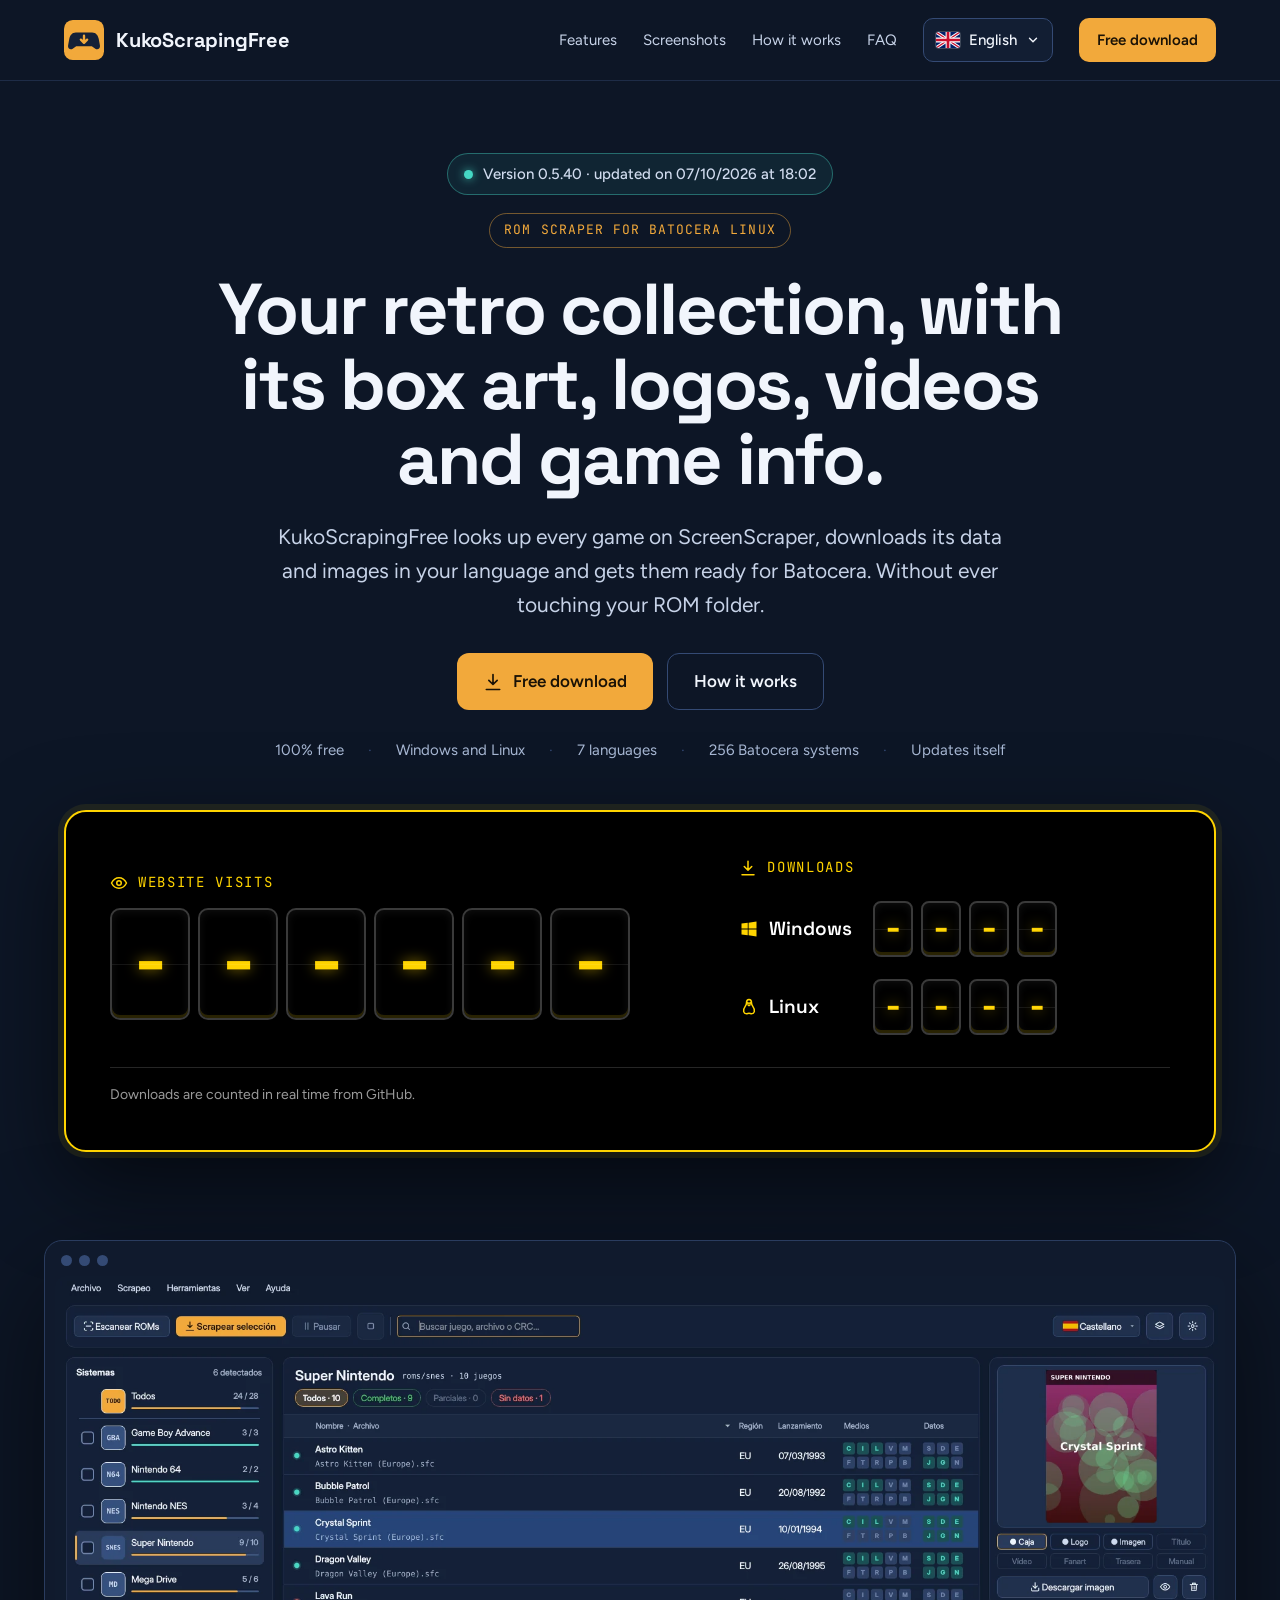
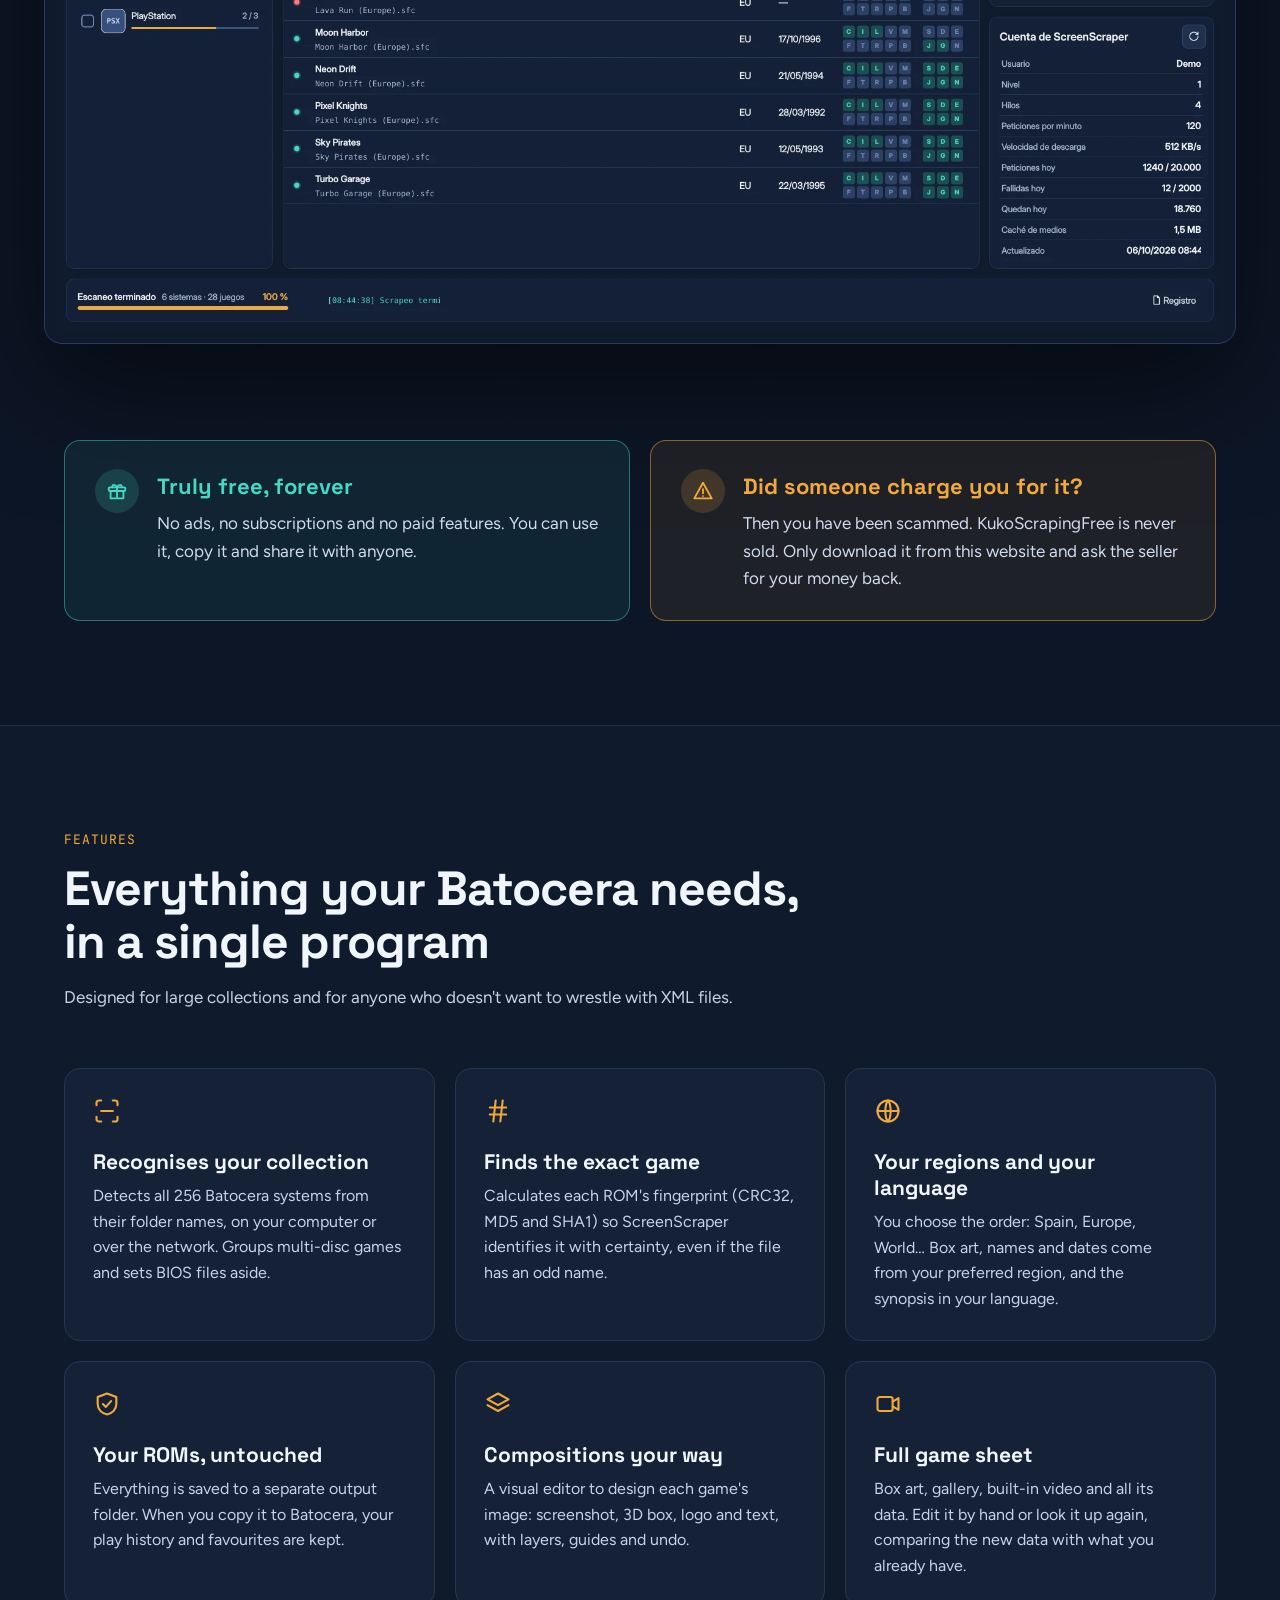
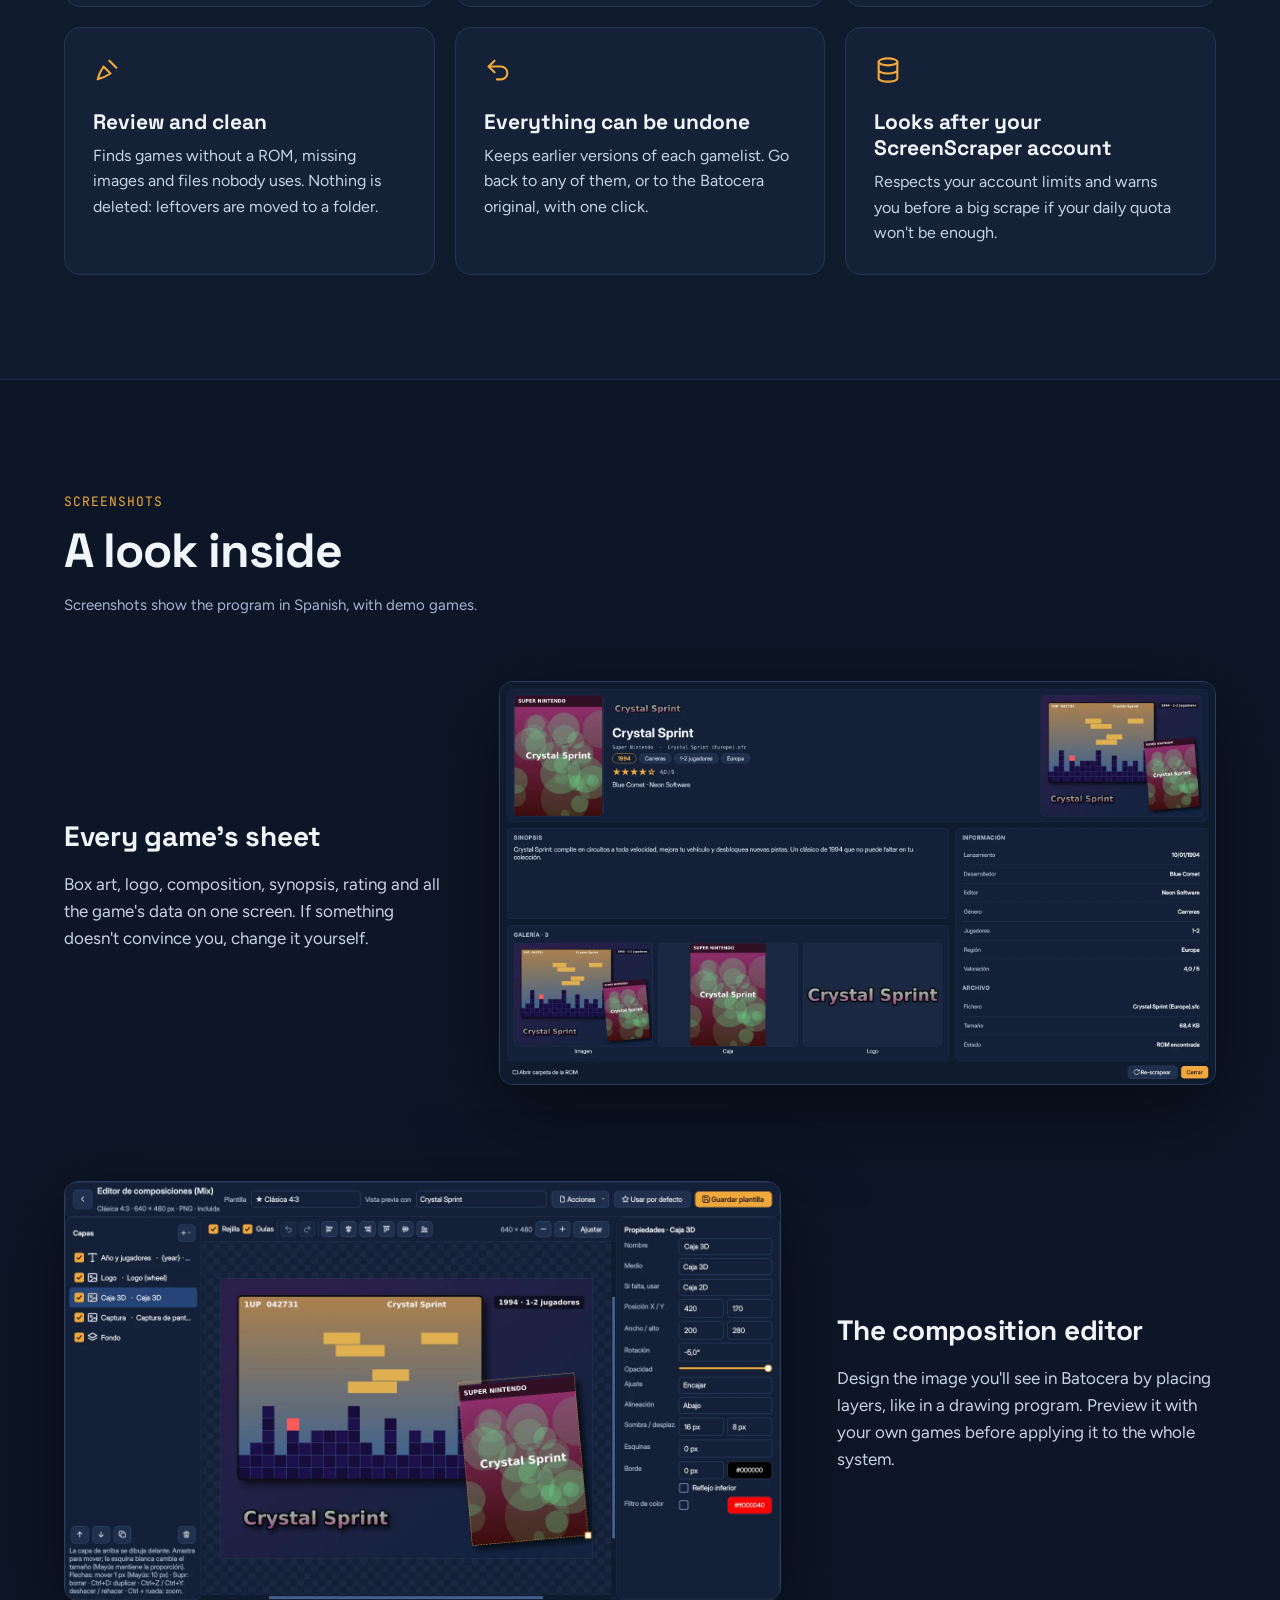
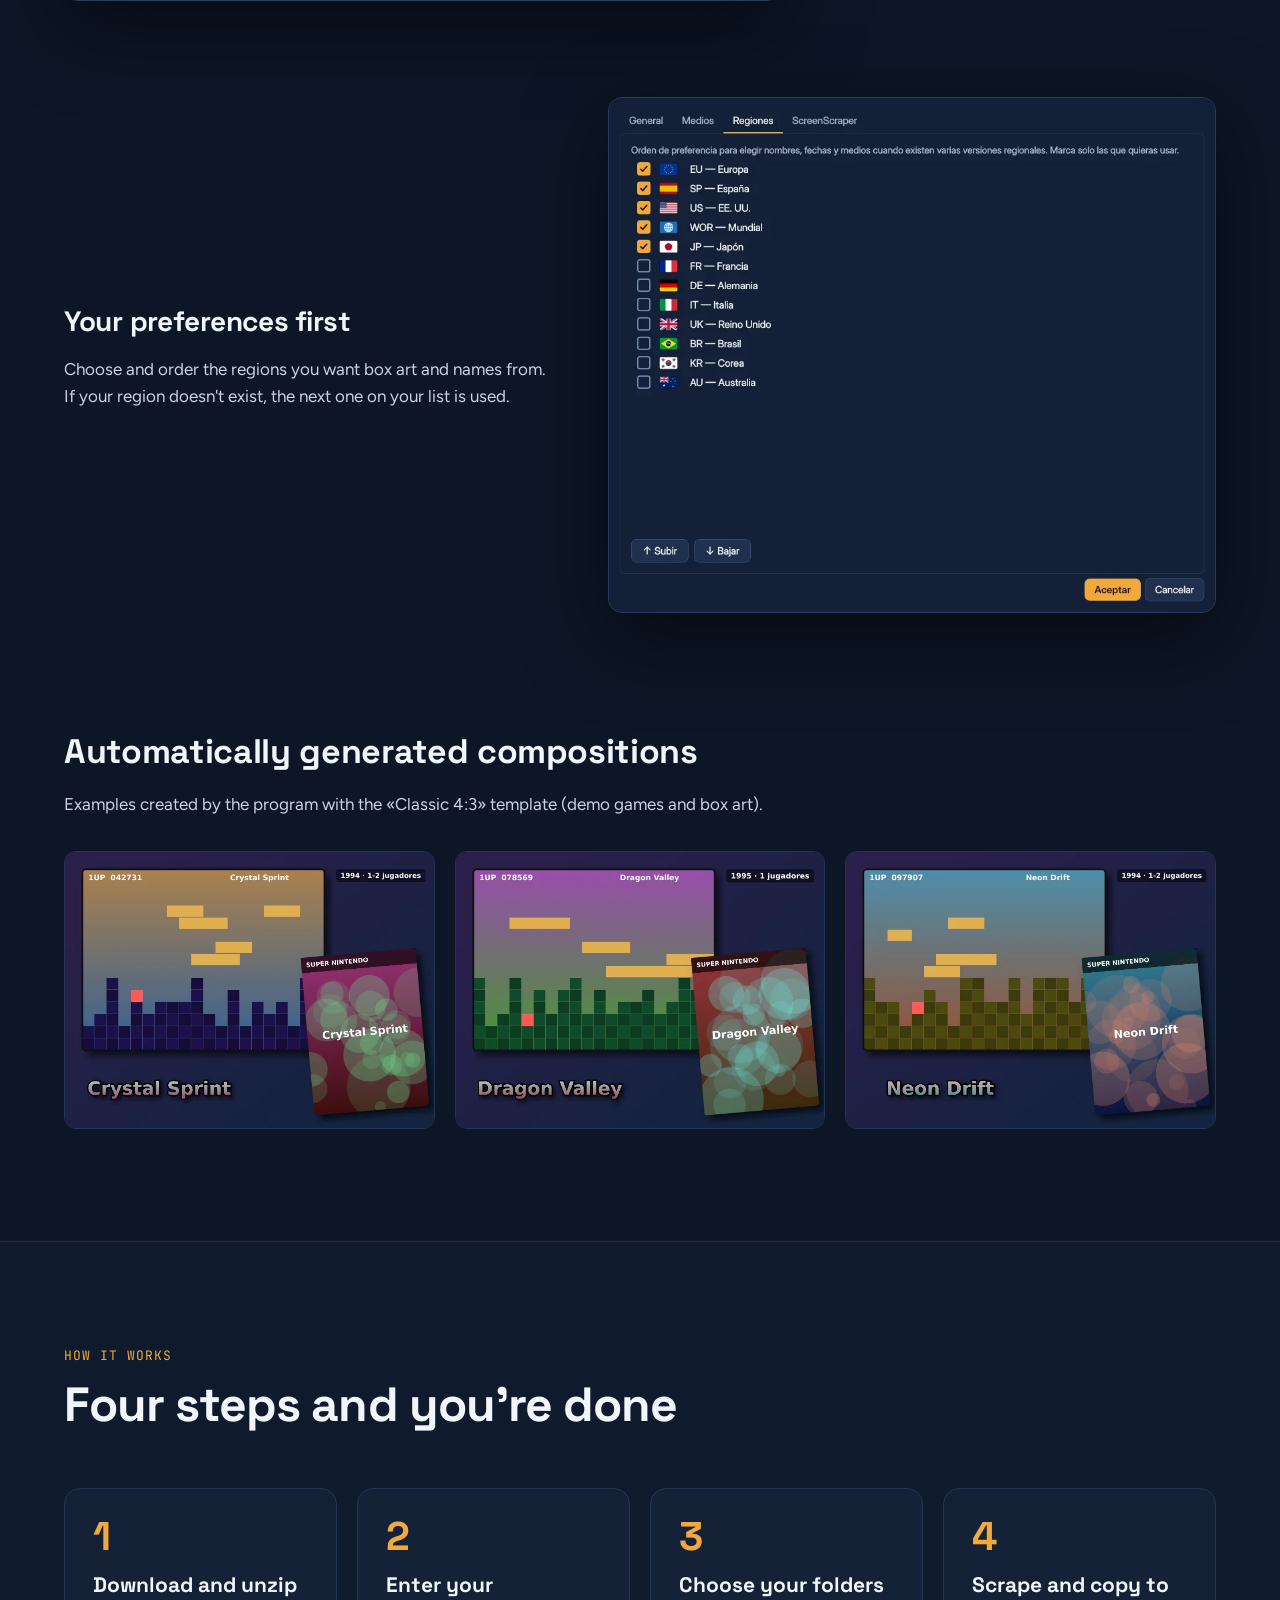
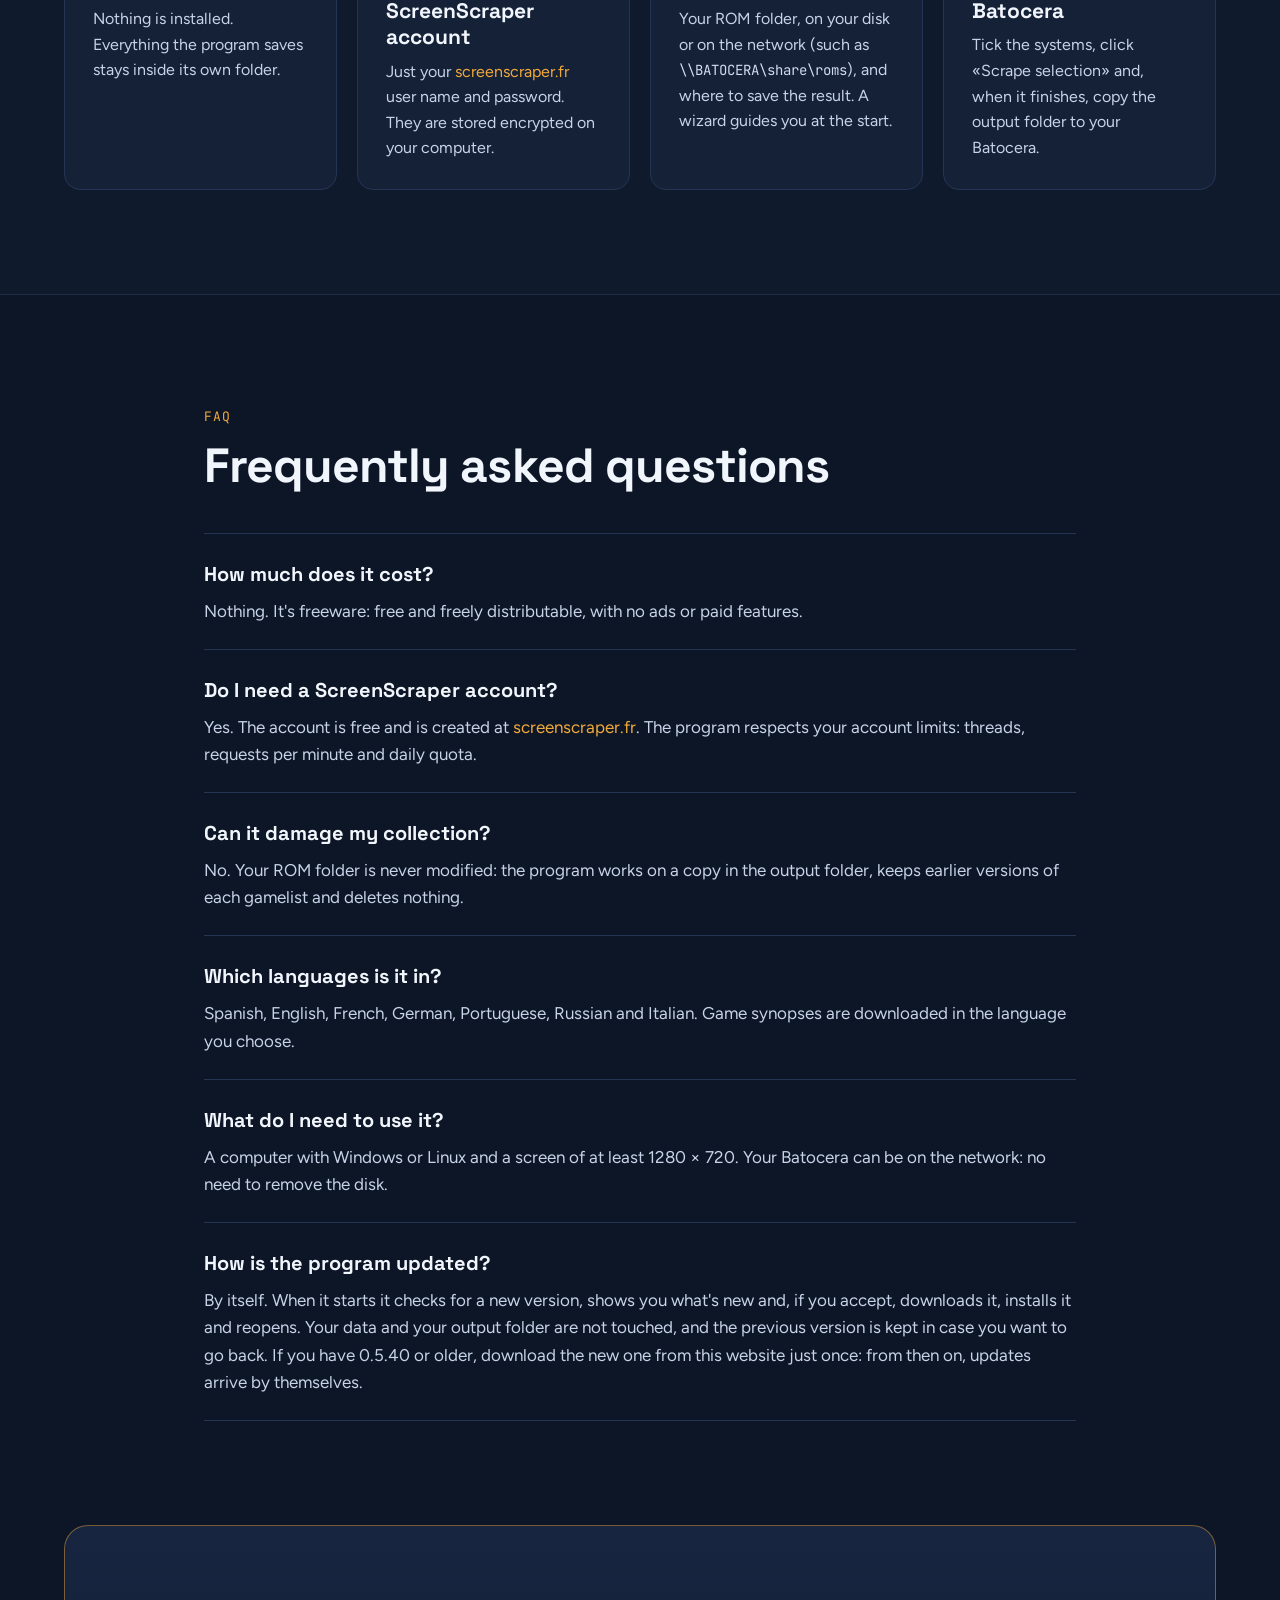
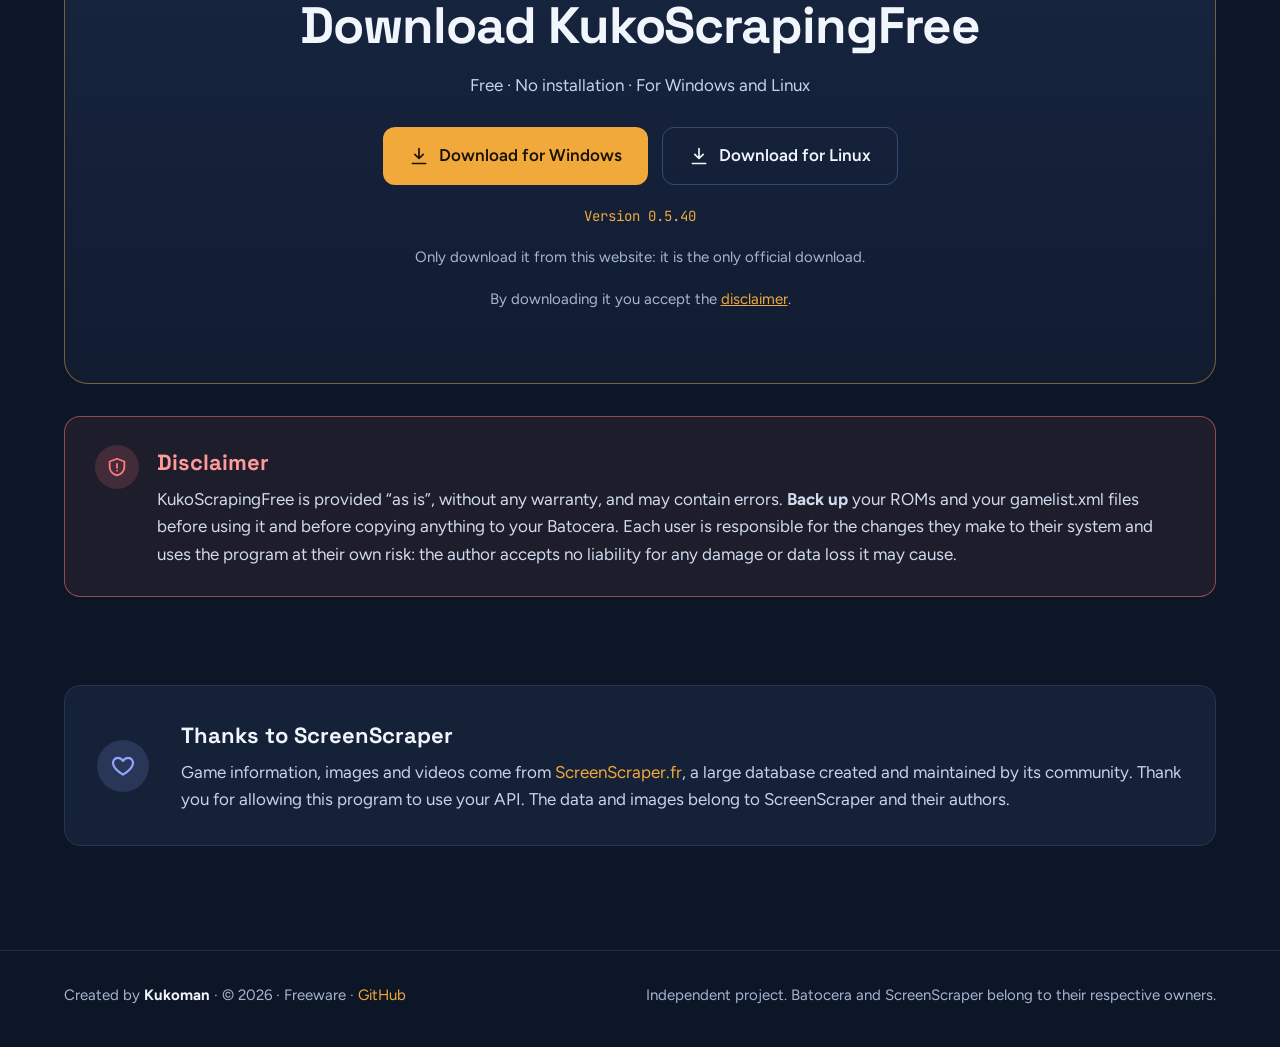
==== index.html @ cf6bcf1a "Web: «Se actualiza solo» y pregunta sobre cómo se actualiza (7 idiomas) Co-Authored-By: Claude Opus " ====
<!doctype html>
<html lang="es">
<head>
<meta charset="utf-8">
<meta name="viewport" content="width=device-width, initial-scale=1">
<title>KukoScrapingFree — Scraper de ROMs para Batocera</title>
<meta name="description" content="Scraper de ROMs para Batocera Linux: carátulas, logos, vídeos y fichas de tus juegos desde ScreenScraper. Gratis, en 7 idiomas, para Windows y Linux.">
<meta name="theme-color" content="#0d1626">
<link rel="icon" href="favicon.svg" type="image/svg+xml">
<link rel="canonical" href="https://kukoxbmc.github.io/KukoScrapingFree-web/">
<meta property="og:type" content="website">
<meta property="og:title" content="KukoScrapingFree — Scraper de ROMs para Batocera">
<meta property="og:description" content="Scraper de ROMs para Batocera Linux: carátulas, logos, vídeos y fichas de tus juegos desde ScreenScraper. Gratis, en 7 idiomas, para Windows y Linux.">
<meta property="og:url" content="https://kukoxbmc.github.io/KukoScrapingFree-web/">
<meta property="og:image" content="https://kukoxbmc.github.io/KukoScrapingFree-web/imagenes/vista-previa.png">
<meta property="og:image:width" content="1200">
<meta property="og:image:height" content="630">
<meta property="og:locale" content="es_ES">
<meta name="twitter:card" content="summary_large_image">
<link rel="preconnect" href="https://fonts.googleapis.com">
<link rel="preconnect" href="https://fonts.gstatic.com" crossorigin>
<link rel="stylesheet" href="https://fonts.googleapis.com/css2?family=Space+Grotesk:wght@500;600;700&amp;family=Figtree:wght@400;500;600&amp;family=JetBrains+Mono:wght@500;700&amp;display=swap">
<style>
:root{--bg:#0d1626;--bg2:#101a2d;--card:#152137;--line:#1e2c47;--line2:#243554;--line3:#344a74;--tx:#f1f5fc;--tx2:#c7d3e8;--tx3:#a6b6d2;--amb:#f2a93b;--yel:#ffd400}
html{scroll-behavior:smooth}
body{margin:0;background:var(--bg);color:var(--tx);font-family:'Figtree',system-ui,sans-serif;font-size:17px;line-height:1.6}
*{box-sizing:border-box}
a{color:var(--amb);text-decoration:none}
a:hover{color:#ffc56b}
a:focus-visible,button:focus-visible{outline:2px solid var(--amb);outline-offset:3px;border-radius:6px}
section[id]{scroll-margin-top:16px}
img{max-width:100%}
code{font-family:'JetBrains Mono',monospace;font-size:14px;color:#d0dbee}
.wrap{max-width:1200px;margin:0 auto;padding-left:24px;padding-right:24px}
.band{background:var(--bg2);border-top:1px solid var(--line);border-bottom:1px solid var(--line)}
.kicker{margin:0 0 12px;font-family:'JetBrains Mono',monospace;font-size:13px;letter-spacing:.08em;text-transform:uppercase;color:var(--amb)}
.h2big{margin:0 0 16px;font-family:'Space Grotesk',sans-serif;font-size:clamp(32px,4vw,48px);line-height:1.1;letter-spacing:-.02em;max-width:760px}
.sub{margin:0;color:var(--tx2);max-width:720px}
.grid{display:grid;gap:20px}
.card{background:var(--card);border:1px solid var(--line2);border-radius:16px;padding:28px}
.card h3{margin:16px 0 8px;font-family:'Space Grotesk',sans-serif;font-size:21px;line-height:1.25}
.card p{margin:0;color:var(--tx2);font-size:16px}
.btn{font-weight:600;font-size:17px;padding:14px 26px;border-radius:12px;min-height:52px;display:inline-flex;align-items:center;gap:10px}
.btn-a{background:var(--amb);color:#1a1206}.btn-a:hover{color:#1a1206;background:#ffbb55}
.btn-b{color:var(--tx);border:1px solid var(--line3)}.btn-b:hover{color:var(--tx);border-color:var(--amb)}
.shot{display:block;width:100%;height:auto;border-radius:14px;border:1px solid #2a3c5f;box-shadow:0 24px 80px rgba(0,0,0,.5)}
.row{display:flex;flex-wrap:wrap;gap:40px 56px;align-items:center;margin-bottom:96px}
.row h3{margin:0 0 12px;font-family:'Space Grotesk',sans-serif;font-size:28px;letter-spacing:-.01em}
.row p{margin:0;color:var(--tx2)}
.txt{flex:1 1 300px;min-width:0}
.fig{flex:2 1 560px;min-width:0;margin:0}

/* ---------- cabecera ---------- */
header{border-bottom:1px solid var(--line);background:var(--bg);position:relative;z-index:20}
nav.top{max-width:1200px;margin:0 auto;padding:18px 24px;display:flex;flex-wrap:wrap;align-items:center;gap:16px 28px}
.brand{display:flex;align-items:center;gap:12px;color:var(--tx)}
.brand:hover{color:var(--tx)}
.brand b{font-family:'Space Grotesk',sans-serif;font-weight:700;font-size:20px;letter-spacing:-.01em}
.links{display:flex;flex-wrap:wrap;gap:8px 26px;flex:1 1 auto;justify-content:flex-end;align-items:center;font-size:15px}
.links a.l{color:var(--tx2)}.links a.l:hover{color:var(--amb)}
.links a.cta{background:var(--amb);color:#1a1206;font-weight:600;padding:10px 18px;border-radius:10px;min-height:44px;display:inline-flex;align-items:center}

/* ---------- selector de idioma ---------- */
.lang{position:relative}
.lang-btn{display:inline-flex;align-items:center;gap:9px;min-height:44px;padding:8px 12px;border-radius:10px;border:1px solid var(--line3);background:#121e33;color:var(--tx);font:500 15px 'Figtree',system-ui,sans-serif;cursor:pointer}
.lang-btn:hover{border-color:var(--amb)}
.flag{width:24px;height:16px;border-radius:3px;flex:none;display:block;box-shadow:0 0 0 1px rgba(255,255,255,.18)}
.lang-menu{position:absolute;right:0;top:calc(100% + 8px);min-width:210px;margin:0;padding:6px;list-style:none;background:#121e33;border:1px solid var(--line3);border-radius:12px;box-shadow:0 20px 60px rgba(0,0,0,.6);display:none}
.lang.open .lang-menu{display:block}
.lang-menu button{width:100%;display:flex;align-items:center;gap:12px;padding:10px 12px;border:0;border-radius:8px;background:none;color:var(--tx);font:500 15px 'Figtree',system-ui,sans-serif;cursor:pointer;text-align:left}
.lang-menu button:hover,.lang-menu button:focus-visible{background:#1c2b47;outline:none}
.lang-menu button[aria-checked="true"]{color:var(--amb)}
.lang-menu button[aria-checked="true"]::after{content:"✓";margin-left:auto}

/* ---------- contadores ---------- */
.stats{max-width:1200px;margin:0 auto;padding:8px 24px 80px}
.stats-box{border-radius:22px;border:2px solid var(--yel);background:#000;padding:clamp(24px,4vw,44px);display:grid;grid-template-columns:minmax(0,1.35fr) minmax(0,1fr);gap:32px 48px;align-items:center;box-shadow:0 0 0 6px rgba(255,212,0,.08),0 30px 90px rgba(0,0,0,.6)}
.stat-label{margin:0 0 14px;font-family:'JetBrains Mono',monospace;font-size:14px;letter-spacing:.12em;text-transform:uppercase;color:var(--yel);display:flex;align-items:center;gap:10px}
.digits{display:flex;flex-wrap:wrap;gap:8px}
.digit{width:clamp(40px,6.6vw,80px);height:clamp(58px,9.4vw,112px);display:flex;align-items:center;justify-content:center;background:#000;border:2px solid #3a3a3a;border-radius:10px;font-family:'JetBrains Mono',monospace;font-weight:700;font-size:clamp(34px,5.8vw,72px);color:var(--yel);text-shadow:0 0 14px rgba(255,212,0,.55);box-shadow:inset 0 -3px 0 rgba(255,212,0,.15),inset 0 2px 8px rgba(255,255,255,.06);position:relative;overflow:hidden}
.digit::after{content:"";position:absolute;left:0;right:0;top:50%;height:1px;background:rgba(255,255,255,.08)}
.digits.sm .digit{width:clamp(30px,3.6vw,40px);height:clamp(42px,5vw,56px);font-size:clamp(24px,3vw,34px);border-radius:8px}
.dl-stats{display:flex;flex-direction:column;gap:22px}
.dl-row{display:flex;flex-wrap:wrap;align-items:center;gap:10px 16px}
.dl-name{display:flex;align-items:center;gap:10px;min-width:118px;font-family:'Space Grotesk',sans-serif;font-weight:600;font-size:19px;color:#fff}
.stats-note{grid-column:1/-1;margin:0;color:#9a9a9a;font-size:14px;border-top:1px solid #262626;padding-top:16px}
@media (max-width:820px){.stats-box{grid-template-columns:1fr}}

.verline{margin:0 0 -6px;display:inline-flex;align-items:center;gap:10px;padding:8px 16px;border-radius:999px;background:rgba(69,216,196,.08);border:1px solid rgba(69,216,196,.4);color:#d0dbee;font-size:15px;font-weight:500}
.verline .dot{width:9px;height:9px;border-radius:50%;background:#45d8c4;box-shadow:0 0 10px rgba(69,216,196,.8);flex:none}
.aviso{display:flex;gap:18px;align-items:flex-start;background:rgba(255,123,123,.07);border:1px solid rgba(255,123,123,.5);border-radius:16px;padding:28px 30px}
.aviso p a,.dlnote a{text-decoration:underline}
footer{border-top:1px solid var(--line)}
footer b{color:var(--tx)}
</style>
</head>
<body>

<!-- ============================ CABECERA ============================ -->
<header>
<nav class="top">
<a href="#inicio" class="brand">
<svg width="40" height="40" viewBox="0 0 64 64" aria-hidden="true" style="flex:none;display:block"><rect width="64" height="64" rx="14" fill="#f2a93b"></rect><path fill="#152137" d="M19 20h26c6 0 9.5 4.5 10.6 10.5l1.9 10.2c.9 4.8-3.7 7.8-7.4 5.2L44.5 42h-25l-5.6 3.9c-3.7 2.6-8.3-.4-7.4-5.2l1.9-10.2C9.5 24.5 13 20 19 20z"></path><path d="M32 25v11M27 31.5l5 5 5-5" fill="none" stroke="#f2a93b" stroke-width="3.8" stroke-linecap="round" stroke-linejoin="round"></path></svg>
<b>KukoScrapingFree</b>
</a>
<div class="links">
<a class="l" href="#funciones" data-t="nav_features">Funciones</a>
<a class="l" href="#capturas" data-t="nav_shots">Capturas</a>
<a class="l" href="#como-funciona" data-t="nav_how">Cómo funciona</a>
<a class="l" href="#preguntas" data-t="nav_faq">Preguntas</a>
<div class="lang" id="lang">
<button type="button" class="lang-btn" id="lang-btn" aria-haspopup="true" aria-expanded="false" title="Idioma" data-title="lang_label">
<span id="lang-flag"></span><span id="lang-name">Español</span>
<svg width="14" height="14" viewBox="0 0 24 24" fill="none" stroke="currentColor" stroke-width="2.4" stroke-linecap="round" stroke-linejoin="round" aria-hidden="true"><path d="M6 9l6 6 6-6"></path></svg>
</button>
<ul class="lang-menu" id="lang-menu" role="menu"></ul>
</div>
<a class="cta" href="#descargar" data-t="nav_download">Descargar gratis</a>
</div>
</nav>
</header>

<!-- ============================ PORTADA ============================ -->
<section id="inicio" class="wrap" style="padding-top:72px;padding-bottom:40px;display:flex;flex-direction:column;align-items:center;text-align:center;gap:24px">
<p id="ver-line" class="verline" hidden><span class="dot" aria-hidden="true"></span><span id="ver-text"></span></p>
<span style="font-family:'JetBrains Mono',monospace;font-size:13px;letter-spacing:.08em;text-transform:uppercase;color:#f2a93b;border:1px solid rgba(242,169,59,.45);border-radius:999px;padding:6px 14px" data-t="hero_tag">Scraper de ROMs para Batocera Linux</span>
<h1 style="margin:0;font-family:'Space Grotesk',sans-serif;font-weight:700;font-size:clamp(40px,6vw,72px);line-height:1.04;letter-spacing:-.03em;max-width:920px" data-t="hero_title">Tu colección retro, con sus carátulas, logos, vídeos y fichas.</h1>
<p style="margin:0;font-size:clamp(17px,2vw,21px);color:#c7d3e8;max-width:760px" data-t="hero_sub">KukoScrapingFree busca cada juego en ScreenScraper, descarga sus datos e imágenes en tu idioma y los deja listos para Batocera. Sin tocar nunca tu carpeta de ROMs.</p>
<div style="display:flex;flex-wrap:wrap;gap:14px;justify-content:center;margin-top:8px">
<a href="#descargar" class="btn btn-a"><svg width="20" height="20" viewBox="0 0 24 24" fill="none" stroke="#1a1206" stroke-width="2" stroke-linecap="round" stroke-linejoin="round"><path d="M12 3v12M7 10l5 5 5-5M4 21h16"></path></svg><span data-t="btn_download">Descargar gratis</span></a>
<a href="#como-funciona" class="btn btn-b" data-t="btn_how">Cómo funciona</a>
</div>
<div style="display:flex;flex-wrap:wrap;justify-content:center;gap:10px 24px;font-size:15px;color:#a6b6d2;margin-top:4px">
<span data-t="badge_free">100 % gratuito</span><span style="color:#344a74">·</span>
<span data-t="badge_os">Windows y Linux</span><span style="color:#344a74">·</span>
<span data-t="badge_langs">7 idiomas</span><span style="color:#344a74">·</span>
<span data-t="badge_systems">256 sistemas de Batocera</span><span style="color:#344a74">·</span>
<span data-t="badge_update">Se actualiza solo</span>
</div>
</section>

<!-- ============================ CONTADORES ============================ -->
<section class="stats" aria-live="polite">
<div class="stats-box">
<div>
<p class="stat-label"><svg width="18" height="18" viewBox="0 0 24 24" fill="none" stroke="currentColor" stroke-width="2" stroke-linecap="round" stroke-linejoin="round" aria-hidden="true"><path d="M2 12s3.6-7 10-7 10 7 10 7-3.6 7-10 7S2 12 2 12z"></path><circle cx="12" cy="12" r="3"></circle></svg><span data-t="stats_visits">Visitas a la web</span></p>
<div class="digits" id="cnt-visitas" data-min="6"></div>
</div>
<div class="dl-stats">
<p class="stat-label" style="margin:0"><svg width="18" height="18" viewBox="0 0 24 24" fill="none" stroke="currentColor" stroke-width="2" stroke-linecap="round" stroke-linejoin="round" aria-hidden="true"><path d="M12 3v12M7 10l5 5 5-5M4 21h16"></path></svg><span data-t="stats_downloads">Descargas</span></p>
<div class="dl-row">
<span class="dl-name"><svg width="20" height="20" viewBox="0 0 24 24" fill="#ffd400" aria-hidden="true"><path d="M3 5.5l7.5-1v7H3zM11.5 4.4L21 3v8.5h-9.5zM3 12.5h7.5v7L3 18.5zM11.5 12.5H21V21l-9.5-1.4z"></path></svg><span data-t="stats_win">Windows</span></span>
<div class="digits sm" id="cnt-windows" data-min="4"></div>
</div>
<div class="dl-row">
<span class="dl-name"><svg width="20" height="20" viewBox="0 0 24 24" fill="none" stroke="#ffd400" stroke-width="1.8" stroke-linecap="round" stroke-linejoin="round" aria-hidden="true"><path d="M12 3c-2.2 0-3 1.8-3 4 0 1.5-.4 2.6-1.4 4C6.3 12.8 5 15 5.6 17.5 6 19 7.5 20 9 20c1 0 2-.6 3-.6s2 .6 3 .6c1.5 0 3-1 3.4-2.5.6-2.5-.7-4.7-2-6.5-1-1.4-1.4-2.5-1.4-4 0-2.2-.8-4-3-4z"></path><circle cx="10.5" cy="7.5" r=".6" fill="#ffd400"></circle><circle cx="13.5" cy="7.5" r=".6" fill="#ffd400"></circle><path d="M10.8 9.6l1.2.8 1.2-.8"></path></svg><span data-t="stats_linux">Linux</span></span>
<div class="digits sm" id="cnt-linux" data-min="4"></div>
</div>
</div>
<p class="stats-note" data-t="stats_note">Las descargas se cuentan en tiempo real desde GitHub.</p>
</div>
</section>

<section class="wrap" style="max-width:1240px;padding-top:8px;padding-bottom:96px">
<div style="border-radius:18px;border:1px solid #2a3c5f;background:#101a2d;padding:10px;box-shadow:0 40px 120px rgba(0,0,0,.55)">
<div style="display:flex;gap:7px;padding:4px 6px 10px">
<span style="width:11px;height:11px;border-radius:50%;background:#344a74"></span>
<span style="width:11px;height:11px;border-radius:50%;background:#344a74"></span>
<span style="width:11px;height:11px;border-radius:50%;background:#344a74"></span>
</div>
<img width="1916" height="1076" decoding="async" src="imagenes/principal.webp" data-alt="alt_main" alt="Ventana principal de KukoScrapingFree con la lista de sistemas y los juegos de Super Nintendo" style="display:block;width:100%;height:auto;border-radius:10px">
</div>
</section>

<!-- ============================ GRATIS ============================ -->
<section class="wrap" style="padding-bottom:104px">
<div class="grid" style="grid-template-columns:repeat(auto-fit,minmax(300px,1fr))">
<div style="background:rgba(69,216,196,.08);border:1px solid rgba(69,216,196,.45);border-radius:16px;padding:28px 30px;display:flex;gap:18px;align-items:flex-start">
<span style="flex:none;width:44px;height:44px;border-radius:22px;background:rgba(69,216,196,.16);display:flex;align-items:center;justify-content:center"><svg width="22" height="22" viewBox="0 0 24 24" fill="none" stroke="#45d8c4" stroke-width="2" stroke-linecap="round" stroke-linejoin="round"><rect x="3" y="8" width="18" height="4" rx="1"></rect><path d="M5 12v8h14v-8M12 8v12M12 8c-1.5-3.5-6-3.5-5 0M12 8c1.5-3.5 6-3.5 5 0"></path></svg></span>
<div>
<h2 style="margin:0 0 6px;font-family:'Space Grotesk',sans-serif;font-size:22px;color:#45d8c4" data-t="free_title">Gratis de verdad, y para siempre</h2>
<p style="margin:0;color:#d0dbee" data-t="free_text">Sin anuncios, sin suscripciones y sin funciones de pago. Puedes usarlo, copiarlo y compartirlo con quien quieras.</p>
</div>
</div>
<div style="background:rgba(242,169,59,.08);border:1px solid rgba(242,169,59,.5);border-radius:16px;padding:28px 30px;display:flex;gap:18px;align-items:flex-start">
<span style="flex:none;width:44px;height:44px;border-radius:22px;background:rgba(242,169,59,.16);display:flex;align-items:center;justify-content:center"><svg width="22" height="22" viewBox="0 0 24 24" fill="none" stroke="#f2a93b" stroke-width="2" stroke-linecap="round" stroke-linejoin="round"><path d="M12 3l9.5 17h-19z"></path><path d="M12 10v4.5M12 17.5h.01"></path></svg></span>
<div>
<h2 style="margin:0 0 6px;font-family:'Space Grotesk',sans-serif;font-size:22px;color:#f2a93b" data-t="scam_title">¿Te lo han cobrado?</h2>
<p style="margin:0;color:#d0dbee" data-t="scam_text">Entonces te han estafado. KukoScrapingFree no se vende nunca. Descárgalo solo desde esta web y reclama tu dinero a quien te lo vendió.</p>
</div>
</div>
</div>
</section>

<!-- ============================ FUNCIONES ============================ -->
<section id="funciones" class="band">
<div class="wrap" style="padding-top:104px;padding-bottom:104px">
<p class="kicker" data-t="feat_kicker">Funciones</p>
<h2 class="h2big" data-t="feat_title">Todo lo que necesita tu Batocera, en un solo programa</h2>
<p class="sub" style="margin-bottom:56px" data-t="feat_sub">Pensado para colecciones grandes y para quien no quiere pelearse con ficheros XML.</p>
<div class="grid" style="grid-template-columns:repeat(auto-fit,minmax(320px,1fr))">
<article class="card"><svg width="28" height="28" viewBox="0 0 24 24" fill="none" stroke="#f2a93b" stroke-width="1.8" stroke-linecap="round" stroke-linejoin="round"><path d="M3 7V5a2 2 0 0 1 2-2h2M17 3h2a2 2 0 0 1 2 2v2M21 17v2a2 2 0 0 1-2 2h-2M7 21H5a2 2 0 0 1-2-2v-2M7 12h10"></path></svg><h3 data-t="f1_t">Reconoce tu colección</h3><p data-t="f1_d">Detecta los 256 sistemas de Batocera por el nombre de sus carpetas, en tu equipo o en red. Agrupa los juegos de varios discos y aparta las BIOS.</p></article>
<article class="card"><svg width="28" height="28" viewBox="0 0 24 24" fill="none" stroke="#f2a93b" stroke-width="1.8" stroke-linecap="round" stroke-linejoin="round"><path d="M5 9h14M5 15h14M10 3L8 21M16 3l-2 18"></path></svg><h3 data-t="f2_t">Encuentra el juego exacto</h3><p data-t="f2_d">Calcula la huella de cada ROM (CRC32, MD5 y SHA1) para que ScreenScraper la identifique sin dudas, aunque el fichero tenga un nombre raro.</p></article>
<article class="card"><svg width="28" height="28" viewBox="0 0 24 24" fill="none" stroke="#f2a93b" stroke-width="1.8" stroke-linecap="round" stroke-linejoin="round"><circle cx="12" cy="12" r="9"></circle><path d="M3 12h18M12 3c3 3.5 3 14.5 0 18M12 3c-3 3.5-3 14.5 0 18"></path></svg><h3 data-t="f3_t">Tus regiones y tu idioma</h3><p data-t="f3_d">Tú decides el orden: España, Europa, Mundial… Las carátulas, los nombres y las fechas salen de tu región preferida, y la sinopsis en tu idioma.</p></article>
<article class="card"><svg width="28" height="28" viewBox="0 0 24 24" fill="none" stroke="#f2a93b" stroke-width="1.8" stroke-linecap="round" stroke-linejoin="round"><path d="M12 3l8 3v6c0 4.5-3.4 8.2-8 9-4.6-.8-8-4.5-8-9V6z"></path><path d="M8.5 12l2.5 2.5 4.5-5"></path></svg><h3 data-t="f4_t">Tus ROMs, intactas</h3><p data-t="f4_d">Todo se guarda en una carpeta de salida aparte. Al copiarla a Batocera se respetan tus partidas jugadas y tus favoritos.</p></article>
<article class="card"><svg width="28" height="28" viewBox="0 0 24 24" fill="none" stroke="#f2a93b" stroke-width="1.8" stroke-linecap="round" stroke-linejoin="round"><path d="M12 3l9 5-9 5-9-5z"></path><path d="M3 13l9 5 9-5"></path></svg><h3 data-t="f5_t">Composiciones a tu gusto</h3><p data-t="f5_d">Un editor visual para diseñar la imagen de cada juego: captura, caja 3D, logo y textos, con capas, guías y deshacer.</p></article>
<article class="card"><svg width="28" height="28" viewBox="0 0 24 24" fill="none" stroke="#f2a93b" stroke-width="1.8" stroke-linecap="round" stroke-linejoin="round"><rect x="3" y="6" width="13" height="12" rx="2"></rect><path d="M16 10l5-3v10l-5-3"></path></svg><h3 data-t="f6_t">Ficha completa de cada juego</h3><p data-t="f6_d">Carátula, galería, vídeo integrado y todos sus datos. Edítalos a mano o vuelve a buscarlos comparando lo nuevo con lo que ya tienes.</p></article>
<article class="card"><svg width="28" height="28" viewBox="0 0 24 24" fill="none" stroke="#f2a93b" stroke-width="1.8" stroke-linecap="round" stroke-linejoin="round"><path d="M14 4l6 6M9 9l6 6M4 20c1-4 3-8 5-11l6 6c-3 2-7 4-11 5z"></path></svg><h3 data-t="f7_t">Revisar y limpiar</h3><p data-t="f7_d">Encuentra juegos sin ROM, imágenes que faltan y ficheros que nadie usa. Nada se borra: lo que sobra se aparta en una carpeta.</p></article>
<article class="card"><svg width="28" height="28" viewBox="0 0 24 24" fill="none" stroke="#f2a93b" stroke-width="1.8" stroke-linecap="round" stroke-linejoin="round"><path d="M9 14L4 9l5-5"></path><path d="M4 9h10.5a5.5 5.5 0 0 1 0 11H11"></path></svg><h3 data-t="f8_t">Todo se puede deshacer</h3><p data-t="f8_d">Guarda las versiones anteriores de cada gamelist. Vuelve a cualquiera, o al original de Batocera, con un clic.</p></article>
<article class="card"><svg width="28" height="28" viewBox="0 0 24 24" fill="none" stroke="#f2a93b" stroke-width="1.8" stroke-linecap="round" stroke-linejoin="round"><ellipse cx="12" cy="5" rx="8" ry="3"></ellipse><path d="M4 5v14c0 1.7 3.6 3 8 3s8-1.3 8-3V5M4 12c0 1.7 3.6 3 8 3s8-1.3 8-3"></path></svg><h3 data-t="f9_t">Cuida tu cuenta de ScreenScraper</h3><p data-t="f9_d">Respeta los límites de tu cuenta y te avisa antes de un scrapeo grande si no te va a llegar la cuota del día.</p></article>
</div>
</div>
</section>

<!-- ============================ CAPTURAS ============================ -->
<section id="capturas" class="wrap" style="padding-top:112px;padding-bottom:40px">
<p class="kicker" data-t="shots_kicker">Capturas</p>
<h2 class="h2big" data-t="shots_title">Así se ve por dentro</h2>
<p class="sub" style="margin-bottom:64px;font-size:15px;color:#a6b6d2" data-t="shots_note">Las capturas muestran el programa en castellano, con juegos de demostración.</p>

<div class="row">
<div class="txt"><h3 data-t="s1_t">La ficha de cada juego</h3><p data-t="s1_d">Carátula, logo, composición, sinopsis, valoración y todos los datos del juego en una sola pantalla. Si algo no te convence, lo cambias tú.</p></div>
<figure class="fig"><img class="shot" width="1916" height="1076" loading="lazy" decoding="async" src="imagenes/ficha.webp" data-alt="alt_sheet" alt=""></figure>
</div>

<div class="row" style="flex-wrap:wrap-reverse">
<figure class="fig"><img class="shot" width="1508" height="880" loading="lazy" decoding="async" src="imagenes/editor.webp" data-alt="alt_editor" alt=""></figure>
<div class="txt"><h3 data-t="s2_t">El editor de composiciones</h3><p data-t="s2_d">Diseña la imagen que verás en Batocera colocando capas como en un programa de dibujo. Mira el resultado con tus propios juegos antes de aplicarlo a todo el sistema.</p></div>
</div>

<div class="row" style="margin-bottom:0">
<div class="txt"><h3 data-t="s3_t">Tus preferencias, primero</h3><p data-t="s3_d">Elige y ordena las regiones de las que quieres las carátulas y los nombres. Si tu región no existe, se usa la siguiente de tu lista.</p></div>
<figure class="fig" style="flex:1 1 420px;display:flex;justify-content:center"><img class="shot" style="max-width:620px" width="906" height="769" loading="lazy" decoding="async" src="imagenes/regiones.webp" data-alt="alt_regions" alt=""></figure>
</div>
</section>

<!-- ============================ COMPOSICIONES ============================ -->
<section class="wrap" style="padding-top:72px;padding-bottom:112px">
<h2 style="margin:0 0 12px;font-family:'Space Grotesk',sans-serif;font-size:clamp(26px,3vw,34px);letter-spacing:-.01em" data-t="mix_title">Composiciones generadas automáticamente</h2>
<p class="sub" style="margin-bottom:32px" data-t="mix_sub">Ejemplos creados por el programa con la plantilla «Clásica 4:3» (juegos y carátulas de demostración).</p>
<div class="grid" style="grid-template-columns:repeat(auto-fit,minmax(280px,1fr))">
<img width="640" height="480" loading="lazy" decoding="async" src="imagenes/mix-crystal-sprint.webp" data-alt="alt_mix" data-alt-extra="Crystal Sprint" alt="" style="display:block;width:100%;height:auto;border-radius:12px;border:1px solid #243554">
<img width="640" height="480" loading="lazy" decoding="async" src="imagenes/mix-dragon-valley.webp" data-alt="alt_mix" data-alt-extra="Dragon Valley" alt="" style="display:block;width:100%;height:auto;border-radius:12px;border:1px solid #243554">
<img width="640" height="480" loading="lazy" decoding="async" src="imagenes/mix-neon-drift.webp" data-alt="alt_mix" data-alt-extra="Neon Drift" alt="" style="display:block;width:100%;height:auto;border-radius:12px;border:1px solid #243554">
</div>
</section>

<!-- ============================ CÓMO FUNCIONA ============================ -->
<section id="como-funciona" class="band">
<div class="wrap" style="padding-top:104px;padding-bottom:104px">
<p class="kicker" data-t="how_kicker">Cómo funciona</p>
<h2 class="h2big" style="margin-bottom:56px" data-t="how_title">Cuatro pasos y listo</h2>
<ol class="grid" style="list-style:none;margin:0;padding:0;grid-template-columns:repeat(auto-fit,minmax(240px,1fr))">
<li class="card"><span style="font-family:'Space Grotesk',sans-serif;font-weight:700;font-size:40px;color:#f2a93b;line-height:1">1</span><h3 style="margin-top:14px" data-t="h1_t">Descarga y descomprime</h3><p data-t="h1_d">No se instala nada. Todo lo que guarda el programa se queda dentro de su propia carpeta.</p></li>
<li class="card"><span style="font-family:'Space Grotesk',sans-serif;font-weight:700;font-size:40px;color:#f2a93b;line-height:1">2</span><h3 style="margin-top:14px" data-t="h2_t">Escribe tu cuenta de ScreenScraper</h3><p data-h="h2_d">Solo tu usuario y tu contraseña de <a href="https://www.screenscraper.fr">screenscraper.fr</a>. Se guardan cifrados en tu equipo.</p></li>
<li class="card"><span style="font-family:'Space Grotesk',sans-serif;font-weight:700;font-size:40px;color:#f2a93b;line-height:1">3</span><h3 style="margin-top:14px" data-t="h3_t">Elige tus carpetas</h3><p data-h="h3_d">Tu carpeta de ROMs, en tu disco o en la red (como <code>\\BATOCERA\share\roms</code>), y dónde guardar el resultado. Un asistente te guía al empezar.</p></li>
<li class="card"><span style="font-family:'Space Grotesk',sans-serif;font-weight:700;font-size:40px;color:#f2a93b;line-height:1">4</span><h3 style="margin-top:14px" data-t="h4_t">Scrapea y copia a Batocera</h3><p data-t="h4_d">Marca los sistemas, pulsa «Scrapear selección» y, al terminar, copia la carpeta de salida a tu Batocera.</p></li>
</ol>
</div>
</section>

<!-- ============================ PREGUNTAS ============================ -->
<section id="preguntas" class="wrap" style="max-width:920px;padding-top:112px;padding-bottom:104px">
<p class="kicker" data-t="faq_kicker">Preguntas frecuentes</p>
<h2 class="h2big" style="margin-bottom:40px" data-t="faq_title">Lo que suele preguntarse</h2>
<div style="border-top:1px solid #243554" class="faq">
<div style="padding:24px 0;border-bottom:1px solid #243554"><h3 style="margin:0 0 8px;font-family:'Space Grotesk',sans-serif;font-size:20px" data-t="q1">¿Cuánto cuesta?</h3><p style="margin:0;color:#c7d3e8" data-t="a1">Nada. Es freeware: gratuito y de libre distribución, sin anuncios ni funciones de pago.</p></div>
<div style="padding:24px 0;border-bottom:1px solid #243554"><h3 style="margin:0 0 8px;font-family:'Space Grotesk',sans-serif;font-size:20px" data-t="q2">¿Necesito una cuenta de ScreenScraper?</h3><p style="margin:0;color:#c7d3e8" data-h="a2">Sí. La cuenta es gratuita y se crea en <a href="https://www.screenscraper.fr">screenscraper.fr</a>. El programa respeta los límites de tu cuenta: hilos, peticiones por minuto y cuota diaria.</p></div>
<div style="padding:24px 0;border-bottom:1px solid #243554"><h3 style="margin:0 0 8px;font-family:'Space Grotesk',sans-serif;font-size:20px" data-t="q3">¿Puede estropear mi colección?</h3><p style="margin:0;color:#c7d3e8" data-t="a3">No. Tu carpeta de ROMs nunca se modifica: el programa trabaja sobre una copia en la carpeta de salida, guarda las versiones anteriores de cada gamelist y no borra nada.</p></div>
<div style="padding:24px 0;border-bottom:1px solid #243554"><h3 style="margin:0 0 8px;font-family:'Space Grotesk',sans-serif;font-size:20px" data-t="q4">¿En qué idiomas está?</h3><p style="margin:0;color:#c7d3e8" data-t="a4">Castellano, inglés, francés, alemán, portugués, ruso e italiano. La sinopsis de los juegos se descarga en el idioma que elijas.</p></div>
<div style="padding:24px 0;border-bottom:1px solid #243554"><h3 style="margin:0 0 8px;font-family:'Space Grotesk',sans-serif;font-size:20px" data-t="q5">¿Qué necesito para usarlo?</h3><p style="margin:0;color:#c7d3e8" data-t="a5">Un ordenador con Windows o Linux y una pantalla de al menos 1280 × 720. Tu Batocera puede estar en la red: no hace falta sacar el disco.</p></div>
<div style="padding:24px 0;border-bottom:1px solid #243554"><h3 style="margin:0 0 8px;font-family:'Space Grotesk',sans-serif;font-size:20px" data-t="q6">¿Cómo se actualiza el programa?</h3><p style="margin:0;color:#c7d3e8" data-t="a6">Solo. Al abrirse comprueba si hay una versión nueva, te enseña sus novedades y, si aceptas, se descarga, se instala y se vuelve a abrir. Tus datos y tu carpeta de salida no se tocan, y se guarda la versión anterior por si quieres volver a ella. Si tienes la 0.5.40 o una anterior, descarga la nueva desde esta web una sola vez: a partir de ahí llegarán solas.</p></div>
</div>
</section>

<!-- ============================ DESCARGAR ============================ -->
<section id="descargar" class="wrap" style="padding-bottom:32px">
<div style="border-radius:24px;border:1px solid rgba(242,169,59,.45);background:linear-gradient(180deg,#172540 0%,#111c31 100%);padding:clamp(32px,6vw,72px);display:flex;flex-direction:column;align-items:center;text-align:center;gap:18px">
<h2 style="margin:0;font-family:'Space Grotesk',sans-serif;font-size:clamp(32px,4vw,52px);line-height:1.1;letter-spacing:-.02em" data-t="dl_title">Descarga KukoScrapingFree</h2>
<p style="margin:0;color:#c7d3e8;max-width:620px" data-t="dl_sub">Gratuito · Sin instalación · Para Windows y Linux</p>
<div style="display:flex;flex-wrap:wrap;gap:14px;justify-content:center;margin-top:10px">
<a id="dl-win" href="https://github.com/kukoxbmc/KukoScrapingFree-web/releases/download/v0.5.38/KukoScrapingFree-0.5.38-windows.zip" class="btn btn-a"><svg width="20" height="20" viewBox="0 0 24 24" fill="none" stroke="#1a1206" stroke-width="2" stroke-linecap="round" stroke-linejoin="round"><path d="M12 3v12M7 10l5 5 5-5M4 21h16"></path></svg><span data-t="dl_win">Descargar para Windows</span></a>
<a id="dl-linux" href="https://github.com/kukoxbmc/KukoScrapingFree-web/releases/download/v0.5.38/KukoScrapingFree-0.5.38-linux.zip" class="btn btn-b"><svg width="20" height="20" viewBox="0 0 24 24" fill="none" stroke="#f1f5fc" stroke-width="2" stroke-linecap="round" stroke-linejoin="round"><path d="M12 3v12M7 10l5 5 5-5M4 21h16"></path></svg><span data-t="dl_linux">Descargar para Linux</span></a>
</div>
<p id="dl-ver" style="margin:2px 0 0;font-family:'JetBrains Mono',monospace;font-size:14px;color:#f2a93b">v0.5.38</p>
<p style="margin:0;color:#a6b6d2;font-size:15px" data-t="dl_note">Descárgalo solo desde esta web: es la única descarga oficial.</p>
<p class="dlnote" style="margin:0;color:#a6b6d2;font-size:15px" data-h="disc_dl">Al descargarlo aceptas el <a href="#aviso">descargo de responsabilidad</a>.</p>
</div>
</section>

<!-- ============================ AVISO ============================ -->
<section id="aviso" class="wrap" style="padding-bottom:88px">
<div class="aviso">
<span style="flex:none;width:44px;height:44px;border-radius:22px;background:rgba(255,123,123,.16);display:flex;align-items:center;justify-content:center"><svg width="22" height="22" viewBox="0 0 24 24" fill="none" stroke="#ff7b7b" stroke-width="2" stroke-linecap="round" stroke-linejoin="round" aria-hidden="true"><path d="M12 3l8 3v6c0 4.5-3.4 8.2-8 9-4.6-.8-8-4.5-8-9V6z"></path><path d="M12 8.5v4.5M12 16h.01"></path></svg></span>
<div>
<h2 style="margin:0 0 6px;font-family:'Space Grotesk',sans-serif;font-size:22px;color:#ff9a9a" data-t="disc_title">Descargo de responsabilidad</h2>
<p style="margin:0;color:#d0dbee" data-h="disc_text">KukoScrapingFree se ofrece «tal cual», sin garantías de ningún tipo, y puede contener errores. <b>Haz una copia de seguridad</b> de tus ROMs y de tus gamelist.xml antes de usarlo y antes de copiar nada a tu Batocera. Cada usuario es responsable de los cambios que haga en su sistema y asume el riesgo de usar el programa: el autor no se hace responsable de los daños ni de las pérdidas de datos que pueda causar.</p>
</div>
</div>
</section>

<!-- ============================ SCREENSCRAPER ============================ -->
<section class="wrap" style="padding-bottom:104px">
<div style="display:flex;flex-wrap:wrap;gap:20px 32px;align-items:center;background:#152137;border:1px solid #243554;border-radius:16px;padding:32px">
<span style="flex:none;width:52px;height:52px;border-radius:26px;background:rgba(147,164,255,.16);display:flex;align-items:center;justify-content:center"><svg width="26" height="26" viewBox="0 0 24 24" fill="none" stroke="#93a4ff" stroke-width="2" stroke-linecap="round" stroke-linejoin="round"><path d="M12 20s-7.5-4.6-9-9.3C2 7.4 4.3 4.5 7.4 4.5c2 0 3.6 1.2 4.6 2.8 1-1.6 2.6-2.8 4.6-2.8 3.1 0 5.4 2.9 4.4 6.2-1.5 4.7-9 9.3-9 9.3z"></path></svg></span>
<div style="flex:1 1 420px;min-width:0">
<h2 style="margin:0 0 6px;font-family:'Space Grotesk',sans-serif;font-size:22px" data-t="ss_title">Gracias a ScreenScraper</h2>
<p style="margin:0;color:#c7d3e8" data-h="ss_text">La información, las imágenes y los vídeos de los juegos proceden de <a href="https://www.screenscraper.fr">ScreenScraper.fr</a>, una gran base de datos creada y mantenida por su comunidad. Gracias por permitir usar su API para dar servicio a este programa. Los datos y las imágenes pertenecen a ScreenScraper y a sus autores.</p>
</div>
</div>
</section>

<!-- ============================ PIE ============================ -->
<footer>
<div class="wrap" style="padding-top:32px;padding-bottom:40px;display:flex;flex-wrap:wrap;gap:12px 32px;justify-content:space-between;align-items:center;font-size:15px;color:#a6b6d2">
<span data-h="foot_by">Creado por <b>Kukoman</b> · © 2026 · Freeware · <a href="https://github.com/kukoxbmc/KukoScrapingFree-web">GitHub</a></span>
<span data-t="foot_indep">Proyecto independiente. Batocera y ScreenScraper pertenecen a sus respectivos autores.</span>
</div>
</footer>

<script src="textos.js?v=202610080803"></script>
<script src="web.js?v=202610080803"></script>
</body>
</html>
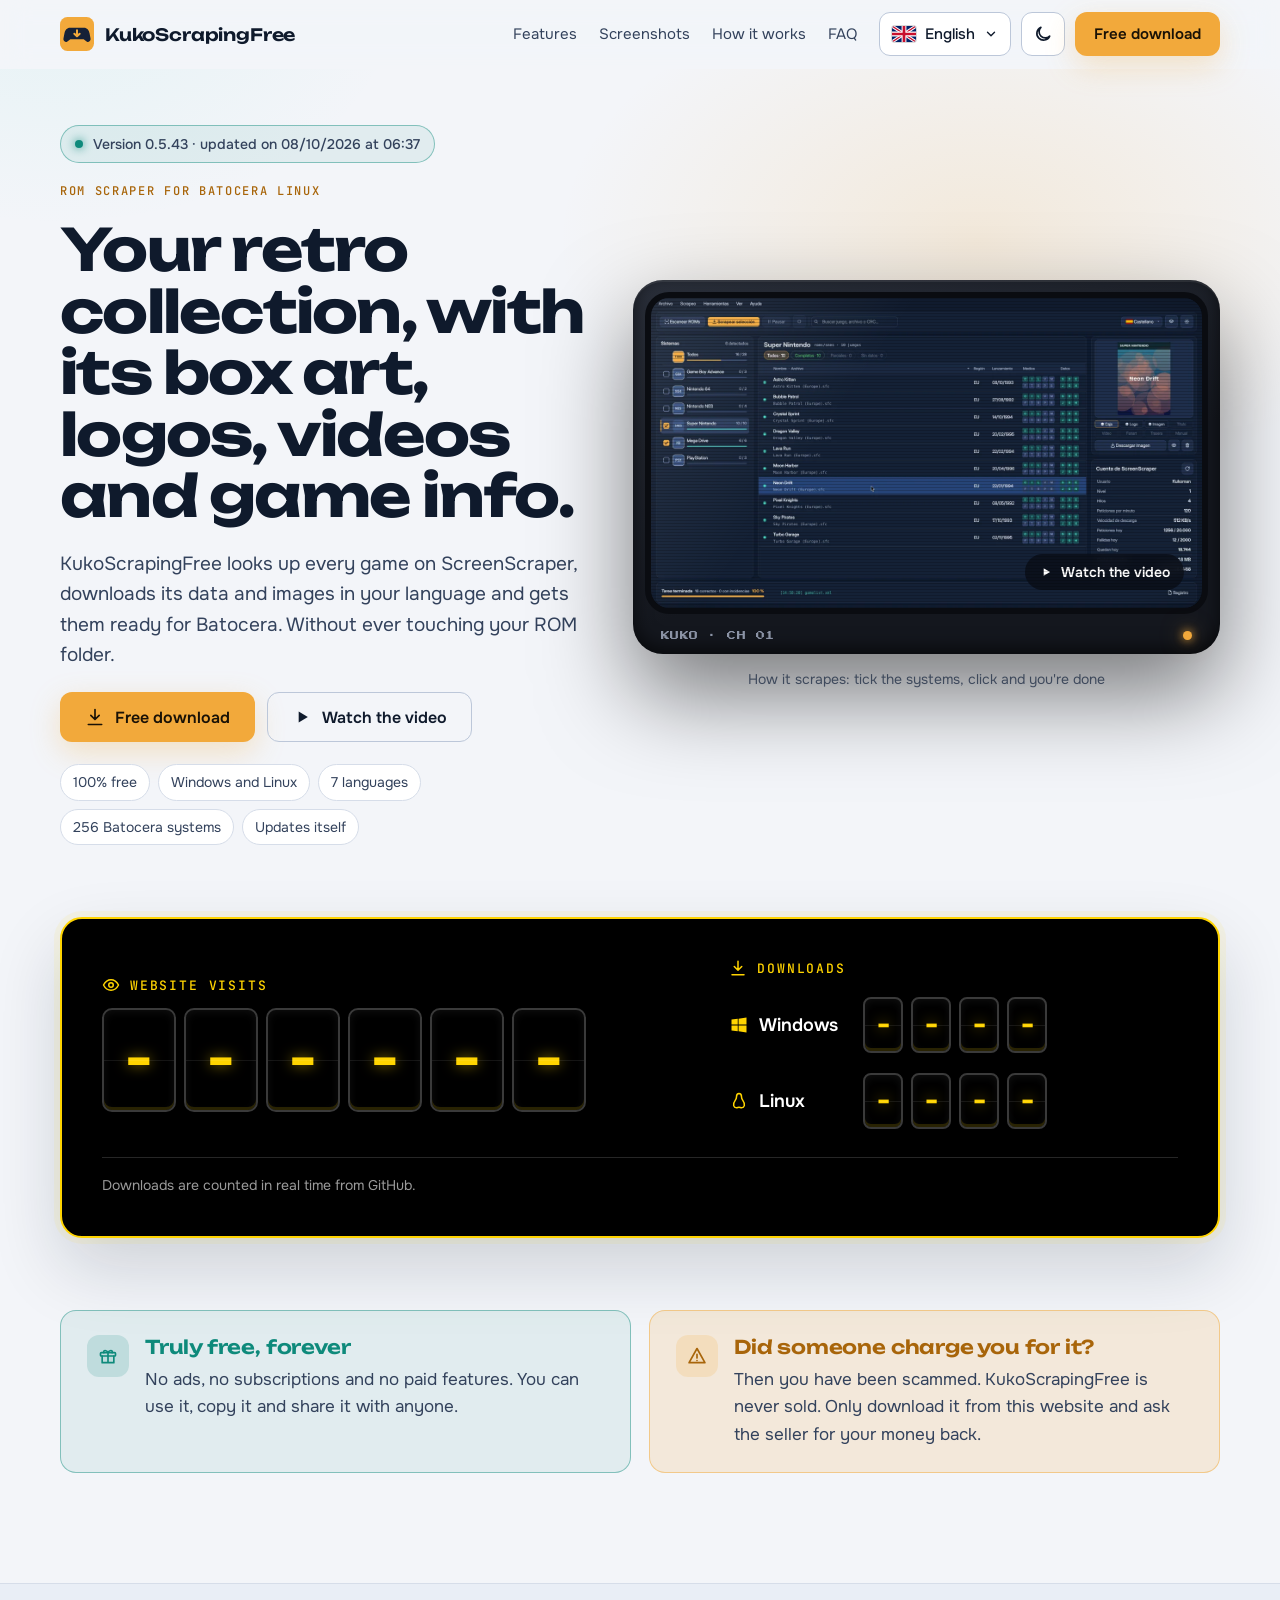
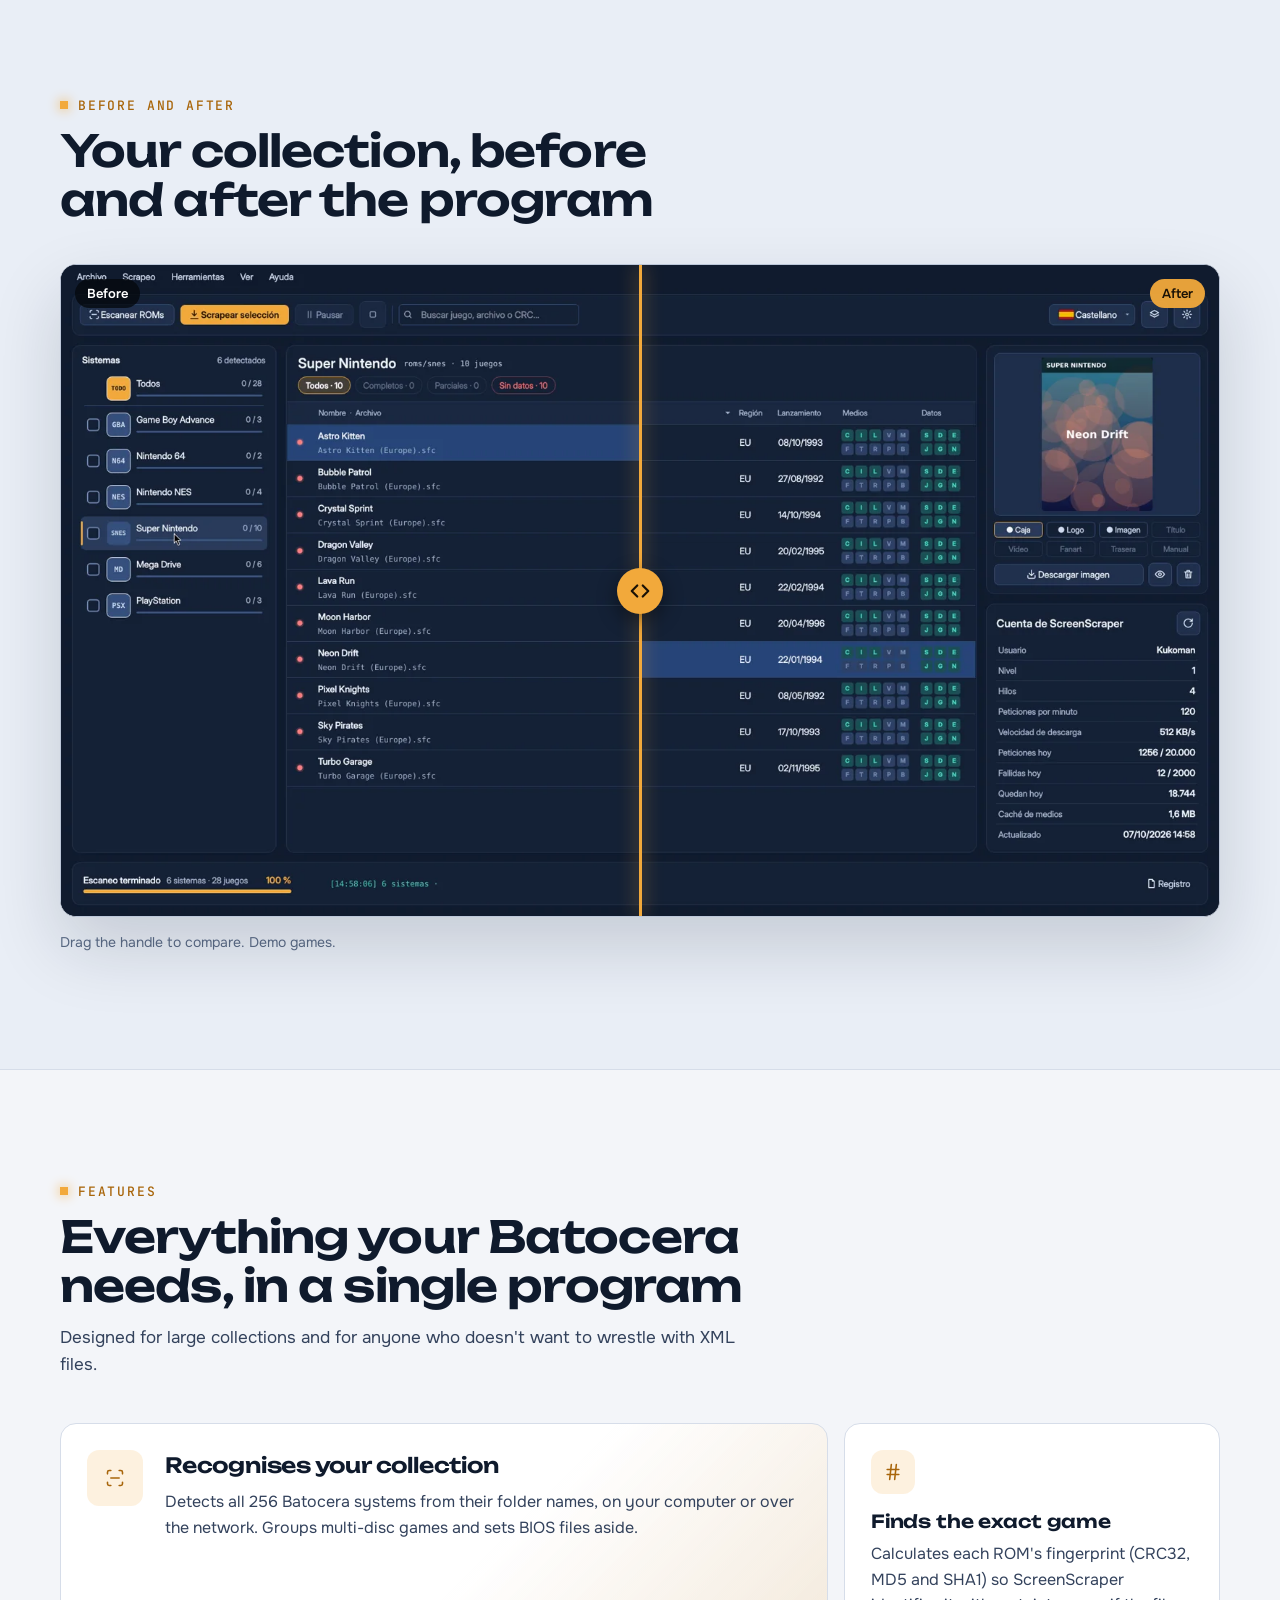
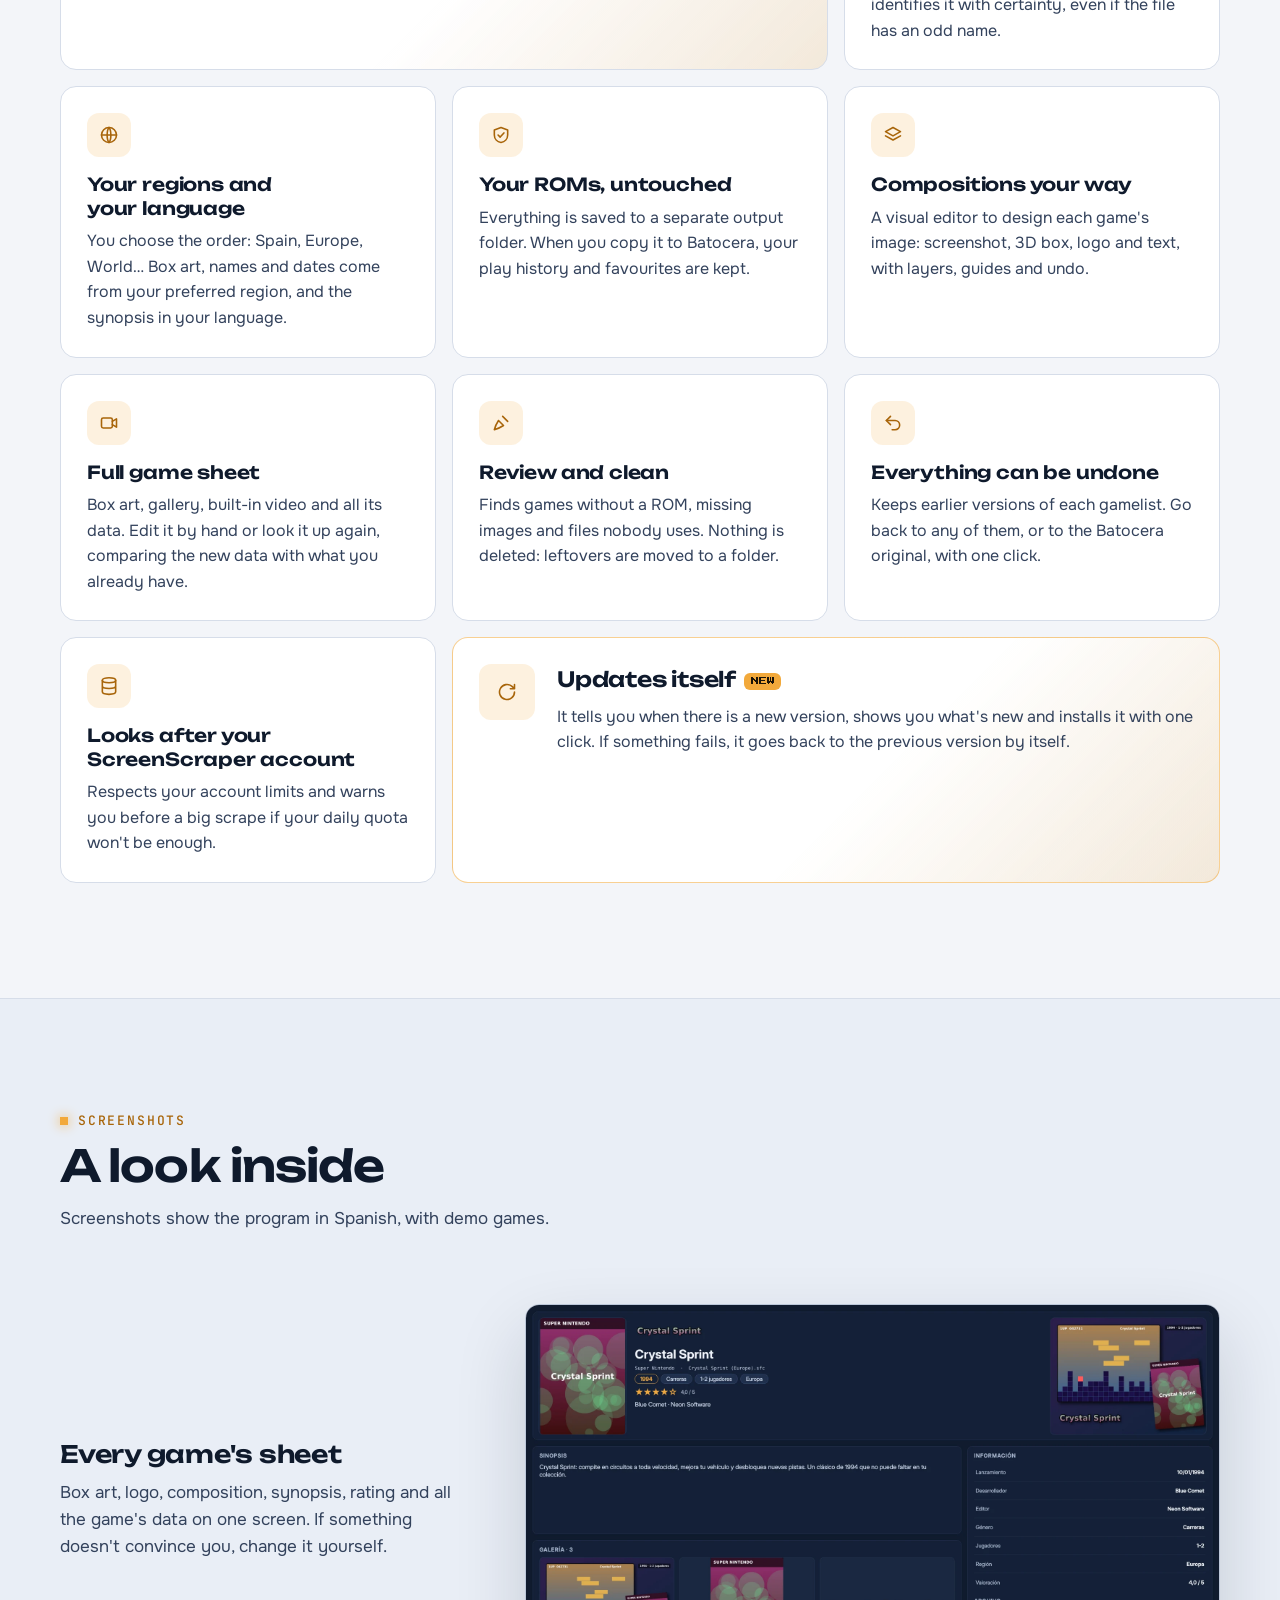
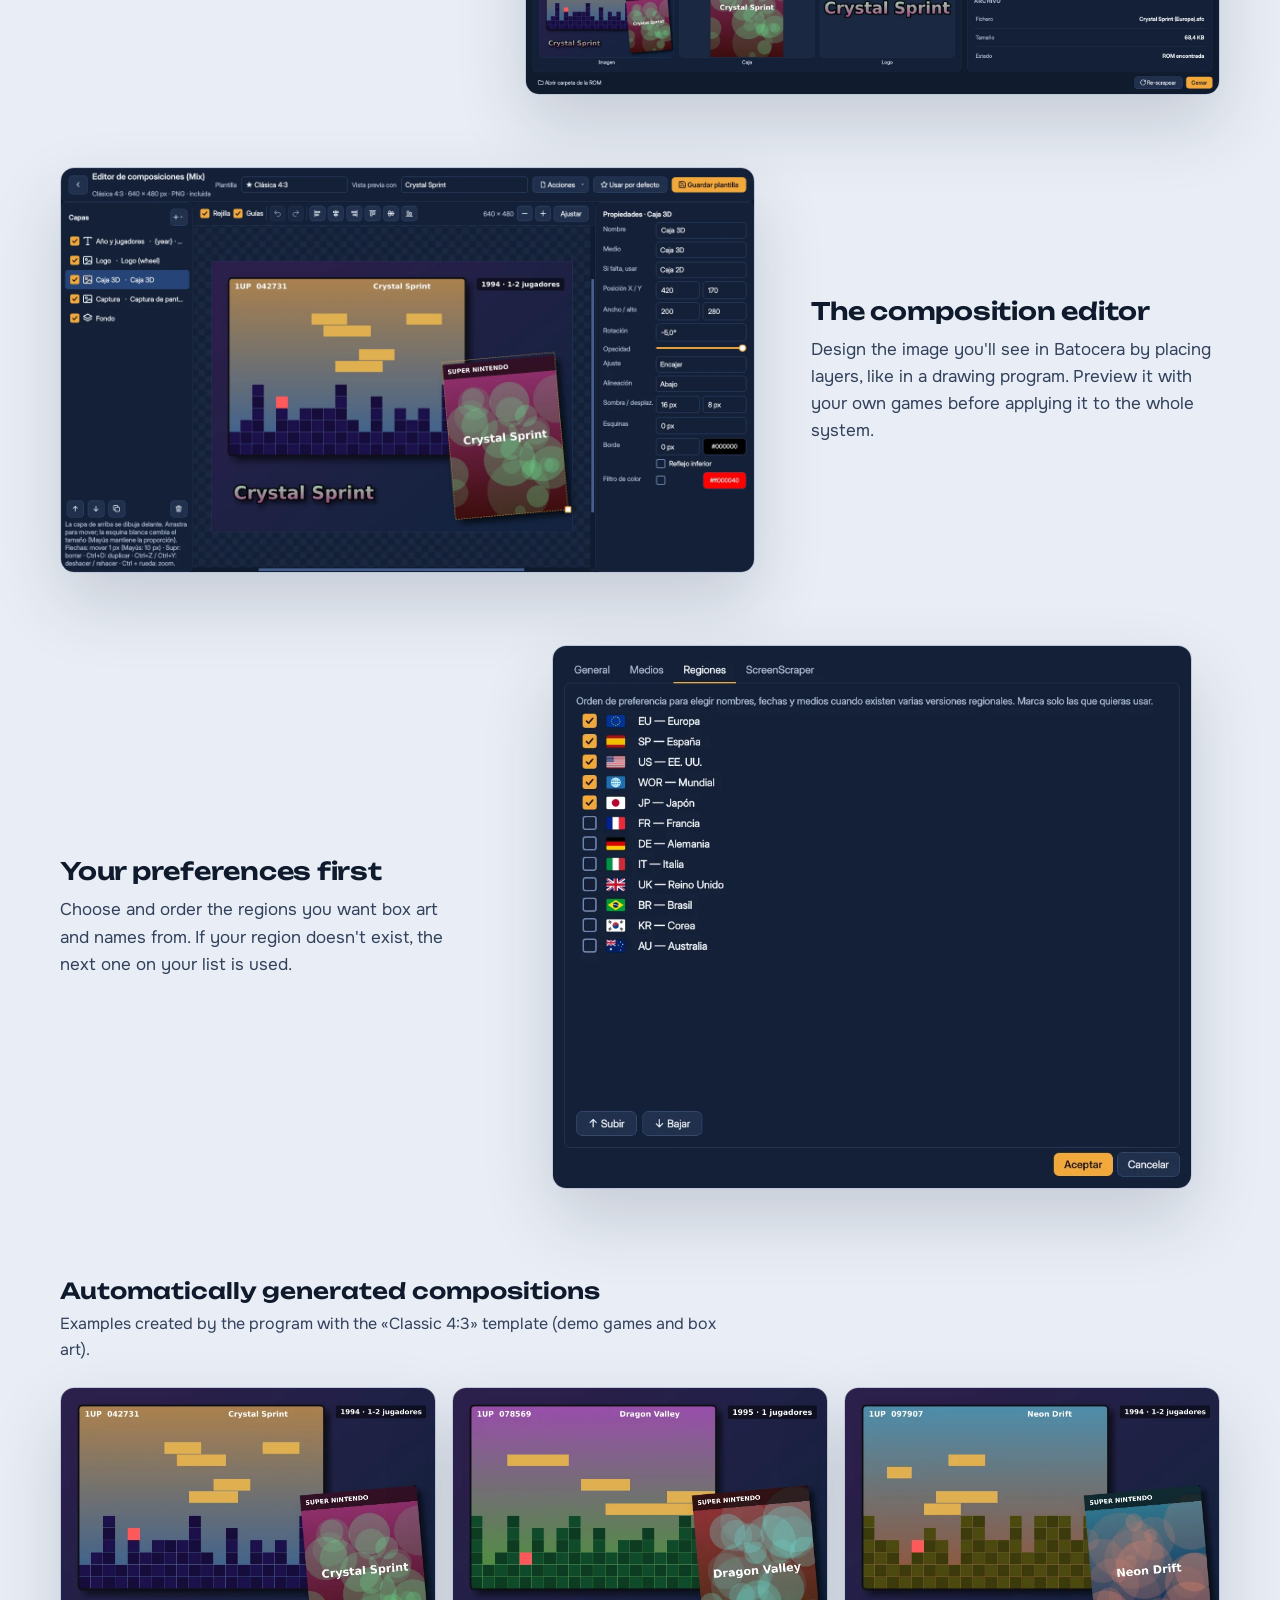
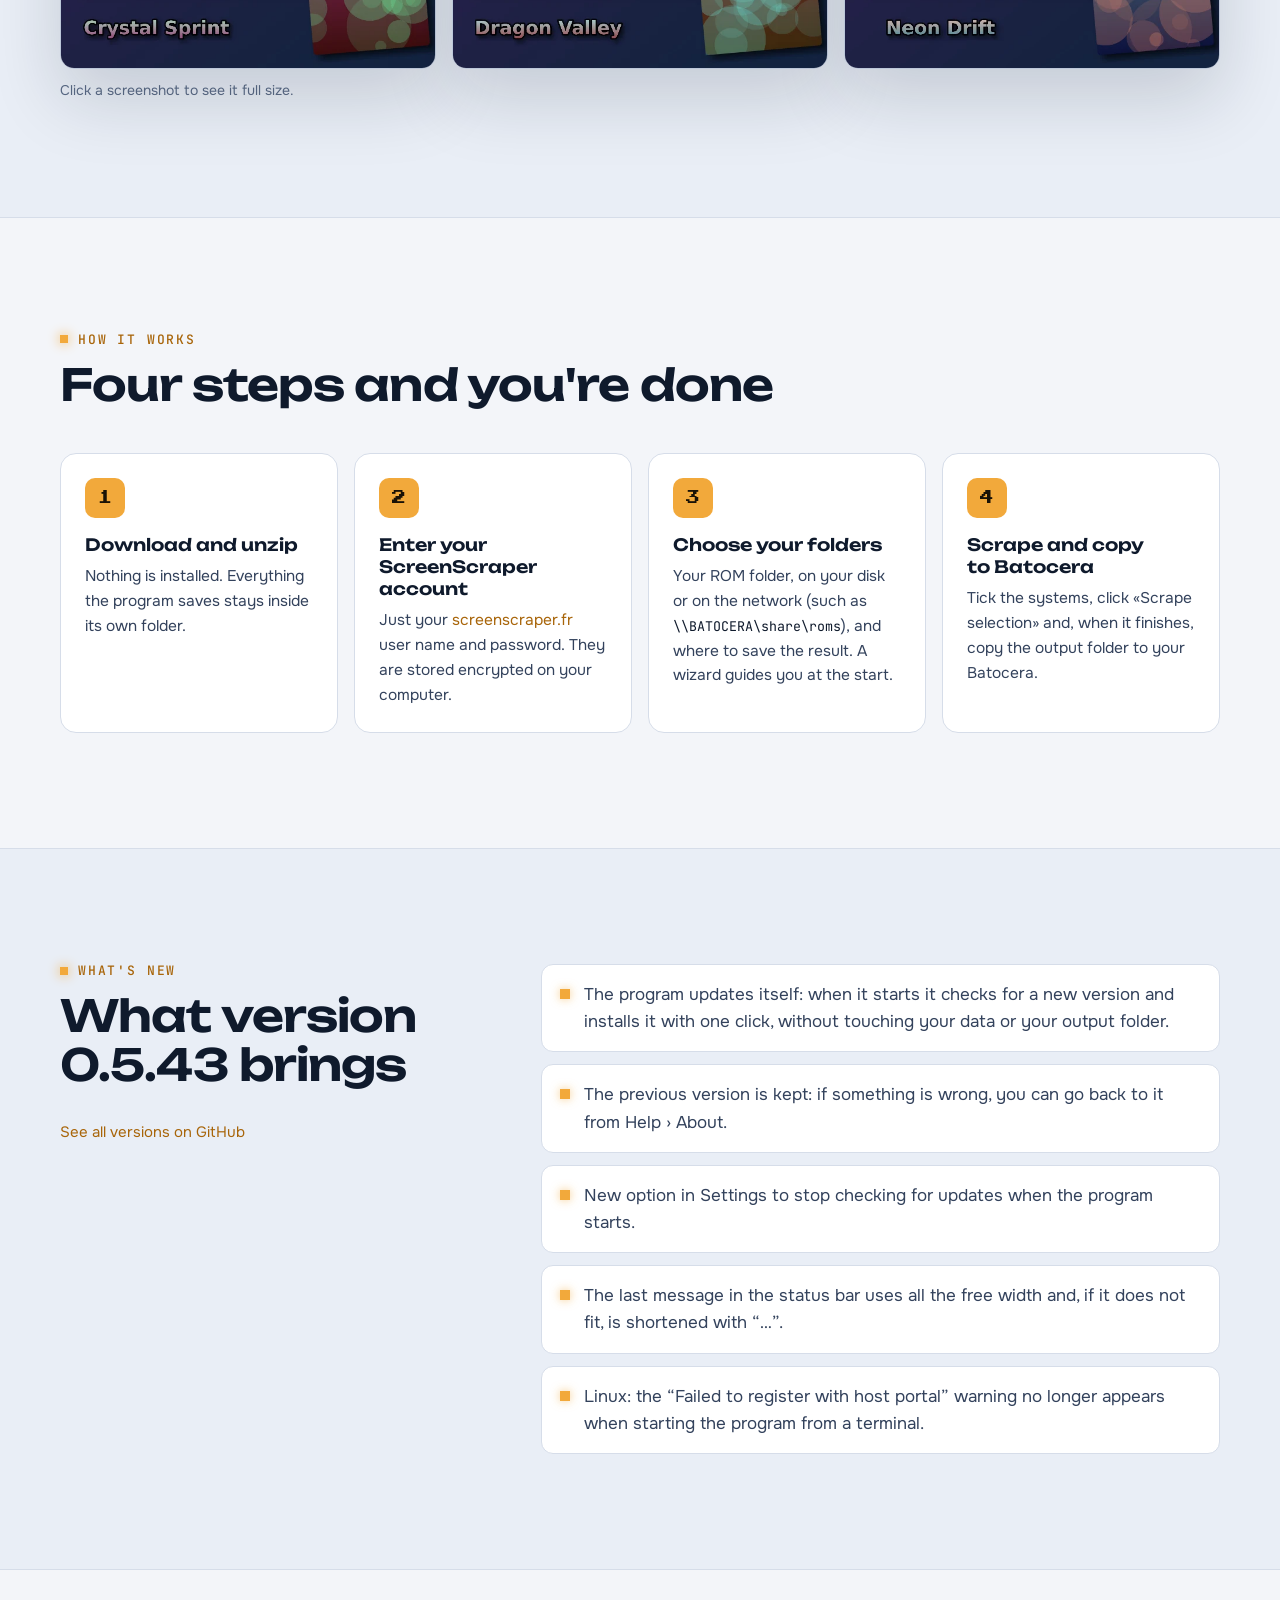
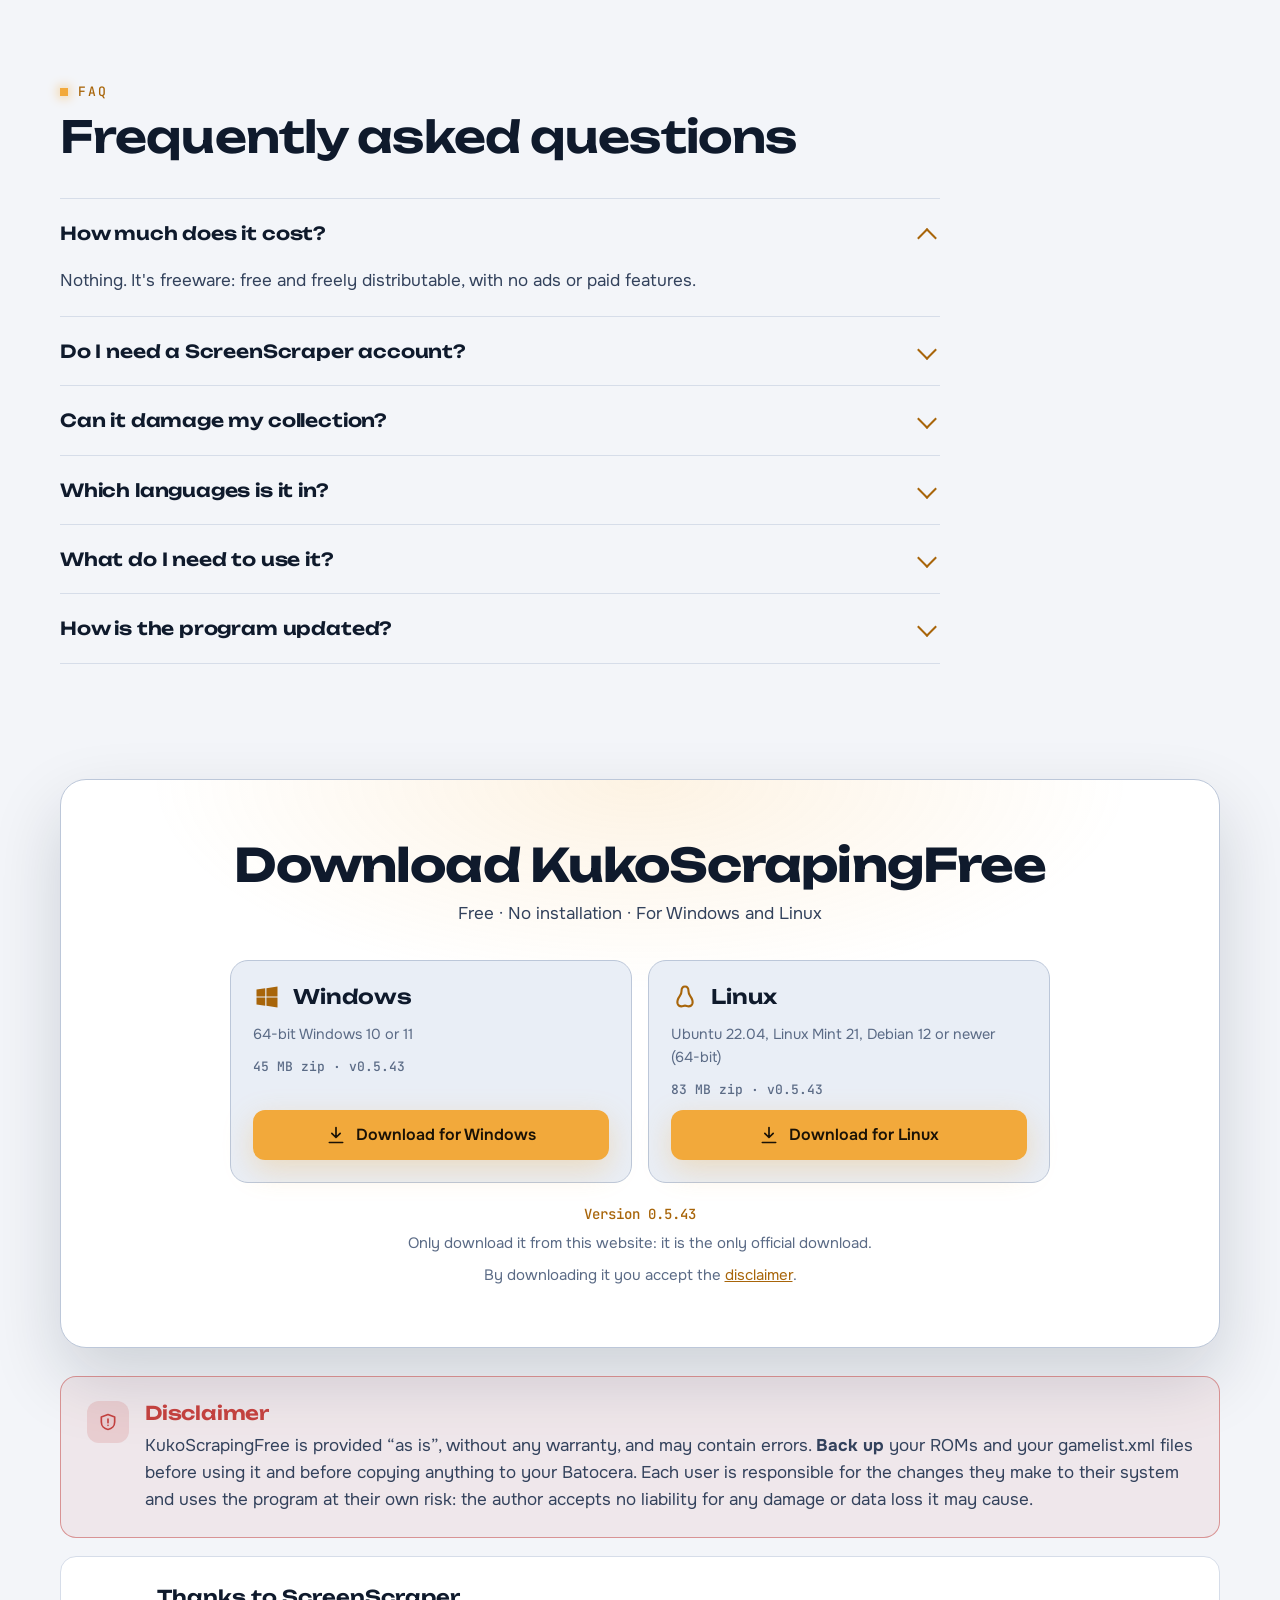
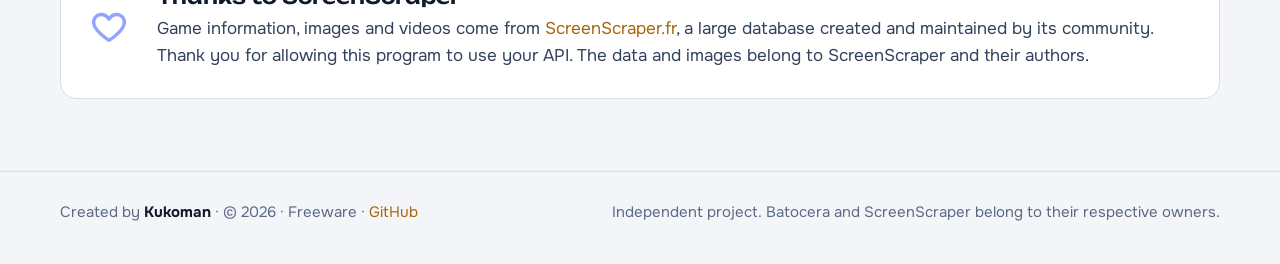
==== commit 50beca2f: "Nuevo diseño de la web: portada con vídeo, antes y después, galería, novedades, preguntas desplegabl" ====
--- a/index.html
+++ b/index.html
@@ -2,10 +2,10 @@
 <html lang="es">
 <head>
 <meta charset="utf-8">
-<meta name="viewport" content="width=device-width, initial-scale=1">
+<meta name="viewport" content="width=device-width, initial-scale=1, viewport-fit=cover">
 <title>KukoScrapingFree — Scraper de ROMs para Batocera</title>
 <meta name="description" content="Scraper de ROMs para Batocera Linux: carátulas, logos, vídeos y fichas de tus juegos desde ScreenScraper. Gratis, en 7 idiomas, para Windows y Linux.">
-<meta name="theme-color" content="#0d1626">
+<meta name="theme-color" content="#0b1220">
 <link rel="icon" href="favicon.svg" type="image/svg+xml">
 <link rel="canonical" href="https://kukoxbmc.github.io/KukoScrapingFree-web/">
 <meta property="og:type" content="website">
@@ -19,128 +19,334 @@
 <meta name="twitter:card" content="summary_large_image">
 <link rel="preconnect" href="https://fonts.googleapis.com">
 <link rel="preconnect" href="https://fonts.gstatic.com" crossorigin>
-<link rel="stylesheet" href="https://fonts.googleapis.com/css2?family=Space+Grotesk:wght@500;600;700&amp;family=Figtree:wght@400;500;600&amp;family=JetBrains+Mono:wght@500;700&amp;display=swap">
+<link rel="stylesheet" href="https://fonts.googleapis.com/css2?family=Unbounded:wght@500;600;700&amp;family=Onest:wght@400;500;600;700&amp;family=JetBrains+Mono:wght@500;700&amp;family=Press+Start+2P&amp;display=swap">
 <style>
-:root{--bg:#0d1626;--bg2:#101a2d;--card:#152137;--line:#1e2c47;--line2:#243554;--line3:#344a74;--tx:#f1f5fc;--tx2:#c7d3e8;--tx3:#a6b6d2;--amb:#f2a93b;--yel:#ffd400}
+/* Concepto: «la tele del salón». La portada es un televisor CRT donde se ve el programa
+   funcionando; el resto de la página es la ficha del juego: tarjetas sobrias en azul noche
+   con el ámbar del logo como único acento. Tema oscuro por defecto y versión clara. */
+:root{
+  --bg:#0b1220; --bg2:#0f182b; --surface:#131d33; --surface2:#1a2640; --line:#24324f; --line2:#33456b;
+  --fg:#eef2fa; --fg2:#c3cee3; --muted:#8e9fbd;
+  --accent:#f2a93b; --accent-strong:#ffbf5c; --accent-ink:#1a1206; --accent-soft:rgba(242,169,59,.12);
+  --teal:#45d8c4; --teal-soft:rgba(69,216,196,.10); --danger:#ff8a80; --danger-soft:rgba(255,138,128,.09);
+  --glass:rgba(11,18,32,.72); --shadow:0 30px 80px rgba(0,0,0,.45);
+  --crt-yellow:#ffd400;
+  --f-display:"Unbounded","Arial Black",system-ui,sans-serif;
+  --f-body:"Onest",system-ui,-apple-system,"Segoe UI",sans-serif;
+  --f-mono:"JetBrains Mono",ui-monospace,"Cascadia Mono",Consolas,monospace;
+  --f-pixel:"Press Start 2P",var(--f-mono);
+  --r:16px; --wrap:1200px;
+  color-scheme:dark;
+}
+@media (prefers-color-scheme: light){:root:not([data-theme="dark"]){
+  --bg:#f3f5f9; --bg2:#e9eef6; --surface:#ffffff; --surface2:#f1f4f9; --line:#d6dde9; --line2:#bcc7d9;
+  --fg:#0f1a2c; --fg2:#33425c; --muted:#5b6b86;
+  --accent:#f2a93b; --accent-strong:#a8650a; --accent-ink:#1a1206; --accent-soft:rgba(242,169,59,.16);
+  --teal:#0e8a7b; --teal-soft:rgba(14,138,123,.08); --danger:#c2413f; --danger-soft:rgba(194,65,63,.07);
+  --glass:rgba(243,245,249,.78); --shadow:0 30px 70px rgba(15,26,44,.16);
+  color-scheme:light;
+}}
+:root[data-theme="light"]{
+  --bg:#f3f5f9; --bg2:#e9eef6; --surface:#ffffff; --surface2:#f1f4f9; --line:#d6dde9; --line2:#bcc7d9;
+  --fg:#0f1a2c; --fg2:#33425c; --muted:#5b6b86;
+  --accent:#f2a93b; --accent-strong:#a8650a; --accent-ink:#1a1206; --accent-soft:rgba(242,169,59,.16);
+  --teal:#0e8a7b; --teal-soft:rgba(14,138,123,.08); --danger:#c2413f; --danger-soft:rgba(194,65,63,.07);
+  --glass:rgba(243,245,249,.78); --shadow:0 30px 70px rgba(15,26,44,.16);
+  color-scheme:light;
+}
+*{box-sizing:border-box}
 html{scroll-behavior:smooth}
-body{margin:0;background:var(--bg);color:var(--tx);font-family:'Figtree',system-ui,sans-serif;font-size:17px;line-height:1.6}
-*{box-sizing:border-box}
-a{color:var(--amb);text-decoration:none}
-a:hover{color:#ffc56b}
-a:focus-visible,button:focus-visible{outline:2px solid var(--amb);outline-offset:3px;border-radius:6px}
-section[id]{scroll-margin-top:16px}
-img{max-width:100%}
-code{font-family:'JetBrains Mono',monospace;font-size:14px;color:#d0dbee}
-.wrap{max-width:1200px;margin:0 auto;padding-left:24px;padding-right:24px}
-.band{background:var(--bg2);border-top:1px solid var(--line);border-bottom:1px solid var(--line)}
-.kicker{margin:0 0 12px;font-family:'JetBrains Mono',monospace;font-size:13px;letter-spacing:.08em;text-transform:uppercase;color:var(--amb)}
-.h2big{margin:0 0 16px;font-family:'Space Grotesk',sans-serif;font-size:clamp(32px,4vw,48px);line-height:1.1;letter-spacing:-.02em;max-width:760px}
-.sub{margin:0;color:var(--tx2);max-width:720px}
-.grid{display:grid;gap:20px}
-.card{background:var(--card);border:1px solid var(--line2);border-radius:16px;padding:28px}
-.card h3{margin:16px 0 8px;font-family:'Space Grotesk',sans-serif;font-size:21px;line-height:1.25}
-.card p{margin:0;color:var(--tx2);font-size:16px}
-.btn{font-weight:600;font-size:17px;padding:14px 26px;border-radius:12px;min-height:52px;display:inline-flex;align-items:center;gap:10px}
-.btn-a{background:var(--amb);color:#1a1206}.btn-a:hover{color:#1a1206;background:#ffbb55}
-.btn-b{color:var(--tx);border:1px solid var(--line3)}.btn-b:hover{color:var(--tx);border-color:var(--amb)}
-.shot{display:block;width:100%;height:auto;border-radius:14px;border:1px solid #2a3c5f;box-shadow:0 24px 80px rgba(0,0,0,.5)}
-.row{display:flex;flex-wrap:wrap;gap:40px 56px;align-items:center;margin-bottom:96px}
-.row h3{margin:0 0 12px;font-family:'Space Grotesk',sans-serif;font-size:28px;letter-spacing:-.01em}
-.row p{margin:0;color:var(--tx2)}
-.txt{flex:1 1 300px;min-width:0}
-.fig{flex:2 1 560px;min-width:0;margin:0}
-
-/* ---------- cabecera ---------- */
-header{border-bottom:1px solid var(--line);background:var(--bg);position:relative;z-index:20}
-nav.top{max-width:1200px;margin:0 auto;padding:18px 24px;display:flex;flex-wrap:wrap;align-items:center;gap:16px 28px}
-.brand{display:flex;align-items:center;gap:12px;color:var(--tx)}
-.brand:hover{color:var(--tx)}
-.brand b{font-family:'Space Grotesk',sans-serif;font-weight:700;font-size:20px;letter-spacing:-.01em}
-.links{display:flex;flex-wrap:wrap;gap:8px 26px;flex:1 1 auto;justify-content:flex-end;align-items:center;font-size:15px}
-.links a.l{color:var(--tx2)}.links a.l:hover{color:var(--amb)}
-.links a.cta{background:var(--amb);color:#1a1206;font-weight:600;padding:10px 18px;border-radius:10px;min-height:44px;display:inline-flex;align-items:center}
-
-/* ---------- selector de idioma ---------- */
+body{margin:0;background:var(--bg);color:var(--fg);font:400 17px/1.6 var(--f-body);-webkit-font-smoothing:antialiased}
+img,video{max-width:100%;display:block}
+a{color:var(--accent-strong);text-decoration:none}
+a:hover{text-decoration:underline}
+:focus-visible{outline:2px solid var(--accent);outline-offset:3px;border-radius:6px}
+code{font-family:var(--f-mono);font-size:.86em;color:var(--fg)}
+h1,h2,h3{text-wrap:balance}
+section[id]{scroll-margin-top:84px}
+.wrap{max-width:var(--wrap);margin:0 auto;padding-inline:20px}
+.kicker{margin:0 0 14px;font:500 13px/1 var(--f-mono);letter-spacing:.14em;text-transform:uppercase;color:var(--accent-strong);display:flex;align-items:center;gap:10px}
+.kicker::before{content:"";width:8px;height:8px;background:var(--accent);box-shadow:0 0 12px var(--accent)}
+.h2{margin:0 0 14px;font:600 clamp(28px,3.6vw,44px)/1.12 var(--f-display);letter-spacing:-.02em;max-width:820px}
+.lead{margin:0;color:var(--fg2);max-width:680px}
+.sec{padding-block:clamp(72px,9vw,120px)}
+.band{background:var(--bg2);border-block:1px solid var(--line)}
+.btn{display:inline-flex;align-items:center;gap:10px;min-height:50px;padding:12px 24px;border-radius:12px;font:600 16px/1.2 var(--f-body);border:1px solid transparent;cursor:pointer;transition:transform .15s ease,box-shadow .2s ease,background .2s ease}
+.btn:hover{text-decoration:none;transform:translateY(-1px)}
+.btn-a{background:var(--accent);color:var(--accent-ink);box-shadow:0 10px 30px rgba(242,169,59,.28)}
+.btn-a:hover{box-shadow:0 14px 36px rgba(242,169,59,.38)}
+.btn-b{background:transparent;color:var(--fg);border-color:var(--line2)}
+.btn-b:hover{border-color:var(--accent)}
+.icon{width:20px;height:20px;flex:none}
+
+/* ---------------- cabecera (cristal, fija) ---------------- */
+.top{position:sticky;top:env(safe-area-inset-top,0px);z-index:40;background:var(--glass);backdrop-filter:blur(14px) saturate(1.4);-webkit-backdrop-filter:blur(14px) saturate(1.4);border-bottom:1px solid transparent;transition:border-color .2s}
+.top.scrolled{border-bottom-color:var(--line)}
+.top-in{max-width:var(--wrap);margin:0 auto;padding:12px 20px;display:flex;align-items:center;gap:14px 24px;flex-wrap:wrap}
+.brand{display:flex;align-items:center;gap:11px;color:var(--fg);font:600 17px/1 var(--f-display);letter-spacing:-.01em}
+.brand:hover{text-decoration:none}
+.links{display:flex;align-items:center;gap:6px 22px;flex-wrap:wrap;flex:1 1 auto;justify-content:flex-end;font-size:15px}
+.links a.l{color:var(--fg2)}
+.links a.l:hover{color:var(--accent-strong);text-decoration:none}
+.tools{display:flex;align-items:center;gap:10px}
+#ico-sun,#ico-moon{display:inline-flex}
+#ico-sun[hidden],#ico-moon[hidden]{display:none}
+.ibtn{width:44px;height:44px;border-radius:11px;border:1px solid var(--line2);background:var(--surface);color:var(--fg);display:inline-flex;align-items:center;justify-content:center;cursor:pointer}
+.ibtn:hover{border-color:var(--accent)}
+.cta-s{min-height:44px;padding:10px 18px;font-size:15px}
 .lang{position:relative}
-.lang-btn{display:inline-flex;align-items:center;gap:9px;min-height:44px;padding:8px 12px;border-radius:10px;border:1px solid var(--line3);background:#121e33;color:var(--tx);font:500 15px 'Figtree',system-ui,sans-serif;cursor:pointer}
-.lang-btn:hover{border-color:var(--amb)}
-.flag{width:24px;height:16px;border-radius:3px;flex:none;display:block;box-shadow:0 0 0 1px rgba(255,255,255,.18)}
-.lang-menu{position:absolute;right:0;top:calc(100% + 8px);min-width:210px;margin:0;padding:6px;list-style:none;background:#121e33;border:1px solid var(--line3);border-radius:12px;box-shadow:0 20px 60px rgba(0,0,0,.6);display:none}
-.lang.open .lang-menu{display:block}
-.lang-menu button{width:100%;display:flex;align-items:center;gap:12px;padding:10px 12px;border:0;border-radius:8px;background:none;color:var(--tx);font:500 15px 'Figtree',system-ui,sans-serif;cursor:pointer;text-align:left}
-.lang-menu button:hover,.lang-menu button:focus-visible{background:#1c2b47;outline:none}
-.lang-menu button[aria-checked="true"]{color:var(--amb)}
+.lang-btn{display:inline-flex;align-items:center;gap:9px;min-height:44px;padding:8px 12px;border-radius:11px;border:1px solid var(--line2);background:var(--surface);color:var(--fg);font:500 15px var(--f-body);cursor:pointer}
+.lang-btn:hover{border-color:var(--accent)}
+.flag{width:24px;height:16px;border-radius:3px;flex:none;display:block;box-shadow:0 0 0 1px rgba(127,127,127,.3)}
+.lang-menu{position:absolute;right:0;top:calc(100% + 8px);min-width:210px;margin:0;padding:6px;list-style:none;background:var(--surface);border:1px solid var(--line2);border-radius:12px;box-shadow:var(--shadow)}
+.lang-menu button{width:100%;display:flex;align-items:center;gap:12px;padding:10px 12px;border:0;border-radius:8px;background:none;color:var(--fg);font:500 15px var(--f-body);cursor:pointer;text-align:left}
+.lang-menu button:hover,.lang-menu button:focus-visible{background:var(--surface2);outline:none}
+.lang-menu button[aria-checked="true"]{color:var(--accent-strong)}
 .lang-menu button[aria-checked="true"]::after{content:"✓";margin-left:auto}
 
-/* ---------- contadores ---------- */
-.stats{max-width:1200px;margin:0 auto;padding:8px 24px 80px}
-.stats-box{border-radius:22px;border:2px solid var(--yel);background:#000;padding:clamp(24px,4vw,44px);display:grid;grid-template-columns:minmax(0,1.35fr) minmax(0,1fr);gap:32px 48px;align-items:center;box-shadow:0 0 0 6px rgba(255,212,0,.08),0 30px 90px rgba(0,0,0,.6)}
-.stat-label{margin:0 0 14px;font-family:'JetBrains Mono',monospace;font-size:14px;letter-spacing:.12em;text-transform:uppercase;color:var(--yel);display:flex;align-items:center;gap:10px}
+/* ---------------- portada ---------------- */
+.hero{position:relative;overflow:hidden}
+.hero::before{content:"";position:absolute;inset:-20% -10% auto -10%;height:900px;background:radial-gradient(600px 380px at 72% 38%,rgba(242,169,59,.16),transparent 70%),radial-gradient(500px 340px at 12% 10%,rgba(69,216,196,.08),transparent 70%);pointer-events:none}
+.hero-in{position:relative;display:grid;grid-template-columns:minmax(0,1fr) minmax(0,1.12fr);gap:48px;align-items:center;padding-block:56px 72px}
+.hero-txt{display:flex;flex-direction:column;align-items:flex-start;gap:22px;min-width:0}
+.verline{margin:0;display:inline-flex;align-items:center;gap:10px;padding:7px 14px;border-radius:999px;background:var(--teal-soft);border:1px solid color-mix(in srgb,var(--teal) 45%,transparent);color:var(--fg2);font-size:14px;font-weight:500}
+.dot{width:8px;height:8px;border-radius:50%;background:var(--teal);box-shadow:0 0 10px var(--teal);flex:none}
+.tag{font:500 12px/1 var(--f-mono);letter-spacing:.14em;text-transform:uppercase;color:var(--accent-strong)}
+.hero h1{margin:0;font:700 clamp(34px,4.6vw,58px)/1.06 var(--f-display);letter-spacing:-.03em}
+.hero h1 em{font-style:normal;color:var(--accent-strong)}
+.hero-sub{margin:0;font-size:clamp(17px,1.6vw,19px);color:var(--fg2);max-width:560px}
+.hero-btns{display:flex;flex-wrap:wrap;gap:12px}
+.badges{display:flex;flex-wrap:wrap;gap:8px;margin:0;padding:0;list-style:none}
+.badges li{font-size:14px;color:var(--fg2);padding:6px 12px;border-radius:999px;border:1px solid var(--line);background:var(--surface)}
+
+/* el televisor */
+.tv{position:relative;min-width:0}
+.tv-body{position:relative;padding:18px 18px 46px;border-radius:30px;background:linear-gradient(160deg,#2a2f3a,#14171e 60%);box-shadow:inset 0 2px 0 rgba(255,255,255,.08),inset 0 -6px 18px rgba(0,0,0,.6),0 40px 90px rgba(0,0,0,.5)}
+.tv-screen{position:relative;border-radius:18px;overflow:hidden;background:#000;aspect-ratio:16/9;box-shadow:inset 0 0 0 2px #05070b,0 0 0 6px #0a0c11}
+.tv-screen video,.tv-screen img{width:100%;height:100%;object-fit:cover}
+.tv-screen::after{content:"";position:absolute;inset:0;background:repeating-linear-gradient(0deg,rgba(0,0,0,.18) 0 1px,transparent 1px 3px),radial-gradient(120% 90% at 50% 50%,transparent 60%,rgba(0,0,0,.45));pointer-events:none;mix-blend-mode:multiply}
+.tv-glare{position:absolute;inset:0;background:linear-gradient(125deg,rgba(255,255,255,.10),transparent 35%);pointer-events:none}
+.tv-foot{position:absolute;left:28px;right:28px;bottom:14px;display:flex;align-items:center;justify-content:space-between;gap:12px}
+.tv-label{font:400 9px/1 var(--f-pixel);color:#8b93a5;letter-spacing:.06em}
+.tv-led{width:9px;height:9px;border-radius:50%;background:#f2a93b;box-shadow:0 0 10px #f2a93b,0 0 22px rgba(242,169,59,.6);animation:led 2.6s ease-in-out infinite}
+@keyframes led{50%{opacity:.55}}
+.tv-play{position:absolute;right:18px;bottom:18px;display:inline-flex;align-items:center;gap:8px;padding:9px 14px;border-radius:999px;border:0;background:rgba(10,14,22,.78);color:#fff;font:600 14px var(--f-body);cursor:pointer;backdrop-filter:blur(6px);-webkit-backdrop-filter:blur(6px)}
+.tv-play:hover{background:rgba(242,169,59,.95);color:#1a1206}
+.tv-cap{margin:14px 6px 0;font-size:14px;color:var(--muted);text-align:center}
+
+/* ---------------- contadores (caja negra con dígitos amarillos, como pidió Kukoman) ---------------- */
+.stats{padding-block:0 72px}
+.stats-box{border-radius:22px;border:2px solid var(--crt-yellow);background:#000;padding:clamp(22px,4vw,40px);display:grid;grid-template-columns:minmax(0,1.3fr) minmax(0,1fr);gap:28px 44px;align-items:center;box-shadow:0 0 0 6px rgba(255,212,0,.08),var(--shadow);color:#fff}
+.stat-label{margin:0 0 14px;font:500 13px/1 var(--f-mono);letter-spacing:.14em;text-transform:uppercase;color:var(--crt-yellow);display:flex;align-items:center;gap:10px}
 .digits{display:flex;flex-wrap:wrap;gap:8px}
-.digit{width:clamp(40px,6.6vw,80px);height:clamp(58px,9.4vw,112px);display:flex;align-items:center;justify-content:center;background:#000;border:2px solid #3a3a3a;border-radius:10px;font-family:'JetBrains Mono',monospace;font-weight:700;font-size:clamp(34px,5.8vw,72px);color:var(--yel);text-shadow:0 0 14px rgba(255,212,0,.55);box-shadow:inset 0 -3px 0 rgba(255,212,0,.15),inset 0 2px 8px rgba(255,255,255,.06);position:relative;overflow:hidden}
+.digit{width:clamp(38px,6.2vw,74px);height:clamp(56px,9vw,104px);display:flex;align-items:center;justify-content:center;background:#000;border:2px solid #3a3a3a;border-radius:10px;font:700 clamp(32px,5.4vw,66px)/1 var(--f-mono);color:var(--crt-yellow);text-shadow:0 0 14px rgba(255,212,0,.55);box-shadow:inset 0 -3px 0 rgba(255,212,0,.15),inset 0 2px 8px rgba(255,255,255,.06);position:relative;overflow:hidden;font-variant-numeric:tabular-nums}
 .digit::after{content:"";position:absolute;left:0;right:0;top:50%;height:1px;background:rgba(255,255,255,.08)}
-.digits.sm .digit{width:clamp(30px,3.6vw,40px);height:clamp(42px,5vw,56px);font-size:clamp(24px,3vw,34px);border-radius:8px}
-.dl-stats{display:flex;flex-direction:column;gap:22px}
+.digits.sm .digit{width:clamp(30px,3.4vw,40px);height:clamp(42px,5vw,56px);font-size:clamp(22px,2.8vw,32px);border-radius:8px}
+.dl-stats{display:flex;flex-direction:column;gap:20px}
 .dl-row{display:flex;flex-wrap:wrap;align-items:center;gap:10px 16px}
-.dl-name{display:flex;align-items:center;gap:10px;min-width:118px;font-family:'Space Grotesk',sans-serif;font-weight:600;font-size:19px;color:#fff}
+.dl-name{display:flex;align-items:center;gap:10px;min-width:118px;font:600 18px var(--f-body);color:#fff}
 .stats-note{grid-column:1/-1;margin:0;color:#9a9a9a;font-size:14px;border-top:1px solid #262626;padding-top:16px}
-@media (max-width:820px){.stats-box{grid-template-columns:1fr}}
-
-.verline{margin:0 0 -6px;display:inline-flex;align-items:center;gap:10px;padding:8px 16px;border-radius:999px;background:rgba(69,216,196,.08);border:1px solid rgba(69,216,196,.4);color:#d0dbee;font-size:15px;font-weight:500}
-.verline .dot{width:9px;height:9px;border-radius:50%;background:#45d8c4;box-shadow:0 0 10px rgba(69,216,196,.8);flex:none}
-.aviso{display:flex;gap:18px;align-items:flex-start;background:rgba(255,123,123,.07);border:1px solid rgba(255,123,123,.5);border-radius:16px;padding:28px 30px}
-.aviso p a,.dlnote a{text-decoration:underline}
-footer{border-top:1px solid var(--line)}
-footer b{color:var(--tx)}
+
+/* ---------------- gratis / estafa ---------------- */
+.duo{display:grid;grid-template-columns:repeat(auto-fit,minmax(min(100%,320px),1fr));gap:18px;padding-bottom:clamp(72px,9vw,110px)}
+.note{display:flex;gap:16px;align-items:flex-start;border-radius:var(--r);padding:24px 26px;border:1px solid var(--line)}
+.note h2{margin:0 0 6px;font:600 19px/1.3 var(--f-display);letter-spacing:-.01em}
+.note p{margin:0;color:var(--fg2)}
+.note .ico{flex:none;width:42px;height:42px;border-radius:12px;display:flex;align-items:center;justify-content:center}
+.n-free{background:var(--teal-soft);border-color:color-mix(in srgb,var(--teal) 45%,transparent)}
+.n-free h2{color:var(--teal)} .n-free .ico{background:color-mix(in srgb,var(--teal) 16%,transparent);color:var(--teal)}
+.n-scam{background:var(--accent-soft);border-color:color-mix(in srgb,var(--accent) 50%,transparent)}
+.n-scam h2{color:var(--accent-strong)} .n-scam .ico{background:color-mix(in srgb,var(--accent) 18%,transparent);color:var(--accent-strong)}
+.n-disc{background:var(--danger-soft);border-color:color-mix(in srgb,var(--danger) 50%,transparent)}
+.n-disc h2{color:var(--danger)} .n-disc .ico{background:color-mix(in srgb,var(--danger) 15%,transparent);color:var(--danger)}
+.n-disc a,.dlnote a{text-decoration:underline}
+
+/* ---------------- antes / después ---------------- */
+.cmp{position:relative;margin-top:40px;border-radius:var(--r);overflow:hidden;border:1px solid var(--line2);box-shadow:var(--shadow);aspect-ratio:16/9;background:#000;--pos:50%;user-select:none}
+.cmp img{position:absolute;inset:0;width:100%;height:100%;object-fit:cover}
+.cmp .before{clip-path:inset(0 calc(100% - var(--pos)) 0 0)}
+.cmp-line{position:absolute;top:0;bottom:0;left:var(--pos);width:3px;margin-left:-1.5px;background:var(--accent);box-shadow:0 0 18px rgba(242,169,59,.8);pointer-events:none}
+.cmp-knob{position:absolute;top:50%;left:var(--pos);width:46px;height:46px;margin:-23px 0 0 -23px;border-radius:50%;background:var(--accent);color:#1a1206;display:flex;align-items:center;justify-content:center;box-shadow:0 6px 20px rgba(0,0,0,.45);pointer-events:none}
+.cmp input{position:absolute;inset:0;width:100%;height:100%;margin:0;opacity:0;cursor:ew-resize}
+.cmp-tag{position:absolute;top:14px;padding:6px 12px;border-radius:999px;background:rgba(5,8,14,.78);color:#fff;font:600 13px var(--f-body);pointer-events:none}
+.cmp-tag.b{left:14px} .cmp-tag.a{right:14px;background:rgba(242,169,59,.95);color:#1a1206}
+.cmp-sub{margin:14px 0 0;color:var(--muted);font-size:14px}
+
+/* ---------------- funciones (mosaico) ---------------- */
+.bento{display:grid;grid-template-columns:repeat(3,minmax(0,1fr));gap:16px;margin-top:44px}
+.card{background:var(--surface);border:1px solid var(--line);border-radius:var(--r);padding:26px;min-width:0;transition:border-color .2s,transform .2s}
+.card:hover{border-color:var(--line2);transform:translateY(-2px)}
+.card .ico{width:44px;height:44px;border-radius:12px;background:var(--accent-soft);color:var(--accent-strong);display:flex;align-items:center;justify-content:center}
+.card h3{margin:16px 0 8px;font:600 18px/1.3 var(--f-display);letter-spacing:-.01em}
+.card p{margin:0;color:var(--fg2);font-size:16px}
+.card.wide{grid-column:span 2;display:grid;grid-template-columns:auto minmax(0,1fr);grid-template-rows:auto 1fr;gap:4px 22px;align-items:start;align-content:start;background:linear-gradient(135deg,var(--surface) 55%,var(--accent-soft))}
+.card.wide .ico{grid-row:span 2;width:56px;height:56px}
+.card.wide h3{margin:2px 0 6px;font-size:21px}
+.card.new{border-color:color-mix(in srgb,var(--accent) 55%,transparent)}
+.pill-new{display:inline-block;margin-left:8px;padding:3px 7px;border-radius:6px;background:var(--accent);color:#1a1206;font:400 8px/1.3 var(--f-pixel);vertical-align:middle}
+
+/* ---------------- capturas ---------------- */
+.shot-row{display:grid;grid-template-columns:minmax(0,1fr) minmax(0,1.7fr);gap:32px 56px;align-items:center;margin-top:72px}
+.shot-row.rev{grid-template-columns:minmax(0,1.7fr) minmax(0,1fr)}
+.shot-row.rev .txt{order:2}
+.shot-row h3{margin:0 0 10px;font:600 24px/1.25 var(--f-display);letter-spacing:-.01em}
+.shot-row p{margin:0;color:var(--fg2)}
+.zoom{display:block;width:100%;padding:0;border:1px solid var(--line2);border-radius:14px;overflow:hidden;background:var(--surface);cursor:zoom-in;box-shadow:var(--shadow);position:relative}
+.zoom img{width:100%;height:auto;transition:transform .5s ease}
+.zoom:hover img{transform:scale(1.02)}
+.zoom::after{content:"";position:absolute;right:12px;bottom:12px;width:36px;height:36px;border-radius:10px;background:rgba(5,8,14,.72) url("data:image/svg+xml,%3Csvg xmlns='http://www.w3.org/2000/svg' viewBox='0 0 24 24' fill='none' stroke='white' stroke-width='2' stroke-linecap='round'%3E%3Cpath d='M15 3h6v6M9 21H3v-6M21 3l-7 7M3 21l7-7'/%3E%3C/svg%3E") center/18px no-repeat;opacity:0;transition:opacity .2s}
+.zoom:hover::after,.zoom:focus-visible::after{opacity:1}
+.mixes{display:grid;grid-template-columns:repeat(3,minmax(0,1fr));gap:16px;margin-top:24px}
+.hint{margin:10px 0 0;color:var(--muted);font-size:14px}
+
+/* ---------------- cómo funciona ---------------- */
+.steps{list-style:none;margin:44px 0 0;padding:0;display:grid;grid-template-columns:repeat(4,minmax(0,1fr));gap:16px;counter-reset:s;position:relative}
+.steps li{position:relative;background:var(--surface);border:1px solid var(--line);border-radius:var(--r);padding:24px;min-width:0}
+.steps .n{display:inline-flex;align-items:center;justify-content:center;width:40px;height:40px;border-radius:10px;background:var(--accent);color:#1a1206;font:400 14px/1 var(--f-pixel)}
+.steps h3{margin:16px 0 8px;font:600 17px/1.3 var(--f-display)}
+.steps p{margin:0;color:var(--fg2);font-size:15.5px}
+
+/* ---------------- novedades ---------------- */
+.news{display:grid;grid-template-columns:minmax(0,1fr) minmax(0,1.6fr);gap:28px 56px;align-items:start}
+.news ul{margin:0;padding:0;list-style:none;display:flex;flex-direction:column;gap:12px}
+.news li{display:flex;gap:14px;align-items:flex-start;background:var(--surface);border:1px solid var(--line);border-radius:12px;padding:16px 18px;color:var(--fg2)}
+.news li::before{content:"";flex:none;width:10px;height:10px;margin-top:8px;background:var(--accent);box-shadow:0 0 10px rgba(242,169,59,.6)}
+.news .more{margin-top:16px;display:inline-block;font-size:15px}
+
+/* ---------------- preguntas ---------------- */
+.faq{max-width:880px;margin-top:36px;border-top:1px solid var(--line)}
+.faq details{border-bottom:1px solid var(--line)}
+.faq summary{list-style:none;cursor:pointer;padding:22px 44px 22px 0;position:relative;font:600 18px/1.35 var(--f-display);letter-spacing:-.01em}
+.faq summary::-webkit-details-marker{display:none}
+.faq summary::after{content:"";position:absolute;right:6px;top:50%;width:12px;height:12px;margin-top:-8px;border-right:2px solid var(--accent-strong);border-bottom:2px solid var(--accent-strong);transform:rotate(45deg);transition:transform .2s}
+.faq details[open] summary::after{transform:rotate(-135deg);margin-top:-2px}
+.faq details p{margin:0 0 22px;color:var(--fg2);max-width:760px}
+
+/* ---------------- descarga ---------------- */
+.dl{border-radius:26px;border:1px solid var(--line2);background:radial-gradient(700px 300px at 50% 0%,rgba(242,169,59,.14),transparent 70%),var(--surface);padding:clamp(28px,5vw,60px);text-align:center;box-shadow:var(--shadow)}
+.dl h2{margin:0 0 10px;font:700 clamp(28px,3.8vw,46px)/1.1 var(--f-display);letter-spacing:-.02em}
+.dl .lead{margin:0 auto}
+.oscards{display:grid;grid-template-columns:repeat(2,minmax(0,1fr));gap:16px;margin:32px auto 0;max-width:820px;text-align:left}
+.os{border:1px solid var(--line2);border-radius:18px;padding:22px;background:var(--bg2);display:flex;flex-direction:column;gap:12px;min-width:0}
+.os-head{display:flex;align-items:center;gap:12px;font:600 20px var(--f-display)}
+.os-head .icon{width:28px;height:28px;color:var(--accent-strong)}
+.os p{margin:0;color:var(--muted);font-size:14.5px}
+.os .btn{justify-content:center;margin-top:auto}
+.os-meta{font:500 13px var(--f-mono);color:var(--muted)}
+.dlv{margin:22px 0 0;font:500 14px var(--f-mono);color:var(--accent-strong)}
+.dl .small{margin:8px 0 0;color:var(--muted);font-size:15px}
+
+/* ---------------- pie ---------------- */
+.ss{display:flex;flex-wrap:wrap;gap:18px 28px;align-items:center;border:1px solid var(--line);background:var(--surface);border-radius:var(--r);padding:28px}
+.ss h2{margin:0 0 6px;font:600 19px var(--f-display)}
+.ss p{margin:0;color:var(--fg2)}
+footer{border-top:1px solid var(--line);margin-top:72px}
+.foot{max-width:var(--wrap);margin:0 auto;padding:28px 20px 40px;display:flex;flex-wrap:wrap;gap:10px 32px;justify-content:space-between;color:var(--muted);font-size:15px}
+footer b{color:var(--fg)}
+
+/* ---------------- ventanas: galería y vídeo ---------------- */
+dialog{border:0;padding:0;background:transparent;max-width:min(1400px,94vw);max-height:92vh;color:#fff}
+dialog::backdrop{background:rgba(3,6,12,.86);backdrop-filter:blur(4px)}
+.lb-img{max-height:82vh;width:auto;margin:0 auto;border-radius:12px;box-shadow:0 30px 90px rgba(0,0,0,.6)}
+.lb-bar{display:flex;align-items:center;justify-content:space-between;gap:12px;margin-top:12px}
+.lb-cap{font-size:15px;color:#d5dcea;min-width:0}
+.lb-btns{display:flex;gap:8px;flex:none}
+.lb-btns button{width:44px;height:44px;border-radius:11px;border:1px solid rgba(255,255,255,.22);background:rgba(255,255,255,.06);color:#fff;cursor:pointer;display:inline-flex;align-items:center;justify-content:center}
+.lb-btns button:hover{border-color:#f2a93b}
+.vid{width:min(1200px,94vw);aspect-ratio:16/9;background:#000;border-radius:12px}
+
+/* ---------------- aparecer al bajar (solo si hay JavaScript y movimiento) ---------------- */
+.rv-wait{opacity:0;transform:translateY(22px)}
+.rv-in{opacity:1;transform:none;transition:opacity .7s ease,transform .7s cubic-bezier(.2,.7,.2,1)}
+
+@media (max-width:980px){
+  .hero-in{grid-template-columns:1fr;padding-block:36px 56px}
+  .stats-box{grid-template-columns:1fr}
+  .bento{grid-template-columns:repeat(2,minmax(0,1fr))}
+  .steps{grid-template-columns:repeat(2,minmax(0,1fr))}
+  .news{grid-template-columns:1fr}
+  .shot-row,.shot-row.rev{grid-template-columns:1fr}
+  .shot-row.rev .txt{order:0}
+}
+@media (max-width:640px){
+  .links a.l{display:none}
+  .bento,.steps,.mixes,.oscards{grid-template-columns:1fr}
+  .card.wide{grid-column:auto;grid-template-columns:1fr}
+  .card.wide .ico{grid-row:auto}
+  .tv-body{padding:10px 10px 34px;border-radius:20px}
+  .tv-foot{left:16px;right:16px;bottom:10px}
+}
+@media (prefers-reduced-motion:reduce){
+  html{scroll-behavior:auto}
+  .tv-led{animation:none}
+  .rv-wait{opacity:1;transform:none}
+  *{transition:none!important}
+}
 </style>
 </head>
 <body>
 
 <!-- ============================ CABECERA ============================ -->
-<header>
-<nav class="top">
-<a href="#inicio" class="brand">
-<svg width="40" height="40" viewBox="0 0 64 64" aria-hidden="true" style="flex:none;display:block"><rect width="64" height="64" rx="14" fill="#f2a93b"></rect><path fill="#152137" d="M19 20h26c6 0 9.5 4.5 10.6 10.5l1.9 10.2c.9 4.8-3.7 7.8-7.4 5.2L44.5 42h-25l-5.6 3.9c-3.7 2.6-8.3-.4-7.4-5.2l1.9-10.2C9.5 24.5 13 20 19 20z"></path><path d="M32 25v11M27 31.5l5 5 5-5" fill="none" stroke="#f2a93b" stroke-width="3.8" stroke-linecap="round" stroke-linejoin="round"></path></svg>
-<b>KukoScrapingFree</b>
-</a>
-<div class="links">
+<header class="top" id="top">
+<div class="top-in">
+<a href="#inicio" class="brand"><svg width="34" height="34" viewBox="0 0 64 64" aria-hidden="true"><rect width="64" height="64" rx="14" fill="#f2a93b"></rect><path fill="#152137" d="M19 20h26c6 0 9.5 4.5 10.6 10.5l1.9 10.2c.9 4.8-3.7 7.8-7.4 5.2L44.5 42h-25l-5.6 3.9c-3.7 2.6-8.3-.4-7.4-5.2l1.9-10.2C9.5 24.5 13 20 19 20z"></path><path d="M32 25v11M27 31.5l5 5 5-5" fill="none" stroke="#f2a93b" stroke-width="3.8" stroke-linecap="round" stroke-linejoin="round"></path></svg>KukoScrapingFree</a>
+<nav class="links" aria-label="Secciones">
 <a class="l" href="#funciones" data-t="nav_features">Funciones</a>
 <a class="l" href="#capturas" data-t="nav_shots">Capturas</a>
 <a class="l" href="#como-funciona" data-t="nav_how">Cómo funciona</a>
 <a class="l" href="#preguntas" data-t="nav_faq">Preguntas</a>
+<div class="tools">
 <div class="lang" id="lang">
-<button type="button" class="lang-btn" id="lang-btn" aria-haspopup="true" aria-expanded="false" title="Idioma" data-title="lang_label">
-<span id="lang-flag"></span><span id="lang-name">Español</span>
-<svg width="14" height="14" viewBox="0 0 24 24" fill="none" stroke="currentColor" stroke-width="2.4" stroke-linecap="round" stroke-linejoin="round" aria-hidden="true"><path d="M6 9l6 6 6-6"></path></svg>
+<button type="button" class="lang-btn" id="lang-btn" aria-haspopup="true" aria-expanded="false" title="Idioma" data-title="lang_label"><span id="lang-flag"></span><span id="lang-name">Español</span><svg width="14" height="14" viewBox="0 0 24 24" fill="none" stroke="currentColor" stroke-width="2.4" stroke-linecap="round" stroke-linejoin="round" aria-hidden="true"><path d="M6 9l6 6 6-6"></path></svg></button>
+<ul class="lang-menu" id="lang-menu" role="menu" hidden></ul>
+</div>
+<button type="button" class="ibtn" id="theme-btn" title="Cambiar entre tema claro y oscuro" data-title="theme_toggle" aria-label="Cambiar entre tema claro y oscuro">
+<span id="ico-sun"><svg class="icon" viewBox="0 0 24 24" fill="none" stroke="currentColor" stroke-width="2" stroke-linecap="round" aria-hidden="true"><circle cx="12" cy="12" r="4"></circle><path d="M12 2v2M12 20v2M4.9 4.9l1.4 1.4M17.7 17.7l1.4 1.4M2 12h2M20 12h2M4.9 19.1l1.4-1.4M17.7 6.3l1.4-1.4"></path></svg></span>
+<span id="ico-moon" hidden><svg class="icon" viewBox="0 0 24 24" fill="none" stroke="currentColor" stroke-width="2" stroke-linecap="round" stroke-linejoin="round" aria-hidden="true"><path d="M20 14.5A8 8 0 1 1 9.5 4a6.5 6.5 0 0 0 10.5 10.5z"></path></svg></span>
 </button>
-<ul class="lang-menu" id="lang-menu" role="menu"></ul>
-</div>
-<a class="cta" href="#descargar" data-t="nav_download">Descargar gratis</a>
+<a class="btn btn-a cta-s" href="#descargar" data-t="nav_download">Descargar gratis</a>
 </div>
 </nav>
+</div>
 </header>
 
+<main>
 <!-- ============================ PORTADA ============================ -->
-<section id="inicio" class="wrap" style="padding-top:72px;padding-bottom:40px;display:flex;flex-direction:column;align-items:center;text-align:center;gap:24px">
+<section id="inicio" class="hero">
+<div class="wrap hero-in">
+<div class="hero-txt">
 <p id="ver-line" class="verline" hidden><span class="dot" aria-hidden="true"></span><span id="ver-text"></span></p>
-<span style="font-family:'JetBrains Mono',monospace;font-size:13px;letter-spacing:.08em;text-transform:uppercase;color:#f2a93b;border:1px solid rgba(242,169,59,.45);border-radius:999px;padding:6px 14px" data-t="hero_tag">Scraper de ROMs para Batocera Linux</span>
-<h1 style="margin:0;font-family:'Space Grotesk',sans-serif;font-weight:700;font-size:clamp(40px,6vw,72px);line-height:1.04;letter-spacing:-.03em;max-width:920px" data-t="hero_title">Tu colección retro, con sus carátulas, logos, vídeos y fichas.</h1>
-<p style="margin:0;font-size:clamp(17px,2vw,21px);color:#c7d3e8;max-width:760px" data-t="hero_sub">KukoScrapingFree busca cada juego en ScreenScraper, descarga sus datos e imágenes en tu idioma y los deja listos para Batocera. Sin tocar nunca tu carpeta de ROMs.</p>
-<div style="display:flex;flex-wrap:wrap;gap:14px;justify-content:center;margin-top:8px">
-<a href="#descargar" class="btn btn-a"><svg width="20" height="20" viewBox="0 0 24 24" fill="none" stroke="#1a1206" stroke-width="2" stroke-linecap="round" stroke-linejoin="round"><path d="M12 3v12M7 10l5 5 5-5M4 21h16"></path></svg><span data-t="btn_download">Descargar gratis</span></a>
-<a href="#como-funciona" class="btn btn-b" data-t="btn_how">Cómo funciona</a>
-</div>
-<div style="display:flex;flex-wrap:wrap;justify-content:center;gap:10px 24px;font-size:15px;color:#a6b6d2;margin-top:4px">
-<span data-t="badge_free">100 % gratuito</span><span style="color:#344a74">·</span>
-<span data-t="badge_os">Windows y Linux</span><span style="color:#344a74">·</span>
-<span data-t="badge_langs">7 idiomas</span><span style="color:#344a74">·</span>
-<span data-t="badge_systems">256 sistemas de Batocera</span><span style="color:#344a74">·</span>
-<span data-t="badge_update">Se actualiza solo</span>
+<span class="tag" data-t="hero_tag">Scraper de ROMs para Batocera Linux</span>
+<h1 data-t="hero_title">Tu colección retro, con sus carátulas, logos, vídeos y fichas.</h1>
+<p class="hero-sub" data-t="hero_sub">KukoScrapingFree busca cada juego en ScreenScraper, descarga sus datos e imágenes en tu idioma y los deja listos para Batocera. Sin tocar nunca tu carpeta de ROMs.</p>
+<div class="hero-btns">
+<a href="#descargar" class="btn btn-a"><svg class="icon" viewBox="0 0 24 24" fill="none" stroke="currentColor" stroke-width="2" stroke-linecap="round" stroke-linejoin="round" aria-hidden="true"><path d="M12 3v12M7 10l5 5 5-5M4 21h16"></path></svg><span data-t="btn_download">Descargar gratis</span></a>
+<button type="button" class="btn btn-b" data-video><svg class="icon" viewBox="0 0 24 24" fill="currentColor" aria-hidden="true"><path d="M8 5.5v13l11-6.5z"></path></svg><span data-t="hero_watch">Ver el vídeo</span></button>
+</div>
+<ul class="badges">
+<li data-t="badge_free">100 % gratuito</li>
+<li data-t="badge_os">Windows y Linux</li>
+<li data-t="badge_langs">7 idiomas</li>
+<li data-t="badge_systems">256 sistemas de Batocera</li>
+<li data-t="badge_update">Se actualiza solo</li>
+</ul>
+</div>
+<figure class="tv" style="margin:0">
+<div class="tv-body">
+<div class="tv-screen">
+<video id="hero-video" autoplay muted loop playsinline preload="metadata" poster="imagenes/poster.webp" src="video/bucle.mp4" data-alt="alt_main" aria-label="KukoScrapingFree scrapeando Super Nintendo y Mega Drive"></video>
+<div class="tv-glare"></div>
+<button type="button" class="tv-play" data-video><svg width="14" height="14" viewBox="0 0 24 24" fill="currentColor" aria-hidden="true"><path d="M8 5.5v13l11-6.5z"></path></svg><span data-t="hero_watch">Ver el vídeo</span></button>
+</div>
+<div class="tv-foot"><span class="tv-label">KUKO&nbsp;·&nbsp;CH&nbsp;01</span><span class="tv-led" aria-hidden="true"></span></div>
+</div>
+<figcaption class="tv-cap" data-t="hero_screen">Así scrapea: marca los sistemas, pulsa y listo</figcaption>
+</figure>
 </div>
 </section>
 
 <!-- ============================ CONTADORES ============================ -->
-<section class="stats" aria-live="polite">
+<section class="wrap stats" aria-live="polite">
 <div class="stats-box">
 <div>
 <p class="stat-label"><svg width="18" height="18" viewBox="0 0 24 24" fill="none" stroke="currentColor" stroke-width="2" stroke-linecap="round" stroke-linejoin="round" aria-hidden="true"><path d="M2 12s3.6-7 10-7 10 7 10 7-3.6 7-10 7S2 12 2 12z"></path><circle cx="12" cy="12" r="3"></circle></svg><span data-t="stats_visits">Visitas a la web</span></p>
@@ -148,177 +354,173 @@
 </div>
 <div class="dl-stats">
 <p class="stat-label" style="margin:0"><svg width="18" height="18" viewBox="0 0 24 24" fill="none" stroke="currentColor" stroke-width="2" stroke-linecap="round" stroke-linejoin="round" aria-hidden="true"><path d="M12 3v12M7 10l5 5 5-5M4 21h16"></path></svg><span data-t="stats_downloads">Descargas</span></p>
-<div class="dl-row">
-<span class="dl-name"><svg width="20" height="20" viewBox="0 0 24 24" fill="#ffd400" aria-hidden="true"><path d="M3 5.5l7.5-1v7H3zM11.5 4.4L21 3v8.5h-9.5zM3 12.5h7.5v7L3 18.5zM11.5 12.5H21V21l-9.5-1.4z"></path></svg><span data-t="stats_win">Windows</span></span>
-<div class="digits sm" id="cnt-windows" data-min="4"></div>
-</div>
-<div class="dl-row">
-<span class="dl-name"><svg width="20" height="20" viewBox="0 0 24 24" fill="none" stroke="#ffd400" stroke-width="1.8" stroke-linecap="round" stroke-linejoin="round" aria-hidden="true"><path d="M12 3c-2.2 0-3 1.8-3 4 0 1.5-.4 2.6-1.4 4C6.3 12.8 5 15 5.6 17.5 6 19 7.5 20 9 20c1 0 2-.6 3-.6s2 .6 3 .6c1.5 0 3-1 3.4-2.5.6-2.5-.7-4.7-2-6.5-1-1.4-1.4-2.5-1.4-4 0-2.2-.8-4-3-4z"></path><circle cx="10.5" cy="7.5" r=".6" fill="#ffd400"></circle><circle cx="13.5" cy="7.5" r=".6" fill="#ffd400"></circle><path d="M10.8 9.6l1.2.8 1.2-.8"></path></svg><span data-t="stats_linux">Linux</span></span>
-<div class="digits sm" id="cnt-linux" data-min="4"></div>
-</div>
+<div class="dl-row"><span class="dl-name"><svg width="20" height="20" viewBox="0 0 24 24" fill="#ffd400" aria-hidden="true"><path d="M3 5.5l7.5-1v7H3zM11.5 4.4L21 3v8.5h-9.5zM3 12.5h7.5v7L3 18.5zM11.5 12.5H21V21l-9.5-1.4z"></path></svg><span data-t="stats_win">Windows</span></span><div class="digits sm" id="cnt-windows" data-min="4"></div></div>
+<div class="dl-row"><span class="dl-name"><svg width="20" height="20" viewBox="0 0 24 24" fill="none" stroke="#ffd400" stroke-width="1.8" stroke-linecap="round" stroke-linejoin="round" aria-hidden="true"><path d="M12 3c-2.2 0-3 1.8-3 4 0 1.5-.4 2.6-1.4 4C6.3 12.8 5 15 5.6 17.5 6 19 7.5 20 9 20c1 0 2-.6 3-.6s2 .6 3 .6c1.5 0 3-1 3.4-2.5.6-2.5-.7-4.7-2-6.5-1-1.4-1.4-2.5-1.4-4 0-2.2-.8-4-3-4z"></path></svg><span data-t="stats_linux">Linux</span></span><div class="digits sm" id="cnt-linux" data-min="4"></div></div>
 </div>
 <p class="stats-note" data-t="stats_note">Las descargas se cuentan en tiempo real desde GitHub.</p>
 </div>
 </section>
 
-<section class="wrap" style="max-width:1240px;padding-top:8px;padding-bottom:96px">
-<div style="border-radius:18px;border:1px solid #2a3c5f;background:#101a2d;padding:10px;box-shadow:0 40px 120px rgba(0,0,0,.55)">
-<div style="display:flex;gap:7px;padding:4px 6px 10px">
-<span style="width:11px;height:11px;border-radius:50%;background:#344a74"></span>
-<span style="width:11px;height:11px;border-radius:50%;background:#344a74"></span>
-<span style="width:11px;height:11px;border-radius:50%;background:#344a74"></span>
-</div>
-<img width="1916" height="1076" decoding="async" src="imagenes/principal.webp" data-alt="alt_main" alt="Ventana principal de KukoScrapingFree con la lista de sistemas y los juegos de Super Nintendo" style="display:block;width:100%;height:auto;border-radius:10px">
-</div>
-</section>
-
 <!-- ============================ GRATIS ============================ -->
-<section class="wrap" style="padding-bottom:104px">
-<div class="grid" style="grid-template-columns:repeat(auto-fit,minmax(300px,1fr))">
-<div style="background:rgba(69,216,196,.08);border:1px solid rgba(69,216,196,.45);border-radius:16px;padding:28px 30px;display:flex;gap:18px;align-items:flex-start">
-<span style="flex:none;width:44px;height:44px;border-radius:22px;background:rgba(69,216,196,.16);display:flex;align-items:center;justify-content:center"><svg width="22" height="22" viewBox="0 0 24 24" fill="none" stroke="#45d8c4" stroke-width="2" stroke-linecap="round" stroke-linejoin="round"><rect x="3" y="8" width="18" height="4" rx="1"></rect><path d="M5 12v8h14v-8M12 8v12M12 8c-1.5-3.5-6-3.5-5 0M12 8c1.5-3.5 6-3.5 5 0"></path></svg></span>
+<section class="wrap duo">
+<div class="note n-free rv"><span class="ico"><svg class="icon" viewBox="0 0 24 24" fill="none" stroke="currentColor" stroke-width="2" stroke-linecap="round" stroke-linejoin="round" aria-hidden="true"><rect x="3" y="8" width="18" height="4" rx="1"></rect><path d="M5 12v8h14v-8M12 8v12M12 8c-1.5-3.5-6-3.5-5 0M12 8c1.5-3.5 6-3.5 5 0"></path></svg></span><div><h2 data-t="free_title">Gratis de verdad, y para siempre</h2><p data-t="free_text">Sin anuncios, sin suscripciones y sin funciones de pago. Puedes usarlo, copiarlo y compartirlo con quien quieras.</p></div></div>
+<div class="note n-scam rv"><span class="ico"><svg class="icon" viewBox="0 0 24 24" fill="none" stroke="currentColor" stroke-width="2" stroke-linecap="round" stroke-linejoin="round" aria-hidden="true"><path d="M12 3l9.5 17h-19z"></path><path d="M12 10v4.5M12 17.5h.01"></path></svg></span><div><h2 data-t="scam_title">¿Te lo han cobrado?</h2><p data-t="scam_text">Entonces te han estafado. KukoScrapingFree no se vende nunca. Descárgalo solo desde esta web y reclama tu dinero a quien te lo vendió.</p></div></div>
+</section>
+
+<!-- ============================ ANTES / DESPUÉS ============================ -->
+<section class="band">
+<div class="wrap sec">
+<p class="kicker" data-t="cmp_kicker">Antes y después</p>
+<h2 class="h2" data-t="cmp_title">Tu colección, antes y después de pasar por el programa</h2>
+<div class="cmp rv" id="cmp">
+<img src="imagenes/despues.webp" alt="Después: juegos de Super Nintendo con carátulas, fechas y datos" width="1600" height="900" loading="lazy">
+<img class="before" src="imagenes/antes.webp" alt="Antes: juegos de Super Nintendo sin datos" width="1600" height="900" loading="lazy">
+<span class="cmp-tag b" data-t="cmp_before">Antes</span><span class="cmp-tag a" data-t="cmp_after">Después</span>
+<div class="cmp-line"></div>
+<div class="cmp-knob" aria-hidden="true"><svg width="22" height="22" viewBox="0 0 24 24" fill="none" stroke="currentColor" stroke-width="2.4" stroke-linecap="round" stroke-linejoin="round"><path d="M9 6l-6 6 6 6M15 6l6 6-6 6"></path></svg></div>
+<input type="range" id="cmp-range" min="0" max="100" value="50" aria-label="Antes y después" data-label="cmp_kicker">
+</div>
+<p class="cmp-sub" data-t="cmp_sub">Arrastra el control para comparar. Juegos de demostración.</p>
+</div>
+</section>
+
+<!-- ============================ FUNCIONES ============================ -->
+<section id="funciones" class="wrap sec">
+<p class="kicker" data-t="feat_kicker">Funciones</p>
+<h2 class="h2" data-t="feat_title">Todo lo que necesita tu Batocera, en un solo programa</h2>
+<p class="lead" data-t="feat_sub">Pensado para colecciones grandes y para quien no quiere pelearse con ficheros XML.</p>
+<div class="bento">
+<article class="card wide rv"><span class="ico"><svg class="icon" viewBox="0 0 24 24" fill="none" stroke="currentColor" stroke-width="1.9" stroke-linecap="round" stroke-linejoin="round" aria-hidden="true"><path d="M3 7V5a2 2 0 0 1 2-2h2M17 3h2a2 2 0 0 1 2 2v2M21 17v2a2 2 0 0 1-2 2h-2M7 21H5a2 2 0 0 1-2-2v-2M7 12h10"></path></svg></span><h3 data-t="f1_t">Reconoce tu colección</h3><p data-t="f1_d">Detecta los 256 sistemas de Batocera por el nombre de sus carpetas, en tu equipo o en red. Agrupa los juegos de varios discos y aparta las BIOS.</p></article>
+<article class="card rv"><span class="ico"><svg class="icon" viewBox="0 0 24 24" fill="none" stroke="currentColor" stroke-width="1.9" stroke-linecap="round" stroke-linejoin="round" aria-hidden="true"><path d="M5 9h14M5 15h14M10 3L8 21M16 3l-2 18"></path></svg></span><h3 data-t="f2_t">Encuentra el juego exacto</h3><p data-t="f2_d">Calcula la huella de cada ROM (CRC32, MD5 y SHA1) para que ScreenScraper la identifique sin dudas, aunque el fichero tenga un nombre raro.</p></article>
+<article class="card rv"><span class="ico"><svg class="icon" viewBox="0 0 24 24" fill="none" stroke="currentColor" stroke-width="1.9" stroke-linecap="round" stroke-linejoin="round" aria-hidden="true"><circle cx="12" cy="12" r="9"></circle><path d="M3 12h18M12 3c3 3.5 3 14.5 0 18M12 3c-3 3.5-3 14.5 0 18"></path></svg></span><h3 data-t="f3_t">Tus regiones y tu idioma</h3><p data-t="f3_d">Tú decides el orden: España, Europa, Mundial… Las carátulas, los nombres y las fechas salen de tu región preferida, y la sinopsis en tu idioma.</p></article>
+<article class="card rv"><span class="ico"><svg class="icon" viewBox="0 0 24 24" fill="none" stroke="currentColor" stroke-width="1.9" stroke-linecap="round" stroke-linejoin="round" aria-hidden="true"><path d="M12 3l8 3v6c0 4.5-3.4 8.2-8 9-4.6-.8-8-4.5-8-9V6z"></path><path d="M8.5 12l2.5 2.5 4.5-5"></path></svg></span><h3 data-t="f4_t">Tus ROMs, intactas</h3><p data-t="f4_d">Todo se guarda en una carpeta de salida aparte. Al copiarla a Batocera se respetan tus partidas jugadas y tus favoritos.</p></article>
+<article class="card rv"><span class="ico"><svg class="icon" viewBox="0 0 24 24" fill="none" stroke="currentColor" stroke-width="1.9" stroke-linecap="round" stroke-linejoin="round" aria-hidden="true"><path d="M12 3l9 5-9 5-9-5z"></path><path d="M3 13l9 5 9-5"></path></svg></span><h3 data-t="f5_t">Composiciones a tu gusto</h3><p data-t="f5_d">Un editor visual para diseñar la imagen de cada juego: captura, caja 3D, logo y textos, con capas, guías y deshacer.</p></article>
+<article class="card rv"><span class="ico"><svg class="icon" viewBox="0 0 24 24" fill="none" stroke="currentColor" stroke-width="1.9" stroke-linecap="round" stroke-linejoin="round" aria-hidden="true"><rect x="3" y="6" width="13" height="12" rx="2"></rect><path d="M16 10l5-3v10l-5-3"></path></svg></span><h3 data-t="f6_t">Ficha completa de cada juego</h3><p data-t="f6_d">Carátula, galería, vídeo integrado y todos sus datos. Edítalos a mano o vuelve a buscarlos comparando lo nuevo con lo que ya tienes.</p></article>
+<article class="card rv"><span class="ico"><svg class="icon" viewBox="0 0 24 24" fill="none" stroke="currentColor" stroke-width="1.9" stroke-linecap="round" stroke-linejoin="round" aria-hidden="true"><path d="M14 4l6 6M9 9l6 6M4 20c1-4 3-8 5-11l6 6c-3 2-7 4-11 5z"></path></svg></span><h3 data-t="f7_t">Revisar y limpiar</h3><p data-t="f7_d">Encuentra juegos sin ROM, imágenes que faltan y ficheros que nadie usa. Nada se borra: lo que sobra se aparta en una carpeta.</p></article>
+<article class="card rv"><span class="ico"><svg class="icon" viewBox="0 0 24 24" fill="none" stroke="currentColor" stroke-width="1.9" stroke-linecap="round" stroke-linejoin="round" aria-hidden="true"><path d="M9 14L4 9l5-5"></path><path d="M4 9h10.5a5.5 5.5 0 0 1 0 11H11"></path></svg></span><h3 data-t="f8_t">Todo se puede deshacer</h3><p data-t="f8_d">Guarda las versiones anteriores de cada gamelist. Vuelve a cualquiera, o al original de Batocera, con un clic.</p></article>
+<article class="card rv"><span class="ico"><svg class="icon" viewBox="0 0 24 24" fill="none" stroke="currentColor" stroke-width="1.9" stroke-linecap="round" stroke-linejoin="round" aria-hidden="true"><ellipse cx="12" cy="5" rx="8" ry="3"></ellipse><path d="M4 5v14c0 1.7 3.6 3 8 3s8-1.3 8-3V5M4 12c0 1.7 3.6 3 8 3s8-1.3 8-3"></path></svg></span><h3 data-t="f9_t">Cuida tu cuenta de ScreenScraper</h3><p data-t="f9_d">Respeta los límites de tu cuenta y te avisa antes de un scrapeo grande si no te va a llegar la cuota del día.</p></article>
+<article class="card wide new rv"><span class="ico"><svg class="icon" viewBox="0 0 24 24" fill="none" stroke="currentColor" stroke-width="1.9" stroke-linecap="round" stroke-linejoin="round" aria-hidden="true"><path d="M21 12a9 9 0 1 1-3-6.7L21 8M21 3v5h-5"></path></svg></span><h3><span data-t="f10_t">Se actualiza solo</span><span class="pill-new">NEW</span></h3><p data-t="f10_d">Avisa cuando hay una versión nueva, te enseña sus novedades y se instala con un clic. Si algo falla, vuelve solo a la versión anterior.</p></article>
+</div>
+</section>
+
+<!-- ============================ CAPTURAS ============================ -->
+<section id="capturas" class="band">
+<div class="wrap sec">
+<p class="kicker" data-t="shots_kicker">Capturas</p>
+<h2 class="h2" data-t="shots_title">Así se ve por dentro</h2>
+<p class="lead" data-t="shots_note">Las capturas muestran el programa en castellano, con juegos de demostración.</p>
+<div class="shot-row rv">
+<div class="txt"><h3 data-t="s1_t">La ficha de cada juego</h3><p data-t="s1_d">Carátula, logo, composición, sinopsis, valoración y todos los datos del juego en una sola pantalla. Si algo no te convence, lo cambias tú.</p></div>
+<button type="button" class="zoom" data-lb="imagenes/ficha.webp" data-lbcap="s1_t"><img width="1916" height="1076" loading="lazy" decoding="async" src="imagenes/ficha.webp" data-alt="alt_sheet" alt="Ficha de un juego con carátula, sinopsis, galería e información"></button>
+</div>
+<div class="shot-row rev rv">
+<div class="txt"><h3 data-t="s2_t">El editor de composiciones</h3><p data-t="s2_d">Diseña la imagen que verás en Batocera colocando capas como en un programa de dibujo. Mira el resultado con tus propios juegos antes de aplicarlo a todo el sistema.</p></div>
+<button type="button" class="zoom" data-lb="imagenes/editor.webp" data-lbcap="s2_t"><img width="1508" height="880" loading="lazy" decoding="async" src="imagenes/editor.webp" data-alt="alt_editor" alt="Editor de composiciones con capas, lienzo y propiedades"></button>
+</div>
+<div class="shot-row rv">
+<div class="txt"><h3 data-t="s3_t">Tus preferencias, primero</h3><p data-t="s3_d">Elige y ordena las regiones de las que quieres las carátulas y los nombres. Si tu región no existe, se usa la siguiente de tu lista.</p></div>
+<button type="button" class="zoom" data-lb="imagenes/regiones.webp" data-lbcap="s3_t" style="max-width:640px;justify-self:center"><img width="906" height="769" loading="lazy" decoding="async" src="imagenes/regiones.webp" data-alt="alt_regions" alt="Ajustes de regiones con banderas y orden de preferencia"></button>
+</div>
+<h3 style="margin:88px 0 6px;font:600 22px/1.3 var(--f-display)" data-t="mix_title">Composiciones generadas automáticamente</h3>
+<p class="lead" style="font-size:16px" data-t="mix_sub">Ejemplos creados por el programa con la plantilla «Clásica 4:3» (juegos y carátulas de demostración).</p>
+<div class="mixes rv">
+<button type="button" class="zoom" data-lb="imagenes/mix-crystal-sprint.webp" data-lbcap="mix_title"><img width="640" height="480" loading="lazy" src="imagenes/mix-crystal-sprint.webp" data-alt="alt_mix" data-alt-extra="Crystal Sprint" alt="Composición de ejemplo: Crystal Sprint"></button>
+<button type="button" class="zoom" data-lb="imagenes/mix-dragon-valley.webp" data-lbcap="mix_title"><img width="640" height="480" loading="lazy" src="imagenes/mix-dragon-valley.webp" data-alt="alt_mix" data-alt-extra="Dragon Valley" alt="Composición de ejemplo: Dragon Valley"></button>
+<button type="button" class="zoom" data-lb="imagenes/mix-neon-drift.webp" data-lbcap="mix_title"><img width="640" height="480" loading="lazy" src="imagenes/mix-neon-drift.webp" data-alt="alt_mix" data-alt-extra="Neon Drift" alt="Composición de ejemplo: Neon Drift"></button>
+</div>
+<p class="hint" data-t="shots_hint">Pulsa una captura para verla en grande.</p>
+</div>
+</section>
+
+<!-- ============================ CÓMO FUNCIONA ============================ -->
+<section id="como-funciona" class="wrap sec">
+<p class="kicker" data-t="how_kicker">Cómo funciona</p>
+<h2 class="h2" data-t="how_title">Cuatro pasos y listo</h2>
+<ol class="steps">
+<li class="rv"><span class="n">1</span><h3 data-t="h1_t">Descarga y descomprime</h3><p data-t="h1_d">No se instala nada. Todo lo que guarda el programa se queda dentro de su propia carpeta.</p></li>
+<li class="rv"><span class="n">2</span><h3 data-t="h2_t">Escribe tu cuenta de ScreenScraper</h3><p data-h="h2_d">Solo tu usuario y tu contraseña de <a href="https://www.screenscraper.fr">screenscraper.fr</a>. Se guardan cifrados en tu equipo.</p></li>
+<li class="rv"><span class="n">3</span><h3 data-t="h3_t">Elige tus carpetas</h3><p data-h="h3_d">Tu carpeta de ROMs, en tu disco o en la red (como <code>\\BATOCERA\share\roms</code>), y dónde guardar el resultado. Un asistente te guía al empezar.</p></li>
+<li class="rv"><span class="n">4</span><h3 data-t="h4_t">Scrapea y copia a Batocera</h3><p data-t="h4_d">Marca los sistemas, pulsa «Scrapear selección» y, al terminar, copia la carpeta de salida a tu Batocera.</p></li>
+</ol>
+</section>
+
+<!-- ============================ NOVEDADES ============================ -->
+<section id="novedades" class="band" hidden>
+<div class="wrap sec news">
 <div>
-<h2 style="margin:0 0 6px;font-family:'Space Grotesk',sans-serif;font-size:22px;color:#45d8c4" data-t="free_title">Gratis de verdad, y para siempre</h2>
-<p style="margin:0;color:#d0dbee" data-t="free_text">Sin anuncios, sin suscripciones y sin funciones de pago. Puedes usarlo, copiarlo y compartirlo con quien quieras.</p>
-</div>
-</div>
-<div style="background:rgba(242,169,59,.08);border:1px solid rgba(242,169,59,.5);border-radius:16px;padding:28px 30px;display:flex;gap:18px;align-items:flex-start">
-<span style="flex:none;width:44px;height:44px;border-radius:22px;background:rgba(242,169,59,.16);display:flex;align-items:center;justify-content:center"><svg width="22" height="22" viewBox="0 0 24 24" fill="none" stroke="#f2a93b" stroke-width="2" stroke-linecap="round" stroke-linejoin="round"><path d="M12 3l9.5 17h-19z"></path><path d="M12 10v4.5M12 17.5h.01"></path></svg></span>
-<div>
-<h2 style="margin:0 0 6px;font-family:'Space Grotesk',sans-serif;font-size:22px;color:#f2a93b" data-t="scam_title">¿Te lo han cobrado?</h2>
-<p style="margin:0;color:#d0dbee" data-t="scam_text">Entonces te han estafado. KukoScrapingFree no se vende nunca. Descárgalo solo desde esta web y reclama tu dinero a quien te lo vendió.</p>
-</div>
-</div>
-</div>
-</section>
-
-<!-- ============================ FUNCIONES ============================ -->
-<section id="funciones" class="band">
-<div class="wrap" style="padding-top:104px;padding-bottom:104px">
-<p class="kicker" data-t="feat_kicker">Funciones</p>
-<h2 class="h2big" data-t="feat_title">Todo lo que necesita tu Batocera, en un solo programa</h2>
-<p class="sub" style="margin-bottom:56px" data-t="feat_sub">Pensado para colecciones grandes y para quien no quiere pelearse con ficheros XML.</p>
-<div class="grid" style="grid-template-columns:repeat(auto-fit,minmax(320px,1fr))">
-<article class="card"><svg width="28" height="28" viewBox="0 0 24 24" fill="none" stroke="#f2a93b" stroke-width="1.8" stroke-linecap="round" stroke-linejoin="round"><path d="M3 7V5a2 2 0 0 1 2-2h2M17 3h2a2 2 0 0 1 2 2v2M21 17v2a2 2 0 0 1-2 2h-2M7 21H5a2 2 0 0 1-2-2v-2M7 12h10"></path></svg><h3 data-t="f1_t">Reconoce tu colección</h3><p data-t="f1_d">Detecta los 256 sistemas de Batocera por el nombre de sus carpetas, en tu equipo o en red. Agrupa los juegos de varios discos y aparta las BIOS.</p></article>
-<article class="card"><svg width="28" height="28" viewBox="0 0 24 24" fill="none" stroke="#f2a93b" stroke-width="1.8" stroke-linecap="round" stroke-linejoin="round"><path d="M5 9h14M5 15h14M10 3L8 21M16 3l-2 18"></path></svg><h3 data-t="f2_t">Encuentra el juego exacto</h3><p data-t="f2_d">Calcula la huella de cada ROM (CRC32, MD5 y SHA1) para que ScreenScraper la identifique sin dudas, aunque el fichero tenga un nombre raro.</p></article>
-<article class="card"><svg width="28" height="28" viewBox="0 0 24 24" fill="none" stroke="#f2a93b" stroke-width="1.8" stroke-linecap="round" stroke-linejoin="round"><circle cx="12" cy="12" r="9"></circle><path d="M3 12h18M12 3c3 3.5 3 14.5 0 18M12 3c-3 3.5-3 14.5 0 18"></path></svg><h3 data-t="f3_t">Tus regiones y tu idioma</h3><p data-t="f3_d">Tú decides el orden: España, Europa, Mundial… Las carátulas, los nombres y las fechas salen de tu región preferida, y la sinopsis en tu idioma.</p></article>
-<article class="card"><svg width="28" height="28" viewBox="0 0 24 24" fill="none" stroke="#f2a93b" stroke-width="1.8" stroke-linecap="round" stroke-linejoin="round"><path d="M12 3l8 3v6c0 4.5-3.4 8.2-8 9-4.6-.8-8-4.5-8-9V6z"></path><path d="M8.5 12l2.5 2.5 4.5-5"></path></svg><h3 data-t="f4_t">Tus ROMs, intactas</h3><p data-t="f4_d">Todo se guarda en una carpeta de salida aparte. Al copiarla a Batocera se respetan tus partidas jugadas y tus favoritos.</p></article>
-<article class="card"><svg width="28" height="28" viewBox="0 0 24 24" fill="none" stroke="#f2a93b" stroke-width="1.8" stroke-linecap="round" stroke-linejoin="round"><path d="M12 3l9 5-9 5-9-5z"></path><path d="M3 13l9 5 9-5"></path></svg><h3 data-t="f5_t">Composiciones a tu gusto</h3><p data-t="f5_d">Un editor visual para diseñar la imagen de cada juego: captura, caja 3D, logo y textos, con capas, guías y deshacer.</p></article>
-<article class="card"><svg width="28" height="28" viewBox="0 0 24 24" fill="none" stroke="#f2a93b" stroke-width="1.8" stroke-linecap="round" stroke-linejoin="round"><rect x="3" y="6" width="13" height="12" rx="2"></rect><path d="M16 10l5-3v10l-5-3"></path></svg><h3 data-t="f6_t">Ficha completa de cada juego</h3><p data-t="f6_d">Carátula, galería, vídeo integrado y todos sus datos. Edítalos a mano o vuelve a buscarlos comparando lo nuevo con lo que ya tienes.</p></article>
-<article class="card"><svg width="28" height="28" viewBox="0 0 24 24" fill="none" stroke="#f2a93b" stroke-width="1.8" stroke-linecap="round" stroke-linejoin="round"><path d="M14 4l6 6M9 9l6 6M4 20c1-4 3-8 5-11l6 6c-3 2-7 4-11 5z"></path></svg><h3 data-t="f7_t">Revisar y limpiar</h3><p data-t="f7_d">Encuentra juegos sin ROM, imágenes que faltan y ficheros que nadie usa. Nada se borra: lo que sobra se aparta en una carpeta.</p></article>
-<article class="card"><svg width="28" height="28" viewBox="0 0 24 24" fill="none" stroke="#f2a93b" stroke-width="1.8" stroke-linecap="round" stroke-linejoin="round"><path d="M9 14L4 9l5-5"></path><path d="M4 9h10.5a5.5 5.5 0 0 1 0 11H11"></path></svg><h3 data-t="f8_t">Todo se puede deshacer</h3><p data-t="f8_d">Guarda las versiones anteriores de cada gamelist. Vuelve a cualquiera, o al original de Batocera, con un clic.</p></article>
-<article class="card"><svg width="28" height="28" viewBox="0 0 24 24" fill="none" stroke="#f2a93b" stroke-width="1.8" stroke-linecap="round" stroke-linejoin="round"><ellipse cx="12" cy="5" rx="8" ry="3"></ellipse><path d="M4 5v14c0 1.7 3.6 3 8 3s8-1.3 8-3V5M4 12c0 1.7 3.6 3 8 3s8-1.3 8-3"></path></svg><h3 data-t="f9_t">Cuida tu cuenta de ScreenScraper</h3><p data-t="f9_d">Respeta los límites de tu cuenta y te avisa antes de un scrapeo grande si no te va a llegar la cuota del día.</p></article>
-</div>
-</div>
-</section>
-
-<!-- ============================ CAPTURAS ============================ -->
-<section id="capturas" class="wrap" style="padding-top:112px;padding-bottom:40px">
-<p class="kicker" data-t="shots_kicker">Capturas</p>
-<h2 class="h2big" data-t="shots_title">Así se ve por dentro</h2>
-<p class="sub" style="margin-bottom:64px;font-size:15px;color:#a6b6d2" data-t="shots_note">Las capturas muestran el programa en castellano, con juegos de demostración.</p>
-
-<div class="row">
-<div class="txt"><h3 data-t="s1_t">La ficha de cada juego</h3><p data-t="s1_d">Carátula, logo, composición, sinopsis, valoración y todos los datos del juego en una sola pantalla. Si algo no te convence, lo cambias tú.</p></div>
-<figure class="fig"><img class="shot" width="1916" height="1076" loading="lazy" decoding="async" src="imagenes/ficha.webp" data-alt="alt_sheet" alt=""></figure>
-</div>
-
-<div class="row" style="flex-wrap:wrap-reverse">
-<figure class="fig"><img class="shot" width="1508" height="880" loading="lazy" decoding="async" src="imagenes/editor.webp" data-alt="alt_editor" alt=""></figure>
-<div class="txt"><h3 data-t="s2_t">El editor de composiciones</h3><p data-t="s2_d">Diseña la imagen que verás en Batocera colocando capas como en un programa de dibujo. Mira el resultado con tus propios juegos antes de aplicarlo a todo el sistema.</p></div>
-</div>
-
-<div class="row" style="margin-bottom:0">
-<div class="txt"><h3 data-t="s3_t">Tus preferencias, primero</h3><p data-t="s3_d">Elige y ordena las regiones de las que quieres las carátulas y los nombres. Si tu región no existe, se usa la siguiente de tu lista.</p></div>
-<figure class="fig" style="flex:1 1 420px;display:flex;justify-content:center"><img class="shot" style="max-width:620px" width="906" height="769" loading="lazy" decoding="async" src="imagenes/regiones.webp" data-alt="alt_regions" alt=""></figure>
-</div>
-</section>
-
-<!-- ============================ COMPOSICIONES ============================ -->
-<section class="wrap" style="padding-top:72px;padding-bottom:112px">
-<h2 style="margin:0 0 12px;font-family:'Space Grotesk',sans-serif;font-size:clamp(26px,3vw,34px);letter-spacing:-.01em" data-t="mix_title">Composiciones generadas automáticamente</h2>
-<p class="sub" style="margin-bottom:32px" data-t="mix_sub">Ejemplos creados por el programa con la plantilla «Clásica 4:3» (juegos y carátulas de demostración).</p>
-<div class="grid" style="grid-template-columns:repeat(auto-fit,minmax(280px,1fr))">
-<img width="640" height="480" loading="lazy" decoding="async" src="imagenes/mix-crystal-sprint.webp" data-alt="alt_mix" data-alt-extra="Crystal Sprint" alt="" style="display:block;width:100%;height:auto;border-radius:12px;border:1px solid #243554">
-<img width="640" height="480" loading="lazy" decoding="async" src="imagenes/mix-dragon-valley.webp" data-alt="alt_mix" data-alt-extra="Dragon Valley" alt="" style="display:block;width:100%;height:auto;border-radius:12px;border:1px solid #243554">
-<img width="640" height="480" loading="lazy" decoding="async" src="imagenes/mix-neon-drift.webp" data-alt="alt_mix" data-alt-extra="Neon Drift" alt="" style="display:block;width:100%;height:auto;border-radius:12px;border:1px solid #243554">
-</div>
-</section>
-
-<!-- ============================ CÓMO FUNCIONA ============================ -->
-<section id="como-funciona" class="band">
-<div class="wrap" style="padding-top:104px;padding-bottom:104px">
-<p class="kicker" data-t="how_kicker">Cómo funciona</p>
-<h2 class="h2big" style="margin-bottom:56px" data-t="how_title">Cuatro pasos y listo</h2>
-<ol class="grid" style="list-style:none;margin:0;padding:0;grid-template-columns:repeat(auto-fit,minmax(240px,1fr))">
-<li class="card"><span style="font-family:'Space Grotesk',sans-serif;font-weight:700;font-size:40px;color:#f2a93b;line-height:1">1</span><h3 style="margin-top:14px" data-t="h1_t">Descarga y descomprime</h3><p data-t="h1_d">No se instala nada. Todo lo que guarda el programa se queda dentro de su propia carpeta.</p></li>
-<li class="card"><span style="font-family:'Space Grotesk',sans-serif;font-weight:700;font-size:40px;color:#f2a93b;line-height:1">2</span><h3 style="margin-top:14px" data-t="h2_t">Escribe tu cuenta de ScreenScraper</h3><p data-h="h2_d">Solo tu usuario y tu contraseña de <a href="https://www.screenscraper.fr">screenscraper.fr</a>. Se guardan cifrados en tu equipo.</p></li>
-<li class="card"><span style="font-family:'Space Grotesk',sans-serif;font-weight:700;font-size:40px;color:#f2a93b;line-height:1">3</span><h3 style="margin-top:14px" data-t="h3_t">Elige tus carpetas</h3><p data-h="h3_d">Tu carpeta de ROMs, en tu disco o en la red (como <code>\\BATOCERA\share\roms</code>), y dónde guardar el resultado. Un asistente te guía al empezar.</p></li>
-<li class="card"><span style="font-family:'Space Grotesk',sans-serif;font-weight:700;font-size:40px;color:#f2a93b;line-height:1">4</span><h3 style="margin-top:14px" data-t="h4_t">Scrapea y copia a Batocera</h3><p data-t="h4_d">Marca los sistemas, pulsa «Scrapear selección» y, al terminar, copia la carpeta de salida a tu Batocera.</p></li>
-</ol>
+<p class="kicker" data-t="news_kicker">Novedades</p>
+<h2 class="h2" id="news-title"></h2>
+<a class="more" href="https://github.com/kukoxbmc/KukoScrapingFree-web/releases" data-t="news_all">Ver todas las versiones en GitHub</a>
+</div>
+<ul id="news-list"></ul>
 </div>
 </section>
 
 <!-- ============================ PREGUNTAS ============================ -->
-<section id="preguntas" class="wrap" style="max-width:920px;padding-top:112px;padding-bottom:104px">
+<section id="preguntas" class="wrap sec">
 <p class="kicker" data-t="faq_kicker">Preguntas frecuentes</p>
-<h2 class="h2big" style="margin-bottom:40px" data-t="faq_title">Lo que suele preguntarse</h2>
-<div style="border-top:1px solid #243554" class="faq">
-<div style="padding:24px 0;border-bottom:1px solid #243554"><h3 style="margin:0 0 8px;font-family:'Space Grotesk',sans-serif;font-size:20px" data-t="q1">¿Cuánto cuesta?</h3><p style="margin:0;color:#c7d3e8" data-t="a1">Nada. Es freeware: gratuito y de libre distribución, sin anuncios ni funciones de pago.</p></div>
-<div style="padding:24px 0;border-bottom:1px solid #243554"><h3 style="margin:0 0 8px;font-family:'Space Grotesk',sans-serif;font-size:20px" data-t="q2">¿Necesito una cuenta de ScreenScraper?</h3><p style="margin:0;color:#c7d3e8" data-h="a2">Sí. La cuenta es gratuita y se crea en <a href="https://www.screenscraper.fr">screenscraper.fr</a>. El programa respeta los límites de tu cuenta: hilos, peticiones por minuto y cuota diaria.</p></div>
-<div style="padding:24px 0;border-bottom:1px solid #243554"><h3 style="margin:0 0 8px;font-family:'Space Grotesk',sans-serif;font-size:20px" data-t="q3">¿Puede estropear mi colección?</h3><p style="margin:0;color:#c7d3e8" data-t="a3">No. Tu carpeta de ROMs nunca se modifica: el programa trabaja sobre una copia en la carpeta de salida, guarda las versiones anteriores de cada gamelist y no borra nada.</p></div>
-<div style="padding:24px 0;border-bottom:1px solid #243554"><h3 style="margin:0 0 8px;font-family:'Space Grotesk',sans-serif;font-size:20px" data-t="q4">¿En qué idiomas está?</h3><p style="margin:0;color:#c7d3e8" data-t="a4">Castellano, inglés, francés, alemán, portugués, ruso e italiano. La sinopsis de los juegos se descarga en el idioma que elijas.</p></div>
-<div style="padding:24px 0;border-bottom:1px solid #243554"><h3 style="margin:0 0 8px;font-family:'Space Grotesk',sans-serif;font-size:20px" data-t="q5">¿Qué necesito para usarlo?</h3><p style="margin:0;color:#c7d3e8" data-t="a5">Un ordenador con Windows o Linux y una pantalla de al menos 1280 × 720. Tu Batocera puede estar en la red: no hace falta sacar el disco.</p></div>
-<div style="padding:24px 0;border-bottom:1px solid #243554"><h3 style="margin:0 0 8px;font-family:'Space Grotesk',sans-serif;font-size:20px" data-t="q6">¿Cómo se actualiza el programa?</h3><p style="margin:0;color:#c7d3e8" data-t="a6">Solo. Al abrirse comprueba si hay una versión nueva, te enseña sus novedades y, si aceptas, se descarga, se instala y se vuelve a abrir. Tus datos y tu carpeta de salida no se tocan, y se guarda la versión anterior por si quieres volver a ella. Si tienes la 0.5.40 o una anterior, descarga la nueva desde esta web una sola vez: a partir de ahí llegarán solas.</p></div>
+<h2 class="h2" data-t="faq_title">Lo que suele preguntarse</h2>
+<div class="faq">
+<details open><summary data-t="q1">¿Cuánto cuesta?</summary><p data-t="a1">Nada. Es freeware: gratuito y de libre distribución, sin anuncios ni funciones de pago.</p></details>
+<details><summary data-t="q2">¿Necesito una cuenta de ScreenScraper?</summary><p data-h="a2">Sí. La cuenta es gratuita y se crea en <a href="https://www.screenscraper.fr">screenscraper.fr</a>. El programa respeta los límites de tu cuenta: hilos, peticiones por minuto y cuota diaria.</p></details>
+<details><summary data-t="q3">¿Puede estropear mi colección?</summary><p data-t="a3">No. Tu carpeta de ROMs nunca se modifica: el programa trabaja sobre una copia en la carpeta de salida, guarda las versiones anteriores de cada gamelist y no borra nada.</p></details>
+<details><summary data-t="q4">¿En qué idiomas está?</summary><p data-t="a4">Castellano, inglés, francés, alemán, portugués, ruso e italiano. La sinopsis de los juegos se descarga en el idioma que elijas.</p></details>
+<details><summary data-t="q5">¿Qué necesito para usarlo?</summary><p data-t="a5">Un ordenador con Windows o Linux y una pantalla de al menos 1280 × 720. Tu Batocera puede estar en la red: no hace falta sacar el disco.</p></details>
+<details><summary data-t="q6">¿Cómo se actualiza el programa?</summary><p data-t="a6">Solo. Al abrirse comprueba si hay una versión nueva, te enseña sus novedades y, si aceptas, se descarga, se instala y se vuelve a abrir. Tus datos y tu carpeta de salida no se tocan, y se guarda la versión anterior por si quieres volver a ella. Si tienes la 0.5.40 o una anterior, descarga la nueva desde esta web una sola vez: a partir de ahí llegarán solas.</p></details>
 </div>
 </section>
 
 <!-- ============================ DESCARGAR ============================ -->
-<section id="descargar" class="wrap" style="padding-bottom:32px">
-<div style="border-radius:24px;border:1px solid rgba(242,169,59,.45);background:linear-gradient(180deg,#172540 0%,#111c31 100%);padding:clamp(32px,6vw,72px);display:flex;flex-direction:column;align-items:center;text-align:center;gap:18px">
-<h2 style="margin:0;font-family:'Space Grotesk',sans-serif;font-size:clamp(32px,4vw,52px);line-height:1.1;letter-spacing:-.02em" data-t="dl_title">Descarga KukoScrapingFree</h2>
-<p style="margin:0;color:#c7d3e8;max-width:620px" data-t="dl_sub">Gratuito · Sin instalación · Para Windows y Linux</p>
-<div style="display:flex;flex-wrap:wrap;gap:14px;justify-content:center;margin-top:10px">
-<a id="dl-win" href="https://github.com/kukoxbmc/KukoScrapingFree-web/releases/download/v0.5.38/KukoScrapingFree-0.5.38-windows.zip" class="btn btn-a"><svg width="20" height="20" viewBox="0 0 24 24" fill="none" stroke="#1a1206" stroke-width="2" stroke-linecap="round" stroke-linejoin="round"><path d="M12 3v12M7 10l5 5 5-5M4 21h16"></path></svg><span data-t="dl_win">Descargar para Windows</span></a>
-<a id="dl-linux" href="https://github.com/kukoxbmc/KukoScrapingFree-web/releases/download/v0.5.38/KukoScrapingFree-0.5.38-linux.zip" class="btn btn-b"><svg width="20" height="20" viewBox="0 0 24 24" fill="none" stroke="#f1f5fc" stroke-width="2" stroke-linecap="round" stroke-linejoin="round"><path d="M12 3v12M7 10l5 5 5-5M4 21h16"></path></svg><span data-t="dl_linux">Descargar para Linux</span></a>
-</div>
-<p id="dl-ver" style="margin:2px 0 0;font-family:'JetBrains Mono',monospace;font-size:14px;color:#f2a93b">v0.5.38</p>
-<p style="margin:0;color:#a6b6d2;font-size:15px" data-t="dl_note">Descárgalo solo desde esta web: es la única descarga oficial.</p>
-<p class="dlnote" style="margin:0;color:#a6b6d2;font-size:15px" data-h="disc_dl">Al descargarlo aceptas el <a href="#aviso">descargo de responsabilidad</a>.</p>
-</div>
-</section>
-
-<!-- ============================ AVISO ============================ -->
-<section id="aviso" class="wrap" style="padding-bottom:88px">
-<div class="aviso">
-<span style="flex:none;width:44px;height:44px;border-radius:22px;background:rgba(255,123,123,.16);display:flex;align-items:center;justify-content:center"><svg width="22" height="22" viewBox="0 0 24 24" fill="none" stroke="#ff7b7b" stroke-width="2" stroke-linecap="round" stroke-linejoin="round" aria-hidden="true"><path d="M12 3l8 3v6c0 4.5-3.4 8.2-8 9-4.6-.8-8-4.5-8-9V6z"></path><path d="M12 8.5v4.5M12 16h.01"></path></svg></span>
-<div>
-<h2 style="margin:0 0 6px;font-family:'Space Grotesk',sans-serif;font-size:22px;color:#ff9a9a" data-t="disc_title">Descargo de responsabilidad</h2>
-<p style="margin:0;color:#d0dbee" data-h="disc_text">KukoScrapingFree se ofrece «tal cual», sin garantías de ningún tipo, y puede contener errores. <b>Haz una copia de seguridad</b> de tus ROMs y de tus gamelist.xml antes de usarlo y antes de copiar nada a tu Batocera. Cada usuario es responsable de los cambios que haga en su sistema y asume el riesgo de usar el programa: el autor no se hace responsable de los daños ni de las pérdidas de datos que pueda causar.</p>
-</div>
-</div>
-</section>
-
-<!-- ============================ SCREENSCRAPER ============================ -->
-<section class="wrap" style="padding-bottom:104px">
-<div style="display:flex;flex-wrap:wrap;gap:20px 32px;align-items:center;background:#152137;border:1px solid #243554;border-radius:16px;padding:32px">
-<span style="flex:none;width:52px;height:52px;border-radius:26px;background:rgba(147,164,255,.16);display:flex;align-items:center;justify-content:center"><svg width="26" height="26" viewBox="0 0 24 24" fill="none" stroke="#93a4ff" stroke-width="2" stroke-linecap="round" stroke-linejoin="round"><path d="M12 20s-7.5-4.6-9-9.3C2 7.4 4.3 4.5 7.4 4.5c2 0 3.6 1.2 4.6 2.8 1-1.6 2.6-2.8 4.6-2.8 3.1 0 5.4 2.9 4.4 6.2-1.5 4.7-9 9.3-9 9.3z"></path></svg></span>
-<div style="flex:1 1 420px;min-width:0">
-<h2 style="margin:0 0 6px;font-family:'Space Grotesk',sans-serif;font-size:22px" data-t="ss_title">Gracias a ScreenScraper</h2>
-<p style="margin:0;color:#c7d3e8" data-h="ss_text">La información, las imágenes y los vídeos de los juegos proceden de <a href="https://www.screenscraper.fr">ScreenScraper.fr</a>, una gran base de datos creada y mantenida por su comunidad. Gracias por permitir usar su API para dar servicio a este programa. Los datos y las imágenes pertenecen a ScreenScraper y a sus autores.</p>
-</div>
-</div>
-</section>
-
-<!-- ============================ PIE ============================ -->
+<section id="descargar" class="wrap">
+<div class="dl rv">
+<h2 data-t="dl_title">Descarga KukoScrapingFree</h2>
+<p class="lead" data-t="dl_sub">Gratuito · Sin instalación · Para Windows y Linux</p>
+<div class="oscards">
+<div class="os">
+<div class="os-head"><svg class="icon" viewBox="0 0 24 24" fill="currentColor" aria-hidden="true"><path d="M3 5.5l7.5-1v7H3zM11.5 4.4L21 3v8.5h-9.5zM3 12.5h7.5v7L3 18.5zM11.5 12.5H21V21l-9.5-1.4z"></path></svg>Windows</div>
+<p data-t="dl_req_win">Windows 10 u 11 de 64 bits</p>
+<span class="os-meta" id="size-win"></span>
+<a id="dl-win" href="https://github.com/kukoxbmc/KukoScrapingFree-web/releases/latest" class="btn btn-a"><svg class="icon" viewBox="0 0 24 24" fill="none" stroke="currentColor" stroke-width="2" stroke-linecap="round" stroke-linejoin="round" aria-hidden="true"><path d="M12 3v12M7 10l5 5 5-5M4 21h16"></path></svg><span data-t="dl_win">Descargar para Windows</span></a>
+</div>
+<div class="os">
+<div class="os-head"><svg class="icon" viewBox="0 0 24 24" fill="none" stroke="currentColor" stroke-width="1.8" stroke-linecap="round" stroke-linejoin="round" aria-hidden="true"><path d="M12 3c-2.2 0-3 1.8-3 4 0 1.5-.4 2.6-1.4 4C6.3 12.8 5 15 5.6 17.5 6 19 7.5 20 9 20c1 0 2-.6 3-.6s2 .6 3 .6c1.5 0 3-1 3.4-2.5.6-2.5-.7-4.7-2-6.5-1-1.4-1.4-2.5-1.4-4 0-2.2-.8-4-3-4z"></path></svg>Linux</div>
+<p data-t="dl_req_linux">Ubuntu 22.04, Linux Mint 21, Debian 12 o posteriores (64 bits)</p>
+<span class="os-meta" id="size-linux"></span>
+<a id="dl-linux" href="https://github.com/kukoxbmc/KukoScrapingFree-web/releases/latest" class="btn btn-a"><svg class="icon" viewBox="0 0 24 24" fill="none" stroke="currentColor" stroke-width="2" stroke-linecap="round" stroke-linejoin="round" aria-hidden="true"><path d="M12 3v12M7 10l5 5 5-5M4 21h16"></path></svg><span data-t="dl_linux">Descargar para Linux</span></a>
+</div>
+</div>
+<p id="dl-ver" class="dlv"></p>
+<p class="small" data-t="dl_note">Descárgalo solo desde esta web: es la única descarga oficial.</p>
+<p class="small dlnote" data-h="disc_dl">Al descargarlo aceptas el <a href="#aviso">descargo de responsabilidad</a>.</p>
+</div>
+</section>
+
+<!-- ============================ AVISO Y GRACIAS ============================ -->
+<section id="aviso" class="wrap" style="padding-top:28px;display:flex;flex-direction:column;gap:18px">
+<div class="note n-disc"><span class="ico"><svg class="icon" viewBox="0 0 24 24" fill="none" stroke="currentColor" stroke-width="2" stroke-linecap="round" stroke-linejoin="round" aria-hidden="true"><path d="M12 3l8 3v6c0 4.5-3.4 8.2-8 9-4.6-.8-8-4.5-8-9V6z"></path><path d="M12 8.5v4.5M12 16h.01"></path></svg></span><div><h2 data-t="disc_title">Descargo de responsabilidad</h2><p data-h="disc_text">KukoScrapingFree se ofrece «tal cual», sin garantías de ningún tipo, y puede contener errores. <b>Haz una copia de seguridad</b> de tus ROMs y de tus gamelist.xml antes de usarlo y antes de copiar nada a tu Batocera. Cada usuario es responsable de los cambios que haga en su sistema y asume el riesgo de usar el programa: el autor no se hace responsable de los daños ni de las pérdidas de datos que pueda causar.</p></div></div>
+<div class="ss"><svg width="40" height="40" viewBox="0 0 24 24" fill="none" stroke="#93a4ff" stroke-width="2" stroke-linecap="round" stroke-linejoin="round" aria-hidden="true"><path d="M12 20s-7.5-4.6-9-9.3C2 7.4 4.3 4.5 7.4 4.5c2 0 3.6 1.2 4.6 2.8 1-1.6 2.6-2.8 4.6-2.8 3.1 0 5.4 2.9 4.4 6.2-1.5 4.7-9 9.3-9 9.3z"></path></svg><div style="flex:1 1 420px;min-width:0"><h2 data-t="ss_title">Gracias a ScreenScraper</h2><p data-h="ss_text">La información, las imágenes y los vídeos de los juegos proceden de <a href="https://www.screenscraper.fr">ScreenScraper.fr</a>, una gran base de datos creada y mantenida por su comunidad. Gracias por permitir usar su API para dar servicio a este programa. Los datos y las imágenes pertenecen a ScreenScraper y a sus autores.</p></div></div>
+</section>
+</main>
+
 <footer>
-<div class="wrap" style="padding-top:32px;padding-bottom:40px;display:flex;flex-wrap:wrap;gap:12px 32px;justify-content:space-between;align-items:center;font-size:15px;color:#a6b6d2">
-<span data-h="foot_by">Creado por <b>Kukoman</b> · © 2026 · Freeware · <a href="https://github.com/kukoxbmc/KukoScrapingFree-web">GitHub</a></span>
-<span data-t="foot_indep">Proyecto independiente. Batocera y ScreenScraper pertenecen a sus respectivos autores.</span>
-</div>
+<div class="foot"><span data-h="foot_by">Creado por <b>Kukoman</b> · © 2026 · Freeware · <a href="https://github.com/kukoxbmc/KukoScrapingFree-web">GitHub</a></span><span data-t="foot_indep">Proyecto independiente. Batocera y ScreenScraper pertenecen a sus respectivos autores.</span></div>
 </footer>
 
-<script src="textos.js?v=202610080803"></script>
-<script src="web.js?v=202610080803"></script>
+<!-- ventanas -->
+<dialog id="lb" aria-label="Captura">
+<img class="lb-img" id="lb-img" alt="">
+<div class="lb-bar"><span class="lb-cap" id="lb-cap"></span><span class="lb-btns">
+<button type="button" id="lb-prev" data-label="lb_prev" aria-label="Anterior"><svg width="20" height="20" viewBox="0 0 24 24" fill="none" stroke="currentColor" stroke-width="2.4" stroke-linecap="round" stroke-linejoin="round" aria-hidden="true"><path d="M15 6l-6 6 6 6"></path></svg></button>
+<button type="button" id="lb-next" data-label="lb_next" aria-label="Siguiente"><svg width="20" height="20" viewBox="0 0 24 24" fill="none" stroke="currentColor" stroke-width="2.4" stroke-linecap="round" stroke-linejoin="round" aria-hidden="true"><path d="M9 6l6 6-6 6"></path></svg></button>
+<button type="button" id="lb-close" data-label="lb_close" aria-label="Cerrar"><svg width="20" height="20" viewBox="0 0 24 24" fill="none" stroke="currentColor" stroke-width="2.4" stroke-linecap="round" aria-hidden="true"><path d="M6 6l12 12M18 6L6 18"></path></svg></button>
+</span></div>
+</dialog>
+<dialog id="vd" aria-label="Vídeo">
+<video class="vid" id="vd-video" controls preload="none" poster="imagenes/poster.webp" src="video/presentacion.mp4"></video>
+<div class="lb-bar"><span class="lb-cap">KukoScrapingFree</span><span class="lb-btns"><button type="button" id="vd-close" data-label="video_close" aria-label="Cerrar el vídeo"><svg width="20" height="20" viewBox="0 0 24 24" fill="none" stroke="currentColor" stroke-width="2.4" stroke-linecap="round" aria-hidden="true"><path d="M6 6l12 12M18 6L6 18"></path></svg></button></span></div>
+</dialog>
+
+<script src="textos.js?v=202610080856"></script>
+<script src="web.js?v=202610080856"></script>
 </body>
 </html>
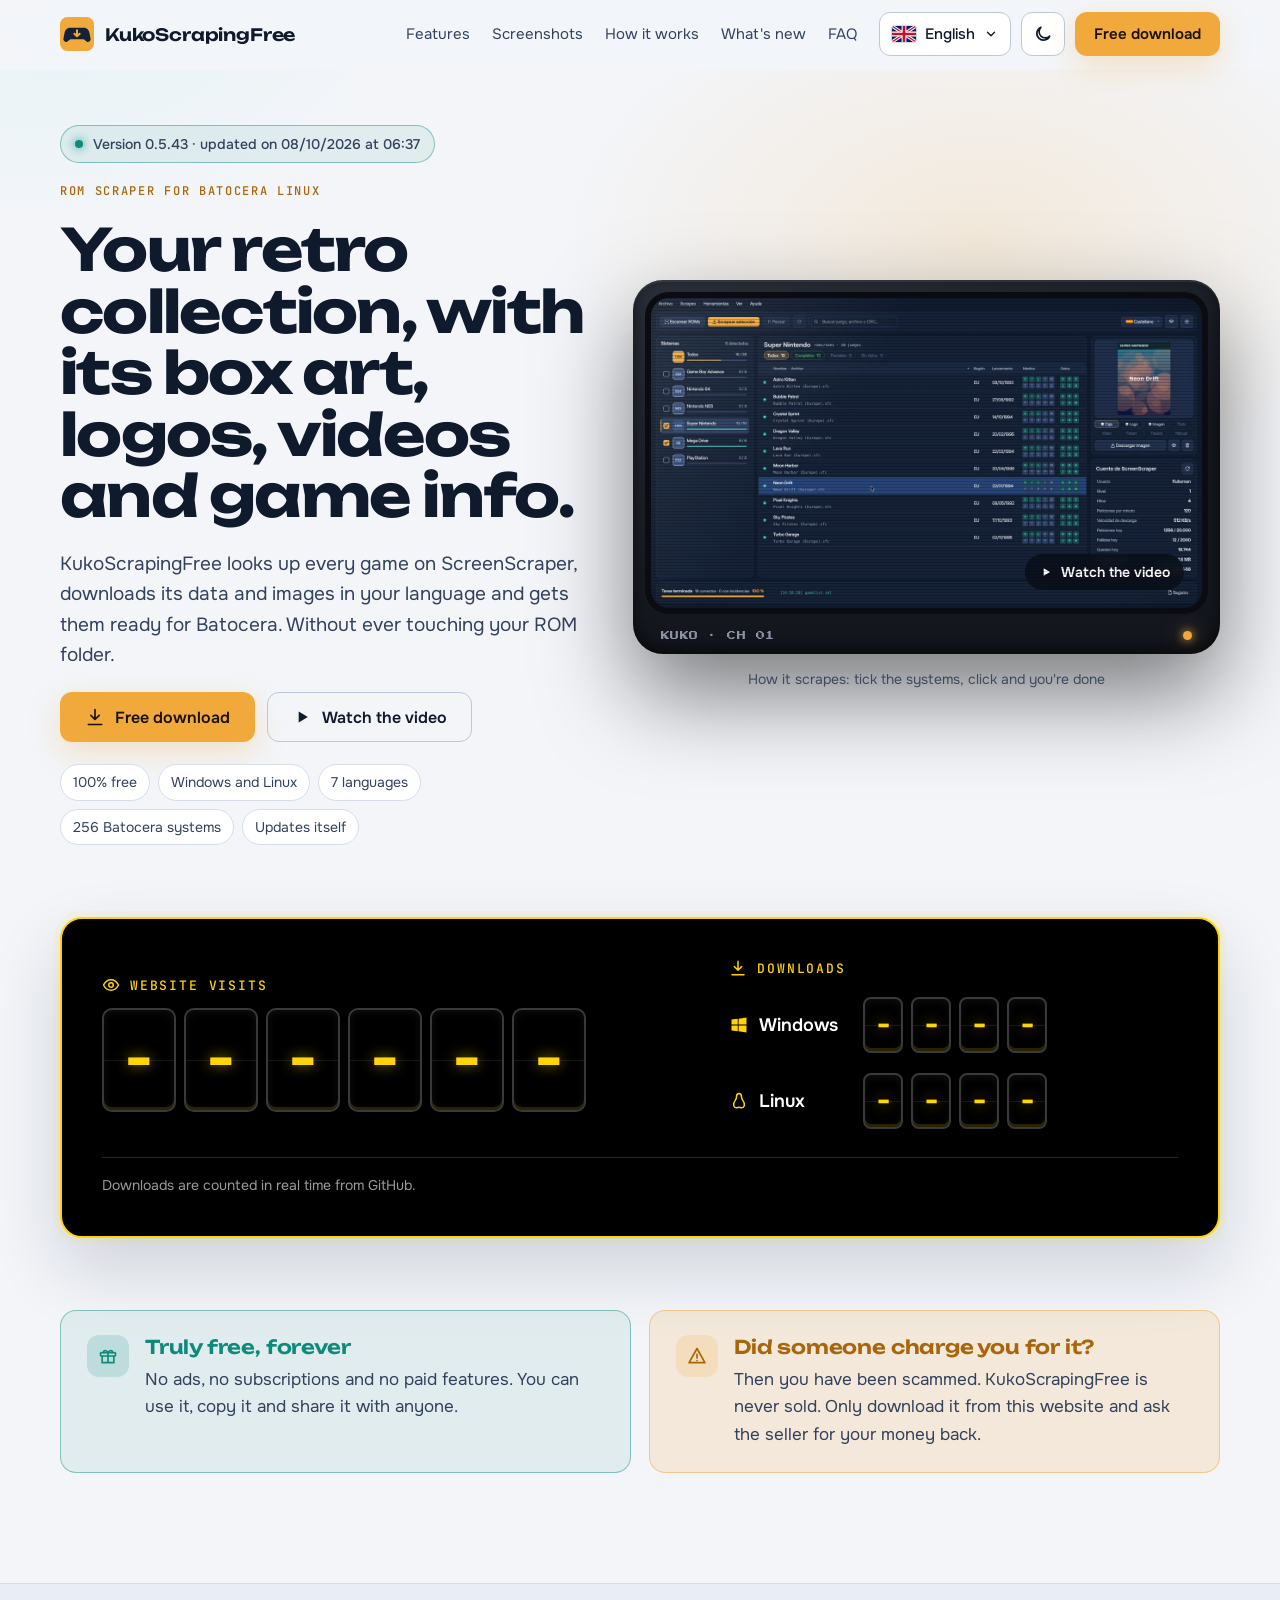
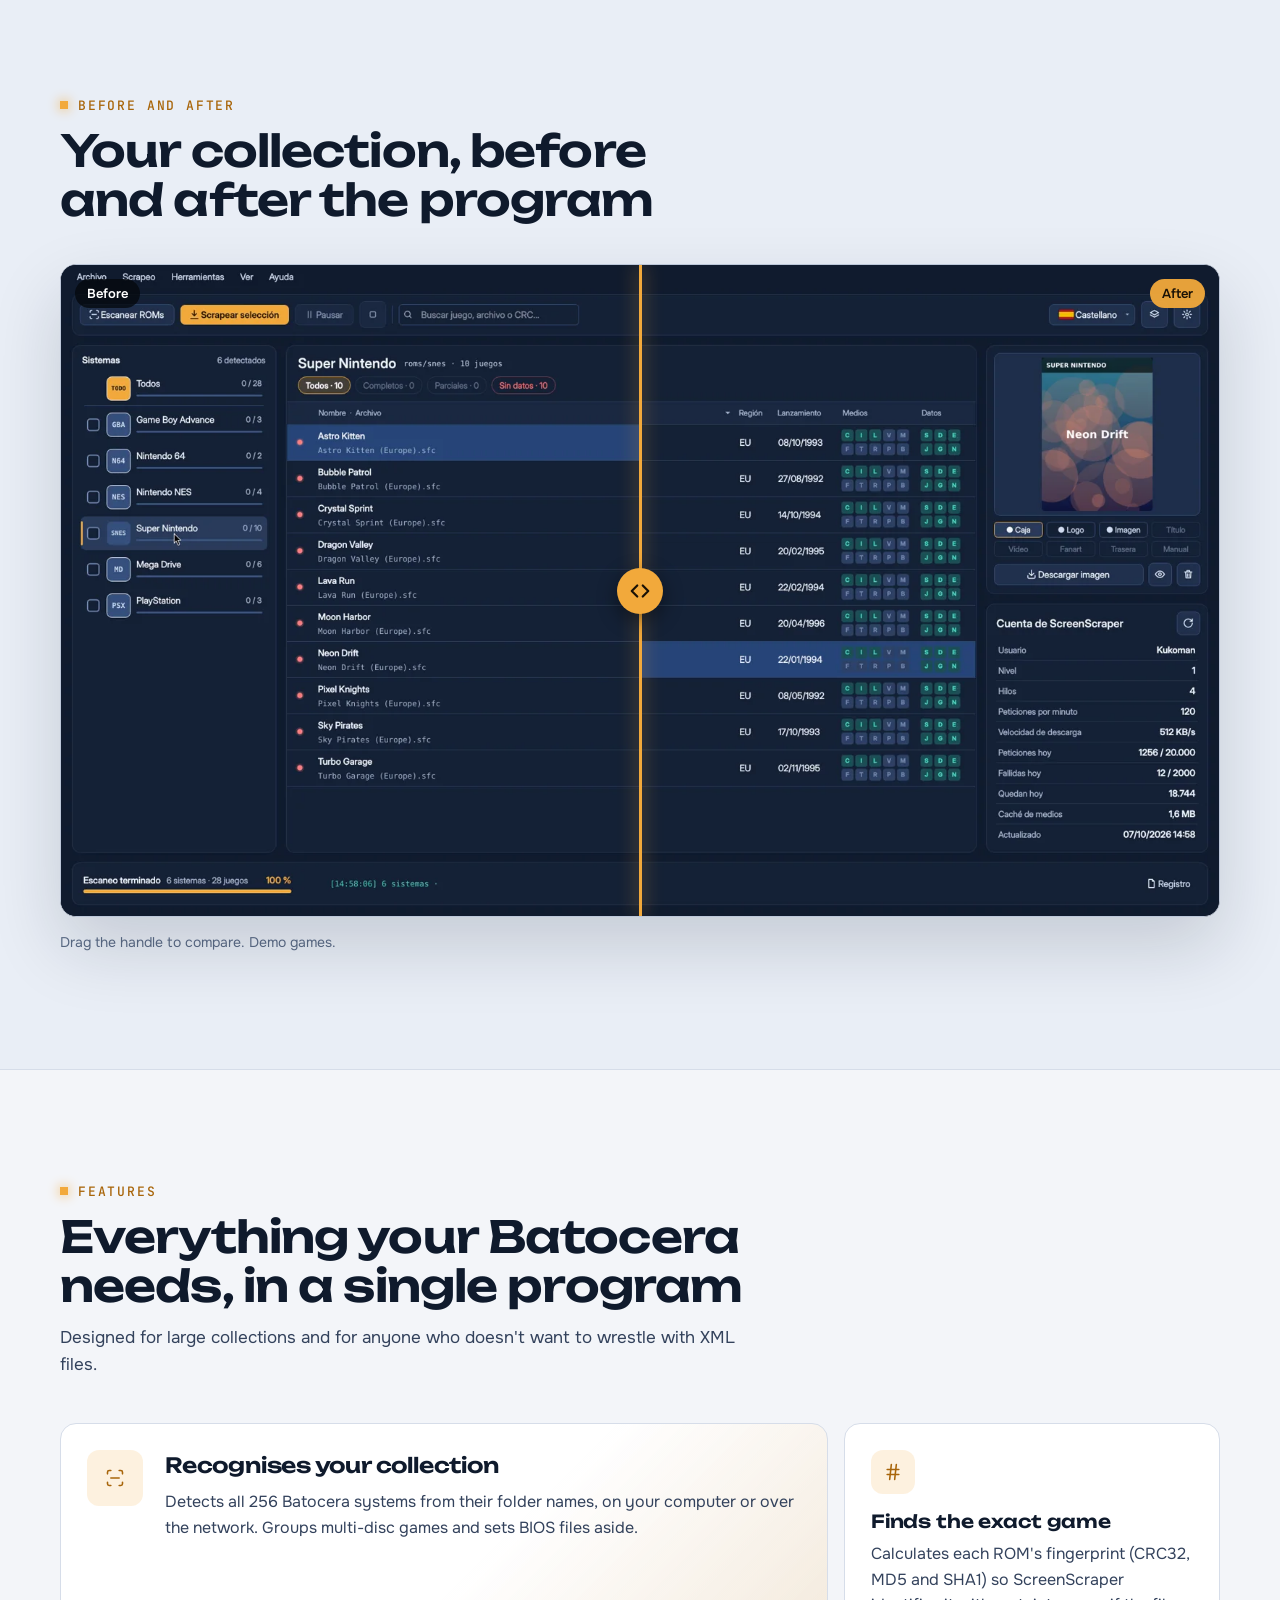
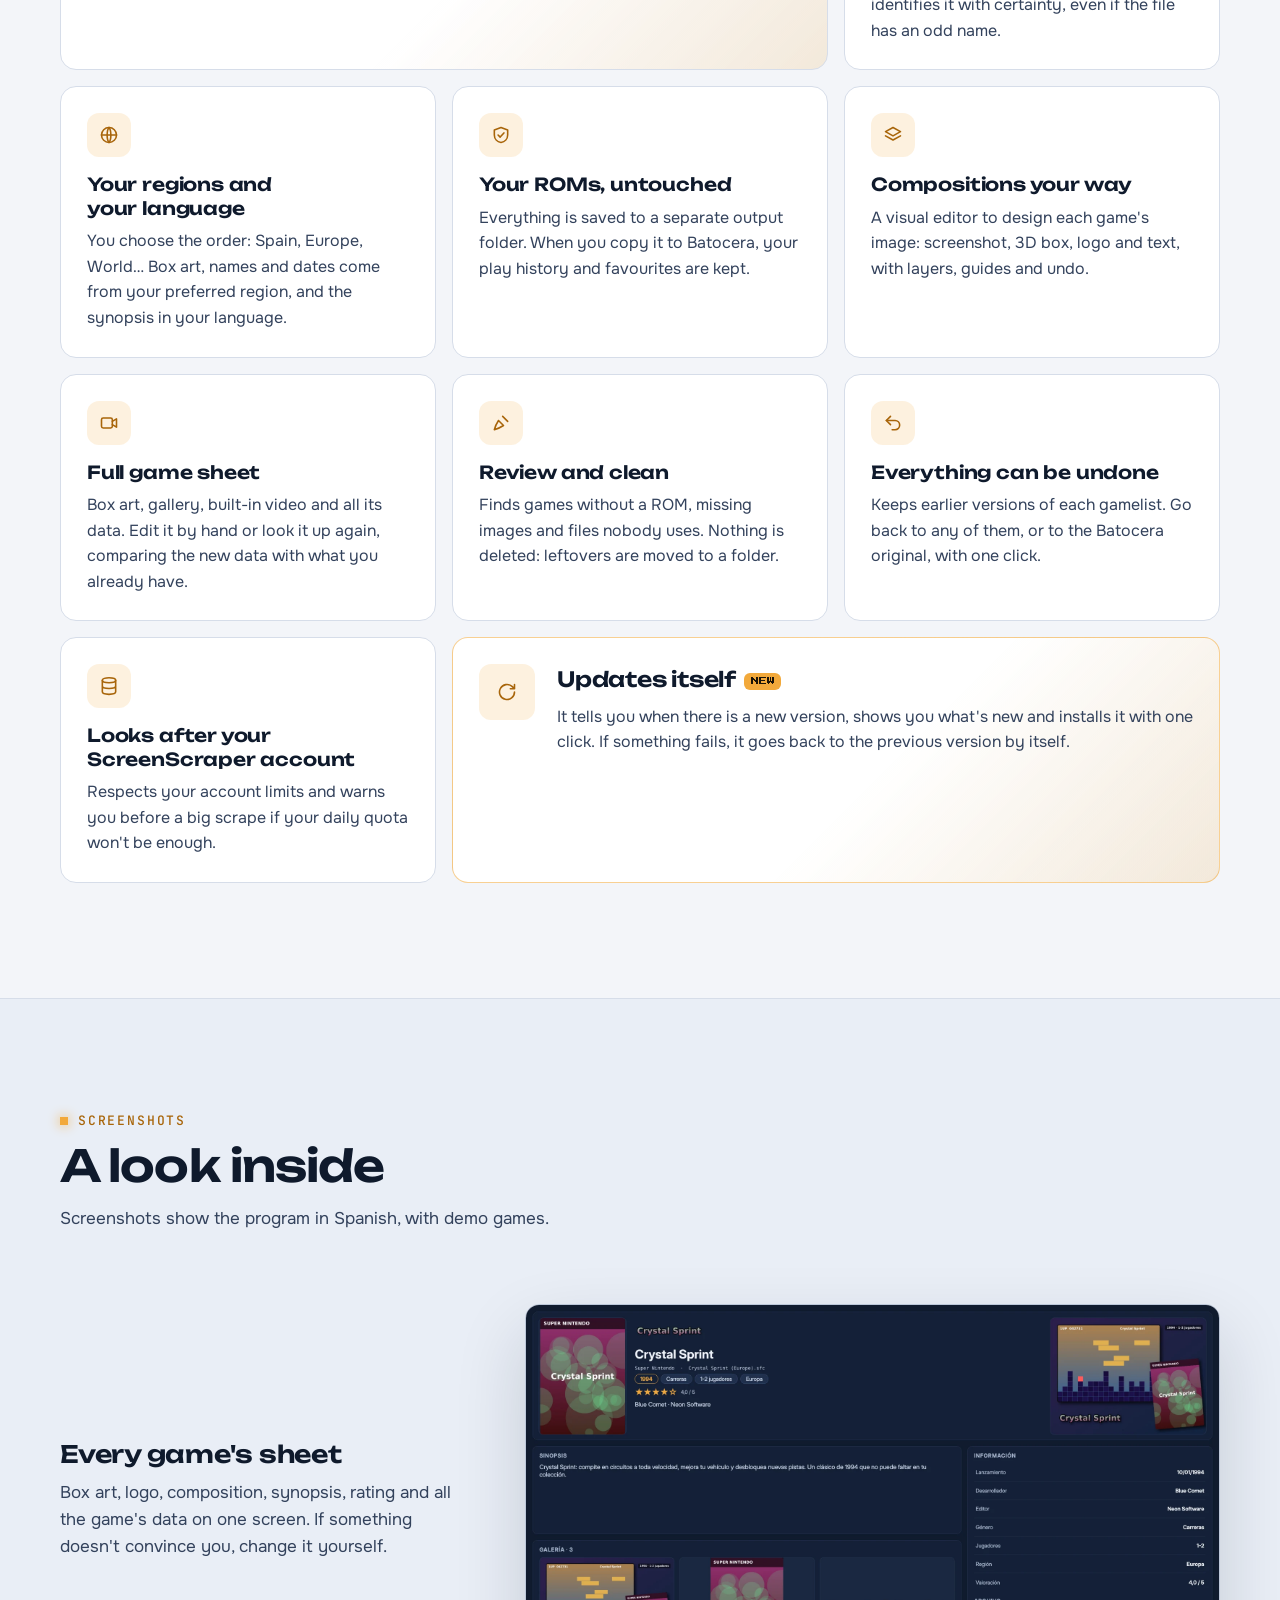
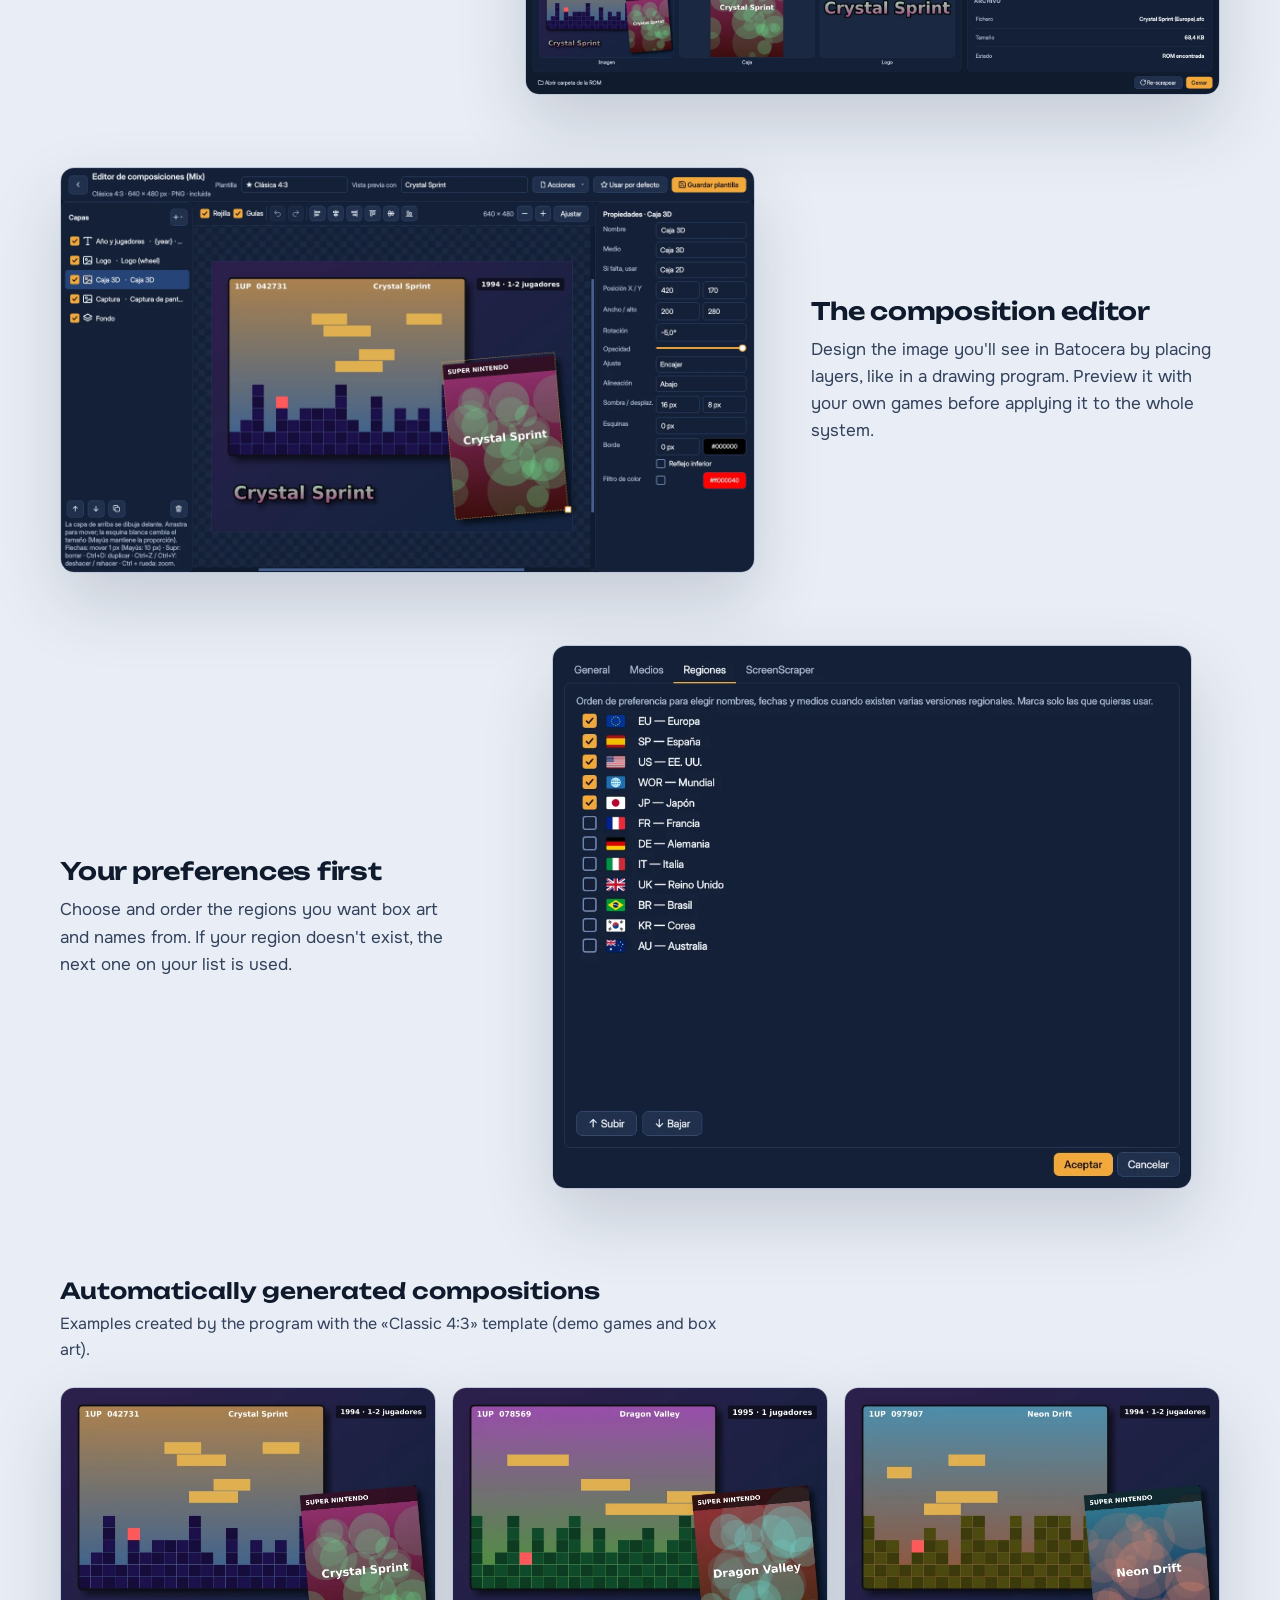
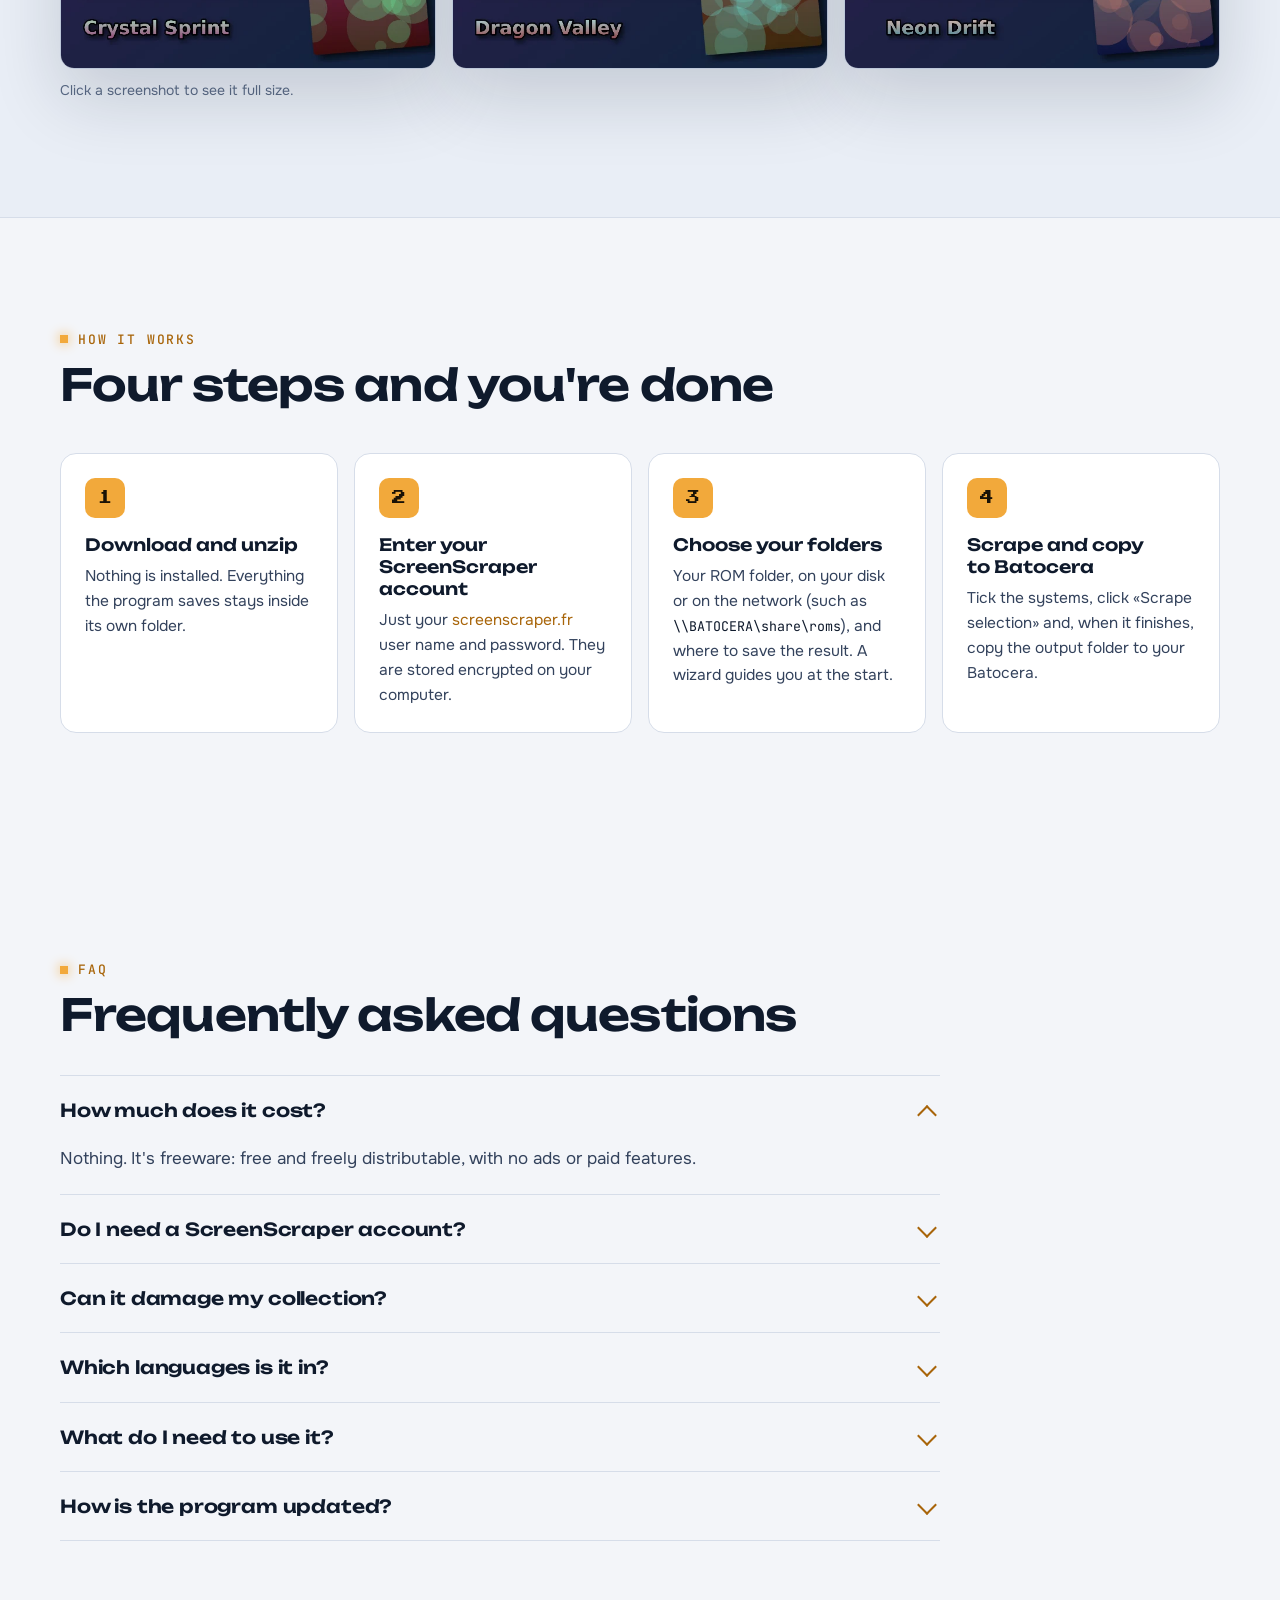
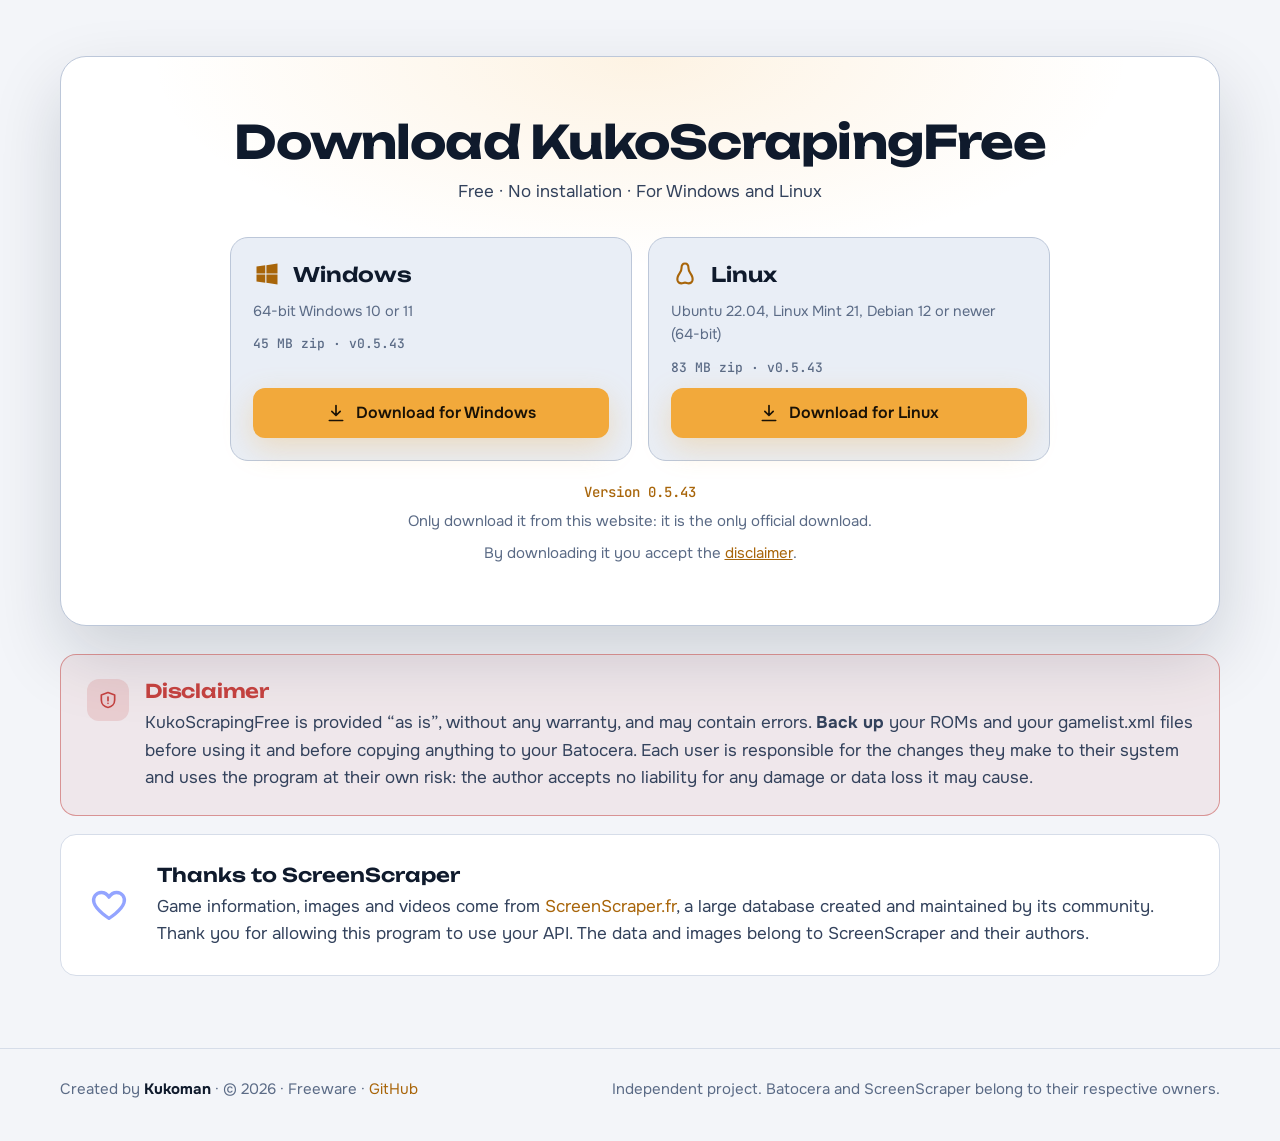
==== commit 8ba0f7c8: "Web: sección «Historial de versiones» (7 idiomas) Co-Authored-By: Claude Opus 5.5 <noreply@anthropic" ====
--- a/index.html
+++ b/index.html
@@ -213,6 +213,25 @@
 .news li::before{content:"";flex:none;width:10px;height:10px;margin-top:8px;background:var(--accent);box-shadow:0 0 10px rgba(242,169,59,.6)}
 .news .more{margin-top:16px;display:inline-block;font-size:15px}
 
+/* ---------------- historial de versiones ---------------- */
+.hist-side{position:sticky;top:96px}
+.hist{display:flex;flex-direction:column;gap:12px;min-width:0}
+.ver{background:var(--surface);border:1px solid var(--line);border-radius:14px;overflow:hidden}
+.ver.latest{border-color:color-mix(in srgb,var(--accent) 55%,transparent)}
+.ver summary{list-style:none;cursor:pointer;display:flex;align-items:center;flex-wrap:wrap;gap:6px 12px;padding:16px 46px 16px 18px;position:relative}
+.ver summary::-webkit-details-marker{display:none}
+.ver summary::after{content:"";position:absolute;right:20px;top:50%;width:10px;height:10px;margin-top:-7px;border-right:2px solid var(--accent-strong);border-bottom:2px solid var(--accent-strong);transform:rotate(45deg);transition:transform .2s}
+.ver[open] summary::after{transform:rotate(-135deg);margin-top:-2px}
+.ver-num{font:700 17px/1 var(--f-mono);color:var(--fg)}
+.ver-tag{font:400 8px/1.3 var(--f-pixel);padding:4px 7px;border-radius:6px;background:var(--accent);color:#1a1206}
+.ver-date{font-size:14px;color:var(--muted)}
+.ver ul{margin:0;padding:0 18px 16px 18px;list-style:none;display:flex;flex-direction:column;gap:8px}
+.news .ver li{display:flex;gap:12px;color:var(--fg2);font-size:15.5px;background:none;border:0;padding:0;border-radius:0}
+.news .ver li::before{width:7px;height:7px;margin-top:9px;box-shadow:none}
+.ver li::before{content:"";flex:none;width:7px;height:7px;margin-top:9px;background:var(--accent)}
+.hist-dev{margin:4px 2px 0;color:var(--muted);font-size:14px}
+@media (max-width:980px){.hist-side{position:static}}
+
 /* ---------------- preguntas ---------------- */
 .faq{max-width:880px;margin-top:36px;border-top:1px solid var(--line)}
 .faq details{border-bottom:1px solid var(--line)}
@@ -294,6 +313,7 @@
 <a class="l" href="#funciones" data-t="nav_features">Funciones</a>
 <a class="l" href="#capturas" data-t="nav_shots">Capturas</a>
 <a class="l" href="#como-funciona" data-t="nav_how">Cómo funciona</a>
+<a class="l" href="#historial" data-t="nav_news">Novedades</a>
 <a class="l" href="#preguntas" data-t="nav_faq">Preguntas</a>
 <div class="tools">
 <div class="lang" id="lang">
@@ -445,14 +465,15 @@
 </section>
 
 <!-- ============================ NOVEDADES ============================ -->
-<section id="novedades" class="band" hidden>
+<section id="historial" class="band" hidden>
 <div class="wrap sec news">
-<div>
-<p class="kicker" data-t="news_kicker">Novedades</p>
-<h2 class="h2" id="news-title"></h2>
+<div class="hist-side">
+<p class="kicker" data-t="hist_kicker">Historial de versiones</p>
+<h2 class="h2" data-t="hist_title">Mejoras y arreglos, versión a versión</h2>
+<p class="lead" data-t="hist_sub">Todo lo que cambia en cada versión: funciones nuevas, mejoras y errores corregidos.</p>
 <a class="more" href="https://github.com/kukoxbmc/KukoScrapingFree-web/releases" data-t="news_all">Ver todas las versiones en GitHub</a>
 </div>
-<ul id="news-list"></ul>
+<div id="hist-list" class="hist"></div>
 </div>
 </section>
 
@@ -520,7 +541,7 @@
 <div class="lb-bar"><span class="lb-cap">KukoScrapingFree</span><span class="lb-btns"><button type="button" id="vd-close" data-label="video_close" aria-label="Cerrar el vídeo"><svg width="20" height="20" viewBox="0 0 24 24" fill="none" stroke="currentColor" stroke-width="2.4" stroke-linecap="round" aria-hidden="true"><path d="M6 6l12 12M18 6L6 18"></path></svg></button></span></div>
 </dialog>
 
-<script src="textos.js?v=202610080856"></script>
-<script src="web.js?v=202610080856"></script>
+<script src="textos.js?v=202610082127"></script>
+<script src="web.js?v=202610082127"></script>
 </body>
 </html>
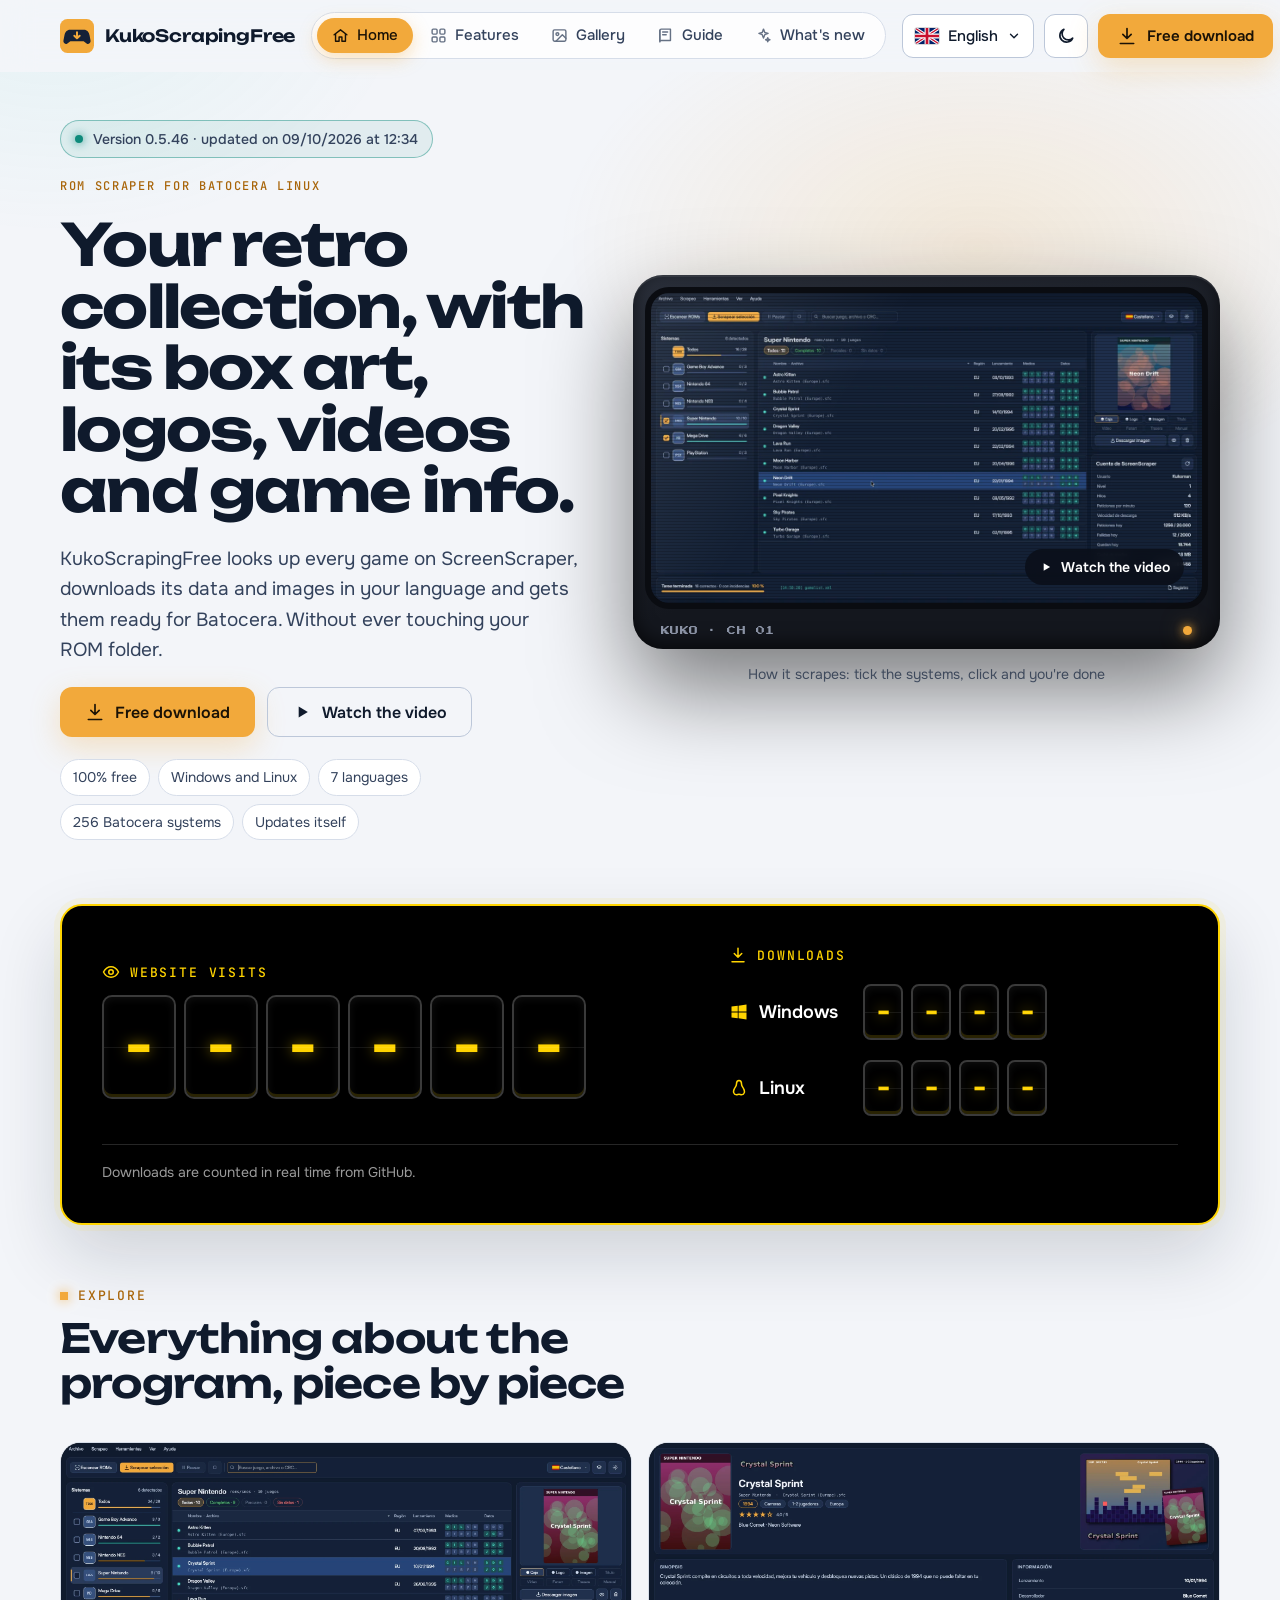
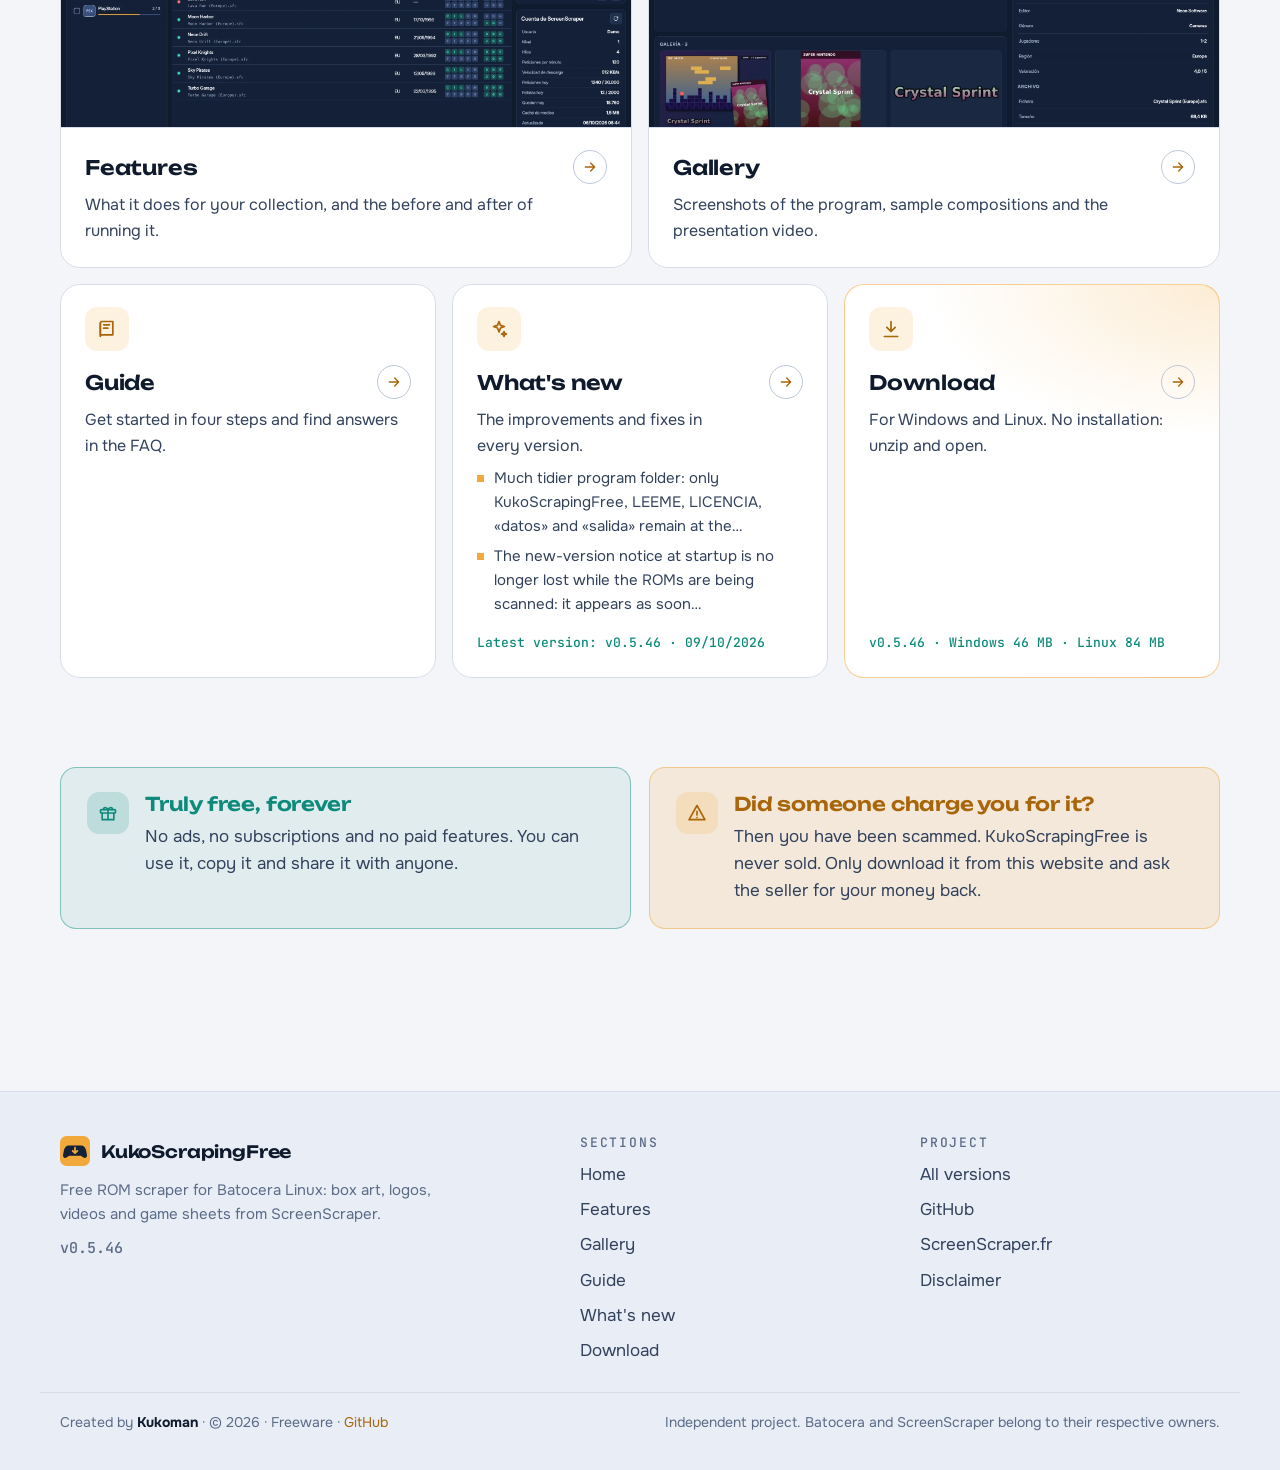
==== commit 8748d2c8: "Funciones: ajustes por sistema y scrapear solo lo que falta (0.5.47) Co-Authored-By: Claude Opus 5.5" ====
--- a/index.html
+++ b/index.html
@@ -9,6 +9,7 @@
 <link rel="icon" href="favicon.svg" type="image/svg+xml">
 <link rel="canonical" href="https://kukoxbmc.github.io/KukoScrapingFree-web/">
 <meta property="og:type" content="website">
+<meta property="og:site_name" content="KukoScrapingFree">
 <meta property="og:title" content="KukoScrapingFree — Scraper de ROMs para Batocera">
 <meta property="og:description" content="Scraper de ROMs para Batocera Linux: carátulas, logos, vídeos y fichas de tus juegos desde ScreenScraper. Gratis, en 7 idiomas, para Windows y Linux.">
 <meta property="og:url" content="https://kukoxbmc.github.io/KukoScrapingFree-web/">
@@ -17,304 +18,31 @@
 <meta property="og:image:height" content="630">
 <meta property="og:locale" content="es_ES">
 <meta name="twitter:card" content="summary_large_image">
+<script>
+/* tema guardado, antes de pintar nada (sin parpadeo) */
+try{var t=localStorage.getItem("kuko-tema");if(t==="light"||t==="dark")document.documentElement.setAttribute("data-theme",t);}catch(e){}
+var a={"funciones":"funciones.html","capturas":"galeria.html","como-funciona":"guia.html#pasos","historial":"novedades.html","preguntas":"guia.html#preguntas","descargar":"descargar.html","aviso":"descargar.html#aviso"}[location.hash.slice(1)];if(a)location.replace(a);
+</script>
 <link rel="preconnect" href="https://fonts.googleapis.com">
 <link rel="preconnect" href="https://fonts.gstatic.com" crossorigin>
 <link rel="stylesheet" href="https://fonts.googleapis.com/css2?family=Unbounded:wght@500;600;700&amp;family=Onest:wght@400;500;600;700&amp;family=JetBrains+Mono:wght@500;700&amp;family=Press+Start+2P&amp;display=swap">
-<style>
-/* Concepto: «la tele del salón». La portada es un televisor CRT donde se ve el programa
-   funcionando; el resto de la página es la ficha del juego: tarjetas sobrias en azul noche
-   con el ámbar del logo como único acento. Tema oscuro por defecto y versión clara. */
-:root{
-  --bg:#0b1220; --bg2:#0f182b; --surface:#131d33; --surface2:#1a2640; --line:#24324f; --line2:#33456b;
-  --fg:#eef2fa; --fg2:#c3cee3; --muted:#8e9fbd;
-  --accent:#f2a93b; --accent-strong:#ffbf5c; --accent-ink:#1a1206; --accent-soft:rgba(242,169,59,.12);
-  --teal:#45d8c4; --teal-soft:rgba(69,216,196,.10); --danger:#ff8a80; --danger-soft:rgba(255,138,128,.09);
-  --glass:rgba(11,18,32,.72); --shadow:0 30px 80px rgba(0,0,0,.45);
-  --crt-yellow:#ffd400;
-  --f-display:"Unbounded","Arial Black",system-ui,sans-serif;
-  --f-body:"Onest",system-ui,-apple-system,"Segoe UI",sans-serif;
-  --f-mono:"JetBrains Mono",ui-monospace,"Cascadia Mono",Consolas,monospace;
-  --f-pixel:"Press Start 2P",var(--f-mono);
-  --r:16px; --wrap:1200px;
-  color-scheme:dark;
-}
-@media (prefers-color-scheme: light){:root:not([data-theme="dark"]){
-  --bg:#f3f5f9; --bg2:#e9eef6; --surface:#ffffff; --surface2:#f1f4f9; --line:#d6dde9; --line2:#bcc7d9;
-  --fg:#0f1a2c; --fg2:#33425c; --muted:#5b6b86;
-  --accent:#f2a93b; --accent-strong:#a8650a; --accent-ink:#1a1206; --accent-soft:rgba(242,169,59,.16);
-  --teal:#0e8a7b; --teal-soft:rgba(14,138,123,.08); --danger:#c2413f; --danger-soft:rgba(194,65,63,.07);
-  --glass:rgba(243,245,249,.78); --shadow:0 30px 70px rgba(15,26,44,.16);
-  color-scheme:light;
-}}
-:root[data-theme="light"]{
-  --bg:#f3f5f9; --bg2:#e9eef6; --surface:#ffffff; --surface2:#f1f4f9; --line:#d6dde9; --line2:#bcc7d9;
-  --fg:#0f1a2c; --fg2:#33425c; --muted:#5b6b86;
-  --accent:#f2a93b; --accent-strong:#a8650a; --accent-ink:#1a1206; --accent-soft:rgba(242,169,59,.16);
-  --teal:#0e8a7b; --teal-soft:rgba(14,138,123,.08); --danger:#c2413f; --danger-soft:rgba(194,65,63,.07);
-  --glass:rgba(243,245,249,.78); --shadow:0 30px 70px rgba(15,26,44,.16);
-  color-scheme:light;
-}
-*{box-sizing:border-box}
-html{scroll-behavior:smooth}
-body{margin:0;background:var(--bg);color:var(--fg);font:400 17px/1.6 var(--f-body);-webkit-font-smoothing:antialiased}
-img,video{max-width:100%;display:block}
-a{color:var(--accent-strong);text-decoration:none}
-a:hover{text-decoration:underline}
-:focus-visible{outline:2px solid var(--accent);outline-offset:3px;border-radius:6px}
-code{font-family:var(--f-mono);font-size:.86em;color:var(--fg)}
-h1,h2,h3{text-wrap:balance}
-section[id]{scroll-margin-top:84px}
-.wrap{max-width:var(--wrap);margin:0 auto;padding-inline:20px}
-.kicker{margin:0 0 14px;font:500 13px/1 var(--f-mono);letter-spacing:.14em;text-transform:uppercase;color:var(--accent-strong);display:flex;align-items:center;gap:10px}
-.kicker::before{content:"";width:8px;height:8px;background:var(--accent);box-shadow:0 0 12px var(--accent)}
-.h2{margin:0 0 14px;font:600 clamp(28px,3.6vw,44px)/1.12 var(--f-display);letter-spacing:-.02em;max-width:820px}
-.lead{margin:0;color:var(--fg2);max-width:680px}
-.sec{padding-block:clamp(72px,9vw,120px)}
-.band{background:var(--bg2);border-block:1px solid var(--line)}
-.btn{display:inline-flex;align-items:center;gap:10px;min-height:50px;padding:12px 24px;border-radius:12px;font:600 16px/1.2 var(--f-body);border:1px solid transparent;cursor:pointer;transition:transform .15s ease,box-shadow .2s ease,background .2s ease}
-.btn:hover{text-decoration:none;transform:translateY(-1px)}
-.btn-a{background:var(--accent);color:var(--accent-ink);box-shadow:0 10px 30px rgba(242,169,59,.28)}
-.btn-a:hover{box-shadow:0 14px 36px rgba(242,169,59,.38)}
-.btn-b{background:transparent;color:var(--fg);border-color:var(--line2)}
-.btn-b:hover{border-color:var(--accent)}
-.icon{width:20px;height:20px;flex:none}
-
-/* ---------------- cabecera (cristal, fija) ---------------- */
-.top{position:sticky;top:env(safe-area-inset-top,0px);z-index:40;background:var(--glass);backdrop-filter:blur(14px) saturate(1.4);-webkit-backdrop-filter:blur(14px) saturate(1.4);border-bottom:1px solid transparent;transition:border-color .2s}
-.top.scrolled{border-bottom-color:var(--line)}
-.top-in{max-width:var(--wrap);margin:0 auto;padding:12px 20px;display:flex;align-items:center;gap:14px 24px;flex-wrap:wrap}
-.brand{display:flex;align-items:center;gap:11px;color:var(--fg);font:600 17px/1 var(--f-display);letter-spacing:-.01em}
-.brand:hover{text-decoration:none}
-.links{display:flex;align-items:center;gap:6px 22px;flex-wrap:wrap;flex:1 1 auto;justify-content:flex-end;font-size:15px}
-.links a.l{color:var(--fg2)}
-.links a.l:hover{color:var(--accent-strong);text-decoration:none}
-.tools{display:flex;align-items:center;gap:10px}
-#ico-sun,#ico-moon{display:inline-flex}
-#ico-sun[hidden],#ico-moon[hidden]{display:none}
-.ibtn{width:44px;height:44px;border-radius:11px;border:1px solid var(--line2);background:var(--surface);color:var(--fg);display:inline-flex;align-items:center;justify-content:center;cursor:pointer}
-.ibtn:hover{border-color:var(--accent)}
-.cta-s{min-height:44px;padding:10px 18px;font-size:15px}
-.lang{position:relative}
-.lang-btn{display:inline-flex;align-items:center;gap:9px;min-height:44px;padding:8px 12px;border-radius:11px;border:1px solid var(--line2);background:var(--surface);color:var(--fg);font:500 15px var(--f-body);cursor:pointer}
-.lang-btn:hover{border-color:var(--accent)}
-.flag{width:24px;height:16px;border-radius:3px;flex:none;display:block;box-shadow:0 0 0 1px rgba(127,127,127,.3)}
-.lang-menu{position:absolute;right:0;top:calc(100% + 8px);min-width:210px;margin:0;padding:6px;list-style:none;background:var(--surface);border:1px solid var(--line2);border-radius:12px;box-shadow:var(--shadow)}
-.lang-menu button{width:100%;display:flex;align-items:center;gap:12px;padding:10px 12px;border:0;border-radius:8px;background:none;color:var(--fg);font:500 15px var(--f-body);cursor:pointer;text-align:left}
-.lang-menu button:hover,.lang-menu button:focus-visible{background:var(--surface2);outline:none}
-.lang-menu button[aria-checked="true"]{color:var(--accent-strong)}
-.lang-menu button[aria-checked="true"]::after{content:"✓";margin-left:auto}
-
-/* ---------------- portada ---------------- */
-.hero{position:relative;overflow:hidden}
-.hero::before{content:"";position:absolute;inset:-20% -10% auto -10%;height:900px;background:radial-gradient(600px 380px at 72% 38%,rgba(242,169,59,.16),transparent 70%),radial-gradient(500px 340px at 12% 10%,rgba(69,216,196,.08),transparent 70%);pointer-events:none}
-.hero-in{position:relative;display:grid;grid-template-columns:minmax(0,1fr) minmax(0,1.12fr);gap:48px;align-items:center;padding-block:56px 72px}
-.hero-txt{display:flex;flex-direction:column;align-items:flex-start;gap:22px;min-width:0}
-.verline{margin:0;display:inline-flex;align-items:center;gap:10px;padding:7px 14px;border-radius:999px;background:var(--teal-soft);border:1px solid color-mix(in srgb,var(--teal) 45%,transparent);color:var(--fg2);font-size:14px;font-weight:500}
-.dot{width:8px;height:8px;border-radius:50%;background:var(--teal);box-shadow:0 0 10px var(--teal);flex:none}
-.tag{font:500 12px/1 var(--f-mono);letter-spacing:.14em;text-transform:uppercase;color:var(--accent-strong)}
-.hero h1{margin:0;font:700 clamp(34px,4.6vw,58px)/1.06 var(--f-display);letter-spacing:-.03em}
-.hero h1 em{font-style:normal;color:var(--accent-strong)}
-.hero-sub{margin:0;font-size:clamp(17px,1.6vw,19px);color:var(--fg2);max-width:560px}
-.hero-btns{display:flex;flex-wrap:wrap;gap:12px}
-.badges{display:flex;flex-wrap:wrap;gap:8px;margin:0;padding:0;list-style:none}
-.badges li{font-size:14px;color:var(--fg2);padding:6px 12px;border-radius:999px;border:1px solid var(--line);background:var(--surface)}
-
-/* el televisor */
-.tv{position:relative;min-width:0}
-.tv-body{position:relative;padding:18px 18px 46px;border-radius:30px;background:linear-gradient(160deg,#2a2f3a,#14171e 60%);box-shadow:inset 0 2px 0 rgba(255,255,255,.08),inset 0 -6px 18px rgba(0,0,0,.6),0 40px 90px rgba(0,0,0,.5)}
-.tv-screen{position:relative;border-radius:18px;overflow:hidden;background:#000;aspect-ratio:16/9;box-shadow:inset 0 0 0 2px #05070b,0 0 0 6px #0a0c11}
-.tv-screen video,.tv-screen img{width:100%;height:100%;object-fit:cover}
-.tv-screen::after{content:"";position:absolute;inset:0;background:repeating-linear-gradient(0deg,rgba(0,0,0,.18) 0 1px,transparent 1px 3px),radial-gradient(120% 90% at 50% 50%,transparent 60%,rgba(0,0,0,.45));pointer-events:none;mix-blend-mode:multiply}
-.tv-glare{position:absolute;inset:0;background:linear-gradient(125deg,rgba(255,255,255,.10),transparent 35%);pointer-events:none}
-.tv-foot{position:absolute;left:28px;right:28px;bottom:14px;display:flex;align-items:center;justify-content:space-between;gap:12px}
-.tv-label{font:400 9px/1 var(--f-pixel);color:#8b93a5;letter-spacing:.06em}
-.tv-led{width:9px;height:9px;border-radius:50%;background:#f2a93b;box-shadow:0 0 10px #f2a93b,0 0 22px rgba(242,169,59,.6);animation:led 2.6s ease-in-out infinite}
-@keyframes led{50%{opacity:.55}}
-.tv-play{position:absolute;right:18px;bottom:18px;display:inline-flex;align-items:center;gap:8px;padding:9px 14px;border-radius:999px;border:0;background:rgba(10,14,22,.78);color:#fff;font:600 14px var(--f-body);cursor:pointer;backdrop-filter:blur(6px);-webkit-backdrop-filter:blur(6px)}
-.tv-play:hover{background:rgba(242,169,59,.95);color:#1a1206}
-.tv-cap{margin:14px 6px 0;font-size:14px;color:var(--muted);text-align:center}
-
-/* ---------------- contadores (caja negra con dígitos amarillos, como pidió Kukoman) ---------------- */
-.stats{padding-block:0 72px}
-.stats-box{border-radius:22px;border:2px solid var(--crt-yellow);background:#000;padding:clamp(22px,4vw,40px);display:grid;grid-template-columns:minmax(0,1.3fr) minmax(0,1fr);gap:28px 44px;align-items:center;box-shadow:0 0 0 6px rgba(255,212,0,.08),var(--shadow);color:#fff}
-.stat-label{margin:0 0 14px;font:500 13px/1 var(--f-mono);letter-spacing:.14em;text-transform:uppercase;color:var(--crt-yellow);display:flex;align-items:center;gap:10px}
-.digits{display:flex;flex-wrap:wrap;gap:8px}
-.digit{width:clamp(38px,6.2vw,74px);height:clamp(56px,9vw,104px);display:flex;align-items:center;justify-content:center;background:#000;border:2px solid #3a3a3a;border-radius:10px;font:700 clamp(32px,5.4vw,66px)/1 var(--f-mono);color:var(--crt-yellow);text-shadow:0 0 14px rgba(255,212,0,.55);box-shadow:inset 0 -3px 0 rgba(255,212,0,.15),inset 0 2px 8px rgba(255,255,255,.06);position:relative;overflow:hidden;font-variant-numeric:tabular-nums}
-.digit::after{content:"";position:absolute;left:0;right:0;top:50%;height:1px;background:rgba(255,255,255,.08)}
-.digits.sm .digit{width:clamp(30px,3.4vw,40px);height:clamp(42px,5vw,56px);font-size:clamp(22px,2.8vw,32px);border-radius:8px}
-.dl-stats{display:flex;flex-direction:column;gap:20px}
-.dl-row{display:flex;flex-wrap:wrap;align-items:center;gap:10px 16px}
-.dl-name{display:flex;align-items:center;gap:10px;min-width:118px;font:600 18px var(--f-body);color:#fff}
-.stats-note{grid-column:1/-1;margin:0;color:#9a9a9a;font-size:14px;border-top:1px solid #262626;padding-top:16px}
-
-/* ---------------- gratis / estafa ---------------- */
-.duo{display:grid;grid-template-columns:repeat(auto-fit,minmax(min(100%,320px),1fr));gap:18px;padding-bottom:clamp(72px,9vw,110px)}
-.note{display:flex;gap:16px;align-items:flex-start;border-radius:var(--r);padding:24px 26px;border:1px solid var(--line)}
-.note h2{margin:0 0 6px;font:600 19px/1.3 var(--f-display);letter-spacing:-.01em}
-.note p{margin:0;color:var(--fg2)}
-.note .ico{flex:none;width:42px;height:42px;border-radius:12px;display:flex;align-items:center;justify-content:center}
-.n-free{background:var(--teal-soft);border-color:color-mix(in srgb,var(--teal) 45%,transparent)}
-.n-free h2{color:var(--teal)} .n-free .ico{background:color-mix(in srgb,var(--teal) 16%,transparent);color:var(--teal)}
-.n-scam{background:var(--accent-soft);border-color:color-mix(in srgb,var(--accent) 50%,transparent)}
-.n-scam h2{color:var(--accent-strong)} .n-scam .ico{background:color-mix(in srgb,var(--accent) 18%,transparent);color:var(--accent-strong)}
-.n-disc{background:var(--danger-soft);border-color:color-mix(in srgb,var(--danger) 50%,transparent)}
-.n-disc h2{color:var(--danger)} .n-disc .ico{background:color-mix(in srgb,var(--danger) 15%,transparent);color:var(--danger)}
-.n-disc a,.dlnote a{text-decoration:underline}
-
-/* ---------------- antes / después ---------------- */
-.cmp{position:relative;margin-top:40px;border-radius:var(--r);overflow:hidden;border:1px solid var(--line2);box-shadow:var(--shadow);aspect-ratio:16/9;background:#000;--pos:50%;user-select:none}
-.cmp img{position:absolute;inset:0;width:100%;height:100%;object-fit:cover}
-.cmp .before{clip-path:inset(0 calc(100% - var(--pos)) 0 0)}
-.cmp-line{position:absolute;top:0;bottom:0;left:var(--pos);width:3px;margin-left:-1.5px;background:var(--accent);box-shadow:0 0 18px rgba(242,169,59,.8);pointer-events:none}
-.cmp-knob{position:absolute;top:50%;left:var(--pos);width:46px;height:46px;margin:-23px 0 0 -23px;border-radius:50%;background:var(--accent);color:#1a1206;display:flex;align-items:center;justify-content:center;box-shadow:0 6px 20px rgba(0,0,0,.45);pointer-events:none}
-.cmp input{position:absolute;inset:0;width:100%;height:100%;margin:0;opacity:0;cursor:ew-resize}
-.cmp-tag{position:absolute;top:14px;padding:6px 12px;border-radius:999px;background:rgba(5,8,14,.78);color:#fff;font:600 13px var(--f-body);pointer-events:none}
-.cmp-tag.b{left:14px} .cmp-tag.a{right:14px;background:rgba(242,169,59,.95);color:#1a1206}
-.cmp-sub{margin:14px 0 0;color:var(--muted);font-size:14px}
-
-/* ---------------- funciones (mosaico) ---------------- */
-.bento{display:grid;grid-template-columns:repeat(3,minmax(0,1fr));gap:16px;margin-top:44px}
-.card{background:var(--surface);border:1px solid var(--line);border-radius:var(--r);padding:26px;min-width:0;transition:border-color .2s,transform .2s}
-.card:hover{border-color:var(--line2);transform:translateY(-2px)}
-.card .ico{width:44px;height:44px;border-radius:12px;background:var(--accent-soft);color:var(--accent-strong);display:flex;align-items:center;justify-content:center}
-.card h3{margin:16px 0 8px;font:600 18px/1.3 var(--f-display);letter-spacing:-.01em}
-.card p{margin:0;color:var(--fg2);font-size:16px}
-.card.wide{grid-column:span 2;display:grid;grid-template-columns:auto minmax(0,1fr);grid-template-rows:auto 1fr;gap:4px 22px;align-items:start;align-content:start;background:linear-gradient(135deg,var(--surface) 55%,var(--accent-soft))}
-.card.wide .ico{grid-row:span 2;width:56px;height:56px}
-.card.wide h3{margin:2px 0 6px;font-size:21px}
-.card.new{border-color:color-mix(in srgb,var(--accent) 55%,transparent)}
-.pill-new{display:inline-block;margin-left:8px;padding:3px 7px;border-radius:6px;background:var(--accent);color:#1a1206;font:400 8px/1.3 var(--f-pixel);vertical-align:middle}
-
-/* ---------------- capturas ---------------- */
-.shot-row{display:grid;grid-template-columns:minmax(0,1fr) minmax(0,1.7fr);gap:32px 56px;align-items:center;margin-top:72px}
-.shot-row.rev{grid-template-columns:minmax(0,1.7fr) minmax(0,1fr)}
-.shot-row.rev .txt{order:2}
-.shot-row h3{margin:0 0 10px;font:600 24px/1.25 var(--f-display);letter-spacing:-.01em}
-.shot-row p{margin:0;color:var(--fg2)}
-.zoom{display:block;width:100%;padding:0;border:1px solid var(--line2);border-radius:14px;overflow:hidden;background:var(--surface);cursor:zoom-in;box-shadow:var(--shadow);position:relative}
-.zoom img{width:100%;height:auto;transition:transform .5s ease}
-.zoom:hover img{transform:scale(1.02)}
-.zoom::after{content:"";position:absolute;right:12px;bottom:12px;width:36px;height:36px;border-radius:10px;background:rgba(5,8,14,.72) url("data:image/svg+xml,%3Csvg xmlns='http://www.w3.org/2000/svg' viewBox='0 0 24 24' fill='none' stroke='white' stroke-width='2' stroke-linecap='round'%3E%3Cpath d='M15 3h6v6M9 21H3v-6M21 3l-7 7M3 21l7-7'/%3E%3C/svg%3E") center/18px no-repeat;opacity:0;transition:opacity .2s}
-.zoom:hover::after,.zoom:focus-visible::after{opacity:1}
-.mixes{display:grid;grid-template-columns:repeat(3,minmax(0,1fr));gap:16px;margin-top:24px}
-.hint{margin:10px 0 0;color:var(--muted);font-size:14px}
-
-/* ---------------- cómo funciona ---------------- */
-.steps{list-style:none;margin:44px 0 0;padding:0;display:grid;grid-template-columns:repeat(4,minmax(0,1fr));gap:16px;counter-reset:s;position:relative}
-.steps li{position:relative;background:var(--surface);border:1px solid var(--line);border-radius:var(--r);padding:24px;min-width:0}
-.steps .n{display:inline-flex;align-items:center;justify-content:center;width:40px;height:40px;border-radius:10px;background:var(--accent);color:#1a1206;font:400 14px/1 var(--f-pixel)}
-.steps h3{margin:16px 0 8px;font:600 17px/1.3 var(--f-display)}
-.steps p{margin:0;color:var(--fg2);font-size:15.5px}
-
-/* ---------------- novedades ---------------- */
-.news{display:grid;grid-template-columns:minmax(0,1fr) minmax(0,1.6fr);gap:28px 56px;align-items:start}
-.news ul{margin:0;padding:0;list-style:none;display:flex;flex-direction:column;gap:12px}
-.news li{display:flex;gap:14px;align-items:flex-start;background:var(--surface);border:1px solid var(--line);border-radius:12px;padding:16px 18px;color:var(--fg2)}
-.news li::before{content:"";flex:none;width:10px;height:10px;margin-top:8px;background:var(--accent);box-shadow:0 0 10px rgba(242,169,59,.6)}
-.news .more{margin-top:16px;display:inline-block;font-size:15px}
-
-/* ---------------- historial de versiones ---------------- */
-.hist-side{position:sticky;top:96px}
-.hist{display:flex;flex-direction:column;gap:12px;min-width:0}
-.ver{background:var(--surface);border:1px solid var(--line);border-radius:14px;overflow:hidden}
-.ver.latest{border-color:color-mix(in srgb,var(--accent) 55%,transparent)}
-.ver summary{list-style:none;cursor:pointer;display:flex;align-items:center;flex-wrap:wrap;gap:6px 12px;padding:16px 46px 16px 18px;position:relative}
-.ver summary::-webkit-details-marker{display:none}
-.ver summary::after{content:"";position:absolute;right:20px;top:50%;width:10px;height:10px;margin-top:-7px;border-right:2px solid var(--accent-strong);border-bottom:2px solid var(--accent-strong);transform:rotate(45deg);transition:transform .2s}
-.ver[open] summary::after{transform:rotate(-135deg);margin-top:-2px}
-.ver-num{font:700 17px/1 var(--f-mono);color:var(--fg)}
-.ver-tag{font:400 8px/1.3 var(--f-pixel);padding:4px 7px;border-radius:6px;background:var(--accent);color:#1a1206}
-.ver-date{font-size:14px;color:var(--muted)}
-.ver ul{margin:0;padding:0 18px 16px 18px;list-style:none;display:flex;flex-direction:column;gap:8px}
-.news .ver li{display:flex;gap:12px;color:var(--fg2);font-size:15.5px;background:none;border:0;padding:0;border-radius:0}
-.news .ver li::before{width:7px;height:7px;margin-top:9px;box-shadow:none}
-.ver li::before{content:"";flex:none;width:7px;height:7px;margin-top:9px;background:var(--accent)}
-.hist-dev{margin:4px 2px 0;color:var(--muted);font-size:14px}
-@media (max-width:980px){.hist-side{position:static}}
-
-/* ---------------- preguntas ---------------- */
-.faq{max-width:880px;margin-top:36px;border-top:1px solid var(--line)}
-.faq details{border-bottom:1px solid var(--line)}
-.faq summary{list-style:none;cursor:pointer;padding:22px 44px 22px 0;position:relative;font:600 18px/1.35 var(--f-display);letter-spacing:-.01em}
-.faq summary::-webkit-details-marker{display:none}
-.faq summary::after{content:"";position:absolute;right:6px;top:50%;width:12px;height:12px;margin-top:-8px;border-right:2px solid var(--accent-strong);border-bottom:2px solid var(--accent-strong);transform:rotate(45deg);transition:transform .2s}
-.faq details[open] summary::after{transform:rotate(-135deg);margin-top:-2px}
-.faq details p{margin:0 0 22px;color:var(--fg2);max-width:760px}
-
-/* ---------------- descarga ---------------- */
-.dl{border-radius:26px;border:1px solid var(--line2);background:radial-gradient(700px 300px at 50% 0%,rgba(242,169,59,.14),transparent 70%),var(--surface);padding:clamp(28px,5vw,60px);text-align:center;box-shadow:var(--shadow)}
-.dl h2{margin:0 0 10px;font:700 clamp(28px,3.8vw,46px)/1.1 var(--f-display);letter-spacing:-.02em}
-.dl .lead{margin:0 auto}
-.oscards{display:grid;grid-template-columns:repeat(2,minmax(0,1fr));gap:16px;margin:32px auto 0;max-width:820px;text-align:left}
-.os{border:1px solid var(--line2);border-radius:18px;padding:22px;background:var(--bg2);display:flex;flex-direction:column;gap:12px;min-width:0}
-.os-head{display:flex;align-items:center;gap:12px;font:600 20px var(--f-display)}
-.os-head .icon{width:28px;height:28px;color:var(--accent-strong)}
-.os p{margin:0;color:var(--muted);font-size:14.5px}
-.os .btn{justify-content:center;margin-top:auto}
-.os-meta{font:500 13px var(--f-mono);color:var(--muted)}
-.dlv{margin:22px 0 0;font:500 14px var(--f-mono);color:var(--accent-strong)}
-.dl .small{margin:8px 0 0;color:var(--muted);font-size:15px}
-
-/* ---------------- pie ---------------- */
-.ss{display:flex;flex-wrap:wrap;gap:18px 28px;align-items:center;border:1px solid var(--line);background:var(--surface);border-radius:var(--r);padding:28px}
-.ss h2{margin:0 0 6px;font:600 19px var(--f-display)}
-.ss p{margin:0;color:var(--fg2)}
-footer{border-top:1px solid var(--line);margin-top:72px}
-.foot{max-width:var(--wrap);margin:0 auto;padding:28px 20px 40px;display:flex;flex-wrap:wrap;gap:10px 32px;justify-content:space-between;color:var(--muted);font-size:15px}
-footer b{color:var(--fg)}
-
-/* ---------------- ventanas: galería y vídeo ---------------- */
-dialog{border:0;padding:0;background:transparent;max-width:min(1400px,94vw);max-height:92vh;color:#fff}
-dialog::backdrop{background:rgba(3,6,12,.86);backdrop-filter:blur(4px)}
-.lb-img{max-height:82vh;width:auto;margin:0 auto;border-radius:12px;box-shadow:0 30px 90px rgba(0,0,0,.6)}
-.lb-bar{display:flex;align-items:center;justify-content:space-between;gap:12px;margin-top:12px}
-.lb-cap{font-size:15px;color:#d5dcea;min-width:0}
-.lb-btns{display:flex;gap:8px;flex:none}
-.lb-btns button{width:44px;height:44px;border-radius:11px;border:1px solid rgba(255,255,255,.22);background:rgba(255,255,255,.06);color:#fff;cursor:pointer;display:inline-flex;align-items:center;justify-content:center}
-.lb-btns button:hover{border-color:#f2a93b}
-.vid{width:min(1200px,94vw);aspect-ratio:16/9;background:#000;border-radius:12px}
-
-/* ---------------- aparecer al bajar (solo si hay JavaScript y movimiento) ---------------- */
-.rv-wait{opacity:0;transform:translateY(22px)}
-.rv-in{opacity:1;transform:none;transition:opacity .7s ease,transform .7s cubic-bezier(.2,.7,.2,1)}
-
-@media (max-width:980px){
-  .hero-in{grid-template-columns:1fr;padding-block:36px 56px}
-  .stats-box{grid-template-columns:1fr}
-  .bento{grid-template-columns:repeat(2,minmax(0,1fr))}
-  .steps{grid-template-columns:repeat(2,minmax(0,1fr))}
-  .news{grid-template-columns:1fr}
-  .shot-row,.shot-row.rev{grid-template-columns:1fr}
-  .shot-row.rev .txt{order:0}
-}
-@media (max-width:640px){
-  .links a.l{display:none}
-  .bento,.steps,.mixes,.oscards{grid-template-columns:1fr}
-  .card.wide{grid-column:auto;grid-template-columns:1fr}
-  .card.wide .ico{grid-row:auto}
-  .tv-body{padding:10px 10px 34px;border-radius:20px}
-  .tv-foot{left:16px;right:16px;bottom:10px}
-}
-@media (prefers-reduced-motion:reduce){
-  html{scroll-behavior:auto}
-  .tv-led{animation:none}
-  .rv-wait{opacity:1;transform:none}
-  *{transition:none!important}
-}
-</style>
+<link rel="stylesheet" href="css/web.css?v=202610100623">
 </head>
 <body>
-
-<!-- ============================ CABECERA ============================ -->
+<a class="skip" href="#contenido" data-t="skip">Saltar al contenido</a>
+<div class="carga" id="carga" aria-hidden="true"></div>
+
+<!-- ============================ CABECERA (igual en todos los módulos) ============================ -->
 <header class="top" id="top">
 <div class="top-in">
-<a href="#inicio" class="brand"><svg width="34" height="34" viewBox="0 0 64 64" aria-hidden="true"><rect width="64" height="64" rx="14" fill="#f2a93b"></rect><path fill="#152137" d="M19 20h26c6 0 9.5 4.5 10.6 10.5l1.9 10.2c.9 4.8-3.7 7.8-7.4 5.2L44.5 42h-25l-5.6 3.9c-3.7 2.6-8.3-.4-7.4-5.2l1.9-10.2C9.5 24.5 13 20 19 20z"></path><path d="M32 25v11M27 31.5l5 5 5-5" fill="none" stroke="#f2a93b" stroke-width="3.8" stroke-linecap="round" stroke-linejoin="round"></path></svg>KukoScrapingFree</a>
-<nav class="links" aria-label="Secciones">
-<a class="l" href="#funciones" data-t="nav_features">Funciones</a>
-<a class="l" href="#capturas" data-t="nav_shots">Capturas</a>
-<a class="l" href="#como-funciona" data-t="nav_how">Cómo funciona</a>
-<a class="l" href="#historial" data-t="nav_news">Novedades</a>
-<a class="l" href="#preguntas" data-t="nav_faq">Preguntas</a>
+<a href="index.html" class="brand" data-nav="inicio"><svg width="34" height="34" viewBox="0 0 64 64" aria-hidden="true"><rect width="64" height="64" rx="14" fill="#f2a93b"></rect><path fill="#152137" d="M19 20h26c6 0 9.5 4.5 10.6 10.5l1.9 10.2c.9 4.8-3.7 7.8-7.4 5.2L44.5 42h-25l-5.6 3.9c-3.7 2.6-8.3-.4-7.4-5.2l1.9-10.2C9.5 24.5 13 20 19 20z"></path><path d="M32 25v11M27 31.5l5 5 5-5" fill="none" stroke="#f2a93b" stroke-width="3.8" stroke-linecap="round" stroke-linejoin="round"></path></svg><span>KukoScrapingFree</span></a>
+<nav class="nav" aria-label="Secciones" data-label="nav_label">
+<a href="index.html" data-nav="inicio" aria-current="page"><svg viewBox="0 0 24 24" fill="none" stroke="currentColor" stroke-width="2" stroke-linecap="round" stroke-linejoin="round" aria-hidden="true"><path d="M3 11l9-7 9 7"></path><path d="M5 10v10h5v-6h4v6h5V10"></path></svg><span data-t="nav_home">Inicio</span></a>
+<a href="funciones.html" data-nav="funciones"><svg viewBox="0 0 24 24" fill="none" stroke="currentColor" stroke-width="2" stroke-linecap="round" stroke-linejoin="round" aria-hidden="true"><rect x="3" y="3" width="7" height="7" rx="1.5"></rect><rect x="14" y="3" width="7" height="7" rx="1.5"></rect><rect x="3" y="14" width="7" height="7" rx="1.5"></rect><rect x="14" y="14" width="7" height="7" rx="1.5"></rect></svg><span data-t="nav_features">Funciones</span></a>
+<a href="galeria.html" data-nav="galeria"><svg viewBox="0 0 24 24" fill="none" stroke="currentColor" stroke-width="2" stroke-linecap="round" stroke-linejoin="round" aria-hidden="true"><rect x="3" y="4" width="18" height="16" rx="2"></rect><circle cx="9" cy="10" r="2"></circle><path d="M21 16l-5-5-9 9"></path></svg><span data-t="nav_gallery">Galería</span></a>
+<a href="guia.html" data-nav="guia"><svg viewBox="0 0 24 24" fill="none" stroke="currentColor" stroke-width="2" stroke-linecap="round" stroke-linejoin="round" aria-hidden="true"><path d="M4 5a2 2 0 0 1 2-2h13v16H6a2 2 0 0 0-2 2z"></path><path d="M4 19V5M8 7h7M8 11h5"></path></svg><span data-t="nav_guide">Guía</span></a>
+<a href="novedades.html" data-nav="novedades"><svg viewBox="0 0 24 24" fill="none" stroke="currentColor" stroke-width="2" stroke-linecap="round" stroke-linejoin="round" aria-hidden="true"><path d="M12 3l1.8 4.7L18.5 9l-4.7 1.8L12 15.5l-1.8-4.7L5.5 9l4.7-1.3z"></path><path d="M18 15l.8 2.2L21 18l-2.2.8L18 21l-.8-2.2L15 18l2.2-.8z"></path></svg><span data-t="nav_news">Novedades</span></a>
+</nav>
 <div class="tools">
 <div class="lang" id="lang">
 <button type="button" class="lang-btn" id="lang-btn" aria-haspopup="true" aria-expanded="false" title="Idioma" data-title="lang_label"><span id="lang-flag"></span><span id="lang-name">Español</span><svg width="14" height="14" viewBox="0 0 24 24" fill="none" stroke="currentColor" stroke-width="2.4" stroke-linecap="round" stroke-linejoin="round" aria-hidden="true"><path d="M6 9l6 6 6-6"></path></svg></button>
@@ -324,23 +52,23 @@
 <span id="ico-sun"><svg class="icon" viewBox="0 0 24 24" fill="none" stroke="currentColor" stroke-width="2" stroke-linecap="round" aria-hidden="true"><circle cx="12" cy="12" r="4"></circle><path d="M12 2v2M12 20v2M4.9 4.9l1.4 1.4M17.7 17.7l1.4 1.4M2 12h2M20 12h2M4.9 19.1l1.4-1.4M17.7 6.3l1.4-1.4"></path></svg></span>
 <span id="ico-moon" hidden><svg class="icon" viewBox="0 0 24 24" fill="none" stroke="currentColor" stroke-width="2" stroke-linecap="round" stroke-linejoin="round" aria-hidden="true"><path d="M20 14.5A8 8 0 1 1 9.5 4a6.5 6.5 0 0 0 10.5 10.5z"></path></svg></span>
 </button>
-<a class="btn btn-a cta-s" href="#descargar" data-t="nav_download">Descargar gratis</a>
-</div>
-</nav>
+<a class="btn btn-a cta-s" href="descargar.html" data-nav="descargar"><svg class="icon" viewBox="0 0 24 24" fill="none" stroke="currentColor" stroke-width="2" stroke-linecap="round" stroke-linejoin="round" aria-hidden="true"><path d="M12 3v12M7 10l5 5 5-5M4 21h16"></path></svg><span data-t="nav_download">Descargar gratis</span></a>
+</div>
 </div>
 </header>
 
-<main>
+<!-- ============================ CONTENIDO DEL MÓDULO ============================ -->
+<main id="contenido" data-pagina="inicio" data-mt="meta_title" data-md="meta_desc">
 <!-- ============================ PORTADA ============================ -->
-<section id="inicio" class="hero">
+<section class="hero">
 <div class="wrap hero-in">
 <div class="hero-txt">
-<p id="ver-line" class="verline" hidden><span class="dot" aria-hidden="true"></span><span id="ver-text"></span></p>
+<a href="novedades.html" id="ver-line" class="verline" hidden><span class="dot" aria-hidden="true"></span><span id="ver-text"></span></a>
 <span class="tag" data-t="hero_tag">Scraper de ROMs para Batocera Linux</span>
-<h1 data-t="hero_title">Tu colección retro, con sus carátulas, logos, vídeos y fichas.</h1>
+<h1 tabindex="-1" data-t="hero_title">Tu colección retro, con sus carátulas, logos, vídeos y fichas.</h1>
 <p class="hero-sub" data-t="hero_sub">KukoScrapingFree busca cada juego en ScreenScraper, descarga sus datos e imágenes en tu idioma y los deja listos para Batocera. Sin tocar nunca tu carpeta de ROMs.</p>
 <div class="hero-btns">
-<a href="#descargar" class="btn btn-a"><svg class="icon" viewBox="0 0 24 24" fill="none" stroke="currentColor" stroke-width="2" stroke-linecap="round" stroke-linejoin="round" aria-hidden="true"><path d="M12 3v12M7 10l5 5 5-5M4 21h16"></path></svg><span data-t="btn_download">Descargar gratis</span></a>
+<a href="descargar.html" class="btn btn-a"><svg class="icon" viewBox="0 0 24 24" fill="none" stroke="currentColor" stroke-width="2" stroke-linecap="round" stroke-linejoin="round" aria-hidden="true"><path d="M12 3v12M7 10l5 5 5-5M4 21h16"></path></svg><span data-t="btn_download">Descargar gratis</span></a>
 <button type="button" class="btn btn-b" data-video><svg class="icon" viewBox="0 0 24 24" fill="currentColor" aria-hidden="true"><path d="M8 5.5v13l11-6.5z"></path></svg><span data-t="hero_watch">Ver el vídeo</span></button>
 </div>
 <ul class="badges">
@@ -351,7 +79,7 @@
 <li data-t="badge_update">Se actualiza solo</li>
 </ul>
 </div>
-<figure class="tv" style="margin:0">
+<figure class="tv">
 <div class="tv-body">
 <div class="tv-screen">
 <video id="hero-video" autoplay muted loop playsinline preload="metadata" poster="imagenes/poster.webp" src="video/bucle.mp4" data-alt="alt_main" aria-label="KukoScrapingFree scrapeando Super Nintendo y Mega Drive"></video>
@@ -381,151 +109,80 @@
 </div>
 </section>
 
+<!-- ============================ EXPLORA ============================ -->
+<section class="wrap">
+<p class="kicker" data-t="exp_kicker">Explora</p>
+<h2 class="h2" data-t="exp_title">Todo sobre el programa, por partes</h2>
+<div class="explore">
+<a class="xcard big rv" href="funciones.html">
+<div class="pic"><img src="imagenes/principal.webp" width="1916" height="1076" loading="lazy" decoding="async" alt="" ></div>
+<div class="body"><h3><span data-t="nav_features">Funciones</span><span class="arrow"><svg width="16" height="16" viewBox="0 0 24 24" fill="none" stroke="currentColor" stroke-width="2" stroke-linecap="round" stroke-linejoin="round" aria-hidden="true"><path d="M5 12h14M13 6l6 6-6 6"></path></svg></span></h3><p data-t="exp_feat">Lo que hace por tu colección, y el antes y después de pasar por el programa.</p></div>
+</a>
+<a class="xcard big rv" href="galeria.html">
+<div class="pic"><img src="imagenes/ficha.webp" width="1916" height="1076" loading="lazy" decoding="async" alt=""></div>
+<div class="body"><h3><span data-t="nav_gallery">Galería</span><span class="arrow"><svg width="16" height="16" viewBox="0 0 24 24" fill="none" stroke="currentColor" stroke-width="2" stroke-linecap="round" stroke-linejoin="round" aria-hidden="true"><path d="M5 12h14M13 6l6 6-6 6"></path></svg></span></h3><p data-t="exp_gal">Capturas del programa, composiciones de ejemplo y el vídeo de presentación.</p></div>
+</a>
+<a class="xcard rv" href="guia.html">
+<div class="body"><span class="ico"><svg class="icon" viewBox="0 0 24 24" fill="none" stroke="currentColor" stroke-width="2" stroke-linecap="round" stroke-linejoin="round" aria-hidden="true"><path d="M4 5a2 2 0 0 1 2-2h13v16H6a2 2 0 0 0-2 2z"></path><path d="M4 19V5M8 7h7M8 11h5"></path></svg></span><h3><span data-t="nav_guide">Guía</span><span class="arrow"><svg width="16" height="16" viewBox="0 0 24 24" fill="none" stroke="currentColor" stroke-width="2" stroke-linecap="round" stroke-linejoin="round" aria-hidden="true"><path d="M5 12h14M13 6l6 6-6 6"></path></svg></span></h3><p data-t="exp_guide">Empieza en cuatro pasos y resuelve tus dudas en las preguntas frecuentes.</p></div>
+</a>
+<a class="xcard rv" href="novedades.html">
+<div class="body"><span class="ico"><svg class="icon" viewBox="0 0 24 24" fill="none" stroke="currentColor" stroke-width="2" stroke-linecap="round" stroke-linejoin="round" aria-hidden="true"><path d="M12 3l1.8 4.7L18.5 9l-4.7 1.8L12 15.5l-1.8-4.7L5.5 9l4.7-1.3z"></path><path d="M18 15l.8 2.2L21 18l-2.2.8L18 21l-.8-2.2L15 18l2.2-.8z"></path></svg></span><h3><span data-t="nav_news">Novedades</span><span class="arrow"><svg width="16" height="16" viewBox="0 0 24 24" fill="none" stroke="currentColor" stroke-width="2" stroke-linecap="round" stroke-linejoin="round" aria-hidden="true"><path d="M5 12h14M13 6l6 6-6 6"></path></svg></span></h3><p data-t="exp_news">Las mejoras y arreglos de cada versión.</p><ul class="teaser" id="news-teaser"></ul><span class="meta" id="news-meta"></span></div>
+</a>
+<a class="xcard accent rv" href="descargar.html">
+<div class="body"><span class="ico"><svg class="icon" viewBox="0 0 24 24" fill="none" stroke="currentColor" stroke-width="2" stroke-linecap="round" stroke-linejoin="round" aria-hidden="true"><path d="M12 3v12M7 10l5 5 5-5M4 21h16"></path></svg></span><h3><span data-t="nav_dl">Descargar</span><span class="arrow"><svg width="16" height="16" viewBox="0 0 24 24" fill="none" stroke="currentColor" stroke-width="2" stroke-linecap="round" stroke-linejoin="round" aria-hidden="true"><path d="M5 12h14M13 6l6 6-6 6"></path></svg></span></h3><p data-t="exp_dl">Para Windows y Linux. Sin instalación: descomprime y abre.</p><span class="meta" id="dl-meta"></span></div>
+</a>
+</div>
+</section>
+
 <!-- ============================ GRATIS ============================ -->
-<section class="wrap duo">
+<section class="wrap sec">
+<div class="duo">
 <div class="note n-free rv"><span class="ico"><svg class="icon" viewBox="0 0 24 24" fill="none" stroke="currentColor" stroke-width="2" stroke-linecap="round" stroke-linejoin="round" aria-hidden="true"><rect x="3" y="8" width="18" height="4" rx="1"></rect><path d="M5 12v8h14v-8M12 8v12M12 8c-1.5-3.5-6-3.5-5 0M12 8c1.5-3.5 6-3.5 5 0"></path></svg></span><div><h2 data-t="free_title">Gratis de verdad, y para siempre</h2><p data-t="free_text">Sin anuncios, sin suscripciones y sin funciones de pago. Puedes usarlo, copiarlo y compartirlo con quien quieras.</p></div></div>
 <div class="note n-scam rv"><span class="ico"><svg class="icon" viewBox="0 0 24 24" fill="none" stroke="currentColor" stroke-width="2" stroke-linecap="round" stroke-linejoin="round" aria-hidden="true"><path d="M12 3l9.5 17h-19z"></path><path d="M12 10v4.5M12 17.5h.01"></path></svg></span><div><h2 data-t="scam_title">¿Te lo han cobrado?</h2><p data-t="scam_text">Entonces te han estafado. KukoScrapingFree no se vende nunca. Descárgalo solo desde esta web y reclama tu dinero a quien te lo vendió.</p></div></div>
-</section>
-
-<!-- ============================ ANTES / DESPUÉS ============================ -->
-<section class="band">
-<div class="wrap sec">
-<p class="kicker" data-t="cmp_kicker">Antes y después</p>
-<h2 class="h2" data-t="cmp_title">Tu colección, antes y después de pasar por el programa</h2>
-<div class="cmp rv" id="cmp">
-<img src="imagenes/despues.webp" alt="Después: juegos de Super Nintendo con carátulas, fechas y datos" width="1600" height="900" loading="lazy">
-<img class="before" src="imagenes/antes.webp" alt="Antes: juegos de Super Nintendo sin datos" width="1600" height="900" loading="lazy">
-<span class="cmp-tag b" data-t="cmp_before">Antes</span><span class="cmp-tag a" data-t="cmp_after">Después</span>
-<div class="cmp-line"></div>
-<div class="cmp-knob" aria-hidden="true"><svg width="22" height="22" viewBox="0 0 24 24" fill="none" stroke="currentColor" stroke-width="2.4" stroke-linecap="round" stroke-linejoin="round"><path d="M9 6l-6 6 6 6M15 6l6 6-6 6"></path></svg></div>
-<input type="range" id="cmp-range" min="0" max="100" value="50" aria-label="Antes y después" data-label="cmp_kicker">
-</div>
-<p class="cmp-sub" data-t="cmp_sub">Arrastra el control para comparar. Juegos de demostración.</p>
-</div>
-</section>
-
-<!-- ============================ FUNCIONES ============================ -->
-<section id="funciones" class="wrap sec">
-<p class="kicker" data-t="feat_kicker">Funciones</p>
-<h2 class="h2" data-t="feat_title">Todo lo que necesita tu Batocera, en un solo programa</h2>
-<p class="lead" data-t="feat_sub">Pensado para colecciones grandes y para quien no quiere pelearse con ficheros XML.</p>
-<div class="bento">
-<article class="card wide rv"><span class="ico"><svg class="icon" viewBox="0 0 24 24" fill="none" stroke="currentColor" stroke-width="1.9" stroke-linecap="round" stroke-linejoin="round" aria-hidden="true"><path d="M3 7V5a2 2 0 0 1 2-2h2M17 3h2a2 2 0 0 1 2 2v2M21 17v2a2 2 0 0 1-2 2h-2M7 21H5a2 2 0 0 1-2-2v-2M7 12h10"></path></svg></span><h3 data-t="f1_t">Reconoce tu colección</h3><p data-t="f1_d">Detecta los 256 sistemas de Batocera por el nombre de sus carpetas, en tu equipo o en red. Agrupa los juegos de varios discos y aparta las BIOS.</p></article>
-<article class="card rv"><span class="ico"><svg class="icon" viewBox="0 0 24 24" fill="none" stroke="currentColor" stroke-width="1.9" stroke-linecap="round" stroke-linejoin="round" aria-hidden="true"><path d="M5 9h14M5 15h14M10 3L8 21M16 3l-2 18"></path></svg></span><h3 data-t="f2_t">Encuentra el juego exacto</h3><p data-t="f2_d">Calcula la huella de cada ROM (CRC32, MD5 y SHA1) para que ScreenScraper la identifique sin dudas, aunque el fichero tenga un nombre raro.</p></article>
-<article class="card rv"><span class="ico"><svg class="icon" viewBox="0 0 24 24" fill="none" stroke="currentColor" stroke-width="1.9" stroke-linecap="round" stroke-linejoin="round" aria-hidden="true"><circle cx="12" cy="12" r="9"></circle><path d="M3 12h18M12 3c3 3.5 3 14.5 0 18M12 3c-3 3.5-3 14.5 0 18"></path></svg></span><h3 data-t="f3_t">Tus regiones y tu idioma</h3><p data-t="f3_d">Tú decides el orden: España, Europa, Mundial… Las carátulas, los nombres y las fechas salen de tu región preferida, y la sinopsis en tu idioma.</p></article>
-<article class="card rv"><span class="ico"><svg class="icon" viewBox="0 0 24 24" fill="none" stroke="currentColor" stroke-width="1.9" stroke-linecap="round" stroke-linejoin="round" aria-hidden="true"><path d="M12 3l8 3v6c0 4.5-3.4 8.2-8 9-4.6-.8-8-4.5-8-9V6z"></path><path d="M8.5 12l2.5 2.5 4.5-5"></path></svg></span><h3 data-t="f4_t">Tus ROMs, intactas</h3><p data-t="f4_d">Todo se guarda en una carpeta de salida aparte. Al copiarla a Batocera se respetan tus partidas jugadas y tus favoritos.</p></article>
-<article class="card rv"><span class="ico"><svg class="icon" viewBox="0 0 24 24" fill="none" stroke="currentColor" stroke-width="1.9" stroke-linecap="round" stroke-linejoin="round" aria-hidden="true"><path d="M12 3l9 5-9 5-9-5z"></path><path d="M3 13l9 5 9-5"></path></svg></span><h3 data-t="f5_t">Composiciones a tu gusto</h3><p data-t="f5_d">Un editor visual para diseñar la imagen de cada juego: captura, caja 3D, logo y textos, con capas, guías y deshacer.</p></article>
-<article class="card rv"><span class="ico"><svg class="icon" viewBox="0 0 24 24" fill="none" stroke="currentColor" stroke-width="1.9" stroke-linecap="round" stroke-linejoin="round" aria-hidden="true"><rect x="3" y="6" width="13" height="12" rx="2"></rect><path d="M16 10l5-3v10l-5-3"></path></svg></span><h3 data-t="f6_t">Ficha completa de cada juego</h3><p data-t="f6_d">Carátula, galería, vídeo integrado y todos sus datos. Edítalos a mano o vuelve a buscarlos comparando lo nuevo con lo que ya tienes.</p></article>
-<article class="card rv"><span class="ico"><svg class="icon" viewBox="0 0 24 24" fill="none" stroke="currentColor" stroke-width="1.9" stroke-linecap="round" stroke-linejoin="round" aria-hidden="true"><path d="M14 4l6 6M9 9l6 6M4 20c1-4 3-8 5-11l6 6c-3 2-7 4-11 5z"></path></svg></span><h3 data-t="f7_t">Revisar y limpiar</h3><p data-t="f7_d">Encuentra juegos sin ROM, imágenes que faltan y ficheros que nadie usa. Nada se borra: lo que sobra se aparta en una carpeta.</p></article>
-<article class="card rv"><span class="ico"><svg class="icon" viewBox="0 0 24 24" fill="none" stroke="currentColor" stroke-width="1.9" stroke-linecap="round" stroke-linejoin="round" aria-hidden="true"><path d="M9 14L4 9l5-5"></path><path d="M4 9h10.5a5.5 5.5 0 0 1 0 11H11"></path></svg></span><h3 data-t="f8_t">Todo se puede deshacer</h3><p data-t="f8_d">Guarda las versiones anteriores de cada gamelist. Vuelve a cualquiera, o al original de Batocera, con un clic.</p></article>
-<article class="card rv"><span class="ico"><svg class="icon" viewBox="0 0 24 24" fill="none" stroke="currentColor" stroke-width="1.9" stroke-linecap="round" stroke-linejoin="round" aria-hidden="true"><ellipse cx="12" cy="5" rx="8" ry="3"></ellipse><path d="M4 5v14c0 1.7 3.6 3 8 3s8-1.3 8-3V5M4 12c0 1.7 3.6 3 8 3s8-1.3 8-3"></path></svg></span><h3 data-t="f9_t">Cuida tu cuenta de ScreenScraper</h3><p data-t="f9_d">Respeta los límites de tu cuenta y te avisa antes de un scrapeo grande si no te va a llegar la cuota del día.</p></article>
-<article class="card wide new rv"><span class="ico"><svg class="icon" viewBox="0 0 24 24" fill="none" stroke="currentColor" stroke-width="1.9" stroke-linecap="round" stroke-linejoin="round" aria-hidden="true"><path d="M21 12a9 9 0 1 1-3-6.7L21 8M21 3v5h-5"></path></svg></span><h3><span data-t="f10_t">Se actualiza solo</span><span class="pill-new">NEW</span></h3><p data-t="f10_d">Avisa cuando hay una versión nueva, te enseña sus novedades y se instala con un clic. Si algo falla, vuelve solo a la versión anterior.</p></article>
-</div>
-</section>
-
-<!-- ============================ CAPTURAS ============================ -->
-<section id="capturas" class="band">
-<div class="wrap sec">
-<p class="kicker" data-t="shots_kicker">Capturas</p>
-<h2 class="h2" data-t="shots_title">Así se ve por dentro</h2>
-<p class="lead" data-t="shots_note">Las capturas muestran el programa en castellano, con juegos de demostración.</p>
-<div class="shot-row rv">
-<div class="txt"><h3 data-t="s1_t">La ficha de cada juego</h3><p data-t="s1_d">Carátula, logo, composición, sinopsis, valoración y todos los datos del juego en una sola pantalla. Si algo no te convence, lo cambias tú.</p></div>
-<button type="button" class="zoom" data-lb="imagenes/ficha.webp" data-lbcap="s1_t"><img width="1916" height="1076" loading="lazy" decoding="async" src="imagenes/ficha.webp" data-alt="alt_sheet" alt="Ficha de un juego con carátula, sinopsis, galería e información"></button>
-</div>
-<div class="shot-row rev rv">
-<div class="txt"><h3 data-t="s2_t">El editor de composiciones</h3><p data-t="s2_d">Diseña la imagen que verás en Batocera colocando capas como en un programa de dibujo. Mira el resultado con tus propios juegos antes de aplicarlo a todo el sistema.</p></div>
-<button type="button" class="zoom" data-lb="imagenes/editor.webp" data-lbcap="s2_t"><img width="1508" height="880" loading="lazy" decoding="async" src="imagenes/editor.webp" data-alt="alt_editor" alt="Editor de composiciones con capas, lienzo y propiedades"></button>
-</div>
-<div class="shot-row rv">
-<div class="txt"><h3 data-t="s3_t">Tus preferencias, primero</h3><p data-t="s3_d">Elige y ordena las regiones de las que quieres las carátulas y los nombres. Si tu región no existe, se usa la siguiente de tu lista.</p></div>
-<button type="button" class="zoom" data-lb="imagenes/regiones.webp" data-lbcap="s3_t" style="max-width:640px;justify-self:center"><img width="906" height="769" loading="lazy" decoding="async" src="imagenes/regiones.webp" data-alt="alt_regions" alt="Ajustes de regiones con banderas y orden de preferencia"></button>
-</div>
-<h3 style="margin:88px 0 6px;font:600 22px/1.3 var(--f-display)" data-t="mix_title">Composiciones generadas automáticamente</h3>
-<p class="lead" style="font-size:16px" data-t="mix_sub">Ejemplos creados por el programa con la plantilla «Clásica 4:3» (juegos y carátulas de demostración).</p>
-<div class="mixes rv">
-<button type="button" class="zoom" data-lb="imagenes/mix-crystal-sprint.webp" data-lbcap="mix_title"><img width="640" height="480" loading="lazy" src="imagenes/mix-crystal-sprint.webp" data-alt="alt_mix" data-alt-extra="Crystal Sprint" alt="Composición de ejemplo: Crystal Sprint"></button>
-<button type="button" class="zoom" data-lb="imagenes/mix-dragon-valley.webp" data-lbcap="mix_title"><img width="640" height="480" loading="lazy" src="imagenes/mix-dragon-valley.webp" data-alt="alt_mix" data-alt-extra="Dragon Valley" alt="Composición de ejemplo: Dragon Valley"></button>
-<button type="button" class="zoom" data-lb="imagenes/mix-neon-drift.webp" data-lbcap="mix_title"><img width="640" height="480" loading="lazy" src="imagenes/mix-neon-drift.webp" data-alt="alt_mix" data-alt-extra="Neon Drift" alt="Composición de ejemplo: Neon Drift"></button>
-</div>
-<p class="hint" data-t="shots_hint">Pulsa una captura para verla en grande.</p>
-</div>
-</section>
-
-<!-- ============================ CÓMO FUNCIONA ============================ -->
-<section id="como-funciona" class="wrap sec">
-<p class="kicker" data-t="how_kicker">Cómo funciona</p>
-<h2 class="h2" data-t="how_title">Cuatro pasos y listo</h2>
-<ol class="steps">
-<li class="rv"><span class="n">1</span><h3 data-t="h1_t">Descarga y descomprime</h3><p data-t="h1_d">No se instala nada. Todo lo que guarda el programa se queda dentro de su propia carpeta.</p></li>
-<li class="rv"><span class="n">2</span><h3 data-t="h2_t">Escribe tu cuenta de ScreenScraper</h3><p data-h="h2_d">Solo tu usuario y tu contraseña de <a href="https://www.screenscraper.fr">screenscraper.fr</a>. Se guardan cifrados en tu equipo.</p></li>
-<li class="rv"><span class="n">3</span><h3 data-t="h3_t">Elige tus carpetas</h3><p data-h="h3_d">Tu carpeta de ROMs, en tu disco o en la red (como <code>\\BATOCERA\share\roms</code>), y dónde guardar el resultado. Un asistente te guía al empezar.</p></li>
-<li class="rv"><span class="n">4</span><h3 data-t="h4_t">Scrapea y copia a Batocera</h3><p data-t="h4_d">Marca los sistemas, pulsa «Scrapear selección» y, al terminar, copia la carpeta de salida a tu Batocera.</p></li>
-</ol>
-</section>
-
-<!-- ============================ NOVEDADES ============================ -->
-<section id="historial" class="band" hidden>
-<div class="wrap sec news">
-<div class="hist-side">
-<p class="kicker" data-t="hist_kicker">Historial de versiones</p>
-<h2 class="h2" data-t="hist_title">Mejoras y arreglos, versión a versión</h2>
-<p class="lead" data-t="hist_sub">Todo lo que cambia en cada versión: funciones nuevas, mejoras y errores corregidos.</p>
-<a class="more" href="https://github.com/kukoxbmc/KukoScrapingFree-web/releases" data-t="news_all">Ver todas las versiones en GitHub</a>
-</div>
-<div id="hist-list" class="hist"></div>
-</div>
-</section>
-
-<!-- ============================ PREGUNTAS ============================ -->
-<section id="preguntas" class="wrap sec">
-<p class="kicker" data-t="faq_kicker">Preguntas frecuentes</p>
-<h2 class="h2" data-t="faq_title">Lo que suele preguntarse</h2>
-<div class="faq">
-<details open><summary data-t="q1">¿Cuánto cuesta?</summary><p data-t="a1">Nada. Es freeware: gratuito y de libre distribución, sin anuncios ni funciones de pago.</p></details>
-<details><summary data-t="q2">¿Necesito una cuenta de ScreenScraper?</summary><p data-h="a2">Sí. La cuenta es gratuita y se crea en <a href="https://www.screenscraper.fr">screenscraper.fr</a>. El programa respeta los límites de tu cuenta: hilos, peticiones por minuto y cuota diaria.</p></details>
-<details><summary data-t="q3">¿Puede estropear mi colección?</summary><p data-t="a3">No. Tu carpeta de ROMs nunca se modifica: el programa trabaja sobre una copia en la carpeta de salida, guarda las versiones anteriores de cada gamelist y no borra nada.</p></details>
-<details><summary data-t="q4">¿En qué idiomas está?</summary><p data-t="a4">Castellano, inglés, francés, alemán, portugués, ruso e italiano. La sinopsis de los juegos se descarga en el idioma que elijas.</p></details>
-<details><summary data-t="q5">¿Qué necesito para usarlo?</summary><p data-t="a5">Un ordenador con Windows o Linux y una pantalla de al menos 1280 × 720. Tu Batocera puede estar en la red: no hace falta sacar el disco.</p></details>
-<details><summary data-t="q6">¿Cómo se actualiza el programa?</summary><p data-t="a6">Solo. Al abrirse comprueba si hay una versión nueva, te enseña sus novedades y, si aceptas, se descarga, se instala y se vuelve a abrir. Tus datos y tu carpeta de salida no se tocan, y se guarda la versión anterior por si quieres volver a ella. Si tienes la 0.5.40 o una anterior, descarga la nueva desde esta web una sola vez: a partir de ahí llegarán solas.</p></details>
-</div>
-</section>
-
-<!-- ============================ DESCARGAR ============================ -->
-<section id="descargar" class="wrap">
-<div class="dl rv">
-<h2 data-t="dl_title">Descarga KukoScrapingFree</h2>
-<p class="lead" data-t="dl_sub">Gratuito · Sin instalación · Para Windows y Linux</p>
-<div class="oscards">
-<div class="os">
-<div class="os-head"><svg class="icon" viewBox="0 0 24 24" fill="currentColor" aria-hidden="true"><path d="M3 5.5l7.5-1v7H3zM11.5 4.4L21 3v8.5h-9.5zM3 12.5h7.5v7L3 18.5zM11.5 12.5H21V21l-9.5-1.4z"></path></svg>Windows</div>
-<p data-t="dl_req_win">Windows 10 u 11 de 64 bits</p>
-<span class="os-meta" id="size-win"></span>
-<a id="dl-win" href="https://github.com/kukoxbmc/KukoScrapingFree-web/releases/latest" class="btn btn-a"><svg class="icon" viewBox="0 0 24 24" fill="none" stroke="currentColor" stroke-width="2" stroke-linecap="round" stroke-linejoin="round" aria-hidden="true"><path d="M12 3v12M7 10l5 5 5-5M4 21h16"></path></svg><span data-t="dl_win">Descargar para Windows</span></a>
-</div>
-<div class="os">
-<div class="os-head"><svg class="icon" viewBox="0 0 24 24" fill="none" stroke="currentColor" stroke-width="1.8" stroke-linecap="round" stroke-linejoin="round" aria-hidden="true"><path d="M12 3c-2.2 0-3 1.8-3 4 0 1.5-.4 2.6-1.4 4C6.3 12.8 5 15 5.6 17.5 6 19 7.5 20 9 20c1 0 2-.6 3-.6s2 .6 3 .6c1.5 0 3-1 3.4-2.5.6-2.5-.7-4.7-2-6.5-1-1.4-1.4-2.5-1.4-4 0-2.2-.8-4-3-4z"></path></svg>Linux</div>
-<p data-t="dl_req_linux">Ubuntu 22.04, Linux Mint 21, Debian 12 o posteriores (64 bits)</p>
-<span class="os-meta" id="size-linux"></span>
-<a id="dl-linux" href="https://github.com/kukoxbmc/KukoScrapingFree-web/releases/latest" class="btn btn-a"><svg class="icon" viewBox="0 0 24 24" fill="none" stroke="currentColor" stroke-width="2" stroke-linecap="round" stroke-linejoin="round" aria-hidden="true"><path d="M12 3v12M7 10l5 5 5-5M4 21h16"></path></svg><span data-t="dl_linux">Descargar para Linux</span></a>
-</div>
-</div>
-<p id="dl-ver" class="dlv"></p>
-<p class="small" data-t="dl_note">Descárgalo solo desde esta web: es la única descarga oficial.</p>
-<p class="small dlnote" data-h="disc_dl">Al descargarlo aceptas el <a href="#aviso">descargo de responsabilidad</a>.</p>
-</div>
-</section>
-
-<!-- ============================ AVISO Y GRACIAS ============================ -->
-<section id="aviso" class="wrap" style="padding-top:28px;display:flex;flex-direction:column;gap:18px">
-<div class="note n-disc"><span class="ico"><svg class="icon" viewBox="0 0 24 24" fill="none" stroke="currentColor" stroke-width="2" stroke-linecap="round" stroke-linejoin="round" aria-hidden="true"><path d="M12 3l8 3v6c0 4.5-3.4 8.2-8 9-4.6-.8-8-4.5-8-9V6z"></path><path d="M12 8.5v4.5M12 16h.01"></path></svg></span><div><h2 data-t="disc_title">Descargo de responsabilidad</h2><p data-h="disc_text">KukoScrapingFree se ofrece «tal cual», sin garantías de ningún tipo, y puede contener errores. <b>Haz una copia de seguridad</b> de tus ROMs y de tus gamelist.xml antes de usarlo y antes de copiar nada a tu Batocera. Cada usuario es responsable de los cambios que haga en su sistema y asume el riesgo de usar el programa: el autor no se hace responsable de los daños ni de las pérdidas de datos que pueda causar.</p></div></div>
-<div class="ss"><svg width="40" height="40" viewBox="0 0 24 24" fill="none" stroke="#93a4ff" stroke-width="2" stroke-linecap="round" stroke-linejoin="round" aria-hidden="true"><path d="M12 20s-7.5-4.6-9-9.3C2 7.4 4.3 4.5 7.4 4.5c2 0 3.6 1.2 4.6 2.8 1-1.6 2.6-2.8 4.6-2.8 3.1 0 5.4 2.9 4.4 6.2-1.5 4.7-9 9.3-9 9.3z"></path></svg><div style="flex:1 1 420px;min-width:0"><h2 data-t="ss_title">Gracias a ScreenScraper</h2><p data-h="ss_text">La información, las imágenes y los vídeos de los juegos proceden de <a href="https://www.screenscraper.fr">ScreenScraper.fr</a>, una gran base de datos creada y mantenida por su comunidad. Gracias por permitir usar su API para dar servicio a este programa. Los datos y las imágenes pertenecen a ScreenScraper y a sus autores.</p></div></div>
+</div>
 </section>
 </main>
 
+<!-- ============================ PIE ============================ -->
 <footer>
-<div class="foot"><span data-h="foot_by">Creado por <b>Kukoman</b> · © 2026 · Freeware · <a href="https://github.com/kukoxbmc/KukoScrapingFree-web">GitHub</a></span><span data-t="foot_indep">Proyecto independiente. Batocera y ScreenScraper pertenecen a sus respectivos autores.</span></div>
+<div class="foot">
+<div>
+<a href="index.html" class="brand"><svg width="30" height="30" viewBox="0 0 64 64" aria-hidden="true"><rect width="64" height="64" rx="14" fill="#f2a93b"></rect><path fill="#152137" d="M19 20h26c6 0 9.5 4.5 10.6 10.5l1.9 10.2c.9 4.8-3.7 7.8-7.4 5.2L44.5 42h-25l-5.6 3.9c-3.7 2.6-8.3-.4-7.4-5.2l1.9-10.2C9.5 24.5 13 20 19 20z"></path><path d="M32 25v11M27 31.5l5 5 5-5" fill="none" stroke="#f2a93b" stroke-width="3.8" stroke-linecap="round" stroke-linejoin="round"></path></svg>KukoScrapingFree</a>
+<p data-t="foot_desc">Scraper de ROMs gratuito para Batocera Linux: carátulas, logos, vídeos y fichas de tus juegos desde ScreenScraper.</p>
+<p class="dlv" id="foot-ver"></p>
+</div>
+<div>
+<h2 data-t="foot_sections">Secciones</h2>
+<ul>
+<li><a href="index.html" data-t="nav_home">Inicio</a></li>
+<li><a href="funciones.html" data-t="nav_features">Funciones</a></li>
+<li><a href="galeria.html" data-t="nav_gallery">Galería</a></li>
+<li><a href="guia.html" data-t="nav_guide">Guía</a></li>
+<li><a href="novedades.html" data-t="nav_news">Novedades</a></li>
+<li><a href="descargar.html" data-t="nav_dl">Descargar</a></li>
+</ul>
+</div>
+<div>
+<h2 data-t="foot_project">Proyecto</h2>
+<ul>
+<li><a href="https://github.com/kukoxbmc/KukoScrapingFree-web/releases" data-t="foot_releases">Todas las versiones</a></li>
+<li><a href="https://github.com/kukoxbmc/KukoScrapingFree-web">GitHub</a></li>
+<li><a href="https://www.screenscraper.fr">ScreenScraper.fr</a></li>
+<li><a href="descargar.html#aviso" data-t="disc_title">Descargo de responsabilidad</a></li>
+</ul>
+</div>
+</div>
+<div class="foot-bottom"><span data-h="foot_by">Creado por <b>Kukoman</b> · © 2026 · Freeware · <a href="https://github.com/kukoxbmc/KukoScrapingFree-web">GitHub</a></span><span data-t="foot_indep">Proyecto independiente. Batocera y ScreenScraper pertenecen a sus respectivos autores.</span></div>
 </footer>
+
+<!-- menú de abajo (móvil) -->
+<nav class="tabbar" aria-label="Secciones" data-label="nav_label">
+<a href="index.html" data-nav="inicio" aria-current="page"><svg viewBox="0 0 24 24" fill="none" stroke="currentColor" stroke-width="2" stroke-linecap="round" stroke-linejoin="round" aria-hidden="true"><path d="M3 11l9-7 9 7"></path><path d="M5 10v10h5v-6h4v6h5V10"></path></svg><span data-t="nav_home">Inicio</span></a>
+<a href="funciones.html" data-nav="funciones"><svg viewBox="0 0 24 24" fill="none" stroke="currentColor" stroke-width="2" stroke-linecap="round" stroke-linejoin="round" aria-hidden="true"><rect x="3" y="3" width="7" height="7" rx="1.5"></rect><rect x="14" y="3" width="7" height="7" rx="1.5"></rect><rect x="3" y="14" width="7" height="7" rx="1.5"></rect><rect x="14" y="14" width="7" height="7" rx="1.5"></rect></svg><span data-t="nav_features">Funciones</span></a>
+<a href="galeria.html" data-nav="galeria"><svg viewBox="0 0 24 24" fill="none" stroke="currentColor" stroke-width="2" stroke-linecap="round" stroke-linejoin="round" aria-hidden="true"><rect x="3" y="4" width="18" height="16" rx="2"></rect><circle cx="9" cy="10" r="2"></circle><path d="M21 16l-5-5-9 9"></path></svg><span data-t="nav_gallery">Galería</span></a>
+<a href="guia.html" data-nav="guia"><svg viewBox="0 0 24 24" fill="none" stroke="currentColor" stroke-width="2" stroke-linecap="round" stroke-linejoin="round" aria-hidden="true"><path d="M4 5a2 2 0 0 1 2-2h13v16H6a2 2 0 0 0-2 2z"></path><path d="M4 19V5M8 7h7M8 11h5"></path></svg><span data-t="nav_guide">Guía</span></a>
+<a href="novedades.html" data-nav="novedades"><svg viewBox="0 0 24 24" fill="none" stroke="currentColor" stroke-width="2" stroke-linecap="round" stroke-linejoin="round" aria-hidden="true"><path d="M12 3l1.8 4.7L18.5 9l-4.7 1.8L12 15.5l-1.8-4.7L5.5 9l4.7-1.3z"></path><path d="M18 15l.8 2.2L21 18l-2.2.8L18 21l-.8-2.2L15 18l2.2-.8z"></path></svg><span data-t="nav_news">Novedades</span></a>
+</nav>
 
 <!-- ventanas -->
 <dialog id="lb" aria-label="Captura">
@@ -541,7 +198,7 @@
 <div class="lb-bar"><span class="lb-cap">KukoScrapingFree</span><span class="lb-btns"><button type="button" id="vd-close" data-label="video_close" aria-label="Cerrar el vídeo"><svg width="20" height="20" viewBox="0 0 24 24" fill="none" stroke="currentColor" stroke-width="2.4" stroke-linecap="round" aria-hidden="true"><path d="M6 6l12 12M18 6L6 18"></path></svg></button></span></div>
 </dialog>
 
-<script src="textos.js?v=202610082127"></script>
-<script src="web.js?v=202610082127"></script>
+<script src="js/textos.js?v=202610100623"></script>
+<script src="js/web.js?v=202610100623"></script>
 </body>
 </html>
--- a/css/web.css
+++ b/css/web.css
@@ -0,0 +1,426 @@
+/* KukoScrapingFree — estilo de la web (compartido por todos los módulos).
+   Concepto: «la tele del salón». La portada es un televisor CRT donde se ve el programa
+   funcionando; el resto son tarjetas sobrias en azul noche con el ámbar del logo como único
+   acento. Tema oscuro por defecto y versión clara. Cada módulo es su propia página; al pasar
+   de uno a otro solo cambia el contenido central, con una transición suave. */
+:root{
+  --bg:#0b1220; --bg2:#0f182b; --surface:#131d33; --surface2:#1a2640; --line:#24324f; --line2:#33456b;
+  --fg:#eef2fa; --fg2:#c3cee3; --muted:#8e9fbd;
+  --accent:#f2a93b; --accent-strong:#ffbf5c; --accent-ink:#1a1206; --accent-soft:rgba(242,169,59,.12);
+  --teal:#45d8c4; --teal-soft:rgba(69,216,196,.10); --danger:#ff8a80; --danger-soft:rgba(255,138,128,.09);
+  --glass:rgba(11,18,32,.72); --shadow:0 30px 80px rgba(0,0,0,.45); --shadow-s:0 10px 30px rgba(0,0,0,.28);
+  --crt-yellow:#ffd400;
+  --f-display:"Unbounded","Arial Black",system-ui,sans-serif;
+  --f-body:"Onest",system-ui,-apple-system,"Segoe UI",sans-serif;
+  --f-mono:"JetBrains Mono",ui-monospace,"Cascadia Mono",Consolas,monospace;
+  --f-pixel:"Press Start 2P",var(--f-mono);
+  --r:16px; --wrap:1200px; --ease:cubic-bezier(.2,.7,.2,1);
+  color-scheme:dark;
+}
+@media (prefers-color-scheme: light){:root:not([data-theme="dark"]){
+  --bg:#f3f5f9; --bg2:#e9eef6; --surface:#ffffff; --surface2:#f1f4f9; --line:#d6dde9; --line2:#bcc7d9;
+  --fg:#0f1a2c; --fg2:#33425c; --muted:#5b6b86;
+  --accent:#f2a93b; --accent-strong:#a8650a; --accent-ink:#1a1206; --accent-soft:rgba(242,169,59,.16);
+  --teal:#0e8a7b; --teal-soft:rgba(14,138,123,.08); --danger:#c2413f; --danger-soft:rgba(194,65,63,.07);
+  --glass:rgba(243,245,249,.78); --shadow:0 30px 70px rgba(15,26,44,.16); --shadow-s:0 10px 30px rgba(15,26,44,.10);
+  color-scheme:light;
+}}
+:root[data-theme="light"]{
+  --bg:#f3f5f9; --bg2:#e9eef6; --surface:#ffffff; --surface2:#f1f4f9; --line:#d6dde9; --line2:#bcc7d9;
+  --fg:#0f1a2c; --fg2:#33425c; --muted:#5b6b86;
+  --accent:#f2a93b; --accent-strong:#a8650a; --accent-ink:#1a1206; --accent-soft:rgba(242,169,59,.16);
+  --teal:#0e8a7b; --teal-soft:rgba(14,138,123,.08); --danger:#c2413f; --danger-soft:rgba(194,65,63,.07);
+  --glass:rgba(243,245,249,.78); --shadow:0 30px 70px rgba(15,26,44,.16); --shadow-s:0 10px 30px rgba(15,26,44,.10);
+  color-scheme:light;
+}
+*{box-sizing:border-box}
+html{scroll-behavior:smooth;scroll-padding-top:96px}
+body{margin:0;background:var(--bg);color:var(--fg);font:400 17px/1.6 var(--f-body);-webkit-font-smoothing:antialiased;min-height:100vh;display:flex;flex-direction:column}
+main{flex:1 0 auto;view-transition-name:pagina}
+img,video{max-width:100%;display:block}
+a{color:var(--accent-strong);text-decoration:none}
+a:hover{text-decoration:underline}
+:focus-visible{outline:2px solid var(--accent);outline-offset:3px;border-radius:6px}
+code{font-family:var(--f-mono);font-size:.86em;color:var(--fg)}
+h1,h2,h3{text-wrap:balance}
+p{text-wrap:pretty}
+.wrap{max-width:var(--wrap);margin:0 auto;padding-inline:20px}
+.skip{position:absolute;left:12px;top:-60px;z-index:100;padding:10px 16px;border-radius:10px;background:var(--accent);color:var(--accent-ink);font-weight:600}
+.skip:focus{top:12px;text-decoration:none}
+.kicker{margin:0 0 14px;font:500 13px/1 var(--f-mono);letter-spacing:.14em;text-transform:uppercase;color:var(--accent-strong);display:flex;align-items:center;gap:10px}
+.kicker::before{content:"";width:8px;height:8px;background:var(--accent);box-shadow:0 0 12px var(--accent)}
+.h2{margin:0 0 14px;font:600 clamp(26px,3.2vw,40px)/1.12 var(--f-display);letter-spacing:-.02em;max-width:820px}
+.lead{margin:0;color:var(--fg2);max-width:680px}
+.sec{padding-block:clamp(56px,7vw,96px)}
+.band{background:var(--bg2);border-block:1px solid var(--line)}
+.btn{display:inline-flex;align-items:center;gap:10px;min-height:50px;padding:12px 24px;border-radius:12px;font:600 16px/1.2 var(--f-body);border:1px solid transparent;cursor:pointer;transition:transform .15s ease,box-shadow .2s ease,background .2s ease,border-color .2s}
+.btn:hover{text-decoration:none;transform:translateY(-1px)}
+.btn-a{background:var(--accent);color:var(--accent-ink);box-shadow:0 10px 30px rgba(242,169,59,.28)}
+.btn-a:hover{box-shadow:0 14px 36px rgba(242,169,59,.38)}
+.btn-b{background:transparent;color:var(--fg);border-color:var(--line2)}
+.btn-b:hover{border-color:var(--accent)}
+.icon{width:20px;height:20px;flex:none}
+
+/* ================= cabecera: marca · menú en píldora · herramientas ================= */
+.top{position:sticky;top:0;z-index:40;background:var(--glass);backdrop-filter:blur(16px) saturate(1.5);-webkit-backdrop-filter:blur(16px) saturate(1.5);border-bottom:1px solid transparent;transition:border-color .2s;view-transition-name:cabecera}
+.top.scrolled{border-bottom-color:var(--line)}
+.top-in{max-width:var(--wrap);margin:0 auto;padding:12px 20px;display:flex;align-items:center;gap:16px}
+.brand{display:flex;align-items:center;gap:11px;color:var(--fg);font:600 17px/1 var(--f-display);letter-spacing:-.01em;flex:none}
+.brand:hover{text-decoration:none}
+.nav{display:flex;align-items:center;gap:2px;margin:0 auto;padding:5px;border-radius:999px;background:color-mix(in srgb,var(--surface) 80%,transparent);border:1px solid var(--line)}
+.nav a{position:relative;isolation:isolate;display:inline-flex;align-items:center;gap:8px;padding:9px 15px;border-radius:999px;color:var(--fg2);font:500 15px/1 var(--f-body);white-space:nowrap;transition:color .2s}
+.nav a svg{width:17px;height:17px;flex:none;opacity:.75}
+.nav a:hover{color:var(--fg);text-decoration:none}
+.nav a[aria-current="page"]{color:var(--accent-ink)}
+.nav a[aria-current="page"] svg{opacity:1}
+.nav a[aria-current="page"]::before{content:"";position:absolute;inset:0;z-index:-1;border-radius:inherit;background:var(--accent);box-shadow:0 6px 18px rgba(242,169,59,.35);view-transition-name:nav-activo}
+.tools{display:flex;align-items:center;gap:10px;flex:none}
+#ico-sun,#ico-moon{display:inline-flex}
+#ico-sun[hidden],#ico-moon[hidden]{display:none}
+.ibtn{width:44px;height:44px;border-radius:11px;border:1px solid var(--line2);background:var(--surface);color:var(--fg);display:inline-flex;align-items:center;justify-content:center;cursor:pointer}
+.ibtn:hover{border-color:var(--accent)}
+.cta-s{min-height:44px;padding:10px 18px;font-size:15px}
+.cta-s[aria-current="page"]{box-shadow:0 0 0 3px color-mix(in srgb,var(--accent) 35%,transparent)}
+.lang{position:relative}
+.lang-btn{display:inline-flex;align-items:center;gap:9px;min-height:44px;padding:8px 12px;border-radius:11px;border:1px solid var(--line2);background:var(--surface);color:var(--fg);font:500 15px var(--f-body);cursor:pointer}
+.lang-btn:hover{border-color:var(--accent)}
+.flag{width:24px;height:16px;border-radius:3px;flex:none;display:block;box-shadow:0 0 0 1px rgba(127,127,127,.3)}
+.lang-menu{position:absolute;right:0;top:calc(100% + 8px);min-width:210px;margin:0;padding:6px;list-style:none;background:var(--surface);border:1px solid var(--line2);border-radius:12px;box-shadow:var(--shadow);z-index:50}
+.lang-menu button{width:100%;display:flex;align-items:center;gap:12px;padding:10px 12px;border:0;border-radius:8px;background:none;color:var(--fg);font:500 15px var(--f-body);cursor:pointer;text-align:left}
+.lang-menu button:hover,.lang-menu button:focus-visible{background:var(--surface2);outline:none}
+.lang-menu button[aria-checked="true"]{color:var(--accent-strong)}
+.lang-menu button[aria-checked="true"]::after{content:"✓";margin-left:auto}
+/* barra de carga entre módulos */
+.carga{position:fixed;left:0;top:0;z-index:60;height:3px;width:0;background:linear-gradient(90deg,var(--accent),var(--accent-strong));box-shadow:0 0 12px var(--accent);opacity:0;transition:width .35s var(--ease),opacity .3s}
+.carga.on{opacity:1;width:70%}
+.carga.fin{opacity:0;width:100%;transition:width .2s,opacity .4s .15s}
+
+/* menú de abajo, como una aplicación (móvil) */
+.tabbar{display:none}
+
+/* ================= cabecera de cada módulo ================= */
+.phead{position:relative;overflow:hidden;border-bottom:1px solid var(--line)}
+.phead::before{content:"";position:absolute;inset:0;background:radial-gradient(520px 260px at 85% 0%,rgba(242,169,59,.14),transparent 70%),radial-gradient(420px 240px at 0% 100%,rgba(69,216,196,.07),transparent 70%);pointer-events:none}
+.phead::after{content:"";position:absolute;inset:0;background-image:linear-gradient(var(--line) 1px,transparent 1px),linear-gradient(90deg,var(--line) 1px,transparent 1px);background-size:44px 44px;opacity:.35;-webkit-mask-image:linear-gradient(180deg,#000,transparent 85%);mask-image:linear-gradient(180deg,#000,transparent 85%);pointer-events:none}
+.phead-in{position:relative;z-index:1;padding-block:clamp(40px,6vw,72px) clamp(34px,5vw,56px)}
+.crumbs{margin:0 0 18px;display:flex;align-items:center;gap:8px;font:500 13px/1 var(--f-mono);color:var(--muted)}
+.crumbs a{color:var(--muted)}
+.crumbs a:hover{color:var(--accent-strong)}
+.phead h1{margin:0 0 14px;font:700 clamp(32px,4.4vw,54px)/1.06 var(--f-display);letter-spacing:-.03em;max-width:900px}
+.phead h1:focus{outline:none}
+.phead .lead{font-size:clamp(17px,1.5vw,19px)}
+
+/* ================= portada ================= */
+.hero{position:relative;overflow:hidden}
+.hero::before{content:"";position:absolute;inset:-20% -10% auto -10%;height:900px;background:radial-gradient(600px 380px at 72% 38%,rgba(242,169,59,.16),transparent 70%),radial-gradient(500px 340px at 12% 10%,rgba(69,216,196,.08),transparent 70%);pointer-events:none}
+.hero-in{position:relative;display:grid;grid-template-columns:minmax(0,1fr) minmax(0,1.12fr);gap:48px;align-items:center;padding-block:48px 64px}
+.hero-txt{display:flex;flex-direction:column;align-items:flex-start;gap:22px;min-width:0}
+.verline{margin:0;display:inline-flex;align-items:center;gap:10px;padding:7px 14px;border-radius:999px;background:var(--teal-soft);border:1px solid color-mix(in srgb,var(--teal) 45%,transparent);color:var(--fg2);font-size:14px;font-weight:500}
+.verline:hover{text-decoration:none;border-color:var(--teal)}
+.dot{width:8px;height:8px;border-radius:50%;background:var(--teal);box-shadow:0 0 10px var(--teal);flex:none}
+.tag{font:500 12px/1 var(--f-mono);letter-spacing:.14em;text-transform:uppercase;color:var(--accent-strong)}
+.hero h1{margin:0;font:700 clamp(34px,4.6vw,58px)/1.06 var(--f-display);letter-spacing:-.03em}
+.hero h1:focus{outline:none}
+.hero-sub{margin:0;font-size:clamp(17px,1.6vw,19px);color:var(--fg2);max-width:560px}
+.hero-btns{display:flex;flex-wrap:wrap;gap:12px}
+.badges{display:flex;flex-wrap:wrap;gap:8px;margin:0;padding:0;list-style:none}
+.badges li{font-size:14px;color:var(--fg2);padding:6px 12px;border-radius:999px;border:1px solid var(--line);background:var(--surface)}
+
+/* el televisor */
+.tv{position:relative;min-width:0;margin:0}
+.tv-body{position:relative;padding:18px 18px 46px;border-radius:30px;background:linear-gradient(160deg,#2a2f3a,#14171e 60%);box-shadow:inset 0 2px 0 rgba(255,255,255,.08),inset 0 -6px 18px rgba(0,0,0,.6),0 40px 90px rgba(0,0,0,.5)}
+.tv-screen{position:relative;border-radius:18px;overflow:hidden;background:#000;aspect-ratio:16/9;box-shadow:inset 0 0 0 2px #05070b,0 0 0 6px #0a0c11}
+.tv-screen video,.tv-screen img{width:100%;height:100%;object-fit:cover}
+.tv-screen::after{content:"";position:absolute;inset:0;background:repeating-linear-gradient(0deg,rgba(0,0,0,.18) 0 1px,transparent 1px 3px),radial-gradient(120% 90% at 50% 50%,transparent 60%,rgba(0,0,0,.45));pointer-events:none;mix-blend-mode:multiply}
+.tv-glare{position:absolute;inset:0;background:linear-gradient(125deg,rgba(255,255,255,.10),transparent 35%);pointer-events:none}
+.tv-foot{position:absolute;left:28px;right:28px;bottom:14px;display:flex;align-items:center;justify-content:space-between;gap:12px}
+.tv-label{font:400 9px/1 var(--f-pixel);color:#8b93a5;letter-spacing:.06em}
+.tv-led{width:9px;height:9px;border-radius:50%;background:#f2a93b;box-shadow:0 0 10px #f2a93b,0 0 22px rgba(242,169,59,.6);animation:led 2.6s ease-in-out infinite}
+@keyframes led{50%{opacity:.55}}
+.tv-play{position:absolute;right:18px;bottom:18px;z-index:2;display:inline-flex;align-items:center;gap:8px;padding:9px 14px;border-radius:999px;border:0;background:rgba(10,14,22,.78);color:#fff;font:600 14px var(--f-body);cursor:pointer;backdrop-filter:blur(6px);-webkit-backdrop-filter:blur(6px)}
+.tv-play:hover{background:rgba(242,169,59,.95);color:#1a1206}
+.tv-play.big{right:50%;bottom:50%;transform:translate(50%,50%);padding:16px 24px;font-size:16px}
+.tv-cap{margin:14px 6px 0;font-size:14px;color:var(--muted);text-align:center}
+
+/* contadores: caja negra con dígitos amarillos */
+.stats{padding-block:0 64px}
+.stats-box{border-radius:22px;border:2px solid var(--crt-yellow);background:#000;padding:clamp(22px,4vw,40px);display:grid;grid-template-columns:minmax(0,1.3fr) minmax(0,1fr);gap:28px 44px;align-items:center;box-shadow:0 0 0 6px rgba(255,212,0,.08),var(--shadow);color:#fff}
+.stat-label{margin:0 0 14px;font:500 13px/1 var(--f-mono);letter-spacing:.14em;text-transform:uppercase;color:var(--crt-yellow);display:flex;align-items:center;gap:10px}
+.digits{display:flex;flex-wrap:wrap;gap:8px}
+.digit{width:clamp(38px,6.2vw,74px);height:clamp(56px,9vw,104px);display:flex;align-items:center;justify-content:center;background:#000;border:2px solid #3a3a3a;border-radius:10px;font:700 clamp(32px,5.4vw,66px)/1 var(--f-mono);color:var(--crt-yellow);text-shadow:0 0 14px rgba(255,212,0,.55);box-shadow:inset 0 -3px 0 rgba(255,212,0,.15),inset 0 2px 8px rgba(255,255,255,.06);position:relative;overflow:hidden;font-variant-numeric:tabular-nums}
+.digit::after{content:"";position:absolute;left:0;right:0;top:50%;height:1px;background:rgba(255,255,255,.08)}
+.digits.sm .digit{width:clamp(30px,3.4vw,40px);height:clamp(42px,5vw,56px);font-size:clamp(22px,2.8vw,32px);border-radius:8px}
+.dl-stats{display:flex;flex-direction:column;gap:20px}
+.dl-row{display:flex;flex-wrap:wrap;align-items:center;gap:10px 16px}
+.dl-name{display:flex;align-items:center;gap:10px;min-width:118px;font:600 18px var(--f-body);color:#fff}
+.stats-note{grid-column:1/-1;margin:0;color:#9a9a9a;font-size:14px;border-top:1px solid #262626;padding-top:16px}
+
+/* explora: accesos a cada módulo */
+.explore{display:grid;grid-template-columns:repeat(6,minmax(0,1fr));gap:16px;margin-top:36px}
+.xcard{position:relative;grid-column:span 2;display:flex;flex-direction:column;min-width:0;overflow:hidden;border-radius:20px;border:1px solid var(--line);background:var(--surface);color:var(--fg);transition:transform .25s var(--ease),border-color .25s,box-shadow .25s}
+.xcard:hover{text-decoration:none;transform:translateY(-4px);border-color:var(--line2);box-shadow:var(--shadow-s)}
+.xcard.big{grid-column:span 3}
+.xcard .pic{position:relative;aspect-ratio:16/8;overflow:hidden;border-bottom:1px solid var(--line);background:#000}
+.xcard .pic img{width:100%;height:100%;object-fit:cover;object-position:top left;transition:transform .6s var(--ease)}
+.xcard:hover .pic img{transform:scale(1.04)}
+.xcard .body{display:flex;flex-direction:column;gap:8px;padding:22px 24px 24px;flex:1}
+.xcard .ico{width:44px;height:44px;border-radius:12px;background:var(--accent-soft);color:var(--accent-strong);display:flex;align-items:center;justify-content:center;margin-bottom:6px}
+.xcard h3{margin:0;font:600 20px/1.25 var(--f-display);letter-spacing:-.01em;display:flex;align-items:center;gap:10px}
+.xcard h3 .arrow{margin-left:auto;width:34px;height:34px;flex:none;border-radius:50%;border:1px solid var(--line2);display:inline-flex;align-items:center;justify-content:center;color:var(--accent-strong);transition:transform .25s var(--ease),background .25s,color .25s,border-color .25s}
+.xcard:hover h3 .arrow{transform:translateX(3px);background:var(--accent);border-color:var(--accent);color:var(--accent-ink)}
+.xcard p{margin:0;color:var(--fg2);font-size:16px}
+.xcard .meta{margin-top:auto;padding-top:10px;font:500 13px/1.4 var(--f-mono);color:var(--teal)}
+.xcard.accent{background:radial-gradient(420px 220px at 100% 0%,rgba(242,169,59,.22),transparent 70%),var(--surface);border-color:color-mix(in srgb,var(--accent) 55%,transparent)}
+
+/* gratis / estafa / aviso */
+.duo{display:grid;grid-template-columns:repeat(auto-fit,minmax(min(100%,320px),1fr));gap:18px}
+.note{display:flex;gap:16px;align-items:flex-start;border-radius:var(--r);padding:24px 26px;border:1px solid var(--line)}
+.note h2{margin:0 0 6px;font:600 19px/1.3 var(--f-display);letter-spacing:-.01em}
+.note p{margin:0;color:var(--fg2)}
+.note .ico{flex:none;width:42px;height:42px;border-radius:12px;display:flex;align-items:center;justify-content:center}
+.n-free{background:var(--teal-soft);border-color:color-mix(in srgb,var(--teal) 45%,transparent)}
+.n-free h2{color:var(--teal)} .n-free .ico{background:color-mix(in srgb,var(--teal) 16%,transparent);color:var(--teal)}
+.n-scam{background:var(--accent-soft);border-color:color-mix(in srgb,var(--accent) 50%,transparent)}
+.n-scam h2{color:var(--accent-strong)} .n-scam .ico{background:color-mix(in srgb,var(--accent) 18%,transparent);color:var(--accent-strong)}
+.n-disc{background:var(--danger-soft);border-color:color-mix(in srgb,var(--danger) 50%,transparent)}
+.n-disc h2{color:var(--danger)} .n-disc .ico{background:color-mix(in srgb,var(--danger) 15%,transparent);color:var(--danger)}
+.n-disc a,.dlnote a{text-decoration:underline}
+
+/* llamada a descargar (al final de varios módulos) */
+.ctaband{position:relative;overflow:hidden;display:flex;flex-wrap:wrap;align-items:center;justify-content:space-between;gap:20px 32px;border-radius:24px;border:1px solid var(--line2);padding:clamp(26px,4vw,44px);background:radial-gradient(600px 280px at 100% 0%,rgba(242,169,59,.18),transparent 70%),radial-gradient(400px 240px at 0% 100%,rgba(69,216,196,.08),transparent 70%),var(--surface);box-shadow:var(--shadow-s)}
+.ctaband h2{margin:0 0 6px;font:700 clamp(22px,2.6vw,32px)/1.15 var(--f-display);letter-spacing:-.02em}
+.ctaband p{margin:0;color:var(--fg2);max-width:560px}
+.ctaband .btns{display:flex;flex-wrap:wrap;gap:12px}
+
+/* ================= funciones ================= */
+.cmp{position:relative;margin-top:36px;border-radius:var(--r);overflow:hidden;border:1px solid var(--line2);box-shadow:var(--shadow);aspect-ratio:16/9;background:#000;--pos:50%;user-select:none}
+.cmp img{position:absolute;inset:0;width:100%;height:100%;object-fit:cover}
+.cmp .before{clip-path:inset(0 calc(100% - var(--pos)) 0 0)}
+.cmp-line{position:absolute;top:0;bottom:0;left:var(--pos);width:3px;margin-left:-1.5px;background:var(--accent);box-shadow:0 0 18px rgba(242,169,59,.8);pointer-events:none}
+.cmp-knob{position:absolute;top:50%;left:var(--pos);width:46px;height:46px;margin:-23px 0 0 -23px;border-radius:50%;background:var(--accent);color:#1a1206;display:flex;align-items:center;justify-content:center;box-shadow:0 6px 20px rgba(0,0,0,.45);pointer-events:none}
+.cmp input{position:absolute;inset:0;width:100%;height:100%;margin:0;opacity:0;cursor:ew-resize}
+.cmp-tag{position:absolute;top:14px;padding:6px 12px;border-radius:999px;background:rgba(5,8,14,.78);color:#fff;font:600 13px var(--f-body);pointer-events:none}
+.cmp-tag.b{left:14px} .cmp-tag.a{right:14px;background:rgba(242,169,59,.95);color:#1a1206}
+.cmp-sub{margin:14px 0 0;color:var(--muted);font-size:14px}
+.bento{display:grid;grid-template-columns:repeat(3,minmax(0,1fr));gap:16px}
+.card{background:var(--surface);border:1px solid var(--line);border-radius:var(--r);padding:26px;min-width:0;transition:border-color .2s,transform .2s}
+.card:hover{border-color:var(--line2);transform:translateY(-2px)}
+.card .ico{width:44px;height:44px;border-radius:12px;background:var(--accent-soft);color:var(--accent-strong);display:flex;align-items:center;justify-content:center}
+.card h3{margin:16px 0 8px;font:600 18px/1.3 var(--f-display);letter-spacing:-.01em}
+.card p{margin:0;color:var(--fg2);font-size:16px}
+.card.wide{grid-column:span 2;display:grid;grid-template-columns:auto minmax(0,1fr);grid-template-rows:auto 1fr;gap:4px 22px;align-items:start;align-content:start;background:linear-gradient(135deg,var(--surface) 55%,var(--accent-soft))}
+.card.wide .ico{grid-row:span 2;width:56px;height:56px}
+.card.wide h3{margin:2px 0 6px;font-size:21px}
+.card.new{border-color:color-mix(in srgb,var(--accent) 55%,transparent)}
+.card.full{grid-column:1/-1}
+.pill-new{display:inline-block;margin-left:8px;padding:3px 7px;border-radius:6px;background:var(--accent);color:#1a1206;font:400 8px/1.3 var(--f-pixel);vertical-align:middle}
+
+/* ================= galería: pestañas ================= */
+.seg{display:inline-flex;flex-wrap:wrap;gap:4px;padding:5px;border-radius:16px;background:var(--surface);border:1px solid var(--line)}
+.seg button{position:relative;isolation:isolate;padding:10px 16px;border:0;border-radius:11px;background:none;color:var(--fg2);font:500 15px/1.2 var(--f-body);cursor:pointer;transition:color .2s}
+.seg button:hover{color:var(--fg)}
+.seg button[aria-selected="true"]{color:var(--accent-ink)}
+.seg button[aria-selected="true"]::before{content:"";position:absolute;inset:0;z-index:-1;border-radius:inherit;background:var(--accent);box-shadow:0 6px 18px rgba(242,169,59,.3)}
+.panels{margin-top:28px}
+.panel{display:grid;grid-template-columns:minmax(0,1fr) minmax(0,1.9fr);gap:28px 48px;align-items:center}
+.panel + .panel{margin-top:64px}
+.js-tabs .panel + .panel{margin-top:0}
+.js-tabs .panel[hidden]{display:none}
+.js-tabs .panel:not([hidden]){animation:entrar .45s var(--ease) both}
+.panel h2{margin:0 0 10px;font:600 26px/1.25 var(--f-display);letter-spacing:-.01em}
+.panel p{margin:0;color:var(--fg2)}
+.panel.full{grid-template-columns:1fr}
+.zoom{display:block;width:100%;padding:0;border:1px solid var(--line2);border-radius:14px;overflow:hidden;background:var(--surface);cursor:zoom-in;box-shadow:var(--shadow);position:relative}
+.zoom img{width:100%;height:auto;transition:transform .5s ease}
+.zoom:hover img{transform:scale(1.02)}
+.zoom::after{content:"";position:absolute;right:12px;bottom:12px;width:36px;height:36px;border-radius:10px;background:rgba(5,8,14,.72) url("data:image/svg+xml,%3Csvg xmlns='http://www.w3.org/2000/svg' viewBox='0 0 24 24' fill='none' stroke='white' stroke-width='2' stroke-linecap='round'%3E%3Cpath d='M15 3h6v6M9 21H3v-6M21 3l-7 7M3 21l7-7'/%3E%3C/svg%3E") center/18px no-repeat;opacity:0;transition:opacity .2s}
+.zoom:hover::after,.zoom:focus-visible::after{opacity:1}
+.mixes{display:grid;grid-template-columns:repeat(3,minmax(0,1fr));gap:16px;margin-top:22px}
+.hint{margin:14px 0 0;color:var(--muted);font-size:14px}
+.vidsec{display:grid;grid-template-columns:minmax(0,1fr) minmax(0,1.3fr);gap:28px 56px;align-items:center}
+
+/* ================= guía ================= */
+.timeline{list-style:none;margin:36px 0 0;padding:0;display:flex;flex-direction:column;gap:14px;max-width:880px;position:relative}
+.timeline::before{content:"";position:absolute;left:27px;top:20px;bottom:20px;width:2px;background:linear-gradient(var(--accent),var(--line2) 80%)}
+.timeline li{position:relative;display:grid;grid-template-columns:56px minmax(0,1fr);gap:20px;align-items:start}
+.timeline .n{position:relative;z-index:1;width:56px;height:56px;border-radius:16px;background:var(--accent);color:#1a1206;display:flex;align-items:center;justify-content:center;font:400 16px/1 var(--f-pixel);box-shadow:0 0 0 6px var(--bg),0 8px 24px rgba(242,169,59,.3)}
+.timeline .box{background:var(--surface);border:1px solid var(--line);border-radius:var(--r);padding:20px 24px}
+.timeline h3{margin:0 0 6px;font:600 18px/1.3 var(--f-display)}
+.timeline p{margin:0;color:var(--fg2);font-size:16px}
+.search{position:relative;max-width:520px;margin-top:28px}
+.search svg{position:absolute;left:16px;top:50%;width:20px;height:20px;margin-top:-10px;color:var(--muted);pointer-events:none}
+.search input{width:100%;min-height:52px;padding:12px 16px 12px 48px;border-radius:14px;border:1px solid var(--line2);background:var(--surface);color:var(--fg);font:400 16px var(--f-body)}
+.search input::placeholder{color:var(--muted)}
+.search input:focus{outline:none;border-color:var(--accent);box-shadow:0 0 0 4px var(--accent-soft)}
+.faq{max-width:880px;margin-top:20px;border-top:1px solid var(--line)}
+.faq details{border-bottom:1px solid var(--line)}
+.faq details[hidden]{display:none}
+.faq summary{list-style:none;cursor:pointer;padding:22px 44px 22px 0;position:relative;font:600 18px/1.35 var(--f-display);letter-spacing:-.01em}
+.faq summary::-webkit-details-marker{display:none}
+.faq summary::after{content:"";position:absolute;right:6px;top:50%;width:12px;height:12px;margin-top:-8px;border-right:2px solid var(--accent-strong);border-bottom:2px solid var(--accent-strong);transform:rotate(45deg);transition:transform .2s}
+.faq details[open] summary::after{transform:rotate(-135deg);margin-top:-2px}
+.faq details p{margin:0 0 22px;color:var(--fg2);max-width:760px}
+.empty{margin:22px 0 0;padding:18px 20px;border-radius:12px;border:1px dashed var(--line2);color:var(--muted)}
+mark{background:color-mix(in srgb,var(--accent) 35%,transparent);color:inherit;border-radius:3px;padding:0 1px}
+
+/* ================= novedades ================= */
+.news{display:grid;grid-template-columns:minmax(0,1fr) minmax(0,2fr);gap:28px 48px;align-items:start}
+.hist-side{position:sticky;top:96px;display:flex;flex-direction:column;gap:16px}
+.hist-stat{display:grid;grid-template-columns:1fr 1fr;gap:12px}
+.hist-stat div{background:var(--surface);border:1px solid var(--line);border-radius:14px;padding:16px}
+.hist-stat b{display:block;font:700 26px/1.1 var(--f-mono);color:var(--accent-strong)}
+.hist-stat span{font-size:14px;color:var(--muted)}
+.hist-side .search{margin-top:0}
+.hist-btns{display:flex;flex-wrap:wrap;gap:8px}
+.chip{min-height:40px;padding:8px 14px;border-radius:999px;border:1px solid var(--line2);background:var(--surface);color:var(--fg2);font:500 14px var(--f-body);cursor:pointer}
+.chip:hover{border-color:var(--accent);color:var(--fg)}
+.hist{display:flex;flex-direction:column;gap:12px;min-width:0}
+.ver{background:var(--surface);border:1px solid var(--line);border-radius:14px;overflow:hidden}
+.ver[hidden]{display:none}
+.ver.latest{border-color:color-mix(in srgb,var(--accent) 55%,transparent)}
+.ver summary{list-style:none;cursor:pointer;display:flex;align-items:center;flex-wrap:wrap;gap:6px 12px;padding:16px 46px 16px 18px;position:relative}
+.ver summary::-webkit-details-marker{display:none}
+.ver summary::after{content:"";position:absolute;right:20px;top:50%;width:10px;height:10px;margin-top:-7px;border-right:2px solid var(--accent-strong);border-bottom:2px solid var(--accent-strong);transform:rotate(45deg);transition:transform .2s}
+.ver[open] summary::after{transform:rotate(-135deg);margin-top:-2px}
+.ver-num{font:700 17px/1 var(--f-mono);color:var(--fg)}
+.ver-tag{font:400 8px/1.3 var(--f-pixel);padding:4px 7px;border-radius:6px;background:var(--accent);color:#1a1206}
+.ver-date{font-size:14px;color:var(--muted)}
+.ver ul{margin:0;padding:0 18px 16px 18px;list-style:none;display:flex;flex-direction:column;gap:8px}
+.ver li{display:flex;gap:12px;color:var(--fg2);font-size:15.5px}
+.ver li::before{content:"";flex:none;width:7px;height:7px;margin-top:9px;background:var(--accent)}
+.hist-dev{margin:4px 2px 0;color:var(--muted);font-size:14px}
+.skel{height:64px;border-radius:14px;background:linear-gradient(90deg,var(--surface) 25%,var(--surface2) 50%,var(--surface) 75%);background-size:200% 100%;animation:skel 1.4s linear infinite;border:1px solid var(--line)}
+@keyframes skel{to{background-position:-200% 0}}
+.teaser{margin:0;padding:0;list-style:none;display:flex;flex-direction:column;gap:6px}
+.teaser li{display:flex;gap:10px;color:var(--fg2);font-size:15px}
+.teaser li::before{content:"";flex:none;width:7px;height:7px;margin-top:9px;background:var(--accent)}
+
+/* ================= descargar ================= */
+.oscards{display:grid;grid-template-columns:repeat(2,minmax(0,1fr));gap:18px}
+.os{position:relative;border:1px solid var(--line2);border-radius:20px;padding:26px;background:var(--surface);display:flex;flex-direction:column;gap:12px;min-width:0;transition:border-color .2s,box-shadow .2s}
+.os.rec{border-color:var(--accent);box-shadow:0 0 0 4px var(--accent-soft),var(--shadow-s)}
+.os-rec{position:absolute;top:-12px;right:20px;padding:5px 11px;border-radius:999px;background:var(--accent);color:var(--accent-ink);font:600 12px/1.2 var(--f-body)}
+.os-rec[hidden]{display:none}
+.os-head{display:flex;align-items:center;gap:12px;font:600 22px var(--f-display)}
+.os-head .icon{width:30px;height:30px;color:var(--accent-strong)}
+.os p{margin:0;color:var(--muted);font-size:14.5px}
+.os .btn{justify-content:center;margin-top:6px}
+.os-meta{font:500 13px var(--f-mono);color:var(--muted)}
+.sha{display:flex;align-items:center;gap:8px;padding:10px 10px 10px 12px;border-radius:10px;background:var(--bg2);border:1px solid var(--line)}
+.sha[hidden]{display:none}
+.sha span{font:500 12px/1.3 var(--f-mono);color:var(--muted);flex:none}
+.sha code{flex:1;min-width:0;overflow:hidden;text-overflow:ellipsis;white-space:nowrap;font-size:12.5px;color:var(--fg2)}
+.sha button{flex:none;min-height:34px;padding:6px 10px;border-radius:8px;border:1px solid var(--line2);background:var(--surface);color:var(--fg);font:500 13px var(--f-body);cursor:pointer}
+.sha button:hover{border-color:var(--accent)}
+.dlv{margin:22px 0 0;font:500 14px var(--f-mono);color:var(--accent-strong)}
+.small{margin:8px 0 0;color:var(--muted);font-size:15px}
+.dlinfo{display:grid;grid-template-columns:repeat(3,minmax(0,1fr));gap:16px;margin-top:22px}
+.dlinfo div{background:var(--surface);border:1px solid var(--line);border-radius:var(--r);padding:20px 22px}
+.dlinfo h3{margin:0 0 6px;font:600 16px/1.3 var(--f-display)}
+.dlinfo p{margin:0;color:var(--fg2);font-size:15px}
+.ss{display:flex;flex-wrap:wrap;gap:18px 28px;align-items:center;border:1px solid var(--line);background:var(--surface);border-radius:var(--r);padding:28px}
+.ss h2{margin:0 0 6px;font:600 19px var(--f-display)}
+.ss p{margin:0;color:var(--fg2)}
+
+/* ================= 404 ================= */
+.e404{min-height:62vh;display:flex;flex-direction:column;align-items:center;justify-content:center;text-align:center;gap:18px;padding-block:72px}
+.e404 .big{font:400 clamp(28px,6vw,56px)/1.2 var(--f-pixel);color:var(--crt-yellow);text-shadow:0 0 18px rgba(255,212,0,.5)}
+.e404 p{margin:0;color:var(--fg2);max-width:520px}
+
+/* ================= pie ================= */
+footer{border-top:1px solid var(--line);margin-top:72px;background:var(--bg2)}
+.foot{max-width:var(--wrap);margin:0 auto;padding:44px 20px 28px;display:grid;grid-template-columns:minmax(0,1.6fr) repeat(2,minmax(0,1fr));gap:28px 40px}
+.foot h2{margin:0 0 12px;font:500 13px/1 var(--f-mono);letter-spacing:.14em;text-transform:uppercase;color:var(--muted)}
+.foot ul{margin:0;padding:0;list-style:none;display:flex;flex-direction:column;gap:8px}
+.foot ul a{color:var(--fg2)}
+.foot ul a:hover{color:var(--accent-strong)}
+.foot p{margin:12px 0 0;color:var(--muted);font-size:15px;max-width:420px}
+.foot-bottom{max-width:var(--wrap);margin:0 auto;padding:18px 20px 36px;border-top:1px solid var(--line);display:flex;flex-wrap:wrap;gap:10px 32px;justify-content:space-between;color:var(--muted);font-size:14px}
+footer b{color:var(--fg)}
+
+/* ================= ventanas: galería y vídeo ================= */
+dialog{border:0;padding:0;background:transparent;max-width:min(1400px,94vw);max-height:92vh;color:#fff}
+dialog::backdrop{background:rgba(3,6,12,.86);backdrop-filter:blur(4px)}
+dialog[open]{animation:dlg .25s var(--ease)}
+@keyframes dlg{from{opacity:0;transform:scale(.97)}}
+.lb-img{max-height:82vh;width:auto;margin:0 auto;border-radius:12px;box-shadow:0 30px 90px rgba(0,0,0,.6)}
+.lb-bar{display:flex;align-items:center;justify-content:space-between;gap:12px;margin-top:12px}
+.lb-cap{font-size:15px;color:#d5dcea;min-width:0}
+.lb-btns{display:flex;gap:8px;flex:none}
+.lb-btns button{width:44px;height:44px;border-radius:11px;border:1px solid rgba(255,255,255,.22);background:rgba(255,255,255,.06);color:#fff;cursor:pointer;display:inline-flex;align-items:center;justify-content:center}
+.lb-btns button:hover{border-color:#f2a93b}
+.vid{width:min(1200px,94vw);aspect-ratio:16/9;background:#000;border-radius:12px}
+
+/* ================= aparecer al bajar (solo con JavaScript y movimiento) ================= */
+.rv-wait{opacity:0;transform:translateY(22px)}
+.rv-in{opacity:1;transform:none;transition:opacity .7s ease,transform .7s var(--ease)}
+
+/* ================= transición entre módulos ================= */
+@view-transition{navigation:auto}
+::view-transition-old(root),::view-transition-new(root){animation:none}
+::view-transition-old(pagina){animation:.2s ease both salir}
+::view-transition-new(pagina){animation:.42s var(--ease) both entrar}
+::view-transition-group(nav-activo),::view-transition-group(tab-activo){animation-duration:.38s;animation-timing-function:cubic-bezier(.3,.8,.3,1)}
+@keyframes salir{to{opacity:0;transform:translateY(-10px)}}
+@keyframes entrar{from{opacity:0;transform:translateY(16px)}}
+
+/* ================= tamaños ================= */
+@media (max-width:1140px){
+  .nav a{padding:9px 12px}
+  .nav a svg{display:none}
+  .brand span{display:none}
+}
+@media (max-width:980px){
+  .hero-in{grid-template-columns:1fr;padding-block:32px 48px}
+  .stats-box{grid-template-columns:1fr}
+  .bento{grid-template-columns:repeat(2,minmax(0,1fr))}
+  .news{grid-template-columns:1fr}
+  .hist-side{position:static}
+  .panel,.vidsec{grid-template-columns:1fr}
+  .explore{grid-template-columns:repeat(2,minmax(0,1fr))}
+  .xcard,.xcard.big{grid-column:span 1}
+  .xcard.accent{grid-column:1/-1}
+  .dlinfo{grid-template-columns:1fr}
+  .foot{grid-template-columns:1fr 1fr}
+  .foot > div:first-child{grid-column:1/-1}
+}
+/* móvil: el menú baja a una barra fija abajo, como en una aplicación */
+@media (max-width:860px){
+  .nav{display:none}
+  .tools{margin-left:auto}
+  .brand span{display:inline}
+  body{padding-bottom:calc(74px + env(safe-area-inset-bottom,0px))}
+  .tabbar{display:grid;grid-template-columns:repeat(5,minmax(0,1fr));position:fixed;left:10px;right:10px;bottom:calc(10px + env(safe-area-inset-bottom,0px));z-index:45;padding:6px;border-radius:20px;background:var(--glass);backdrop-filter:blur(16px) saturate(1.5);-webkit-backdrop-filter:blur(16px) saturate(1.5);border:1px solid var(--line2);box-shadow:var(--shadow-s);view-transition-name:barra}
+  .tabbar a{position:relative;isolation:isolate;display:flex;flex-direction:column;align-items:center;justify-content:center;gap:4px;min-height:52px;border-radius:14px;color:var(--fg2);font:500 11.5px/1.1 var(--f-body);text-align:center}
+  .tabbar a:hover{text-decoration:none}
+  .tabbar svg{width:22px;height:22px}
+  .tabbar a[aria-current="page"]{color:var(--accent-ink)}
+  .tabbar a[aria-current="page"]::before{content:"";position:absolute;inset:0;z-index:-1;border-radius:inherit;background:var(--accent);view-transition-name:tab-activo}
+}
+@media (max-width:640px){
+  .lang-btn #lang-name{display:none}
+  .cta-s span{display:none}
+  .cta-s{padding:10px 12px}
+  .bento,.mixes,.oscards,.explore{grid-template-columns:1fr}
+  .card.wide,.card.full{grid-column:auto;grid-template-columns:1fr}
+  .card.wide .ico{grid-row:auto}
+  .tv-body{padding:10px 10px 34px;border-radius:20px}
+  .tv-foot{left:16px;right:16px;bottom:10px}
+  .foot{grid-template-columns:1fr}
+  .timeline::before{left:21px}
+  .timeline li{grid-template-columns:44px minmax(0,1fr);gap:14px}
+  .timeline .n{width:44px;height:44px;border-radius:12px;font-size:13px}
+  .seg{display:flex}
+  .seg button{flex:1 1 40%}
+}
+@media (max-width:420px){
+  .brand span{display:none}
+}
+@media (prefers-reduced-motion:reduce){
+  html{scroll-behavior:auto}
+  .tv-led,.skel{animation:none}
+  .rv-wait{opacity:1;transform:none}
+  *{transition:none!important}
+  ::view-transition-group(*),::view-transition-old(*),::view-transition-new(*){animation:none!important}
+  .js-tabs .panel:not([hidden]){animation:none}
+}
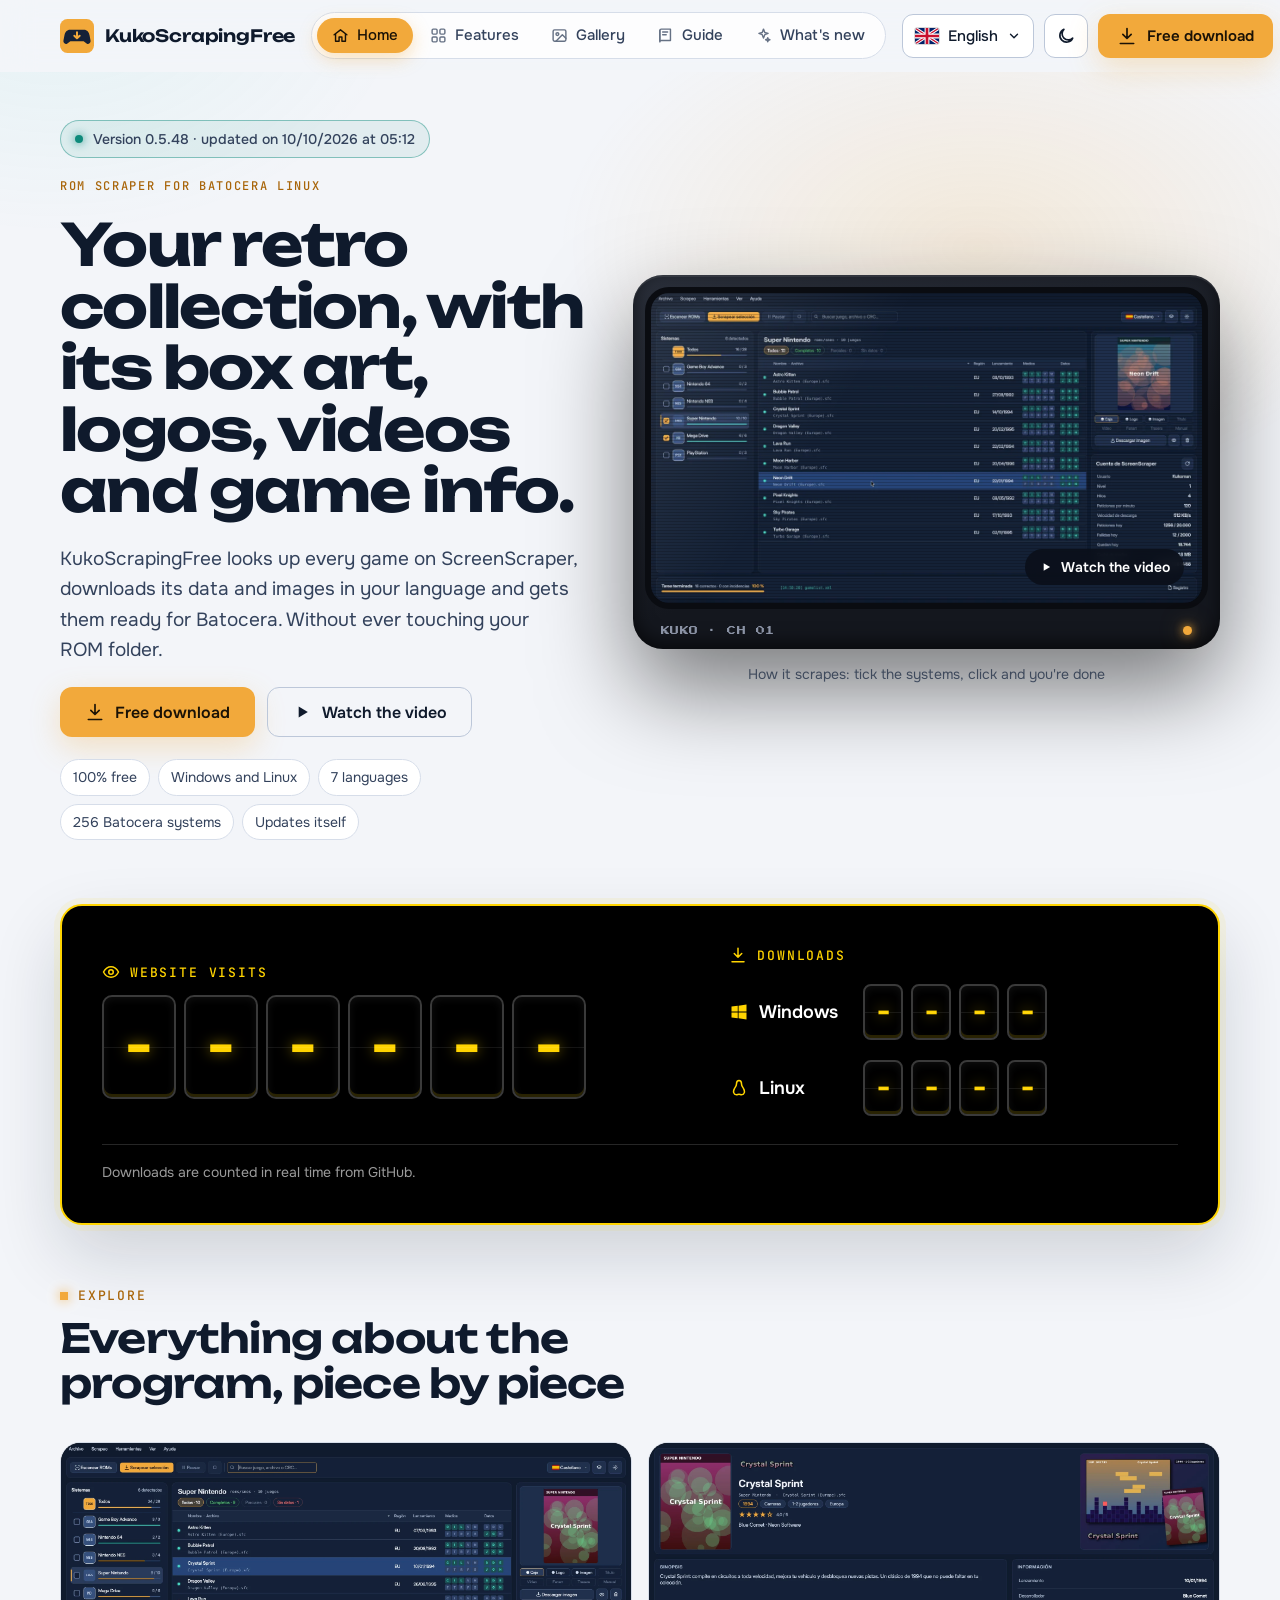
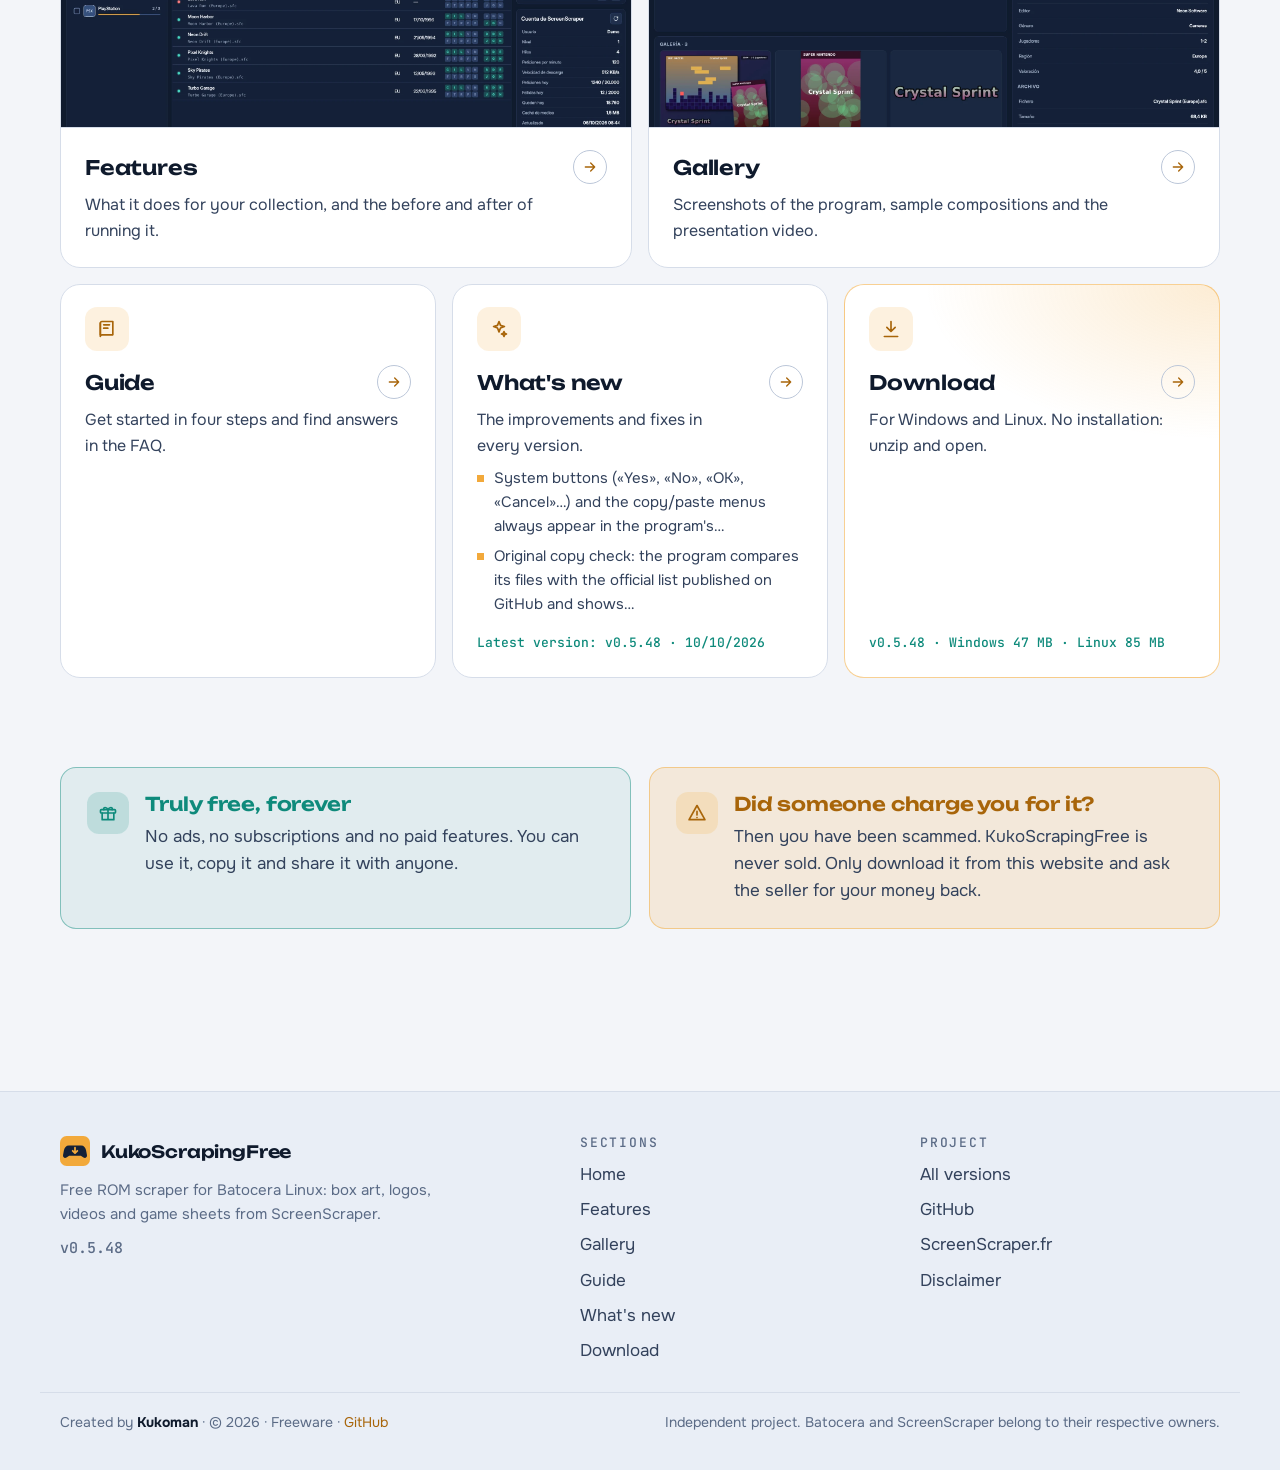
==== commit 1b7bcd8b: "Pregunta sobre la copia original y contador solo de zips (0.5.48) Co-Authored-By: Claude Opus 5.5 <n" ====
--- a/index.html
+++ b/index.html
@@ -26,7 +26,7 @@
 <link rel="preconnect" href="https://fonts.googleapis.com">
 <link rel="preconnect" href="https://fonts.gstatic.com" crossorigin>
 <link rel="stylesheet" href="https://fonts.googleapis.com/css2?family=Unbounded:wght@500;600;700&amp;family=Onest:wght@400;500;600;700&amp;family=JetBrains+Mono:wght@500;700&amp;family=Press+Start+2P&amp;display=swap">
-<link rel="stylesheet" href="css/web.css?v=202610100623">
+<link rel="stylesheet" href="css/web.css?v=202610100713">
 </head>
 <body>
 <a class="skip" href="#contenido" data-t="skip">Saltar al contenido</a>
@@ -198,7 +198,7 @@
 <div class="lb-bar"><span class="lb-cap">KukoScrapingFree</span><span class="lb-btns"><button type="button" id="vd-close" data-label="video_close" aria-label="Cerrar el vídeo"><svg width="20" height="20" viewBox="0 0 24 24" fill="none" stroke="currentColor" stroke-width="2.4" stroke-linecap="round" aria-hidden="true"><path d="M6 6l12 12M18 6L6 18"></path></svg></button></span></div>
 </dialog>
 
-<script src="js/textos.js?v=202610100623"></script>
-<script src="js/web.js?v=202610100623"></script>
+<script src="js/textos.js?v=202610100713"></script>
+<script src="js/web.js?v=202610100713"></script>
 </body>
 </html>
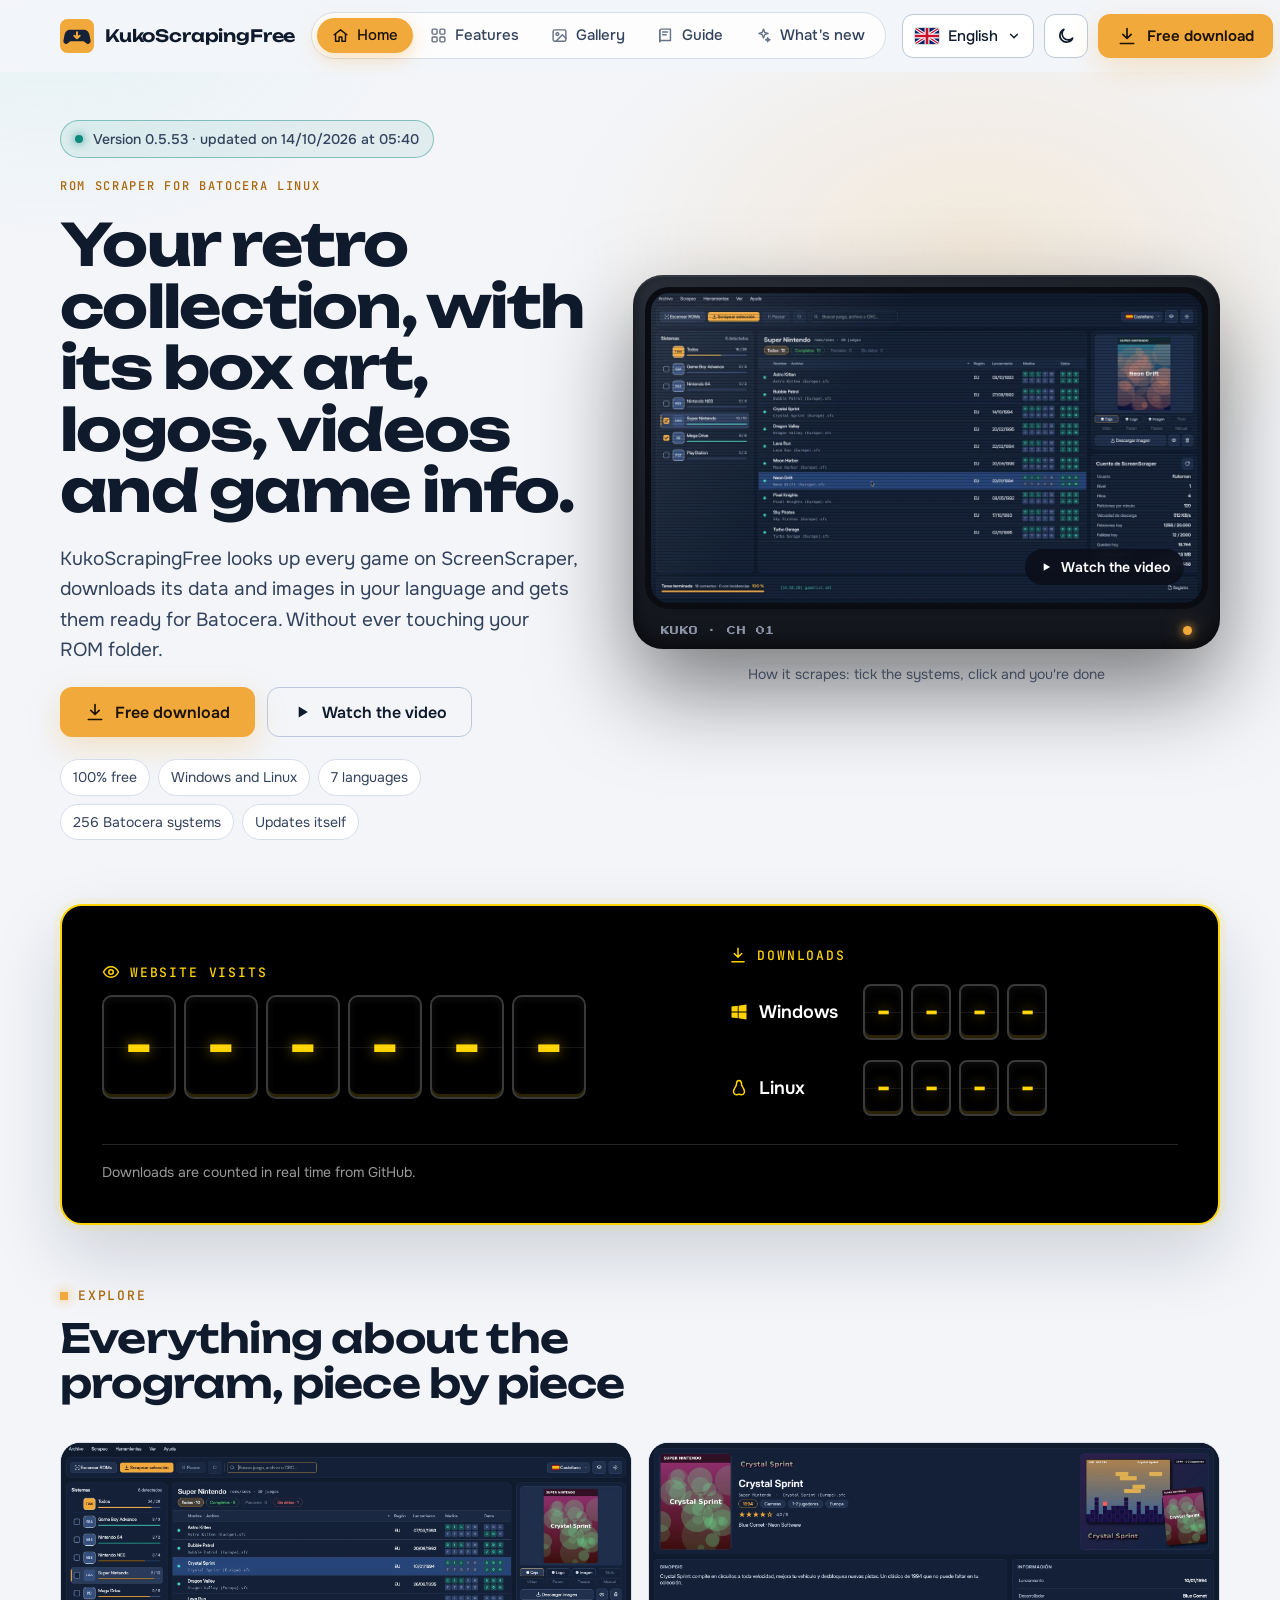
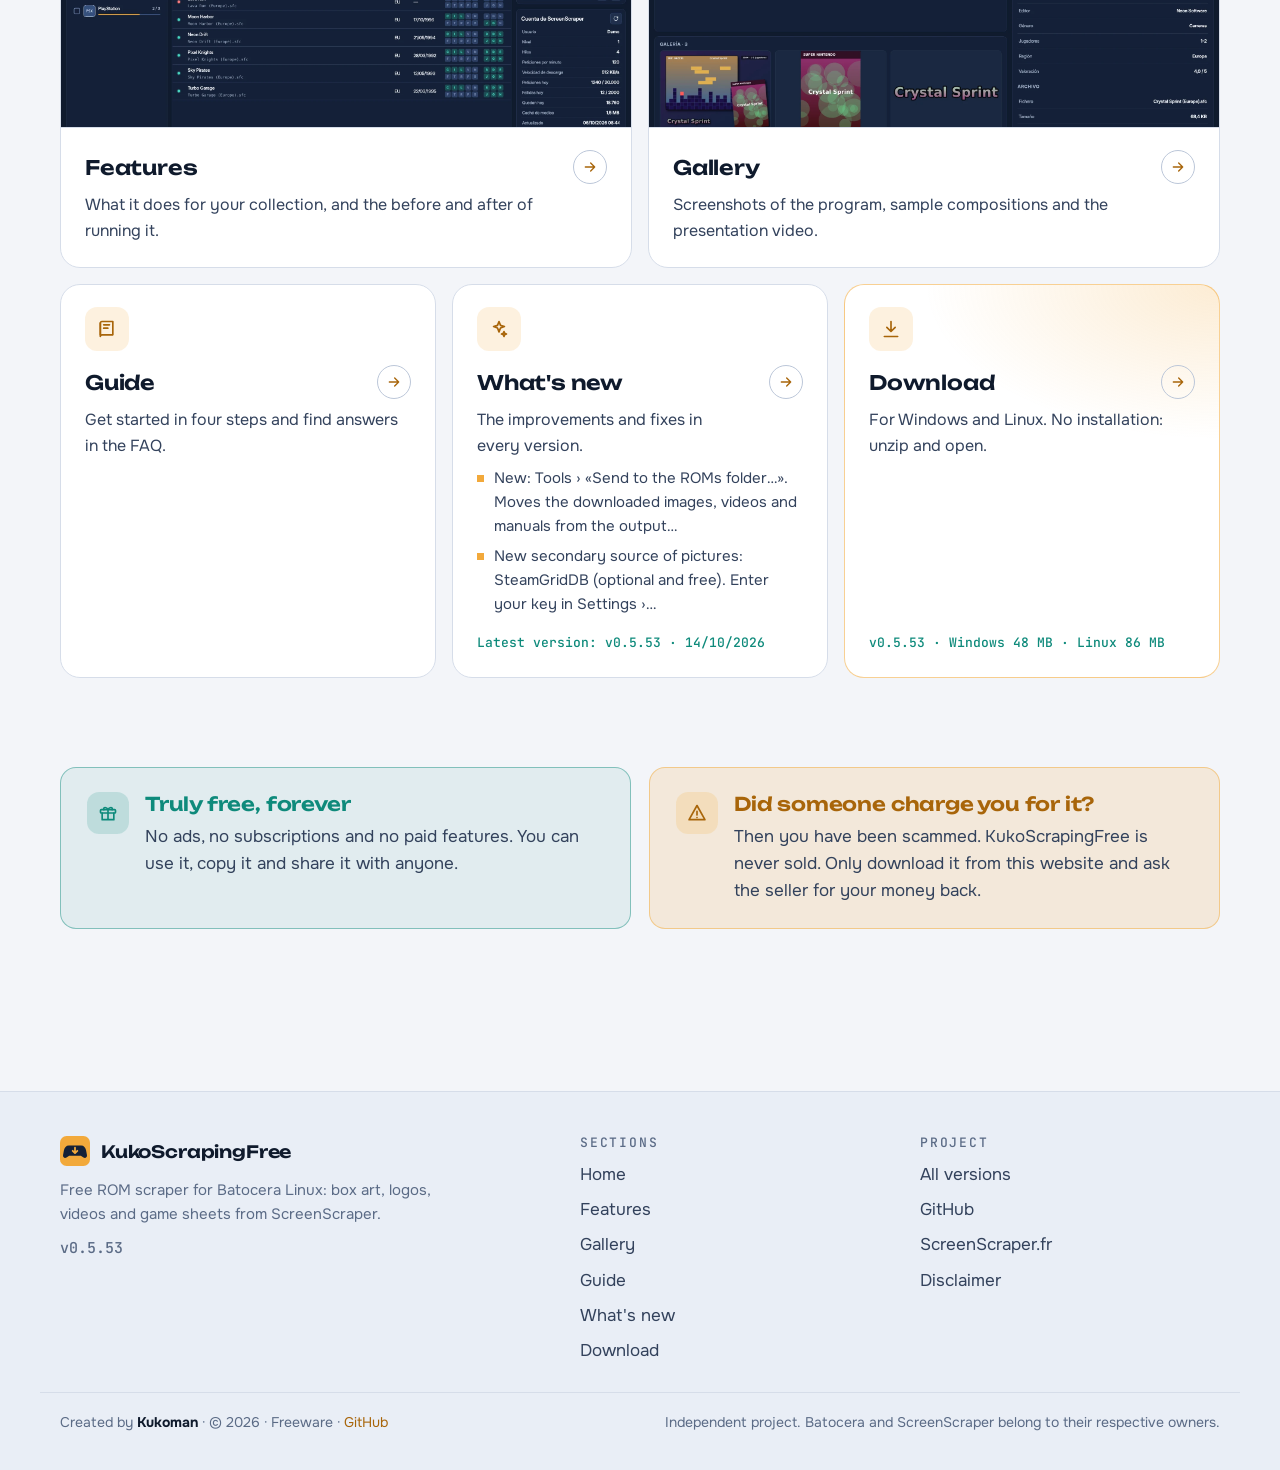
==== commit 72c3b424: "Versión 0.5.53: version.json, historial y tarjetas nuevas en Funciones (Enviar a Batocera, SteamGrid" ====
--- a/index.html
+++ b/index.html
@@ -26,7 +26,7 @@
 <link rel="preconnect" href="https://fonts.googleapis.com">
 <link rel="preconnect" href="https://fonts.gstatic.com" crossorigin>
 <link rel="stylesheet" href="https://fonts.googleapis.com/css2?family=Unbounded:wght@500;600;700&amp;family=Onest:wght@400;500;600;700&amp;family=JetBrains+Mono:wght@500;700&amp;family=Press+Start+2P&amp;display=swap">
-<link rel="stylesheet" href="css/web.css?v=202610100713">
+<link rel="stylesheet" href="css/web.css?v=202610140740">
 </head>
 <body>
 <a class="skip" href="#contenido" data-t="skip">Saltar al contenido</a>
@@ -198,7 +198,7 @@
 <div class="lb-bar"><span class="lb-cap">KukoScrapingFree</span><span class="lb-btns"><button type="button" id="vd-close" data-label="video_close" aria-label="Cerrar el vídeo"><svg width="20" height="20" viewBox="0 0 24 24" fill="none" stroke="currentColor" stroke-width="2.4" stroke-linecap="round" aria-hidden="true"><path d="M6 6l12 12M18 6L6 18"></path></svg></button></span></div>
 </dialog>
 
-<script src="js/textos.js?v=202610100713"></script>
-<script src="js/web.js?v=202610100713"></script>
+<script src="js/textos.js?v=202610140740"></script>
+<script src="js/web.js?v=202610140740"></script>
 </body>
 </html>
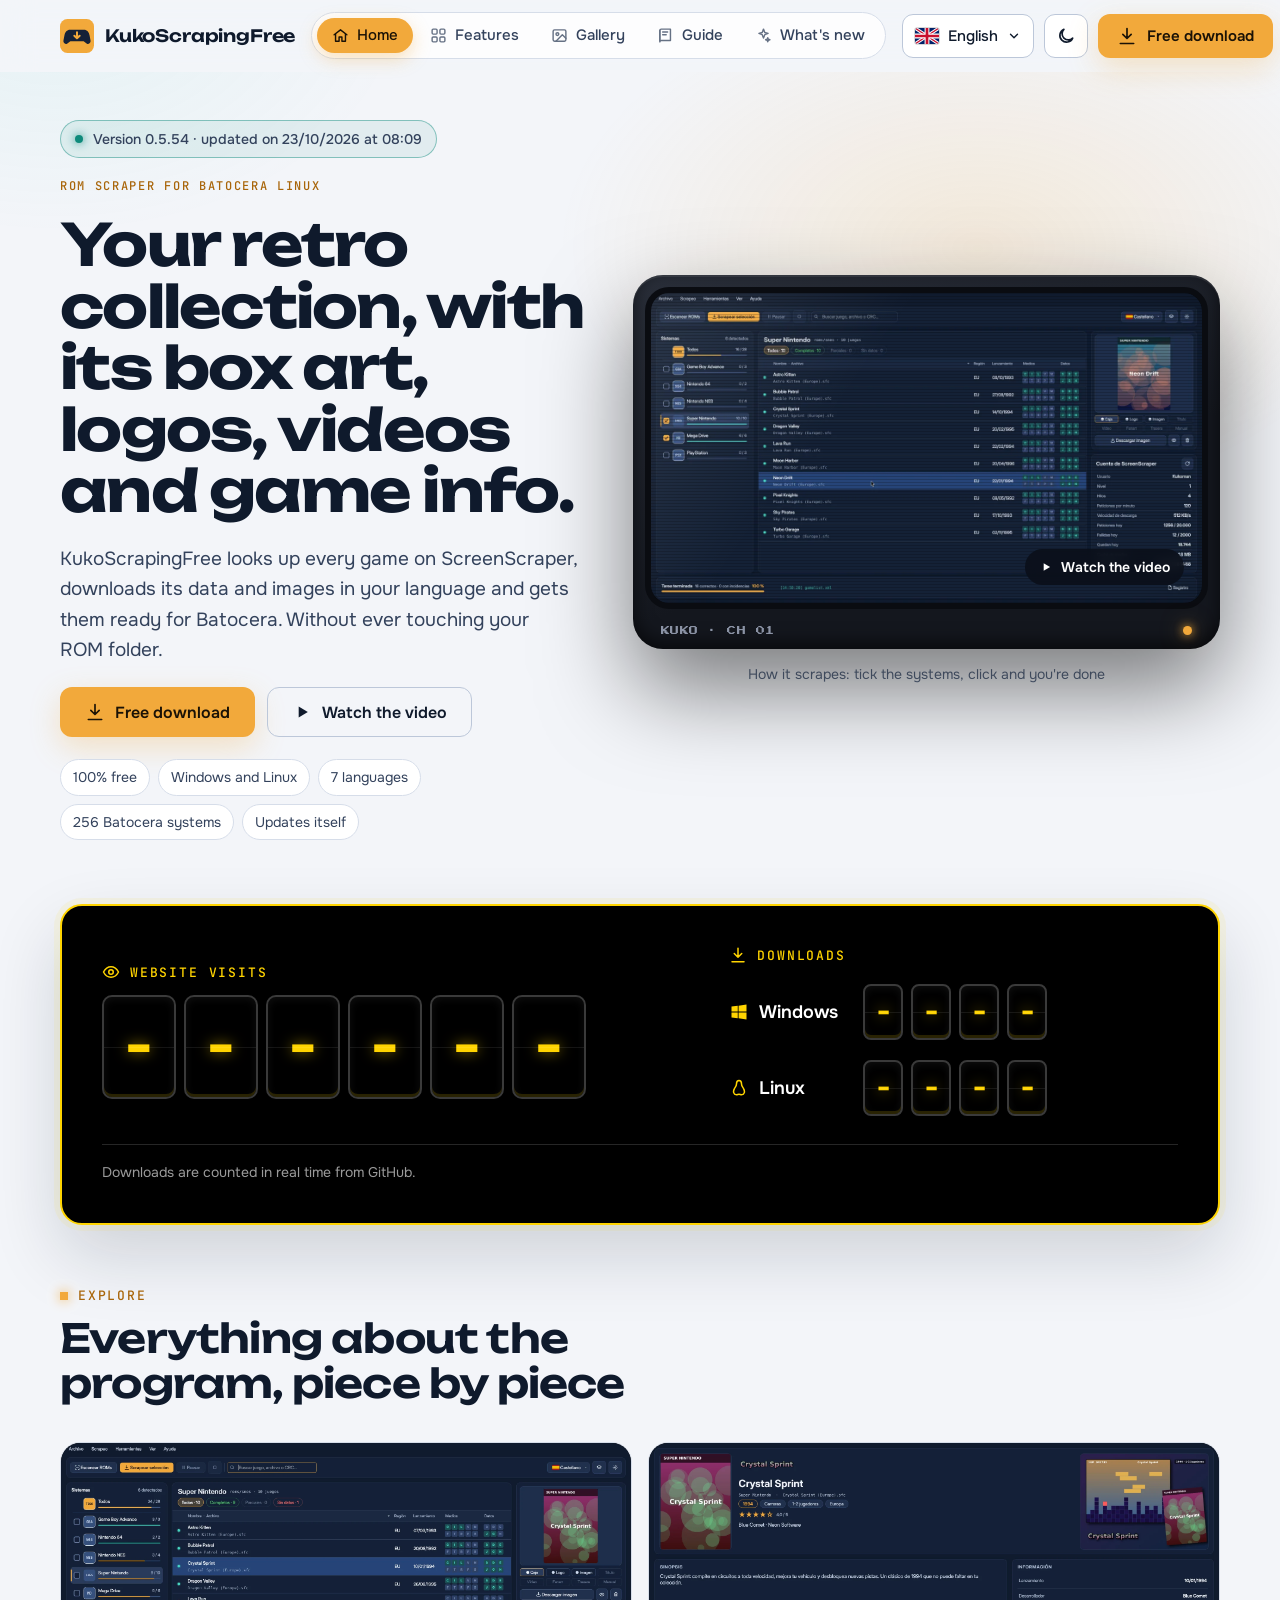
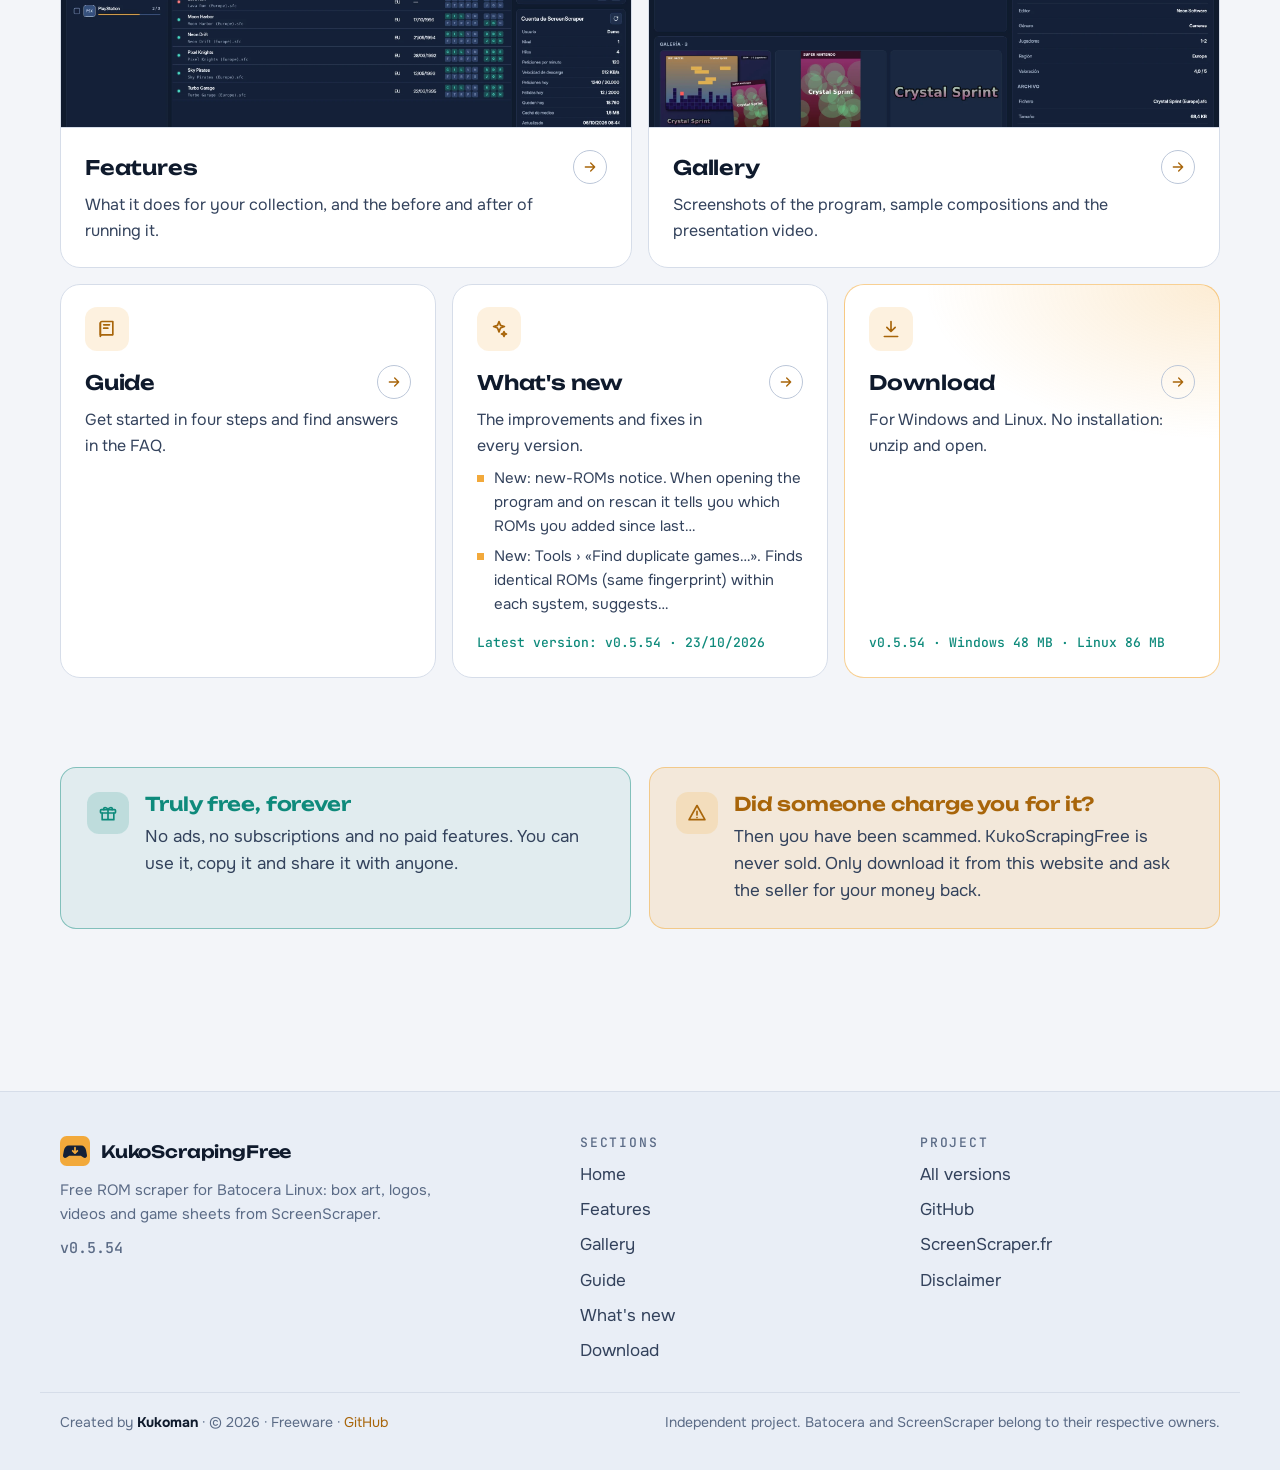
==== commit bf0a5d52: "Web 0.5.54: tarjetas de ROMs nuevas y juegos duplicados Co-Authored-By: Claude Sonnet 5.5 <noreply@a" ====
--- a/index.html
+++ b/index.html
@@ -26,7 +26,7 @@
 <link rel="preconnect" href="https://fonts.googleapis.com">
 <link rel="preconnect" href="https://fonts.gstatic.com" crossorigin>
 <link rel="stylesheet" href="https://fonts.googleapis.com/css2?family=Unbounded:wght@500;600;700&amp;family=Onest:wght@400;500;600;700&amp;family=JetBrains+Mono:wght@500;700&amp;family=Press+Start+2P&amp;display=swap">
-<link rel="stylesheet" href="css/web.css?v=202610140740">
+<link rel="stylesheet" href="css/web.css?v=202610231010">
 </head>
 <body>
 <a class="skip" href="#contenido" data-t="skip">Saltar al contenido</a>
@@ -198,7 +198,7 @@
 <div class="lb-bar"><span class="lb-cap">KukoScrapingFree</span><span class="lb-btns"><button type="button" id="vd-close" data-label="video_close" aria-label="Cerrar el vídeo"><svg width="20" height="20" viewBox="0 0 24 24" fill="none" stroke="currentColor" stroke-width="2.4" stroke-linecap="round" aria-hidden="true"><path d="M6 6l12 12M18 6L6 18"></path></svg></button></span></div>
 </dialog>
 
-<script src="js/textos.js?v=202610140740"></script>
-<script src="js/web.js?v=202610140740"></script>
+<script src="js/textos.js?v=202610231010"></script>
+<script src="js/web.js?v=202610231010"></script>
 </body>
 </html>
